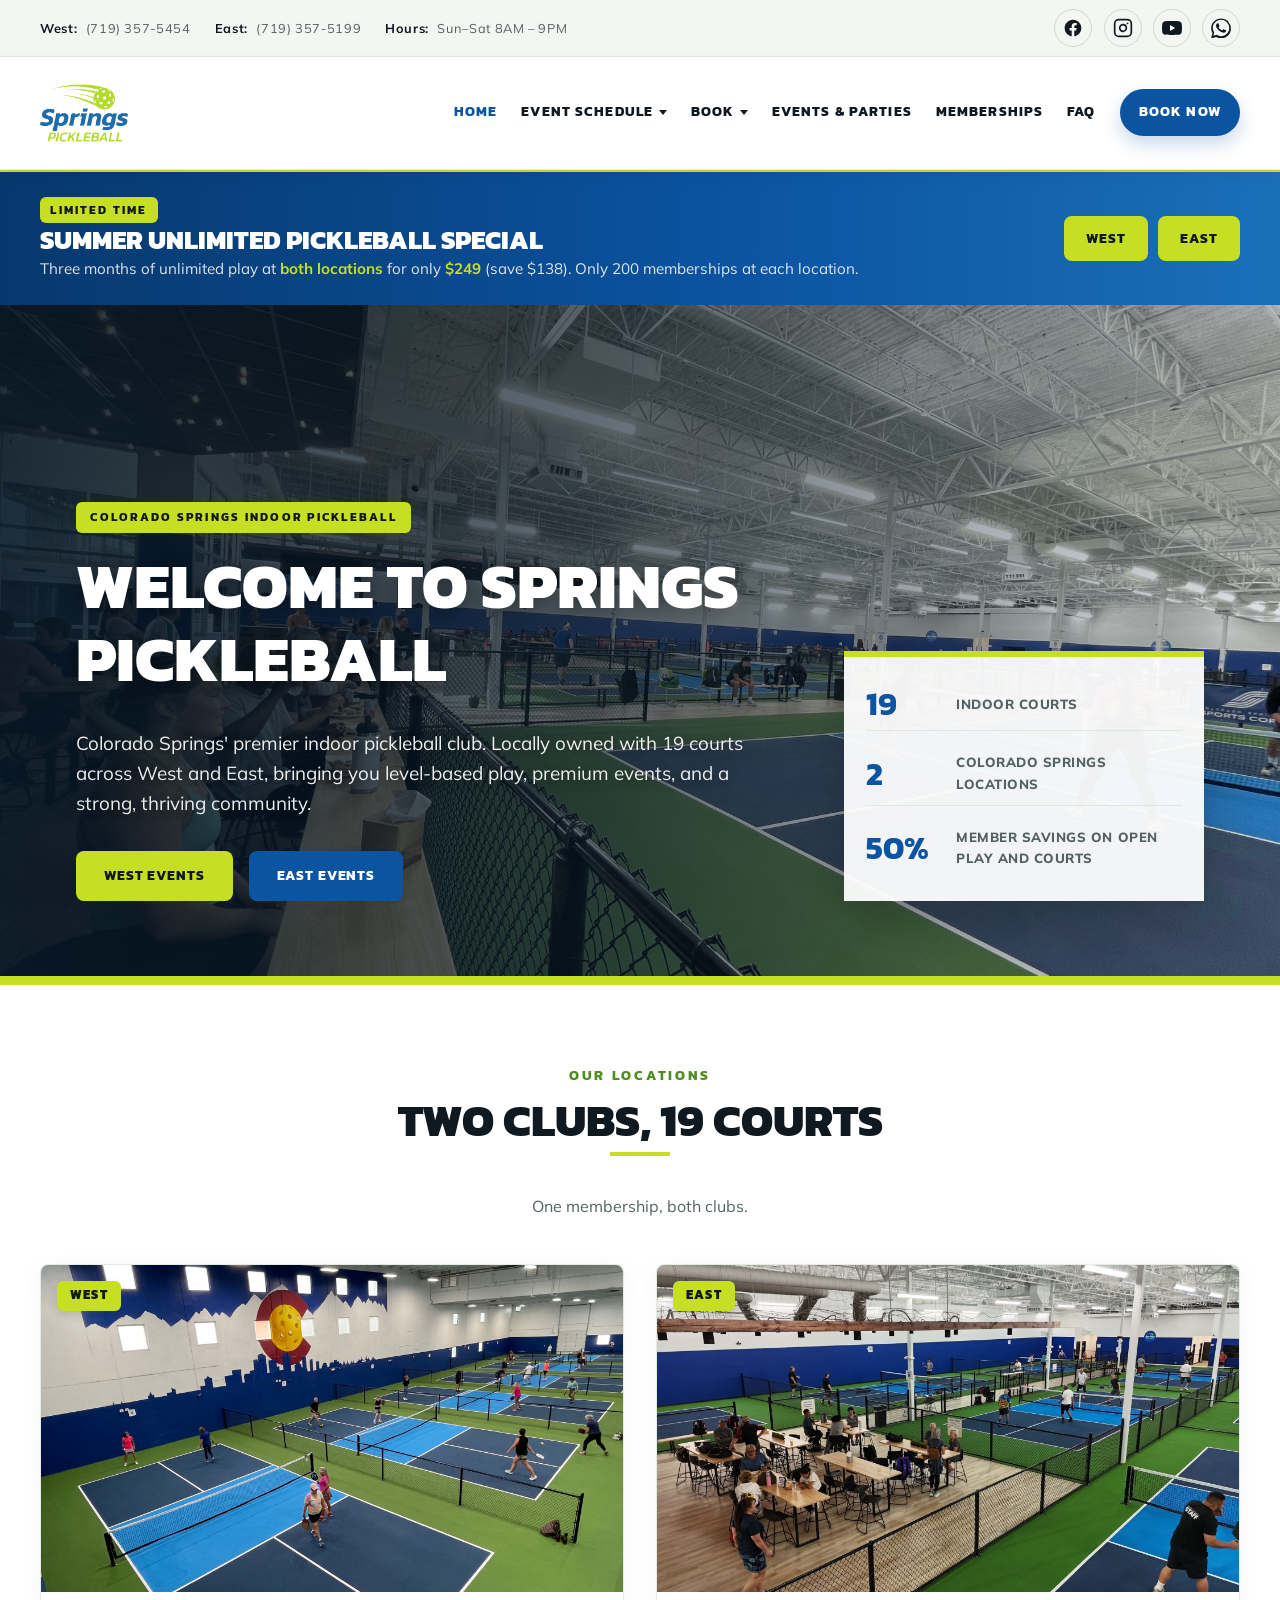
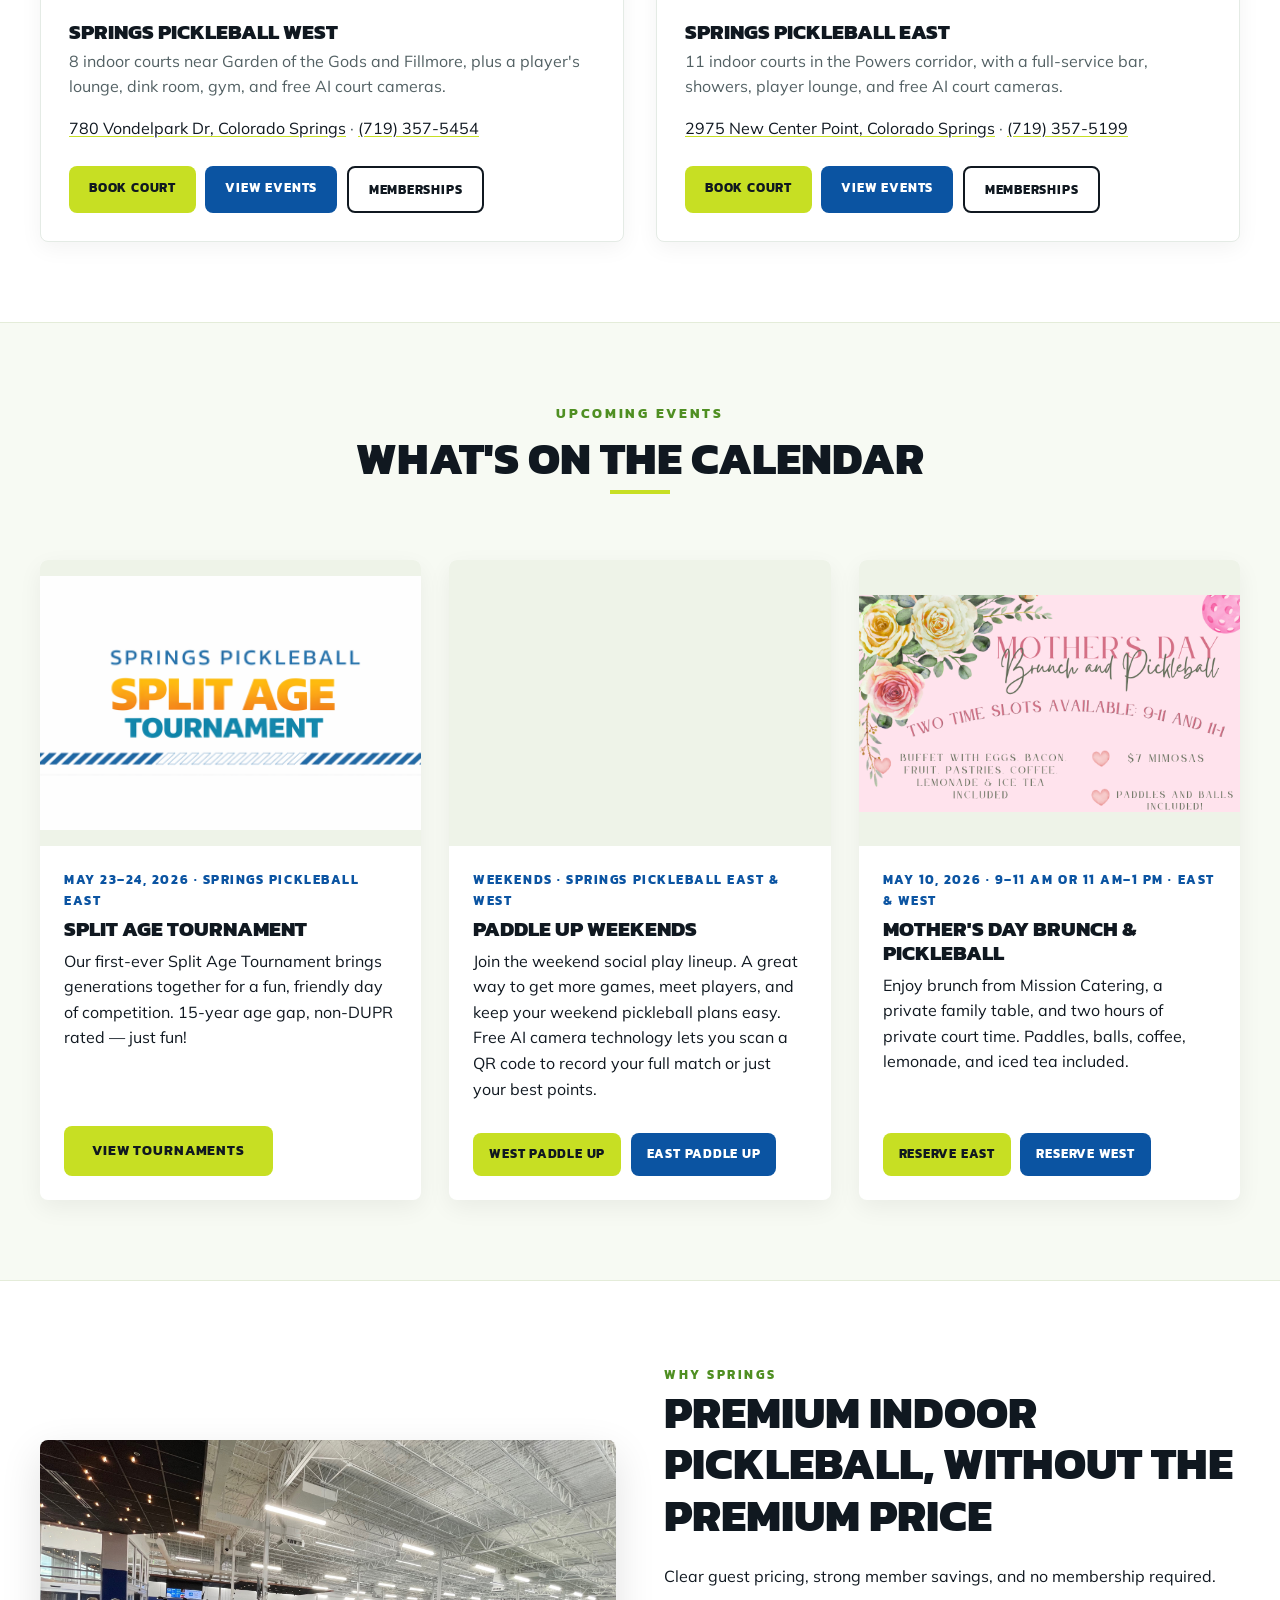
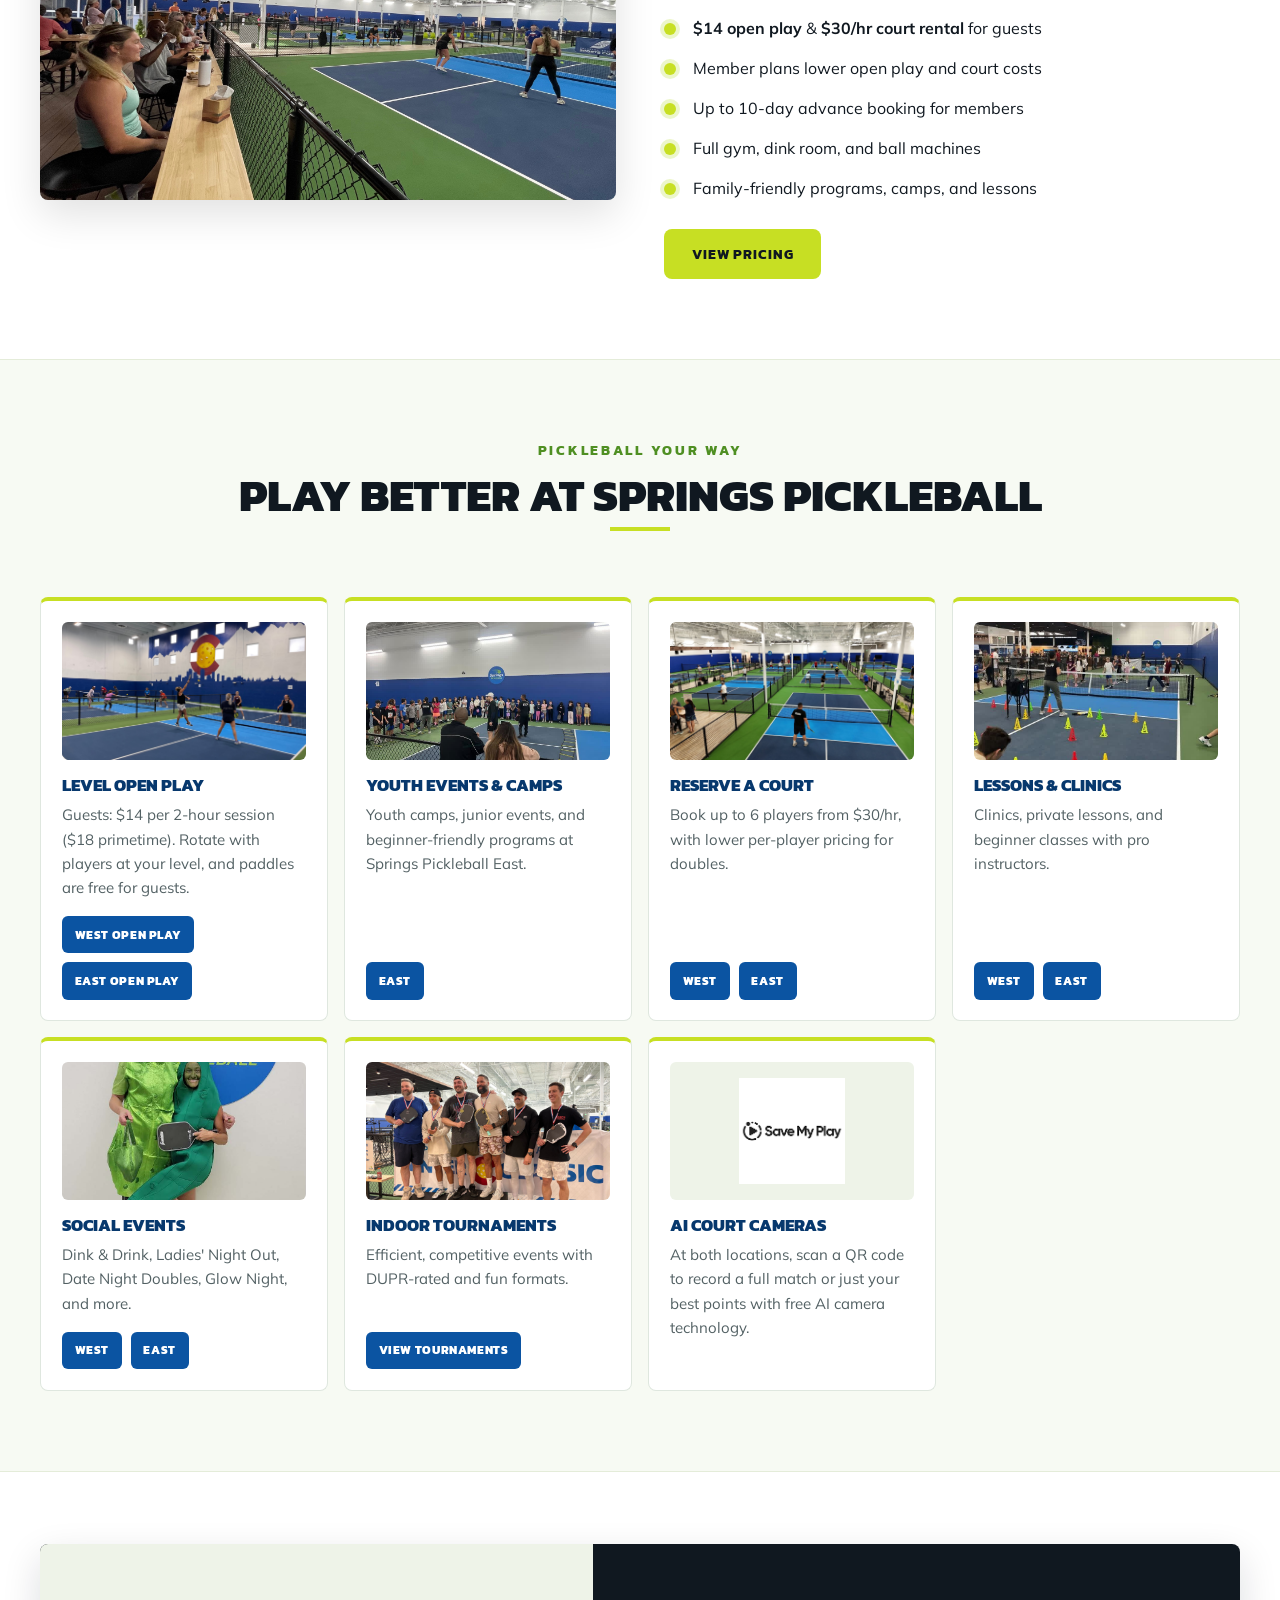
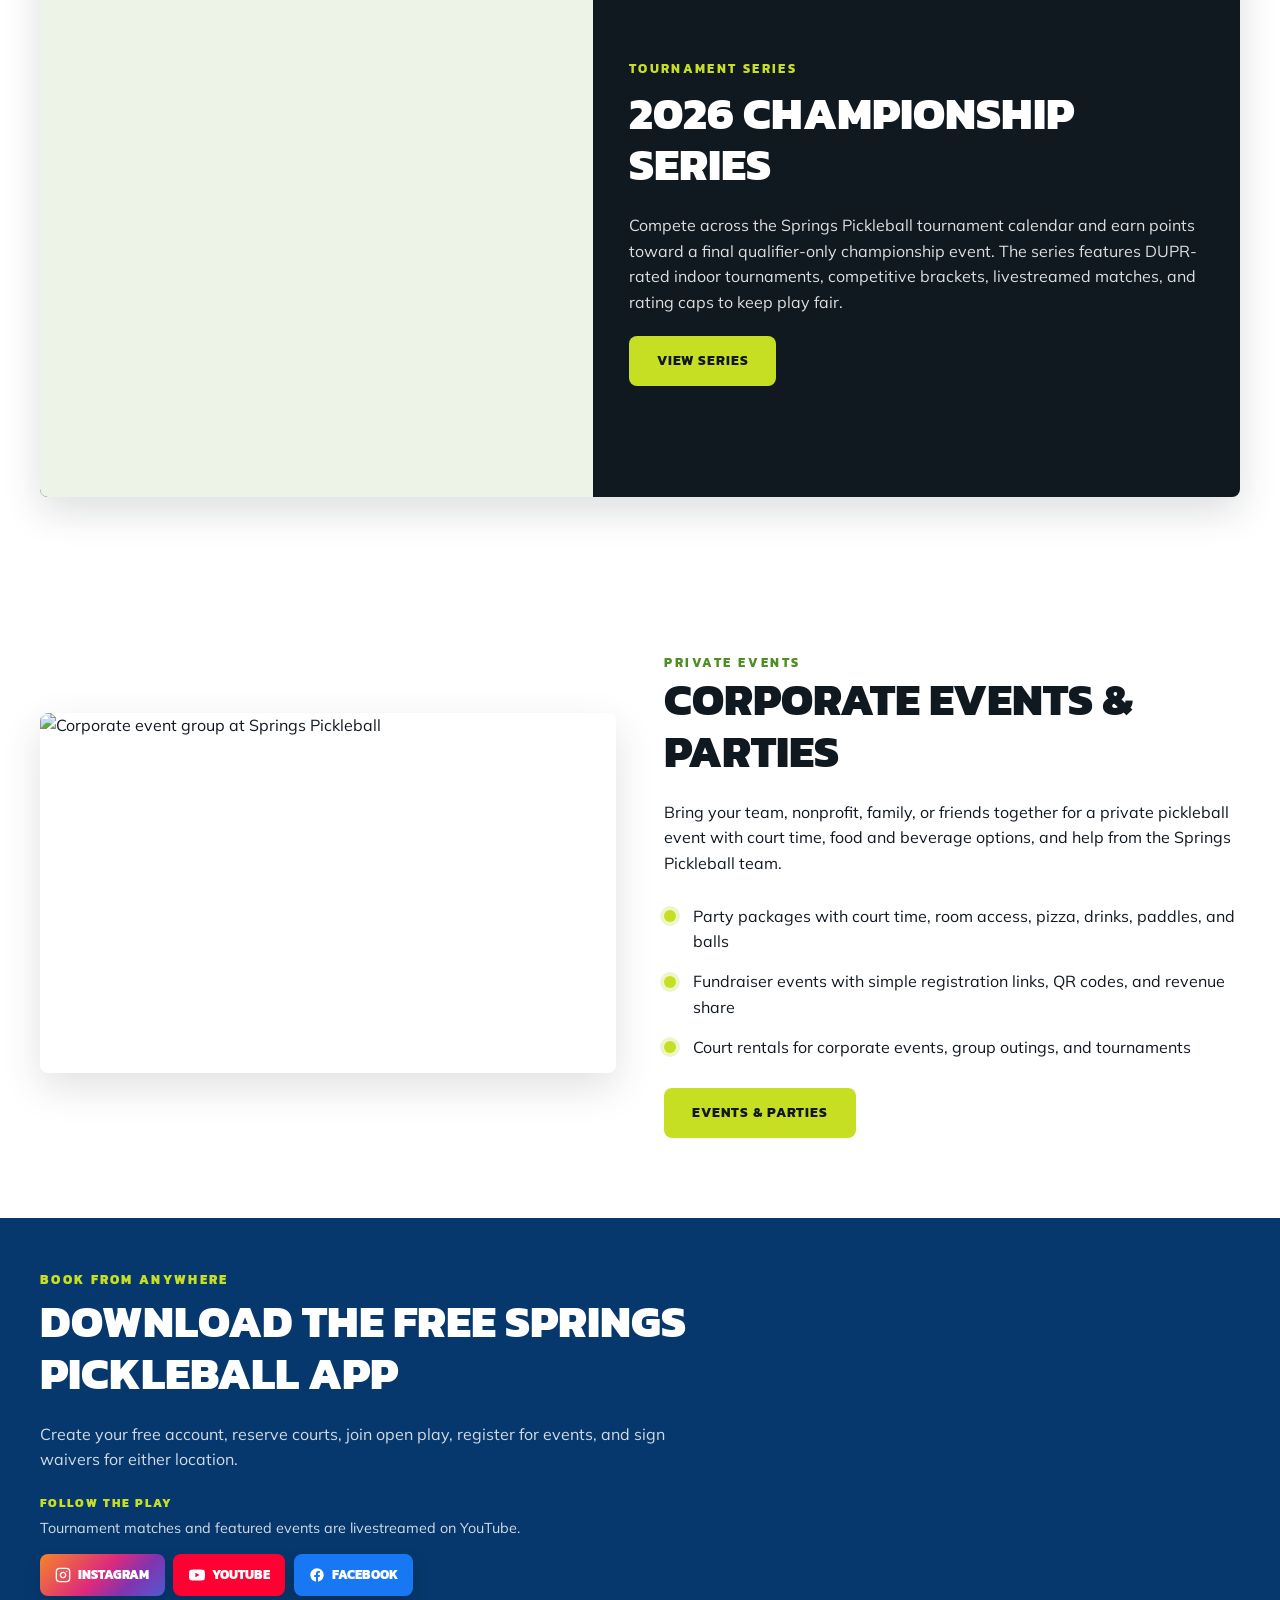
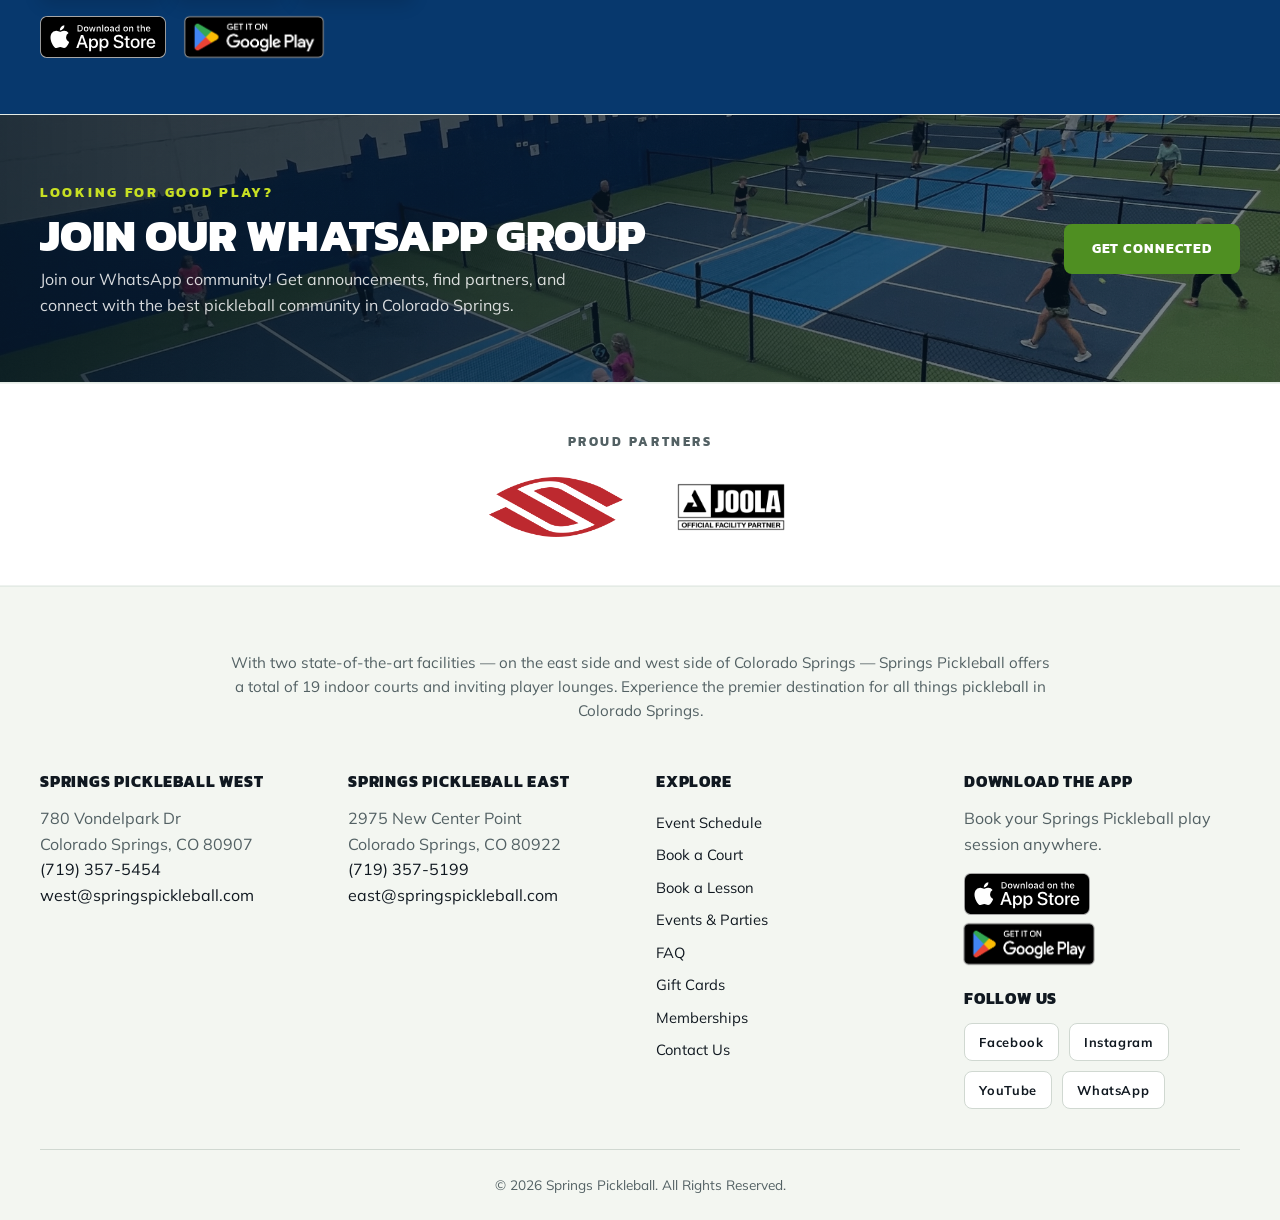
==== index.html @ 255f5f29 "photos and text fixes" ====
<!DOCTYPE html>
<html lang="en">
<head>
<meta charset="UTF-8">
<meta name="viewport" content="width=device-width, initial-scale=1">
<title>Springs Pickleball | Indoor Pickleball Club in Colorado Springs</title>
<meta name="description" content="Colorado Springs' premier indoor pickleball club with 19 courts across West and East, level-based open play, tournaments, lessons, events, memberships, and AI court cameras.">
<link rel="canonical" href="https://springspickleball.com/">
<meta property="og:type" content="website">
<meta property="og:site_name" content="Springs Pickleball">
<meta property="og:title" content="Springs Pickleball | Indoor Pickleball Club in Colorado Springs">
<meta property="og:description" content="Locally owned indoor pickleball club with 19 courts across West and East Colorado Springs, plus open play, events, lessons, memberships, and AI court cameras.">
<meta property="og:url" content="https://springspickleball.com/">
<meta property="og:image" content="https://springspickleball.com/images/east-primary-overview-people.jpg">
<meta name="twitter:card" content="summary_large_image">
<meta name="twitter:title" content="Springs Pickleball | Indoor Pickleball Club in Colorado Springs">
<meta name="twitter:description" content="19 indoor courts across West and East Colorado Springs for level-based play, events, lessons, memberships, and community.">
<meta name="twitter:image" content="https://springspickleball.com/images/east-primary-overview-people.jpg">
<script type="application/ld+json">
{
  "@context": "https://schema.org",
  "@type": "SportsActivityLocation",
  "@id": "https://springspickleball.com/#business",
  "name": "Springs Pickleball",
  "url": "https://springspickleball.com/",
  "image": "https://springspickleball.com/images/east-primary-overview-people.jpg",
  "description": "Indoor pickleball club in Colorado Springs with 19 courts across West and East locations, level-based open play, tournaments, lessons, events, memberships, and AI court cameras.",
  "sport": "Pickleball",
  "priceRange": "$$",
  "sameAs": [
    "https://www.facebook.com/profile.php?id=100082905789301",
    "https://www.instagram.com/springspickleball/",
    "https://www.youtube.com/@SpringsPickleballClub"
  ],
  "department": [
    {
      "@type": "SportsActivityLocation",
      "name": "Springs Pickleball West",
      "telephone": "+1-719-357-5454",
      "address": {
        "@type": "PostalAddress",
        "streetAddress": "780 Vondelpark Dr",
        "addressLocality": "Colorado Springs",
        "addressRegion": "CO",
        "postalCode": "80907",
        "addressCountry": "US"
      },
      "openingHoursSpecification": [{
        "@type": "OpeningHoursSpecification",
        "dayOfWeek": ["Monday","Tuesday","Wednesday","Thursday","Friday","Saturday","Sunday"],
        "opens": "08:00",
        "closes": "21:00"
      }]
    },
    {
      "@type": "SportsActivityLocation",
      "name": "Springs Pickleball East",
      "telephone": "+1-719-357-5199",
      "address": {
        "@type": "PostalAddress",
        "streetAddress": "2975 New Center Point",
        "addressLocality": "Colorado Springs",
        "addressRegion": "CO",
        "postalCode": "80922",
        "addressCountry": "US"
      },
      "openingHoursSpecification": [{
        "@type": "OpeningHoursSpecification",
        "dayOfWeek": ["Monday","Tuesday","Wednesday","Thursday","Friday","Saturday","Sunday"],
        "opens": "08:00",
        "closes": "21:00"
      }]
    }
  ]
}
</script>
<link rel="icon" href="images/logo.png">
<link rel="preconnect" href="https://fonts.googleapis.com">
<link rel="preconnect" href="https://fonts.gstatic.com" crossorigin>
<link rel="preload" as="style" href="https://fonts.googleapis.com/css2?family=Kanit:wght@600;700;800;900&family=Mulish:wght@400;500;600;700&display=swap">
<link href="https://fonts.googleapis.com/css2?family=Kanit:wght@600;700;800;900&family=Mulish:wght@400;500;600;700&display=swap" rel="stylesheet">
<link rel="stylesheet" href="styles.css">
<!-- PostHog analytics -->
<script>
    !function(t,e){var o,n,p,r;e.__SV||(window.posthog && window.posthog.__loaded)||(window.posthog=e,e._i=[],e.init=function(i,s,a){function g(t,e){var o=e.split(".");2==o.length&&(t=t[o[0]],e=o[1]),t[e]=function(){t.push([e].concat(Array.prototype.slice.call(arguments,0)))}}(p=t.createElement("script")).type="text/javascript",p.crossOrigin="anonymous",p.async=!0,p.src=s.api_host.replace(".i.posthog.com","-assets.i.posthog.com")+"/static/array.js",(r=t.getElementsByTagName("script")[0]).parentNode.insertBefore(p,r);var u=e;for(void 0!==a?u=e[a]=[]:a="posthog",u.people=u.people||[],u.toString=function(t){var e="posthog";return"posthog"!==a&&(e+="."+a),t||(e+=" (stub)"),e},u.people.toString=function(){return u.toString(1)+".people (stub)"},o="Ai Ri init Vi Yi Rr zi Gi Zi capture calculateEventProperties en register register_once register_for_session unregister unregister_for_session sn getFeatureFlag getFeatureFlagPayload getFeatureFlagResult isFeatureEnabled reloadFeatureFlags updateFlags updateEarlyAccessFeatureEnrollment getEarlyAccessFeatures on onFeatureFlags onSurveysLoaded onSessionId getSurveys getActiveMatchingSurveys renderSurvey displaySurvey cancelPendingSurvey canRenderSurvey canRenderSurveyAsync an identify setPersonProperties group resetGroups setPersonPropertiesForFlags resetPersonPropertiesForFlags setGroupPropertiesForFlags resetGroupPropertiesForFlags reset setIdentity clearIdentity get_distinct_id getGroups get_session_id get_session_replay_url alias set_config startSessionRecording stopSessionRecording sessionRecordingStarted captureException addExceptionStep captureLog startExceptionAutocapture stopExceptionAutocapture loadToolbar get_property getSessionProperty rn Ki createPersonProfile setInternalOrTestUser nn $i hn opt_in_capturing opt_out_capturing has_opted_in_capturing has_opted_out_capturing get_explicit_consent_status is_capturing clear_opt_in_out_capturing Xi debug Mr tn getPageViewId captureTraceFeedback captureTraceMetric Di".split(" "),n=0;n<o.length;n++)g(u,o[n]);e._i.push([i,s,a])},e.__SV=1)}(document,window.posthog||[]);
    posthog.init('phc_vF6eUVDUjHxFuzRYnQdYyFNWEmRdH77WgLQWCtuxiQvF', {
        api_host: 'https://us.i.posthog.com',
        defaults: '2026-01-30',
        person_profiles: 'identified_only',
    })
</script>
</head>
<body>

<div class="utility-bar">
  <div class="container">
    <div class="utility-info">
      <span><strong>West:</strong> <a href="tel:17193575454">(719) 357-5454</a></span>
      <span><strong>East:</strong> <a href="tel:17193575199">(719) 357-5199</a></span>
      <span><strong>Hours:</strong> Sun–Sat 8AM – 9PM</span>
    </div>
    <div class="utility-social">
      <a href="https://www.facebook.com/profile.php?id=100082905789301" target="_blank" rel="noopener" aria-label="Facebook"><svg xmlns="http://www.w3.org/2000/svg" viewBox="0 0 24 24" fill="currentColor" aria-hidden="true"><path d="M22 12.06C22 6.5 17.52 2 12 2S2 6.5 2 12.06C2 17.08 5.66 21.24 10.44 22v-7.03H7.9v-2.91h2.54V9.85c0-2.52 1.49-3.91 3.77-3.91 1.09 0 2.24.2 2.24.2v2.47h-1.26c-1.24 0-1.63.77-1.63 1.57v1.89h2.77l-.44 2.91h-2.33V22C18.34 21.24 22 17.08 22 12.06z"/></svg></a>
      <a href="https://www.instagram.com/springspickleball/" target="_blank" rel="noopener" aria-label="Instagram"><svg xmlns="http://www.w3.org/2000/svg" viewBox="0 0 24 24" fill="none" stroke="currentColor" stroke-width="2" stroke-linecap="round" stroke-linejoin="round" aria-hidden="true"><rect width="20" height="20" x="2" y="2" rx="5"/><path d="M16 11.37A4 4 0 1 1 12.63 8 4 4 0 0 1 16 11.37z"/><path d="M17.5 6.5h.01"/></svg></a>
      <a href="https://www.youtube.com/@SpringsPickleballClub" target="_blank" rel="noopener" aria-label="YouTube"><svg xmlns="http://www.w3.org/2000/svg" viewBox="0 0 24 24" fill="currentColor" aria-hidden="true"><path d="M23.5 6.2a3 3 0 0 0-2.1-2.1C19.5 3.6 12 3.6 12 3.6s-7.5 0-9.4.5A3 3 0 0 0 .5 6.2 31.6 31.6 0 0 0 0 12a31.6 31.6 0 0 0 .5 5.8 3 3 0 0 0 2.1 2.1c1.9.5 9.4.5 9.4.5s7.5 0 9.4-.5a3 3 0 0 0 2.1-2.1A31.6 31.6 0 0 0 24 12a31.6 31.6 0 0 0-.5-5.8zM9.6 15.5v-7l6.2 3.5-6.2 3.5z"/></svg></a>
      <a href="https://chat.whatsapp.com/K9vtiqorP8m2vQCubyhikW?mode=r_c" target="_blank" rel="noopener" aria-label="WhatsApp"><svg xmlns="http://www.w3.org/2000/svg" viewBox="0 0 24 24" fill="currentColor" aria-hidden="true"><path d="M17.47 14.38c-.3-.15-1.76-.87-2.03-.97-.27-.1-.47-.15-.67.15-.2.3-.77.97-.94 1.17-.17.2-.35.22-.64.07-.3-.15-1.26-.46-2.39-1.48-.88-.79-1.48-1.76-1.65-2.06-.17-.3-.02-.46.13-.61.13-.13.3-.35.44-.52.15-.17.2-.3.3-.5.1-.2.05-.37-.02-.52-.08-.15-.67-1.61-.92-2.21-.24-.58-.49-.5-.67-.51h-.57c-.2 0-.52.07-.79.37-.27.3-1.04 1.02-1.04 2.48s1.07 2.88 1.21 3.08c.15.2 2.1 3.2 5.08 4.49.71.31 1.26.49 1.7.62.71.23 1.36.2 1.87.12.57-.08 1.76-.72 2-1.41.25-.69.25-1.29.17-1.41-.07-.12-.27-.2-.57-.35M12.05 21.79H12a9.9 9.9 0 0 1-5.03-1.38l-.36-.21-3.74.98 1-3.64-.23-.37A9.86 9.86 0 0 1 2.16 12c0-5.45 4.43-9.89 9.9-9.89 2.63 0 5.11 1.03 6.97 2.9a9.83 9.83 0 0 1 2.9 6.99c-.01 5.45-4.44 9.89-9.89 9.89m8.42-18.29A11.82 11.82 0 0 0 12.04.5C5.49.5.16 5.83.15 12.39c0 2.1.55 4.14 1.59 5.95L.06 24.5l6.3-1.65A11.88 11.88 0 0 0 12.05 24.5h.01c6.55 0 11.89-5.33 11.89-11.89a11.82 11.82 0 0 0-3.49-8.41"/></svg></a>
    </div>
  </div>
</div>

<header class="site-header">
  <div class="nav">
    <a href="index.html" class="logo" aria-label="Springs Pickleball home">
      <img src="images/logo.png" alt="Springs Pickleball">
    </a>
    <button class="nav-toggle" aria-label="Toggle menu" aria-expanded="false">☰</button>
    <ul class="nav-links">
      <li><a href="index.html">Home</a></li>
      <li class="has-dropdown">
        <a href="events.html">Event Schedule <span class="chev"></span></a>
        <div class="megamenu">
          <div>
            <h5>West Colorado Springs</h5>
            <ul>
              <li><a href="https://app.courtreserve.com/online/publicbookings/8778?tab=explore" target="_blank" rel="noopener">All West Events</a></li>
              <li><a href="https://app.courtreserve.com/Online/Events/List/8778/GBT6FTIB7O8778" target="_blank" rel="noopener">Open Play</a></li>
              <li><a href="https://app.courtreserve.com/Online/Events/List/8778/YJTXG2EIEE8778" target="_blank" rel="noopener">Clinics &amp; Lessons</a></li>
              <li><a href="https://app.courtreserve.com/Online/Events/List/8778/GG7RCHF9XN8778" target="_blank" rel="noopener">Tournaments</a></li>
              <li><a href="https://app.courtreserve.com/Online/Events/List/8778/IEK4J2VCGD8778" target="_blank" rel="noopener">Free Intro to Pickleball</a></li>
              <li><a href="https://app.courtreserve.com/Online/Events/List/8778/KSG26IIQZ88778" target="_blank" rel="noopener">DUPR Events</a></li>
              <li><a href="https://app.courtreserve.com/Online/Events/List/8778/7PBT7QVFAI8778" target="_blank" rel="noopener">Social Events</a></li>
            </ul>
          </div>
          <div>
            <h5>East Colorado Springs</h5>
            <ul>
              <li><a href="https://app.courtreserve.com/online/publicbookings/15687?tab=explore" target="_blank" rel="noopener">All East Events</a></li>
              <li><a href="https://app.courtreserve.com/Online/Events/List/15687/GBT6FTIB7O8778" target="_blank" rel="noopener">Open Play</a></li>
              <li><a href="https://app.courtreserve.com/Online/Events/List/15687/QMVL8Z1WB18778" target="_blank" rel="noopener">Clinics &amp; Lessons</a></li>
              <li><a href="https://app.courtreserve.com/Online/Events/List/15687/GG7RCHF9XN8778" target="_blank" rel="noopener">Tournaments</a></li>
              <li><a href="https://app.courtreserve.com/Online/Events/List/15687/IEK4J2VCGD8778" target="_blank" rel="noopener">Free Intro to Pickleball</a></li>
              <li><a href="https://app.courtreserve.com/Online/Events/List/15687/KSG26IIQZ88778" target="_blank" rel="noopener">DUPR Events</a></li>
              <li><a href="https://app.courtreserve.com/Online/Events/List/15687/AKGXI2B2O78778" target="_blank" rel="noopener">Social Events</a></li>
              <li><a href="https://app.courtreserve.com/Online/Events/List/15687/Q3OUIZPZML15687" target="_blank" rel="noopener">Youth Programs</a></li>
            </ul>
          </div>
        </div>
      </li>
      <li class="has-dropdown">
        <a href="book.html">Book <span class="chev"></span></a>
        <ul class="submenu">
          <li><a href="https://app.courtreserve.com/online/publicbookings/8778" target="_blank" rel="noopener">Book West Court</a></li>
          <li><a href="https://app.courtreserve.com/online/publicbookings/8778?tab=explore" target="_blank" rel="noopener">West Events</a></li>
          <li><a href="https://app.courtreserve.com/online/publicbookings/15687" target="_blank" rel="noopener">Book East Court</a></li>
          <li><a href="https://app.courtreserve.com/online/publicbookings/15687?tab=explore" target="_blank" rel="noopener">East Events</a></li>
          <li><a href="https://app.courtreserve.com/Online/Public/EmbedCode/8778/24144" target="_blank" rel="noopener">West Court Schedule</a></li>
          <li><a href="https://widgets.courtreserve.com/Online/Public/EmbedCode/15687/45222" target="_blank" rel="noopener">East Court Schedule</a></li>
          <li><a href="instructors.html">Book A Lesson</a></li>
          <li><a href="events-parties.html">Events &amp; Parties</a></li>
          <li><a href="https://shop.springspickleball.com" target="_blank" rel="noopener">Gift Cards</a></li>
          <li><a href="contact.html">Contact Us</a></li>
        </ul>
      </li>
      <li><a href="events-parties.html">Events &amp; Parties</a></li>
      <li><a href="memberships.html">Memberships</a></li>
      <li><a href="faq.html">FAQ</a></li>
      <li><a href="book.html" class="nav-cta">Book Now</a></li>
    </ul>
  </div>
</header>

<section class="promo-banner">
  <div class="container">
    <div class="promo">
      <div class="promo-text">
        <span class="promo-kicker">Limited Time</span>
        <h2>Summer Unlimited Pickleball Special</h2>
        <p>Three months of unlimited play at <strong>both locations</strong> for only <strong>$249</strong> (save $138). Only 200 memberships at each location.</p>
      </div>
      <div class="promo-ctas">
        <a href="https://app.courtreserve.com/Online/Memberships/ViewPublicMembership/8778?membershipId=253681" class="btn" target="_blank" rel="noopener">West</a>
        <a href="https://app.courtreserve.com/Online/Memberships/ViewPublicMembership/15687?membershipId=253683" class="btn" target="_blank" rel="noopener">East</a>
      </div>
    </div>
  </div>
</section>

<section class="hero">
  <video class="hero-video" autoplay muted loop playsinline preload="metadata" poster="images/east-patio-court-people.jpg" aria-hidden="true">
    <source src="images/facility-drone-hero.mp4" type="video/mp4">
  </video>
  <div class="container">
    <div class="hero-copy">
      <span class="eyebrow">Colorado Springs Indoor Pickleball</span>
      <h1>Welcome to Springs Pickleball</h1>
      <p class="lead">Colorado Springs' premier indoor pickleball club. Locally owned with 19 courts across West and East, bringing you level-based play, premium events, and a strong, thriving community.</p>
      <div class="hero-ctas">
        <a href="https://app.courtreserve.com/online/publicbookings/8778?tab=explore" class="btn" target="_blank" rel="noopener">West Events</a>
        <a href="https://app.courtreserve.com/online/publicbookings/15687?tab=explore" class="btn btn-dark" target="_blank" rel="noopener">East Events</a>
      </div>
    </div>
    <div class="hero-panel">
      <div>
        <strong>19</strong>
        <span>Indoor courts</span>
      </div>
      <div>
        <strong>2</strong>
        <span>Colorado Springs locations</span>
      </div>
      <div>
        <strong>50%</strong>
        <span>Member savings on open play and courts</span>
      </div>
    </div>
  </div>
</section>

<section class="block">
  <div class="container">
    <div class="section-head reveal">
      <span class="eyebrow">Our Locations</span>
      <h2>Two Clubs, 19 Courts</h2>
      <p>One membership, both clubs.</p>
    </div>
    <div class="locations-photo reveal-stagger">
      <div class="loc-card">
        <div class="loc-photo">
          <span class="loc-tag">West</span>
          <img src="images/west-overview-people.jpg" alt="Springs Pickleball West courts" loading="lazy" decoding="async">
        </div>
        <div class="loc-body">
          <h3>Springs Pickleball West</h3>
          <p>8 indoor courts near Garden of the Gods and Fillmore, plus a player's lounge, dink room, gym, and free AI court cameras.</p>
          <p><a href="https://goo.gl/maps/rYdssYEWuMz9rJfz9" target="_blank" rel="noopener">780 Vondelpark Dr, Colorado Springs</a> · <a href="tel:17193575454">(719) 357-5454</a></p>
          <div class="book-ctas">
            <a href="https://app.courtreserve.com/online/publicbookings/8778" class="btn" target="_blank" rel="noopener">Book Court</a>
            <a href="https://app.courtreserve.com/online/publicbookings/8778?tab=explore" class="btn btn-dark" target="_blank" rel="noopener">View Events</a>
            <a href="https://app.courtreserve.com/Online/Memberships/ViewPublicMembership/8778?membershipId=253681" class="btn btn-outline" target="_blank" rel="noopener">Memberships</a>
          </div>
        </div>
      </div>
      <div class="loc-card">
        <div class="loc-photo">
          <span class="loc-tag">East</span>
          <img src="images/east-primary-overview-people.jpg" alt="Springs Pickleball East courts and player lounge" loading="lazy" decoding="async">
        </div>
        <div class="loc-body">
          <h3>Springs Pickleball East</h3>
          <p>11 indoor courts in the Powers corridor, with a full-service bar, showers, player lounge, and free AI court cameras.</p>
          <p><a href="https://maps.app.goo.gl/wxie6jUoAGiJWbSG8" target="_blank" rel="noopener">2975 New Center Point, Colorado Springs</a> · <a href="tel:17193575199">(719) 357-5199</a></p>
          <div class="book-ctas">
            <a href="https://app.courtreserve.com/online/publicbookings/15687" class="btn" target="_blank" rel="noopener">Book Court</a>
            <a href="https://app.courtreserve.com/online/publicbookings/15687?tab=explore" class="btn btn-dark" target="_blank" rel="noopener">View Events</a>
            <a href="https://app.courtreserve.com/Online/Memberships/ViewPublicMembership/15687?membershipId=253683" class="btn btn-outline" target="_blank" rel="noopener">Memberships</a>
          </div>
        </div>
      </div>
    </div>
  </div>
</section>

<section class="block alt">
  <div class="container">
    <div class="section-head reveal">
      <span class="eyebrow">Upcoming Events</span>
      <h2>What's On the Calendar</h2>
    </div>
    <div class="event-grid reveal-stagger">
      <div class="event-card">
        <div class="event-photo event-graphic"><img src="images/splitagegraphic.png" alt="Split Age Tournament at Springs Pickleball East" loading="lazy" decoding="async"></div>
        <div class="event-body">
          <div class="date">May 23–24, 2026 · Springs Pickleball East</div>
          <h3>Split Age Tournament</h3>
          <p>Our first-ever Split Age Tournament brings generations together for a fun, friendly day of competition. 15-year age gap, non-DUPR rated — just fun!</p>
          <a href="https://springspickleballtournaments.com" class="btn" target="_blank" rel="noopener">View Tournaments</a>
        </div>
      </div>
      <div class="event-card">
        <div class="event-photo event-graphic"><img src="images/event-paddle-up.png" alt="Paddle Up Weekends at Springs Pickleball" loading="lazy" decoding="async"></div>
        <div class="event-body">
          <div class="date">Weekends · Springs Pickleball East &amp; West</div>
          <h3>Paddle Up Weekends</h3>
          <p>Join the weekend social play lineup. A great way to get more games, meet players, and keep your weekend pickleball plans easy. Free AI camera technology lets you scan a QR code to record your full match or just your best points.</p>
          <div class="event-actions">
            <a href="https://app.courtreserve.com/Online/Events/List/8778/7PBT7QVFAI8778" class="btn" target="_blank" rel="noopener">West Paddle Up</a>
            <a href="https://app.courtreserve.com/Online/Events/List/15687/79HSLDAJFI15687" class="btn btn-dark" target="_blank" rel="noopener">East Paddle Up</a>
          </div>
        </div>
      </div>
      <div class="event-card">
        <div class="event-photo event-graphic"><img src="images/mothers-day-brunch-special.png" alt="Mother's Day Brunch and Pickleball at Springs Pickleball" loading="lazy" decoding="async"></div>
        <div class="event-body">
          <div class="date">May 10, 2026 · 9–11 AM or 11 AM–1 PM · East &amp; West</div>
          <h3>Mother's Day Brunch &amp; Pickleball</h3>
          <p>Enjoy brunch from Mission Catering, a private family table, and two hours of private court time. Paddles, balls, coffee, lemonade, and iced tea included.</p>
          <div class="event-actions">
            <a href="mailto:east@springspickleball.com?subject=Mother's%20Day%20Brunch%20and%20Pickleball%20Reservation" class="btn">Reserve East</a>
            <a href="mailto:west@springspickleball.com?subject=Mother's%20Day%20Brunch%20and%20Pickleball%20Reservation" class="btn btn-dark">Reserve West</a>
          </div>
        </div>
      </div>
    </div>
  </div>
</section>

<section class="block">
  <div class="container">
    <div class="feature-split reveal">
      <img src="images/east-patio-court-people.jpg" alt="Springs Pickleball East player lounge overlooking courts" loading="lazy" decoding="async">
      <div>
        <span class="eyebrow" style="color:var(--green-deep); font-family:var(--font-head); font-weight:700; text-transform:uppercase; letter-spacing:0.2em; font-size:0.8rem;">Why Springs</span>
        <h2>Premium Indoor Pickleball, Without the Premium Price</h2>
        <p>Clear guest pricing, strong member savings, and no membership required.</p>
        <ul>
          <li><strong>$14 open play</strong> &amp; <strong>$30/hr court rental</strong> for guests</li>
          <li>Member plans lower open play and court costs</li>
          <li>Up to 10-day advance booking for members</li>
          <li>Full gym, dink room, and ball machines</li>
          <li>Family-friendly programs, camps, and lessons</li>
        </ul>
        <a href="memberships.html" class="btn">View Pricing</a>
      </div>
    </div>
  </div>
</section>

<section class="block alt">
  <div class="container">
    <div class="section-head reveal">
      <span class="eyebrow">Pickleball Your Way</span>
      <h2>Play Better at Springs Pickleball</h2>
    </div>
    <div class="program-layout reveal-stagger">
      <div class="program-list">
        <article class="mini-card program-card-with-photo">
          <img class="mini-card-photo" src="images/west-close-people.jpg" alt="Players competing at Springs Pickleball West" loading="lazy" decoding="async">
          <h3>Level Open Play</h3>
          <p>Guests: $14 per 2-hour session ($18 primetime). Rotate with players at your level, and paddles are free for guests.</p>
          <div class="inline-links">
            <a href="https://app.courtreserve.com/Online/Events/List/8778/GBT6FTIB7O8778" target="_blank" rel="noopener">West Open Play</a>
            <a href="https://app.courtreserve.com/Online/Events/List/15687/GBT6FTIB7O8778" target="_blank" rel="noopener">East Open Play</a>
          </div>
        </article>
        <div class="mini-card program-card-with-photo">
          <img class="mini-card-photo" src="images/kids-group1.jpg" alt="Youth pickleball group at Springs Pickleball East" loading="lazy" decoding="async">
          <h3>Youth Events &amp; Camps</h3>
          <p>Youth camps, junior events, and beginner-friendly programs at Springs Pickleball East.</p>
          <div class="inline-links">
            <a href="https://app.courtreserve.com/Online/Events/List/15687/Q3OUIZPZML15687" target="_blank" rel="noopener">East</a>
          </div>
        </div>
        <div class="mini-card program-card-with-photo">
          <img class="mini-card-photo" src="images/east-wide.jpg" alt="Springs Pickleball East courts" loading="lazy" decoding="async">
          <h3>Reserve a Court</h3>
          <p>Book up to 6 players from $30/hr, with lower per-player pricing for doubles.</p>
          <div class="inline-links">
            <a href="https://app.courtreserve.com/online/publicbookings/8778" target="_blank" rel="noopener">West</a>
            <a href="https://app.courtreserve.com/online/publicbookings/15687" target="_blank" rel="noopener">East</a>
          </div>
        </div>
        <div class="mini-card program-card-with-photo">
          <img class="mini-card-photo" src="images/kids-group2.jpg" alt="Pickleball lesson group at Springs Pickleball" loading="lazy" decoding="async">
          <h3>Lessons &amp; Clinics</h3>
          <p>Clinics, private lessons, and beginner classes with pro instructors.</p>
          <div class="inline-links">
            <a href="https://app.courtreserve.com/Online/Events/List/8778/YJTXG2EIEE8778" target="_blank" rel="noopener">West</a>
            <a href="https://app.courtreserve.com/Online/Events/List/15687/QMVL8Z1WB18778" target="_blank" rel="noopener">East</a>
          </div>
        </div>
        <div class="mini-card program-card-with-photo">
          <img class="mini-card-photo" src="images/social-pickle.png" alt="Social pickleball event at Springs Pickleball" loading="lazy" decoding="async">
          <h3>Social Events</h3>
          <p>Dink &amp; Drink, Ladies' Night Out, Date Night Doubles, Glow Night, and more.</p>
          <div class="inline-links">
            <a href="https://app.courtreserve.com/Online/Events/List/8778/7PBT7QVFAI8778" target="_blank" rel="noopener">West</a>
            <a href="https://app.courtreserve.com/Online/Events/List/15687/AKGXI2B2O78778" target="_blank" rel="noopener">East</a>
          </div>
        </div>
        <div class="mini-card program-card-with-photo">
          <img class="mini-card-photo" src="images/tournament-podium1.jpg" alt="Springs Pickleball tournament podium winners" loading="lazy" decoding="async">
          <h3>Indoor Tournaments</h3>
          <p>Efficient, competitive events with DUPR-rated and fun formats.</p>
          <div class="inline-links">
            <a href="https://springspickleballtournaments.com" target="_blank" rel="noopener">View Tournaments</a>
          </div>
        </div>
        <div class="mini-card program-card-with-photo">
          <img class="mini-card-photo mini-card-photo-contain" src="images/save-my-play.png" alt="Save My Play AI camera technology" loading="lazy" decoding="async">
          <h3>AI Court Cameras</h3>
          <p>At both locations, scan a QR code to record a full match or just your best points with free AI camera technology.</p>
        </div>
      </div>
    </div>
  </div>
</section>

<section class="champion-section">
  <div class="container">
    <div class="champion-panel reveal">
      <div class="champion-media">
        <img src="images/2026-championship-series.png" alt="2026 Springs Pickleball Championship Series" loading="lazy" decoding="async">
      </div>
      <div class="champion-copy">
        <span class="eyebrow">Tournament Series</span>
        <h2>2026 Championship Series</h2>
        <p>Compete across the Springs Pickleball tournament calendar and earn points toward a final qualifier-only championship event. The series features DUPR-rated indoor tournaments, competitive brackets, livestreamed matches, and rating caps to keep play fair.</p>
        <a href="https://springspickleballtournaments.com" class="btn" target="_blank" rel="noopener">View Series</a>
      </div>
    </div>
  </div>
</section>

<section class="block">
  <div class="container">
    <div class="feature-split reveal">
      <img src="images/corporate-group.png" alt="Corporate event group at Springs Pickleball" loading="lazy" decoding="async">
      <div>
        <span class="eyebrow" style="color:var(--green-deep); font-family:var(--font-head); font-weight:700; text-transform:uppercase; letter-spacing:0.2em; font-size:0.8rem;">Private Events</span>
        <h2>Corporate Events &amp; Parties</h2>
        <p>Bring your team, nonprofit, family, or friends together for a private pickleball event with court time, food and beverage options, and help from the Springs Pickleball team.</p>
        <ul>
          <li>Party packages with court time, room access, pizza, drinks, paddles, and balls</li>
          <li>Fundraiser events with simple registration links, QR codes, and revenue share</li>
          <li>Court rentals for corporate events, group outings, and tournaments</li>
        </ul>
        <a href="events-parties.html" class="btn">Events &amp; Parties</a>
      </div>
    </div>
  </div>
</section>

<section class="app-section">
  <div class="container">
    <div class="app-panel reveal">
      <div class="app-copy">
        <span class="eyebrow">Book From Anywhere</span>
        <h2>Download the Free Springs Pickleball App</h2>
        <p>Create your free account, reserve courts, join open play, register for events, and sign waivers for either location.</p>
        <div class="app-social">
          <span>Follow the play</span>
          <p>Tournament matches and featured events are livestreamed on YouTube.</p>
          <div class="app-social-links">
            <a class="instagram" href="https://www.instagram.com/springspickleball/" target="_blank" rel="noopener"><svg xmlns="http://www.w3.org/2000/svg" viewBox="0 0 24 24" fill="none" stroke="currentColor" stroke-width="2" stroke-linecap="round" stroke-linejoin="round" aria-hidden="true"><rect width="20" height="20" x="2" y="2" rx="5"/><path d="M16 11.37A4 4 0 1 1 12.63 8 4 4 0 0 1 16 11.37z"/><path d="M17.5 6.5h.01"/></svg>Instagram</a>
            <a class="youtube" href="https://www.youtube.com/@SpringsPickleballClub" target="_blank" rel="noopener"><svg xmlns="http://www.w3.org/2000/svg" viewBox="0 0 24 24" fill="currentColor" aria-hidden="true"><path d="M23.5 6.2a3 3 0 0 0-2.1-2.1C19.5 3.6 12 3.6 12 3.6s-7.5 0-9.4.5A3 3 0 0 0 .5 6.2 31.6 31.6 0 0 0 0 12a31.6 31.6 0 0 0 .5 5.8 3 3 0 0 0 2.1 2.1c1.9.5 9.4.5 9.4.5s7.5 0 9.4-.5a3 3 0 0 0 2.1-2.1A31.6 31.6 0 0 0 24 12a31.6 31.6 0 0 0-.5-5.8zM9.6 15.5v-7l6.2 3.5-6.2 3.5z"/></svg>YouTube</a>
            <a class="facebook" href="https://www.facebook.com/profile.php?id=100082905789301" target="_blank" rel="noopener"><svg xmlns="http://www.w3.org/2000/svg" viewBox="0 0 24 24" fill="currentColor" aria-hidden="true"><path d="M22 12.06C22 6.5 17.52 2 12 2S2 6.5 2 12.06C2 17.08 5.66 21.24 10.44 22v-7.03H7.9v-2.91h2.54V9.85c0-2.52 1.49-3.91 3.77-3.91 1.09 0 2.24.2 2.24.2v2.47h-1.26c-1.24 0-1.63.77-1.63 1.57v1.89h2.77l-.44 2.91h-2.33V22C18.34 21.24 22 17.08 22 12.06z"/></svg>Facebook</a>
          </div>
        </div>
        <div class="hero-apps-badges">
          <a href="https://apps.apple.com/us/app/springs-pickleball/id6746125979" target="_blank" rel="noopener" class="app-badge apple" aria-label="Download on the App Store">
            <img src="images/app-store-badge.svg" alt="Download on the App Store" loading="lazy" decoding="async">
          </a>
          <a href="https://play.google.com/store/apps/details?id=com.courtreserve.springpickvondelpark" target="_blank" rel="noopener" class="app-badge google" aria-label="Get it on Google Play">
            <img src="images/google-play-badge.png" alt="Get it on Google Play" loading="lazy" decoding="async">
          </a>
        </div>
      </div>
    </div>
  </div>
</section>

<section class="cta-band">
  <div class="container">
    <div class="cta-band-inner reveal">
      <div>
        <span class="eyebrow">Looking For Good Play?</span>
        <h2>Join Our WhatsApp Group</h2>
        <p>Join our WhatsApp community! Get announcements, find partners, and connect with the best pickleball community in Colorado Springs.</p>
      </div>
      <a href="https://chat.whatsapp.com/K9vtiqorP8m2vQCubyhikW?mode=r_c" class="btn btn-accent" target="_blank" rel="noopener">Get Connected</a>
    </div>
  </div>
</section>

<section class="sponsors">
  <div class="container">
    <span class="eyebrow">Proud Partners</span>
    <div class="sponsor-logos reveal-stagger">
      <img src="images/selkirk-logo.png" alt="Selkirk Sport">
      <img src="images/joola-logo.png" alt="JOOLA Official Facility Partner">
    </div>
  </div>
</section>

<footer class="site-footer">
  <div class="container">
    <p class="footer-intro">With two state-of-the-art facilities — on the east side and west side of Colorado Springs — Springs Pickleball offers a total of 19 indoor courts and inviting player lounges. Experience the premier destination for all things pickleball in Colorado Springs.</p>
    <div class="footer-grid">
      <div>
        <h4>Springs Pickleball West</h4>
        <p>780 Vondelpark Dr<br>Colorado Springs, CO 80907<br><a href="tel:17193575454">(719) 357-5454</a><br><a href="mailto:west@springspickleball.com">west@springspickleball.com</a></p>
      </div>
      <div>
        <h4>Springs Pickleball East</h4>
        <p>2975 New Center Point<br>Colorado Springs, CO 80922<br><a href="tel:17193575199">(719) 357-5199</a><br><a href="mailto:east@springspickleball.com">east@springspickleball.com</a></p>
      </div>
      <div>
        <h4>Explore</h4>
        <ul>
          <li><a href="events.html">Event Schedule</a></li>
          <li><a href="book.html">Book a Court</a></li>
          <li><a href="instructors.html">Book a Lesson</a></li>
          <li><a href="events-parties.html">Events &amp; Parties</a></li>
          <li><a href="faq.html">FAQ</a></li>
          <li><a href="https://shop.springspickleball.com" target="_blank" rel="noopener">Gift Cards</a></li>
          <li><a href="memberships.html">Memberships</a></li>
          <li><a href="contact.html">Contact Us</a></li>
        </ul>
      </div>
      <div>
        <h4>Download The App</h4>
        <p>Book your Springs Pickleball play session anywhere.</p>
        <div class="footer-apps">
          <a href="https://apps.apple.com/us/app/springs-pickleball/id6746125979" target="_blank" rel="noopener" class="app-badge apple" aria-label="Download on the App Store">
            <img src="images/app-store-badge.svg" alt="Download on the App Store" loading="lazy" decoding="async">
          </a>
          <a href="https://play.google.com/store/apps/details?id=com.courtreserve.springpickvondelpark" target="_blank" rel="noopener" class="app-badge google" aria-label="Get it on Google Play">
            <img src="images/google-play-badge.png" alt="Get it on Google Play" loading="lazy" decoding="async">
          </a>
        </div>
        <h4 style="margin-top:1.5rem;">Follow Us</h4>
        <div class="footer-apps footer-social">
          <a href="https://www.facebook.com/profile.php?id=100082905789301" target="_blank" rel="noopener">Facebook</a>
          <a href="https://www.instagram.com/springspickleball/" target="_blank" rel="noopener">Instagram</a>
          <a href="https://www.youtube.com/@SpringsPickleballClub" target="_blank" rel="noopener">YouTube</a>
          <a href="https://chat.whatsapp.com/K9vtiqorP8m2vQCubyhikW?mode=r_c" target="_blank" rel="noopener">WhatsApp</a>
        </div>
      </div>
    </div>
    <div class="copyright">© <span id="year"></span> Springs Pickleball. All Rights Reserved.</div>
  </div>
</footer>

<div class="mobile-book-bar">
  <div class="bar-inner">
    <a href="https://app.courtreserve.com/online/publicbookings/8778" class="btn" target="_blank" rel="noopener">West Courts</a>
    <a href="https://app.courtreserve.com/online/publicbookings/15687" class="btn" target="_blank" rel="noopener">East Courts</a>
  </div>
</div>

<script src="main.js"></script>
<script>document.getElementById('year').textContent = new Date().getFullYear();</script>
</body>
</html>
---- styles.css ----
:root {
  --main: #c7df23;
  --main-dark: #aeca1e;
  --green-deep: #4f8f22;
  --accent: #0b54a2;
  --accent-dark: #07386d;
  --court-blue: #123568;
  --court-green: #5e923c;
  --black: #101820;
  --gray: #f3f6f1;
  --white: #ffffff;
  --muted: #536164;
  --max: 1240px;
  --font-body: 'Mulish', system-ui, -apple-system, sans-serif;
  --font-head: 'Kanit', system-ui, -apple-system, sans-serif;
}

* { box-sizing: border-box; }
html { scroll-behavior: smooth; }
body {
  margin: 0;
  font-family: var(--font-body);
  color: var(--black);
  background: var(--white);
  line-height: 1.6;
  overflow-x: hidden;
}
h1, h2, h3, h4 {
  font-family: var(--font-head);
  font-weight: 800;
  line-height: 1.15;
  margin: 0 0 0.5em;
  text-transform: uppercase;
  letter-spacing: 0;
}
h1 { font-size: clamp(2.4rem, 5.5vw, 4rem); }
h2 { font-size: clamp(1.9rem, 3.8vw, 2.8rem); }
h3 { font-size: 1.3rem; }
p { margin: 0 0 1em; }
a { color: var(--black); text-decoration: none; }
a:hover { color: var(--main); }
img { max-width: 100%; height: auto; display: block; }

.container {
  max-width: var(--max);
  margin: 0 auto;
  padding: 0 1.25rem;
}

/* ===== Utility top bar ===== */
.utility-bar {
  background: var(--gray);
  color: var(--muted);
  font-size: 0.8rem;
  letter-spacing: 0.05em;
  border-bottom: 1px solid #e4ebe5;
}
.utility-bar .container {
  display: flex;
  align-items: center;
  justify-content: space-between;
  padding: 0.55rem 1.25rem;
  gap: 1rem;
  flex-wrap: wrap;
}
.utility-bar a { color: var(--muted); }
.utility-bar a:hover { color: var(--accent); }
.utility-info { display: flex; gap: 1.5rem; flex-wrap: wrap; }
.utility-info strong { color: var(--black); font-weight: 700; margin-right: 0.3rem; }
.utility-social { display: flex; gap: 0.7rem; align-items: center; }
.utility-social a {
  display: inline-flex;
  width: 38px; height: 38px;
  align-items: center; justify-content: center;
  border: 1px solid #d0d8d1;
  border-radius: 999px;
  color: var(--black);
  font-family: var(--font-head);
  font-weight: 800;
  font-size: 0.72rem;
  text-transform: uppercase;
  transition: background 0.15s, color 0.15s, border-color 0.15s;
}
.utility-social a:hover { background: var(--main); color: var(--black); border-color: var(--main); }
.utility-social svg { width: 20px; height: 20px; display: block; }

/* ===== Site header with mega-menu ===== */
.site-header {
  position: sticky;
  top: 0;
  z-index: 100;
  background: var(--white);
  color: var(--black);
  box-shadow: 0 1px 0 #e4ebe5, 0 4px 18px rgba(16,24,26,0.06);
}
.nav {
  display: flex;
  align-items: center;
  justify-content: space-between;
  padding: 0.75rem 1.25rem;
  max-width: var(--max);
  margin: 0 auto;
  gap: 1.5rem;
}
.nav > a.logo { display: inline-flex; align-items: center; gap: 0.6rem; }
.nav a { color: var(--black); }
.logo img {
  height: 88px;
  width: auto;
  display: block;
}
@media (max-width: 640px) {
  .logo img { height: 64px; }
}

.nav-links {
  display: flex;
  gap: 1.5rem;
  list-style: none;
  margin: 0;
  padding: 0;
  align-items: center;
}
.nav-links > li { position: relative; }
.nav-links > li > a,
.nav-links > li > button {
  font-family: var(--font-head);
  font-weight: 700;
  font-size: 0.88rem;
  text-transform: uppercase;
  letter-spacing: 0.08em;
  padding: 1.5rem 0;
  display: inline-flex;
  align-items: center;
  gap: 0.35rem;
  background: none;
  border: 0;
  color: var(--black);
  cursor: pointer;
  font-family: var(--font-head);
}
.nav-links > li > a.active,
.nav-links > li.open > a,
.nav-links > li.open > button,
.nav-links > li > a:hover,
.nav-links > li > button:hover { color: var(--accent); }
.nav-links .chev {
  display: inline-block;
  width: 0; height: 0;
  border-left: 4px solid transparent;
  border-right: 4px solid transparent;
  border-top: 5px solid currentColor;
  transition: transform 0.15s;
}
.nav-links > li.open .chev { transform: rotate(180deg); }

.nav-links > li > a.nav-cta {
  background: var(--accent);
  color: var(--white) !important;
  padding: 0.75rem 1.2rem !important;
  border-radius: 999px;
  box-shadow: 0 8px 18px rgba(11,84,162,0.22);
  transition: background 0.15s, color 0.15s, box-shadow 0.15s, transform 0.15s;
}
.nav-links > li > a.nav-cta:hover,
.nav-links > li > a.nav-cta.active {
  background: var(--accent-dark);
  color: var(--white) !important;
  box-shadow: 0 10px 22px rgba(7,56,109,0.28);
  transform: translateY(-1px);
}

/* Dropdown (simple) */
.submenu {
  position: absolute;
  top: 100%;
  left: 0;
  min-width: 240px;
  background: var(--white);
  border-top: 3px solid var(--main);
  padding: 0.5rem 0;
  list-style: none;
  margin: 0;
  box-shadow: 0 12px 32px rgba(16,24,26,0.12);
  display: none;
  z-index: 101;
}
.nav-links > li.open > .submenu { display: block; }
.submenu li a {
  display: block;
  padding: 0.65rem 1.2rem;
  font-size: 0.85rem;
  font-weight: 600;
  letter-spacing: 0.02em;
  color: var(--black);
  white-space: nowrap;
}
.submenu li a:hover { background: var(--gray); color: var(--accent); }

/* Mega-menu (Event Schedule) */
.megamenu {
  position: absolute;
  top: 100%;
  left: 50%;
  transform: translateX(-50%);
  min-width: 640px;
  background: var(--white);
  border-top: 3px solid var(--main);
  padding: 1.5rem;
  display: none;
  grid-template-columns: 1fr 1fr;
  gap: 2rem;
  box-shadow: 0 12px 32px rgba(16,24,26,0.12);
  z-index: 101;
}
.nav-links > li.open > .megamenu { display: grid; }
.megamenu h5 {
  color: var(--green-deep);
  font-family: var(--font-head);
  font-size: 0.75rem;
  font-weight: 800;
  letter-spacing: 0.15em;
  text-transform: uppercase;
  margin: 0 0 0.6rem;
  padding-bottom: 0.4rem;
  border-bottom: 1px solid #e4ebe5;
}
.megamenu ul { list-style: none; margin: 0; padding: 0; }
.megamenu li a {
  display: block;
  color: var(--black);
  padding: 0.35rem 0;
  font-size: 0.85rem;
  font-weight: 500;
}
.megamenu li a:hover { color: var(--accent); }
.megamenu .level-group {
  border-top: 1px dashed #e4ebe5;
  margin-top: 0.6rem;
  padding-top: 0.4rem;
}

.nav-toggle {
  display: none;
  background: none;
  border: 0;
  color: var(--black);
  font-size: 1.6rem;
  cursor: pointer;
  padding: 0.5rem;
}

@media (max-width: 980px) {
  .nav-toggle { display: block; }
  .nav-links {
    position: absolute;
    top: 100%;
    left: 0;
    right: 0;
    flex-direction: column;
    gap: 0;
    background: var(--white);
    padding: 0.5rem 0;
    display: none;
    max-height: calc(100vh - 120px);
    overflow-y: auto;
    box-shadow: 0 12px 24px rgba(16,24,26,0.08);
  }
  .nav-links.open { display: flex; }
  .nav-links > li { width: 100%; border-bottom: 1px solid #eef2ef; }
  .nav-links > li > a,
  .nav-links > li > button { padding: 1rem 1.25rem; width: 100%; justify-content: space-between; }
  .submenu, .megamenu {
    position: static;
    transform: none;
    min-width: 0;
    width: 100%;
    grid-template-columns: 1fr;
    border-top: 0;
    box-shadow: none;
    background: var(--gray);
    padding: 0.5rem 0;
  }
  .submenu li a, .megamenu li a { padding: 0.6rem 1.5rem; }
  .megamenu { padding: 1rem 1.25rem; }
  .megamenu h5 { padding-left: 0.25rem; }
  .nav-cta { margin: 0.75rem 1.25rem; text-align: center; }
}

/* ===== Buttons ===== */
.btn {
  display: inline-block;
  padding: 0.85rem 1.75rem;
  background: var(--main);
  color: var(--black);
  font-family: var(--font-head);
  font-weight: 700;
  text-transform: uppercase;
  letter-spacing: 0.06em;
  font-size: 0.9rem;
  border-radius: 8px;
  border: 0;
  cursor: pointer;
  transition: transform 0.15s ease, background 0.15s ease, color 0.15s ease;
}
.btn:hover { background: var(--main-dark); color: var(--black); transform: translateY(-1px); }
.btn-dark { background: var(--accent); color: var(--white) !important; }
.btn-dark:hover { background: var(--accent-dark); color: var(--white) !important; }
.btn-outline {
  background: transparent;
  color: var(--white);
  border: 2px solid var(--main);
}
.btn-outline:hover { background: var(--main); color: var(--black); border-color: var(--main); }
.btn-accent { background: var(--green-deep); color: var(--white); }
.btn-accent:hover { background: var(--main); color: var(--black); }

/* ===== Hero (image background) ===== */
.hero {
  position: relative;
  color: var(--white);
  text-align: left;
  background: url('images/east-patio-court-people.jpg') center/cover no-repeat;
  min-height: 680px;
  padding: 7.5rem 0 5.25rem;
  overflow: hidden;
  display: flex;
  align-items: end;
}
.hero::before {
  content: '';
  position: absolute;
  inset: 0;
  z-index: 1;
  background: linear-gradient(90deg, rgba(7,24,38,0.90) 0%, rgba(7,24,38,0.64) 46%, rgba(7,24,38,0.12) 100%);
  pointer-events: none;
}
.hero::after {
  content: '';
  position: absolute;
  bottom: -1px; left: 0; right: 0;
  z-index: 3;
  height: 10px;
  background: var(--main);
}
.hero-video {
  position: absolute;
  inset: 0;
  z-index: 0;
  width: 100%;
  height: 100%;
  object-fit: cover;
}
.hero .container {
  position: relative;
  z-index: 2;
  display: grid;
  grid-template-columns: minmax(0, 720px) minmax(260px, 360px);
  gap: 3rem;
  align-items: end;
}
.hero .eyebrow {
  display: inline-block;
  background: var(--main);
  color: var(--black);
  font-family: var(--font-head);
  font-weight: 700;
  font-size: 0.78rem;
  letter-spacing: 0.18em;
  text-transform: uppercase;
  padding: 0.35rem 0.9rem;
  border-radius: 6px;
  margin-bottom: 1rem;
}
.hero h1 {
  color: var(--white);
  max-width: 720px;
  text-shadow: 0 3px 20px rgba(0,0,0,0.4);
}
.hero h1 em { color: var(--main); font-style: normal; }
.hero p.lead {
  max-width: 680px;
  margin: 0 0 2rem;
  font-size: 1.18rem;
  color: rgba(255,255,255,0.92);
  text-shadow: 0 2px 12px rgba(0,0,0,0.35);
}
.hero-ctas { display: flex; gap: 1rem; justify-content: flex-start; flex-wrap: wrap; }
.hero-ctas .btn-outline { color: var(--black); border-color: var(--black); }
.hero-ctas .btn-outline:hover { background: var(--main); border-color: var(--main); color: var(--black); }
.hero-panel {
  background: rgba(255,255,255,0.94);
  color: var(--black);
  border-top: 6px solid var(--main);
  box-shadow: 0 18px 45px rgba(0,0,0,0.22);
  padding: 1.35rem;
  display: grid;
  gap: 0.75rem;
}
.hero-panel div {
  display: grid;
  grid-template-columns: 76px 1fr;
  align-items: center;
  gap: 0.9rem;
  padding: 0.6rem 0;
  border-bottom: 1px solid #dfe7df;
}
.hero-panel div:last-child { border-bottom: 0; }
.hero-panel strong {
  color: var(--accent);
  font-family: var(--font-head);
  font-size: 2rem;
  line-height: 1;
}
.hero-panel span {
  color: var(--muted);
  font-weight: 800;
  text-transform: uppercase;
  letter-spacing: 0.04em;
  font-size: 0.83rem;
}

/* ===== Sections ===== */
section.block { padding: 5rem 0; }
section.block.alt { background: #f7faf3; border-top: 1px solid #e4ecd9; border-bottom: 1px solid #e4ecd9; }
.section-head { text-align: center; margin-bottom: 2.75rem; }
.section-head .eyebrow {
  color: var(--green-deep);
  font-family: var(--font-head);
  font-weight: 700;
  text-transform: uppercase;
  letter-spacing: 0.2em;
  font-size: 0.85rem;
  display: block;
  margin-bottom: 0.5rem;
}
.section-head h2 { position: relative; display: inline-block; padding-bottom: 0.6rem; }
.section-head h2::after {
  content: '';
  position: absolute;
  left: 50%; bottom: 0;
  transform: translateX(-50%);
  width: 60px; height: 4px;
  background: var(--main);
  border-radius: 0;
}
.section-head p { max-width: 700px; margin: 1rem auto 0; color: var(--muted); }
.section-cta {
  display: flex;
  justify-content: center;
  margin-top: 2rem;
}

.photo-strip {
  display: grid;
  grid-template-columns: repeat(3, minmax(0, 1fr));
  gap: 1.35rem;
  margin: 2.75rem auto 0;
  max-width: 980px;
}
.photo-strip img {
  width: 100%;
  aspect-ratio: 5 / 3;
  object-fit: cover;
  border-radius: 8px;
  box-shadow: 0 10px 26px rgba(16,24,26,0.10);
}
.photo-strip-compact {
  max-width: 840px;
  gap: 1.5rem;
}

.mini-card-photo {
  width: 100%;
  aspect-ratio: 16 / 9;
  object-fit: cover;
  border-radius: 6px;
  margin-bottom: 1rem;
}
.mini-card-photo-contain {
  object-fit: contain;
  background: #eef3e8;
  padding: 1rem;
}

@media (max-width: 720px) {
  .photo-strip {
    grid-template-columns: 1fr;
    gap: 1rem;
    max-width: 420px;
  }
}

/* ===== Grid / cards ===== */
.grid {
  display: grid;
  gap: 1.5rem;
  grid-template-columns: repeat(auto-fit, minmax(260px, 1fr));
}

.card {
  background: var(--white);
  border: 1px solid #e4ebe5;
  border-radius: 8px;
  padding: 1.75rem;
  transition: transform 0.15s ease, box-shadow 0.15s ease, border-color 0.15s ease;
  display: flex;
  flex-direction: column;
}
.card:hover {
  transform: translateY(-3px);
  box-shadow: 0 12px 28px rgba(0,0,0,0.08);
  border-color: var(--main);
}
.card h3 { margin-top: 0; }
.card-links {
  margin: auto 0 0;
  padding-top: 0.9rem;
  border-top: 1px solid #eef2ef;
  font-size: 0.88rem;
  font-weight: 700;
  line-height: 1.8;
}
.card-links a {
  color: var(--black);
  text-decoration: underline;
  text-decoration-color: var(--main);
  text-underline-offset: 3px;
}
.card-links a:hover { color: var(--accent); text-decoration-color: var(--accent); }

/* ===== Image locations ===== */
.locations-photo {
  display: grid;
  gap: 2rem;
  grid-template-columns: repeat(auto-fit, minmax(320px, 1fr));
}
.loc-card {
  border-radius: 8px;
  overflow: hidden;
  background: var(--white);
  color: var(--black);
  border: 1px solid #e4ebe5;
  box-shadow: 0 6px 22px rgba(16,24,26,0.05);
  display: flex;
  flex-direction: column;
  transition: transform 0.2s, box-shadow 0.2s, border-color 0.2s;
}
.loc-card:hover {
  transform: translateY(-3px);
  box-shadow: 0 14px 36px rgba(16,24,26,0.10);
  border-color: var(--main);
}
.loc-card .loc-photo {
  position: relative;
  aspect-ratio: 16 / 9;
  overflow: hidden;
}
.loc-card .loc-photo img {
  width: 100%; height: 100%;
  object-fit: cover;
  transition: transform 0.4s ease;
}
.loc-card:hover .loc-photo img { transform: scale(1.04); }
.loc-card .loc-tag {
  position: absolute;
  top: 1rem; left: 1rem;
  background: var(--main);
  color: var(--black);
  font-family: var(--font-head);
  font-weight: 800;
  font-size: 0.8rem;
  letter-spacing: 0.1em;
  text-transform: uppercase;
  padding: 0.3rem 0.8rem;
  border-radius: 6px;
  box-shadow: 0 4px 10px rgba(16,24,26,0.15);
}
.loc-card .loc-body { padding: 1.75rem; }
.loc-card .loc-body h3 { color: var(--black); margin-bottom: 0.3rem; }
.loc-card .loc-body p { color: var(--muted); }
.loc-card .loc-body p strong { color: var(--black); }
.loc-card .loc-body a { color: var(--black); text-decoration: underline; text-decoration-color: var(--main); text-underline-offset: 2px; }
.loc-card .loc-body a:hover { color: var(--accent); text-decoration-color: var(--accent); }
.loc-card .loc-body .btn { text-decoration: none; color: var(--black); margin-top: 0.5rem; }
.loc-card .loc-body .btn:hover { color: var(--white); }
.book-ctas {
  display: flex;
  gap: 0.6rem;
  flex-wrap: wrap;
  margin-top: 0.75rem;
}
.book-ctas .btn { margin-top: 0; padding: 0.7rem 1.25rem; font-size: 0.82rem; }
.book-ctas .btn-outline { color: var(--black); border-color: var(--black); }
.book-ctas .btn-outline:hover { background: var(--black); color: var(--white); border-color: var(--black); }
.book-note {
  margin: 0.75rem 0 0;
  font-size: 0.8rem;
  color: var(--muted);
  font-style: italic;
}

/* ===== Feature strip with image ===== */
.feature-split {
  display: grid;
  grid-template-columns: 1fr 1fr;
  gap: 3rem;
  align-items: center;
}
.feature-split img {
  border-radius: 8px;
  aspect-ratio: 16 / 10;
  object-fit: cover;
  box-shadow: 0 14px 40px rgba(0,0,0,0.12);
}
.feature-split ul { list-style: none; padding: 0; margin: 1.25rem 0; }
.feature-split ul li {
  padding: 0.45rem 0 0.45rem 1.8rem;
  position: relative;
  font-size: 1rem;
}
.feature-split ul li::before {
  content: '';
  position: absolute;
  left: 0; top: 0.85em;
  width: 12px; height: 12px;
  background: var(--main);
  border-radius: 50%;
  box-shadow: 0 0 0 4px rgba(179,218,45,0.25);
}
@media (max-width: 820px) {
  .feature-split { grid-template-columns: 1fr; gap: 2rem; }
}

@media (max-width: 920px) {
  .hero {
    min-height: 0;
    padding: 5rem 0 4rem;
  }
  .hero .container {
    grid-template-columns: 1fr;
    gap: 2rem;
  }
  .hero-panel {
    max-width: 520px;
  }
  .program-layout {
    grid-template-columns: 1fr;
  }
}

@media (max-width: 640px) {
  h1 { font-size: clamp(2.15rem, 12vw, 3rem); }
  section.block { padding: 3.5rem 0; }
  .hero {
    background:
      linear-gradient(rgba(7,24,38,0.82), rgba(7,24,38,0.68)),
      url('images/east-patio-court-people.jpg') center/cover no-repeat;
    text-align: left;
  }
  .hero-panel div {
    grid-template-columns: 58px 1fr;
  }
  .hero-panel strong {
    font-size: 1.55rem;
  }
  .program-list {
    grid-template-columns: 1fr;
  }
  .app-panel {
    align-items: flex-start;
  }
  .event-card .event-photo {
    aspect-ratio: 16 / 10;
  }
}

@media (prefers-reduced-motion: reduce) {
  .hero-video {
    display: none;
  }
}

/* ===== Promo banner ===== */
.promo-banner {
  background: linear-gradient(90deg, var(--accent-dark) 0%, var(--accent) 58%, #1b6fb9 100%);
  border-top: 3px solid var(--main);
  border-bottom: 0;
  color: var(--white);
  padding: 1.5rem 0;
}
.promo {
  display: flex;
  gap: 1.75rem;
  align-items: center;
  justify-content: space-between;
  flex-wrap: wrap;
}
.promo-text h2 {
  margin: 0.1rem 0;
  font-size: clamp(1.2rem, 2.5vw, 1.65rem);
  color: var(--white);
}
.promo-text p { margin: 0; font-size: 0.95rem; color: rgba(255,255,255,0.86); }
.promo-text strong { color: var(--main); }
.promo-kicker {
  font-family: var(--font-head);
  font-weight: 700;
  font-size: 0.75rem;
  letter-spacing: 0.18em;
  text-transform: uppercase;
  background: var(--main);
  color: var(--black);
  padding: 0.2rem 0.65rem;
  border-radius: 6px;
  display: inline-block;
}
.promo-ctas { display: flex; gap: 0.6rem; flex-wrap: wrap; }
.promo-ctas .btn {
  background: var(--main);
  color: var(--black);
  padding: 0.7rem 1.4rem;
}
.promo-ctas .btn:hover { background: var(--black); color: var(--main); }

/* ===== Program section ===== */
.program-layout {
  display: block;
}
.program-feature,
.mini-card {
  background: var(--white);
  border: 1px solid #dfe7df;
  border-radius: 8px;
}
.program-feature {
  overflow: hidden;
  display: flex;
  flex-direction: column;
  box-shadow: 0 8px 24px rgba(16,24,32,0.06);
}
.program-feature img {
  width: 100%;
  aspect-ratio: 16 / 11;
  object-fit: cover;
}
.program-feature > div { padding: 1.65rem; }
.program-feature p,
.mini-card p { color: var(--muted); }
.inline-links {
  display: flex;
  flex-wrap: wrap;
  gap: 0.55rem;
  margin-top: 1rem;
}
.inline-links a {
  background: var(--accent);
  color: var(--white);
  border-radius: 6px;
  padding: 0.55rem 0.8rem;
  font-family: var(--font-head);
  font-size: 0.78rem;
  font-weight: 800;
  text-transform: uppercase;
  letter-spacing: 0.05em;
}
.inline-links a:hover { background: var(--main); color: var(--black); }
.program-list {
  display: grid;
  grid-template-columns: repeat(auto-fit, minmax(250px, 1fr));
  gap: 1rem;
  align-items: stretch;
}
.mini-card {
  padding: 1.3rem;
  border-top: 4px solid var(--main);
  display: flex;
  flex-direction: column;
}
.mini-card h3 {
  color: var(--accent-dark);
  font-size: 1.05rem;
}
.mini-card p { margin: 0; font-size: 0.94rem; }
.mini-card .inline-links { margin-top: auto; padding-top: 1rem; }

@media (max-width: 920px) {
  .program-layout {
    grid-template-columns: minmax(0, 1fr);
    gap: 1.25rem;
    width: 100%;
    overflow-x: hidden;
  }
  .program-feature,
  .program-list,
  .mini-card {
    min-width: 0;
    width: 100%;
  }
  .program-list {
    grid-template-columns: repeat(2, minmax(0, 1fr));
  }
}

@media (max-width: 640px) {
  .program-list {
    grid-template-columns: minmax(0, 1fr);
    gap: 0.85rem;
  }
  .program-feature > div,
  .mini-card {
    padding: 1rem;
  }
  .program-feature img {
    aspect-ratio: 16 / 9;
  }
  .mini-card h3 {
    font-size: 1rem;
  }
  .mini-card p {
    font-size: 0.9rem;
  }
  .inline-links {
    display: grid;
    grid-template-columns: repeat(2, minmax(0, 1fr));
    gap: 0.45rem;
  }
  .inline-links a {
    display: block;
    min-width: 0;
    padding: 0.55rem 0.45rem;
    text-align: center;
    overflow-wrap: anywhere;
    white-space: normal;
  }
  .inline-links a:only-child {
    grid-column: 1 / -1;
  }
}

/* ===== Championship series ===== */
.champion-section {
  padding: 4.5rem 0;
  background: var(--white);
}
.champion-panel {
  display: grid;
  grid-template-columns: minmax(280px, 0.95fr) minmax(0, 1.05fr);
  gap: 2.25rem;
  align-items: center;
  background: var(--black);
  color: var(--white);
  border-radius: 8px;
  overflow: hidden;
  box-shadow: 0 14px 38px rgba(16,24,32,0.14);
}
.champion-media {
  background: #eef3e8;
  min-width: 0;
}
.champion-media img {
  width: 100%;
  height: 100%;
  min-height: 360px;
  object-fit: contain;
}
.champion-copy {
  padding: 2.25rem 2.5rem 2.25rem 0;
}
.champion-copy .eyebrow {
  color: var(--main);
  font-family: var(--font-head);
  font-weight: 700;
  text-transform: uppercase;
  letter-spacing: 0.18em;
  font-size: 0.82rem;
}
.champion-copy h2 {
  color: var(--white);
  margin-top: 0.45rem;
}
.champion-copy p {
  color: rgba(255,255,255,0.86);
  max-width: 620px;
}
.champion-copy .btn {
  margin-top: 0.25rem;
}

@media (max-width: 820px) {
  .champion-section {
    padding: 3rem 0;
  }
  .champion-panel {
    grid-template-columns: minmax(0, 1fr);
    gap: 0;
  }
  .champion-media img {
    min-height: 0;
    aspect-ratio: 16 / 10;
  }
  .champion-copy {
    padding: 1.5rem;
  }
}

@media (max-width: 480px) {
  .champion-copy {
    padding: 1.15rem;
  }
  .champion-copy .btn {
    width: 100%;
    text-align: center;
  }
}

/* ===== App section ===== */
.app-section {
  background: var(--accent-dark);
  color: var(--white);
  padding: 3rem 0;
}
.app-panel {
  display: block;
}
.app-copy {
  max-width: 720px;
}
.app-panel .eyebrow {
  color: var(--main);
  font-family: var(--font-head);
  font-weight: 800;
  text-transform: uppercase;
  letter-spacing: 0.18em;
  font-size: 0.8rem;
}
.app-panel h2 { color: var(--white); margin-top: 0.3rem; }
.app-panel p { color: rgba(255,255,255,0.82); max-width: 640px; margin: 0; }
.app-social {
  margin-top: 1.25rem;
  min-width: 0;
  max-width: none;
}
.app-social span {
  display: block;
  color: var(--main);
  font-family: var(--font-head);
  font-weight: 800;
  text-transform: uppercase;
  letter-spacing: 0.16em;
  font-size: 0.78rem;
  margin-bottom: 0.25rem;
}
.app-social p {
  font-size: 0.9rem;
  margin-bottom: 0.85rem;
}
.app-social-links {
  display: flex;
  flex-wrap: wrap;
  gap: 0.55rem;
}
.app-social-links a {
  display: inline-flex;
  align-items: center;
  gap: 0.45rem;
  color: var(--white);
  border: 0;
  border-radius: 8px;
  padding: 0.68rem 0.95rem;
  font-family: var(--font-head);
  font-size: 0.82rem;
  font-weight: 800;
  text-transform: uppercase;
  box-shadow: 0 8px 18px rgba(0,0,0,0.14);
  transition: transform 0.15s ease, filter 0.15s ease;
}
.app-social-links svg {
  width: 16px;
  height: 16px;
  flex: 0 0 auto;
}
.app-social-links a.instagram {
  background: linear-gradient(135deg, #f58529 0%, #dd2a7b 48%, #8134af 72%, #515bd4 100%);
}
.app-social-links a.youtube {
  background: #ff0033;
}
.app-social-links a.facebook {
  background: #1877f2;
}
.app-social-links a:hover {
  color: var(--white);
  filter: brightness(1.08);
  transform: translateY(-1px);
}

/* ===== Large CTA band ===== */
.cta-band {
  background:
    linear-gradient(90deg, rgba(7,24,38,0.86), rgba(7,24,38,0.52)),
    url('images/west-overview-people.jpg') center/cover no-repeat;
  color: var(--white);
  padding: 4rem 0;
  border-top: 1px solid #e4ebe5;
  border-bottom: 1px solid #e4ebe5;
}
.cta-band-inner {
  display: flex;
  gap: 2rem;
  align-items: center;
  justify-content: space-between;
  flex-wrap: wrap;
}
.cta-band h2 { color: var(--white); margin: 0.35rem 0; }
.cta-band p { color: rgba(255,255,255,0.84); max-width: 560px; margin: 0; }
.cta-band .eyebrow {
  color: var(--main);
  font-family: var(--font-head);
  font-weight: 700;
  text-transform: uppercase;
  letter-spacing: 0.2em;
  font-size: 0.85rem;
}

/* ===== Sponsors band ===== */
.sponsors {
  padding: 3rem 0;
  background: var(--white);
  border-top: 1px solid #eef2ef;
  border-bottom: 1px solid #eef2ef;
  text-align: center;
}
.sponsors .eyebrow {
  color: var(--muted);
  font-family: var(--font-head);
  font-weight: 700;
  text-transform: uppercase;
  letter-spacing: 0.2em;
  font-size: 0.8rem;
  margin-bottom: 1.5rem;
  display: block;
}
.sponsor-logos {
  display: flex;
  align-items: center;
  justify-content: center;
  gap: 3rem;
  flex-wrap: wrap;
}
.sponsor-logos img {
  max-height: 60px;
  width: auto;
  opacity: 0.85;
  filter: grayscale(15%);
  transition: opacity 0.2s, filter 0.2s;
}
.sponsor-logos img:hover { opacity: 1; filter: none; }

/* ===== Events list ===== */
.event {
  padding: 1.75rem;
  border-left: 4px solid var(--main);
  background: var(--white);
  margin-bottom: 1.25rem;
  border-radius: 0 12px 12px 0;
  box-shadow: 0 3px 14px rgba(0,0,0,0.05);
}
.event .date {
  color: var(--accent);
  font-family: var(--font-head);
  font-weight: 700;
  text-transform: uppercase;
  font-size: 0.82rem;
  letter-spacing: 0.12em;
}
.event h3 { margin: 0.35rem 0 0.6rem; }

.event-grid {
  display: grid;
  gap: 1.75rem;
  grid-template-columns: repeat(auto-fit, minmax(320px, 1fr));
}
.event-card {
  background: var(--white);
  border-radius: 8px;
  overflow: hidden;
  box-shadow: 0 8px 24px rgba(0,0,0,0.06);
  display: flex;
  flex-direction: column;
}
.event-card .event-photo {
  aspect-ratio: 4/3;
  overflow: hidden;
  background: var(--gray);
}
.event-card .event-photo img { width: 100%; height: 100%; object-fit: cover; }
.event-card .event-photo.event-graphic {
  background: #eef3e8;
}
.event-card .event-photo.event-graphic img {
  object-fit: contain;
}
.event-card .event-body { padding: 1.5rem; flex: 1; display: flex; flex-direction: column; }
.event-card .date { color: var(--accent); font-family: var(--font-head); font-weight: 700; font-size: 0.8rem; letter-spacing: 0.12em; text-transform: uppercase; }
.event-card h3 { margin: 0.35rem 0 0.5rem; }
.event-card .btn { margin-top: auto; align-self: flex-start; }
.event-details {
  color: var(--muted);
  font-size: 0.92rem;
  border-top: 1px solid #e4ebe5;
  padding-top: 0.8rem;
  margin-top: 0.2rem;
}
.event-details p { margin-bottom: 0.55rem; }
.event-actions {
  display: flex;
  gap: 0.6rem;
  flex-wrap: wrap;
  margin-top: auto;
  padding-top: 0.9rem;
}
.event-actions .btn {
  margin-top: 0;
  font-size: 0.8rem;
  padding: 0.72rem 1rem;
}

/* ===== Events & parties packages ===== */
.event-photo-strip {
  max-width: none;
  margin-top: 0;
}
.event-photo-strip img {
  aspect-ratio: 4 / 3;
}
.package-grid {
  display: grid;
  gap: 1.5rem;
  grid-template-columns: repeat(3, minmax(0, 1fr));
  align-items: stretch;
}
.package-card {
  background: var(--white);
  border: 1px solid #dfe7df;
  border-top: 5px solid var(--main);
  border-radius: 8px;
  padding: 1.5rem;
  display: flex;
  flex-direction: column;
  box-shadow: 0 8px 22px rgba(16,24,26,0.05);
}
.package-kicker {
  color: var(--green-deep);
  font-family: var(--font-head);
  font-size: 0.76rem;
  font-weight: 800;
  letter-spacing: 0.12em;
  line-height: 1.35;
  text-transform: uppercase;
  margin-bottom: 0.45rem;
}
.package-card h3 {
  color: var(--black);
  margin-bottom: 0.25rem;
}
.package-price {
  color: var(--accent);
  font-family: var(--font-head);
  font-size: 2rem;
  font-weight: 900;
  line-height: 1;
  margin: 0 0 1rem;
}
.package-price span {
  color: var(--muted);
  display: block;
  font-family: var(--font-body);
  font-size: 0.82rem;
  font-weight: 800;
  letter-spacing: 0.08em;
  margin-top: 0.3rem;
  text-transform: uppercase;
}
.package-card p {
  color: var(--muted);
  font-size: 0.94rem;
}
.package-card ul {
  list-style: none;
  margin: 0 0 1rem;
  padding: 0;
}
.package-card li {
  border-bottom: 1px solid #eef2ef;
  color: var(--black);
  font-size: 0.92rem;
  padding: 0.5rem 0 0.5rem 1.3rem;
  position: relative;
}
.package-card li::before {
  content: '';
  position: absolute;
  left: 0;
  top: 0.96rem;
  width: 7px;
  height: 7px;
  background: var(--main);
  border-radius: 999px;
}
.package-card li:last-child {
  border-bottom: 0;
}
.package-note {
  border-top: 1px solid #eef2ef;
  margin-top: auto;
  padding-top: 0.9rem;
}
.package-card .btn {
  align-self: flex-start;
  margin-top: 0.2rem;
  padding: 0.72rem 1.1rem;
  font-size: 0.82rem;
}
.event-cta {
  background:
    linear-gradient(90deg, rgba(7,24,38,0.88), rgba(7,24,38,0.56)),
    url('images/corporate-group.png') center/cover no-repeat;
}

@media (max-width: 960px) {
  .package-grid {
    grid-template-columns: 1fr;
  }
}

/* ===== Pricing ===== */
.pricing {
  display: grid;
  gap: 1.5rem;
  grid-template-columns: repeat(auto-fit, minmax(280px, 1fr));
}
.plan {
  background: var(--white);
  border: 1px solid #e4ebe5;
  border-radius: 8px;
  padding: 2.25rem;
  display: flex;
  flex-direction: column;
  position: relative;
  transition: transform 0.2s, box-shadow 0.2s;
}
.plan:hover { transform: translateY(-4px); box-shadow: 0 14px 34px rgba(0,0,0,0.08); }
.plan.featured {
  border-color: var(--main);
  border-width: 2px;
  background: linear-gradient(180deg, #fafff0 0%, #ffffff 40%);
}
.plan.featured::before {
  content: 'Most Popular';
  position: absolute;
  top: -14px;
  left: 50%;
  transform: translateX(-50%);
  background: var(--main);
  color: var(--black);
  font-family: var(--font-head);
  font-weight: 700;
  font-size: 0.8rem;
  padding: 0.3rem 1rem;
  border-radius: 999px;
  text-transform: uppercase;
  letter-spacing: 0.1em;
}
.plan .price {
  font-family: var(--font-head);
  font-size: 2.8rem;
  font-weight: 900;
  margin: 0.5rem 0 1rem;
  color: var(--black);
}
.plan .price small {
  font-size: 1rem;
  font-weight: 400;
  color: var(--muted);
}
.plan.unavailable {
  border-style: dashed;
}
.plan .price-unavailable {
  font-size: 2rem;
  color: var(--muted);
}
.plan-variant {
  margin: -0.5rem 0 0.85rem;
  color: var(--accent);
  font-family: var(--font-head);
  font-size: 0.88rem;
  font-weight: 700;
  text-transform: uppercase;
}
.plan-note {
  margin: -0.65rem 0 0.85rem;
  color: var(--muted);
  font-size: 0.88rem;
}
.empty-plan {
  grid-column: 1 / -1;
}
.plan ul { list-style: none; padding: 0; margin: 0 0 1.5rem; flex: 1; }
.plan li { padding: 0.55rem 0 0.55rem 1.6rem; border-bottom: 1px solid #eef2ef; font-size: 0.92rem; position: relative; }
.plan li::before {
  content: '✓';
  position: absolute;
  left: 0; top: 0.55rem;
  color: var(--main);
  font-weight: 900;
}
.plan li:last-child { border-bottom: 0; }
.plan-ctas { display: flex; gap: 0.5rem; flex-wrap: wrap; }
.plan-ctas .btn { flex: 1; min-width: 110px; padding: 0.75rem 0.8rem; text-align: center; font-size: 0.82rem; }

/* ===== Footer ===== */
.site-footer {
  background: var(--gray);
  color: var(--muted);
  padding: 4rem 0 1.5rem;
  border-top: 1px solid #e4ebe5;
}
.site-footer h4 {
  color: var(--black);
  font-size: 1rem;
  margin-bottom: 1rem;
  letter-spacing: 0.05em;
}
.footer-intro {
  max-width: 820px;
  color: var(--muted);
  margin: 0 auto 3rem;
  text-align: center;
  font-size: 0.95rem;
}
.footer-grid {
  display: grid;
  gap: 2rem;
  grid-template-columns: repeat(auto-fit, minmax(220px, 1fr));
  margin-bottom: 2.5rem;
}
.site-footer p { color: var(--muted); }
.site-footer ul { list-style: none; padding: 0; margin: 0; }
.site-footer li { padding: 0.28rem 0; font-size: 0.92rem; }
.site-footer a { color: var(--black); }
.site-footer a:hover { color: var(--accent); }
.footer-apps {
  display: flex;
  gap: 0.6rem;
  margin-top: 0.75rem;
  flex-wrap: wrap;
  align-items: center;
}
.footer-apps.footer-social a {
  background: var(--white);
  border: 1px solid #d0d8d1;
  padding: 0.5rem 0.9rem;
  border-radius: 8px;
  font-size: 0.8rem;
  font-weight: 700;
  letter-spacing: 0.05em;
  color: var(--black);
  display: inline-flex;
  align-items: center;
  gap: 0.4rem;
}
.footer-apps.footer-social a:hover { background: var(--main); color: var(--black); border-color: var(--main); }
.footer-apps.footer-social svg { width: 14px; height: 14px; }

/* Official app store badges */
.app-badge {
  display: inline-block;
  transition: transform 0.15s, opacity 0.15s;
}
.app-badge:hover { transform: translateY(-2px); opacity: 0.9; }
.app-badge img { height: 42px; width: auto; display: block; }
.app-badge.google img { height: 62px; margin: -10px 0; } /* google badge has built-in padding */
.footer-apps:not(.footer-social) {
  align-items: flex-start;
  flex-direction: column;
  gap: 0.45rem;
}
.footer-apps:not(.footer-social) .app-badge.google img {
  margin: -10px 0 -10px -10px;
}
.hero-apps .app-badge img { height: 42px; }
.hero-apps .app-badge.google img { height: 62px; margin: -10px 0; }
.hero-apps-badges {
  display: inline-flex;
  gap: 0.5rem;
  align-items: center;
  flex-wrap: wrap;
  margin-top: 1.25rem;
  justify-content: center;
}
.copyright {
  border-top: 1px solid #d0d8d1;
  padding-top: 1.5rem;
  text-align: center;
  font-size: 0.85rem;
  color: var(--muted);
}

/* ===== Page head (inner pages) ===== */
.page-head {
  position: relative;
  color: var(--black);
  text-align: center;
  padding: 4.5rem 0 3.75rem;
  background:
    linear-gradient(90deg, rgba(7,24,38,0.82), rgba(7,24,38,0.40)),
    url('images/east-primary-overview-people.jpg') center/cover no-repeat;
  border-bottom: 1px solid #e4ebe5;
}
.page-head .container { position: relative; z-index: 1; }
.page-head .eyebrow {
  display: inline-block;
  background: var(--main);
  color: var(--black);
  font-family: var(--font-head);
  font-weight: 700;
  font-size: 0.75rem;
  letter-spacing: 0.18em;
  text-transform: uppercase;
  padding: 0.3rem 0.8rem;
  border-radius: 999px;
  margin-bottom: 1rem;
}
.page-head h1 { color: var(--white); text-shadow: 0 2px 14px rgba(0,0,0,0.45); }
.page-head p { color: rgba(255,255,255,0.9); max-width: 720px; margin: 0 auto; font-size: 1.05rem; text-shadow: 0 1px 8px rgba(0,0,0,0.45); }
.page-head .hero-ctas {
  justify-content: center;
  margin-top: 1.5rem;
}
.instructors-head {
  background:
    linear-gradient(90deg, rgba(7,24,38,0.88), rgba(7,24,38,0.46)),
    url('images/west-close-people.jpg') center/cover no-repeat;
}

/* ===== Instructors ===== */
.instructor-intro {
  display: grid;
  grid-template-columns: minmax(260px, 0.8fr) minmax(0, 1.2fr);
  gap: 2rem;
  align-items: end;
  margin-bottom: 2.5rem;
}
.instructor-intro .eyebrow {
  color: var(--green-deep);
  font-family: var(--font-head);
  font-weight: 700;
  text-transform: uppercase;
  letter-spacing: 0.2em;
  font-size: 0.85rem;
  display: block;
  margin-bottom: 0.5rem;
}
.instructor-intro h2 { margin-bottom: 0; }
.instructor-intro p { color: var(--muted); margin: 0; }
.instructor-grid {
  display: grid;
  gap: 1.5rem;
  grid-template-columns: repeat(auto-fit, minmax(320px, 1fr));
}
.instructor-card {
  background: var(--white);
  border: 1px solid #e4ebe5;
  border-radius: 8px;
  overflow: hidden;
  display: flex;
  flex-direction: column;
  box-shadow: 0 8px 22px rgba(16,24,26,0.06);
  transition: transform 0.18s ease, box-shadow 0.18s ease, border-color 0.18s ease;
}
.instructor-card:hover {
  transform: translateY(-3px);
  box-shadow: 0 14px 34px rgba(16,24,26,0.10);
  border-color: var(--main);
}
.instructor-card img {
  width: 100%;
  aspect-ratio: 4 / 3;
  object-fit: cover;
  object-position: center 22%;
  background: var(--gray);
}
.instructor-card img.portrait-lower {
  object-position: center 38%;
}
.instructor-card img.portrait-lower-strong {
  object-position: center 48%;
}
.instructor-body {
  padding: 1.5rem;
  display: flex;
  flex: 1;
  flex-direction: column;
}
.instructor-meta {
  color: var(--green-deep);
  font-family: var(--font-head);
  font-size: 0.76rem;
  font-weight: 800;
  letter-spacing: 0.08em;
  line-height: 1.35;
  text-transform: uppercase;
  margin-bottom: 0.45rem;
}
.instructor-body h3 { margin-bottom: 0.55rem; }
.instructor-body p {
  color: var(--muted);
  font-size: 0.95rem;
}
.instructor-actions {
  display: flex;
  gap: 0.8rem;
  align-items: center;
  flex-wrap: wrap;
  margin-top: auto;
  padding-top: 1rem;
  border-top: 1px solid #eef2ef;
}
.instructor-actions .btn {
  padding: 0.7rem 1.05rem;
  font-size: 0.8rem;
}
.instructor-actions a:not(.btn) {
  color: var(--black);
  font-weight: 800;
  font-size: 0.88rem;
  text-decoration: underline;
  text-decoration-color: var(--main);
  text-underline-offset: 3px;
}
.instructor-actions a:not(.btn):hover {
  color: var(--accent);
  text-decoration-color: var(--accent);
}
.instructor-cta {
  background:
    linear-gradient(90deg, rgba(7,24,38,0.88), rgba(7,24,38,0.56)),
    url('images/east-patio-court-people.jpg') center/cover no-repeat;
}

@media (max-width: 760px) {
  .instructor-intro {
    grid-template-columns: 1fr;
    gap: 0.75rem;
  }
  .instructor-grid {
    grid-template-columns: 1fr;
  }
}

/* ===== Contact form ===== */
.form { max-width: 640px; margin: 0 auto; }
.form label {
  display: block;
  font-weight: 700;
  margin-bottom: 0.3rem;
  font-size: 0.9rem;
  text-transform: uppercase;
  letter-spacing: 0.05em;
}
.form input, .form textarea, .form select {
  width: 100%;
  padding: 0.85rem;
  border: 1px solid #d0d8d1;
  border-radius: 8px;
  font-family: inherit;
  font-size: 1rem;
  margin-bottom: 1.25rem;
  transition: border-color 0.15s;
}
.form input:focus, .form textarea:focus, .form select:focus {
  outline: 0;
  border-color: var(--main);
}
.form textarea { min-height: 160px; resize: vertical; }
.contact-form-embed {
  max-width: 860px;
  margin: 0 auto;
}
.contact-form-embed iframe {
  display: block;
  width: 100%;
  border: 0;
}

/* ===== Membership toggles ===== */
.membership-special {
  display: flex;
  gap: 1.5rem;
  align-items: center;
  justify-content: space-between;
  margin: 0 auto 2rem;
  padding: 1.4rem 1.5rem;
  max-width: 980px;
  color: var(--white);
  background: linear-gradient(90deg, var(--accent-dark) 0%, var(--accent) 58%, #1b6fb9 100%);
  border-top: 4px solid var(--main);
  border-radius: 8px;
  box-shadow: 0 14px 34px rgba(7,24,38,0.16);
}
.membership-special-copy h2 {
  color: var(--white);
  margin: 0.25rem 0;
  font-size: clamp(1.25rem, 2.6vw, 1.85rem);
}
.membership-special-copy p {
  max-width: 660px;
  margin: 0;
  color: rgba(255,255,255,0.86);
}
.membership-special-copy strong { color: var(--main); }
.membership-special-ctas {
  display: flex;
  gap: 0.65rem;
  flex-wrap: wrap;
  flex: 0 0 auto;
}
.membership-special-ctas .btn {
  min-width: 96px;
  text-align: center;
}
@media (max-width: 720px) {
  .membership-special {
    align-items: flex-start;
    flex-direction: column;
  }
  .membership-special-ctas {
    width: 100%;
  }
  .membership-special-ctas .btn {
    flex: 1 1 120px;
  }
}
.toggle-bar {
  display: flex;
  gap: 1rem;
  justify-content: center;
  flex-wrap: wrap;
  margin-bottom: 2.5rem;
}
.toggle-group {
  display: inline-flex;
  background: var(--white);
  border: 1px solid #d0d8d1;
  border-radius: 999px;
  padding: 4px;
}
.toggle-group button {
  background: transparent;
  border: 0;
  padding: 0.6rem 1.25rem;
  font-family: var(--font-head);
  font-weight: 700;
  text-transform: uppercase;
  letter-spacing: 0.06em;
  font-size: 0.85rem;
  color: var(--black);
  border-radius: 999px;
  cursor: pointer;
  transition: background 0.15s, color 0.15s;
}
.toggle-group button.active {
  background: var(--main);
  color: var(--black);
}
.toggle-tag {
  font-size: 0.7rem;
  background: var(--black);
  color: var(--main);
  padding: 2px 8px;
  border-radius: 999px;
  margin-left: 6px;
  letter-spacing: 0;
}

/* Savings badge on plan cards */
.savings-badge {
  display: inline-block;
  background: var(--main);
  color: var(--black);
  font-family: var(--font-head);
  font-weight: 700;
  text-transform: uppercase;
  letter-spacing: 0.06em;
  font-size: 0.78rem;
  padding: 0.3rem 0.85rem;
  border-radius: 999px;
  margin: 0 0 1rem;
}

/* ===== Calculator ===== */
.calc {
  max-width: 820px;
  margin: 0 auto;
  background: var(--white);
  border: 1px solid #e4ebe5;
  border-radius: 16px;
  padding: 2.5rem;
  box-shadow: 0 10px 30px rgba(0,0,0,0.04);
}
.calc-inputs {
  display: grid;
  grid-template-columns: repeat(auto-fit, minmax(200px, 1fr));
  gap: 1rem 1.5rem;
  margin-bottom: 1.5rem;
}
.calc-inputs label {
  display: block;
  font-weight: 700;
  font-size: 0.85rem;
  text-transform: uppercase;
  letter-spacing: 0.05em;
  margin-bottom: 0.3rem;
}
.calc-inputs input[type="number"] {
  width: 100%;
  padding: 0.7rem;
  border: 1px solid #d0d8d1;
  border-radius: 8px;
  font-family: inherit;
  font-size: 1rem;
}
.calc-check { display: flex; align-items: end; }
.calc-check label {
  display: flex;
  align-items: center;
  gap: 0.5rem;
  font-weight: 500;
  text-transform: none;
  letter-spacing: 0;
}
.calc-actions {
  display: flex;
  flex-wrap: wrap;
  gap: 0.75rem;
  align-items: center;
}
.calc-reset {
  background: var(--white);
  color: var(--black);
  border: 2px solid #d0d8d1;
}
.calc-reset:hover {
  background: var(--gray);
  color: var(--black);
  border-color: var(--black);
}
.calc-result {
  display: none;
  margin-top: 1.5rem;
  padding: 1.75rem;
  border-radius: 12px;
  background: var(--gray);
}
.calc-recommend {
  text-align: center;
}
.calc-recommend .eyebrow {
  color: var(--green-deep);
  font-family: var(--font-head);
  font-weight: 700;
  letter-spacing: 0.15em;
  font-size: 0.8rem;
  text-transform: uppercase;
}
.calc-recommend h3 {
  color: var(--black);
  margin: 0.25rem 0;
}
.calc-total {
  font-family: var(--font-head);
  font-size: 2.6rem;
  font-weight: 900;
  margin: 0.25rem 0;
}
.calc-total small { font-size: 1rem; font-weight: 400; color: var(--muted); }
.calc-save {
  font-weight: 700;
  color: var(--black);
  background: var(--main);
  display: inline-block;
  padding: 0.4rem 0.9rem;
  border-radius: 999px;
  margin: 0.5rem 0 0;
}
.calc-save.muted {
  background: var(--white);
  border: 1px solid #d0d8d1;
  color: var(--muted);
}
.calc-snapshot {
  display: grid;
  grid-template-columns: repeat(3, minmax(0, 1fr));
  gap: 0.75rem;
  margin-top: 1.35rem;
}
.calc-snapshot div {
  background: var(--white);
  border: 1px solid #dfe7df;
  border-radius: 8px;
  padding: 0.9rem;
}
.calc-snapshot span {
  display: block;
  color: var(--muted);
  font-size: 0.78rem;
  font-weight: 800;
  letter-spacing: 0.08em;
  text-transform: uppercase;
}
.calc-snapshot strong {
  display: block;
  font-family: var(--font-head);
  font-size: 1.55rem;
  margin-top: 0.2rem;
}
.calc-snapshot small {
  color: var(--muted);
  font-size: 0.85rem;
  font-weight: 400;
}
.calc-breakdown {
  margin-top: 1.5rem;
  border-top: 1px solid #d0d8d1;
  padding-top: 1rem;
}
.calc-breakdown h4 { margin: 0 0 0.5rem; font-size: 1rem; }
.calc-breakdown ol { margin: 0 0 1rem 1.25rem; padding: 0; }
.calc-breakdown li { padding: 0.2rem 0; }
.calc-breakdown li span { color: var(--muted); font-size: 0.9rem; }
.calc-note { font-size: 0.85rem; color: var(--muted); margin: 0; }

@media (max-width: 640px) {
  .calc {
    padding: 1.25rem;
  }
  .calc-actions .btn {
    flex: 1 1 100%;
    text-align: center;
  }
  .calc-snapshot {
    grid-template-columns: 1fr;
  }
}

/* ===== Scroll reveal ===== */
.reveal {
  opacity: 0;
  transform: translateY(18px);
  transition: opacity 0.6s ease, transform 0.6s ease;
}
.reveal.is-visible { opacity: 1; transform: none; }
.reveal-stagger > * {
  opacity: 0;
  transform: translateY(18px);
  transition: opacity 0.5s ease, transform 0.5s ease;
}
.reveal-stagger.is-visible > * { opacity: 1; transform: none; }
.reveal-stagger.is-visible > *:nth-child(2) { transition-delay: 0.08s; }
.reveal-stagger.is-visible > *:nth-child(3) { transition-delay: 0.16s; }
.reveal-stagger.is-visible > *:nth-child(4) { transition-delay: 0.24s; }
.reveal-stagger.is-visible > *:nth-child(5) { transition-delay: 0.32s; }
.reveal-stagger.is-visible > *:nth-child(6) { transition-delay: 0.4s; }
.reveal-stagger.is-visible > *:nth-child(n+7) { transition-delay: 0.48s; }
@media (prefers-reduced-motion: reduce) {
  .reveal, .reveal-stagger > * { opacity: 1 !important; transform: none !important; transition: none !important; }
}

/* ===== Sticky mobile "Book Now" bar ===== */
.mobile-book-bar {
  position: fixed;
  left: 0; right: 0;
  bottom: 0;
  z-index: 90;
  background: var(--white);
  border-top: 1px solid #e4ebe5;
  box-shadow: 0 -6px 20px rgba(16,24,26,0.08);
  padding: 0.65rem 0.75rem calc(0.65rem + env(safe-area-inset-bottom, 0px));
  display: none;
}
.mobile-book-bar .bar-inner {
  display: flex;
  gap: 0.5rem;
}
.mobile-book-bar .btn {
  flex: 1;
  padding: 0.75rem 0.5rem;
  font-size: 0.8rem;
  text-align: center;
}
@media (max-width: 768px) {
  .mobile-book-bar { display: block; }
  body { padding-bottom: 70px; }
}

/* ===== FAQ accordion ===== */
.faq-list {
  max-width: 820px;
  margin: 0 auto;
}
.faq-item {
  background: var(--white);
  border: 1px solid #e4ebe5;
  border-radius: 12px;
  margin-bottom: 0.75rem;
  overflow: hidden;
  transition: border-color 0.15s, box-shadow 0.15s;
}
.faq-item[open] {
  border-color: var(--main);
  box-shadow: 0 6px 20px rgba(16,24,26,0.05);
}
.faq-item summary {
  list-style: none;
  cursor: pointer;
  padding: 1.1rem 1.4rem;
  display: flex;
  align-items: center;
  justify-content: space-between;
  gap: 1rem;
  font-family: var(--font-head);
  font-weight: 700;
  font-size: 1rem;
  letter-spacing: 0.01em;
  color: var(--black);
}
.faq-item summary::-webkit-details-marker { display: none; }
.faq-item summary::after {
  content: '';
  width: 10px; height: 10px;
  border-right: 2px solid var(--black);
  border-bottom: 2px solid var(--black);
  transform: rotate(45deg);
  transition: transform 0.2s;
  flex-shrink: 0;
}
.faq-item[open] summary::after { transform: rotate(-135deg); border-color: var(--green-deep); }
.faq-item summary:hover { color: var(--accent); }
.faq-item .faq-answer {
  padding: 0 1.4rem 1.25rem;
  color: var(--muted);
  font-size: 0.95rem;
}
.faq-item .faq-answer p { margin: 0 0 0.6rem; }
.faq-item .faq-answer p:last-child { margin: 0; }
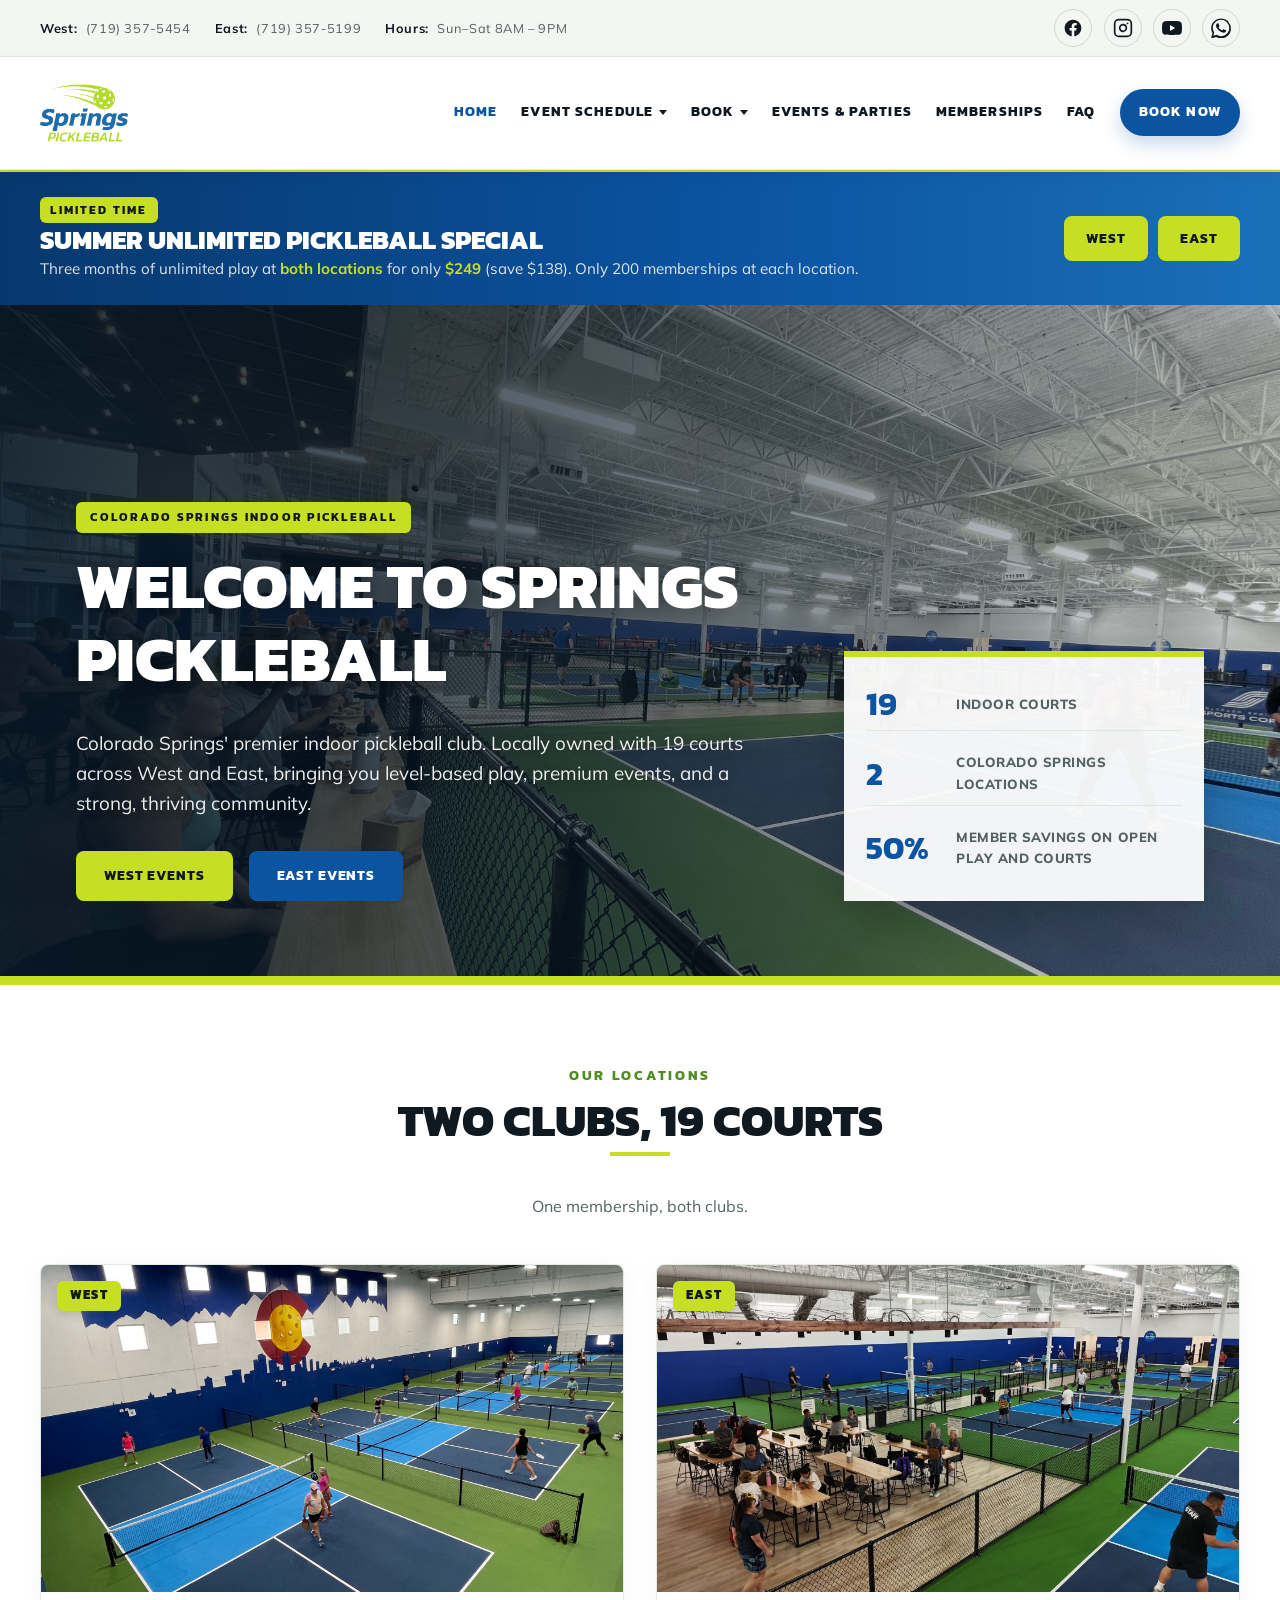
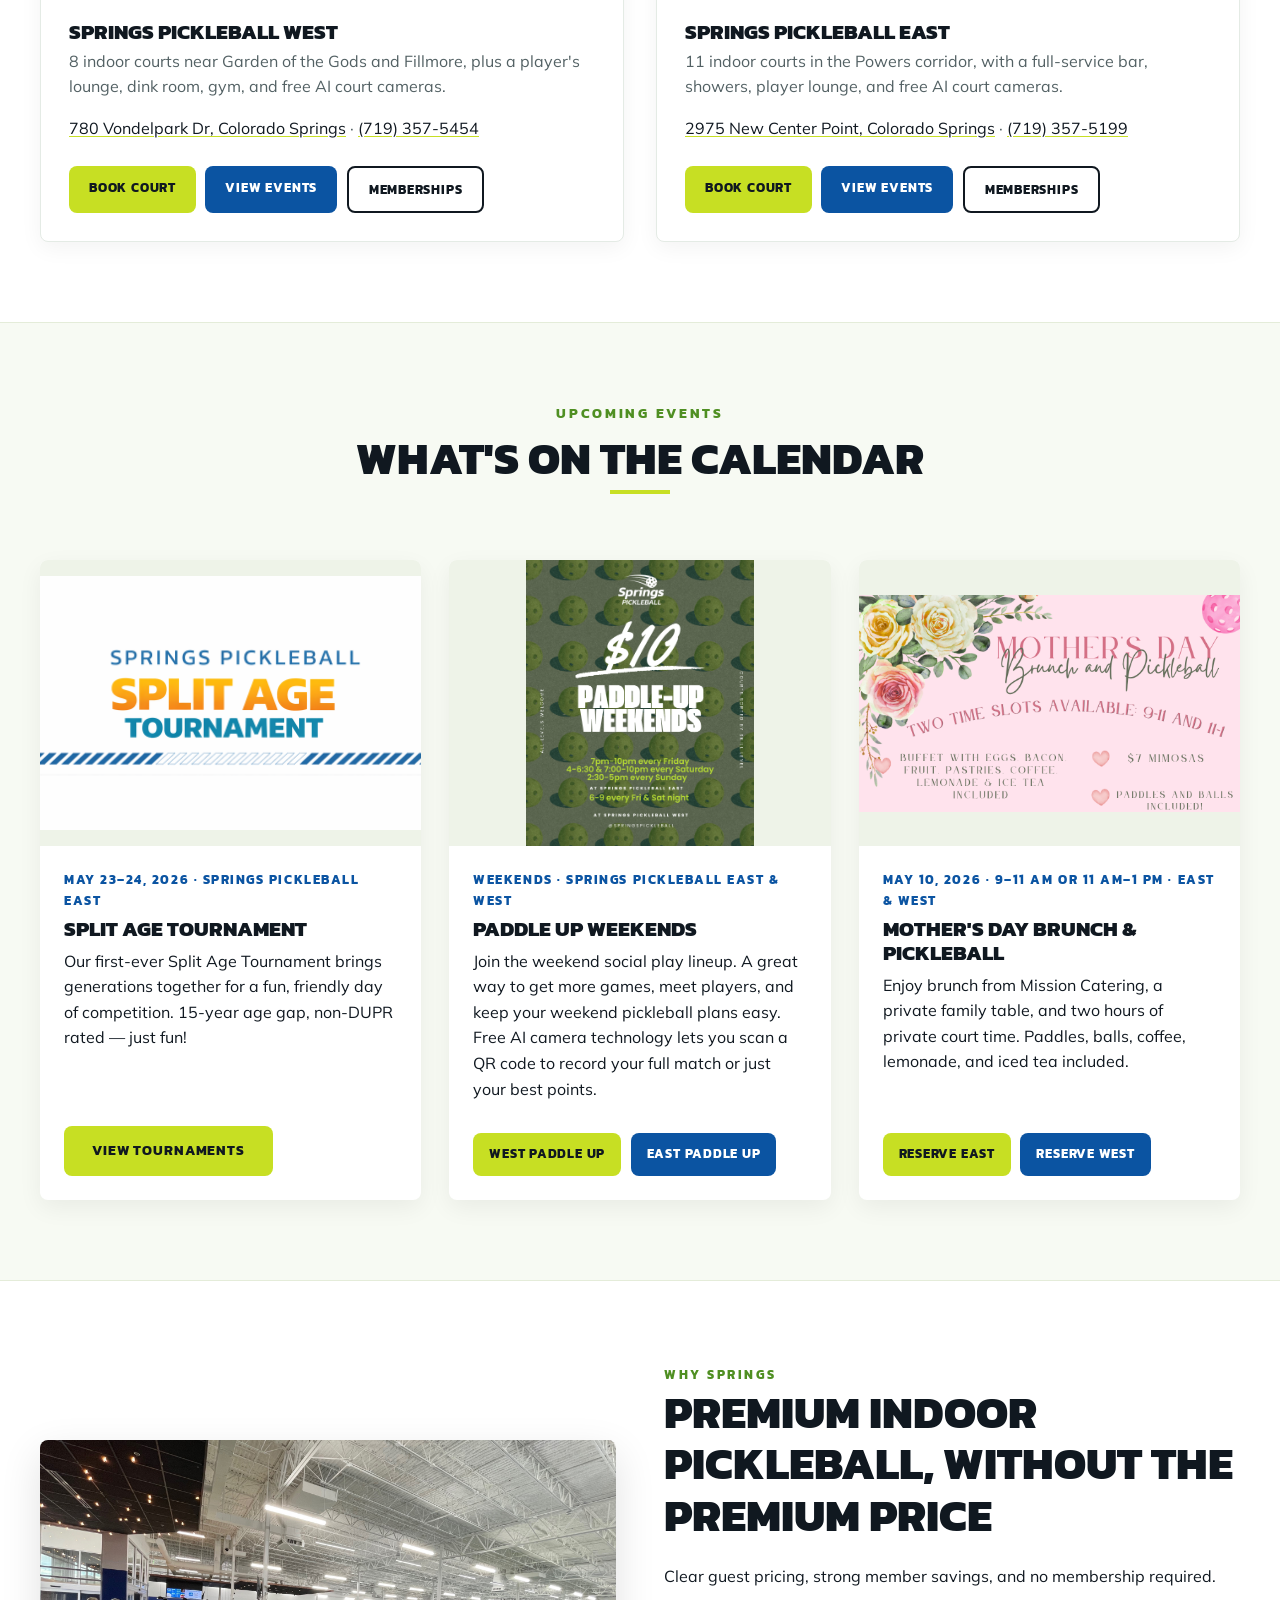
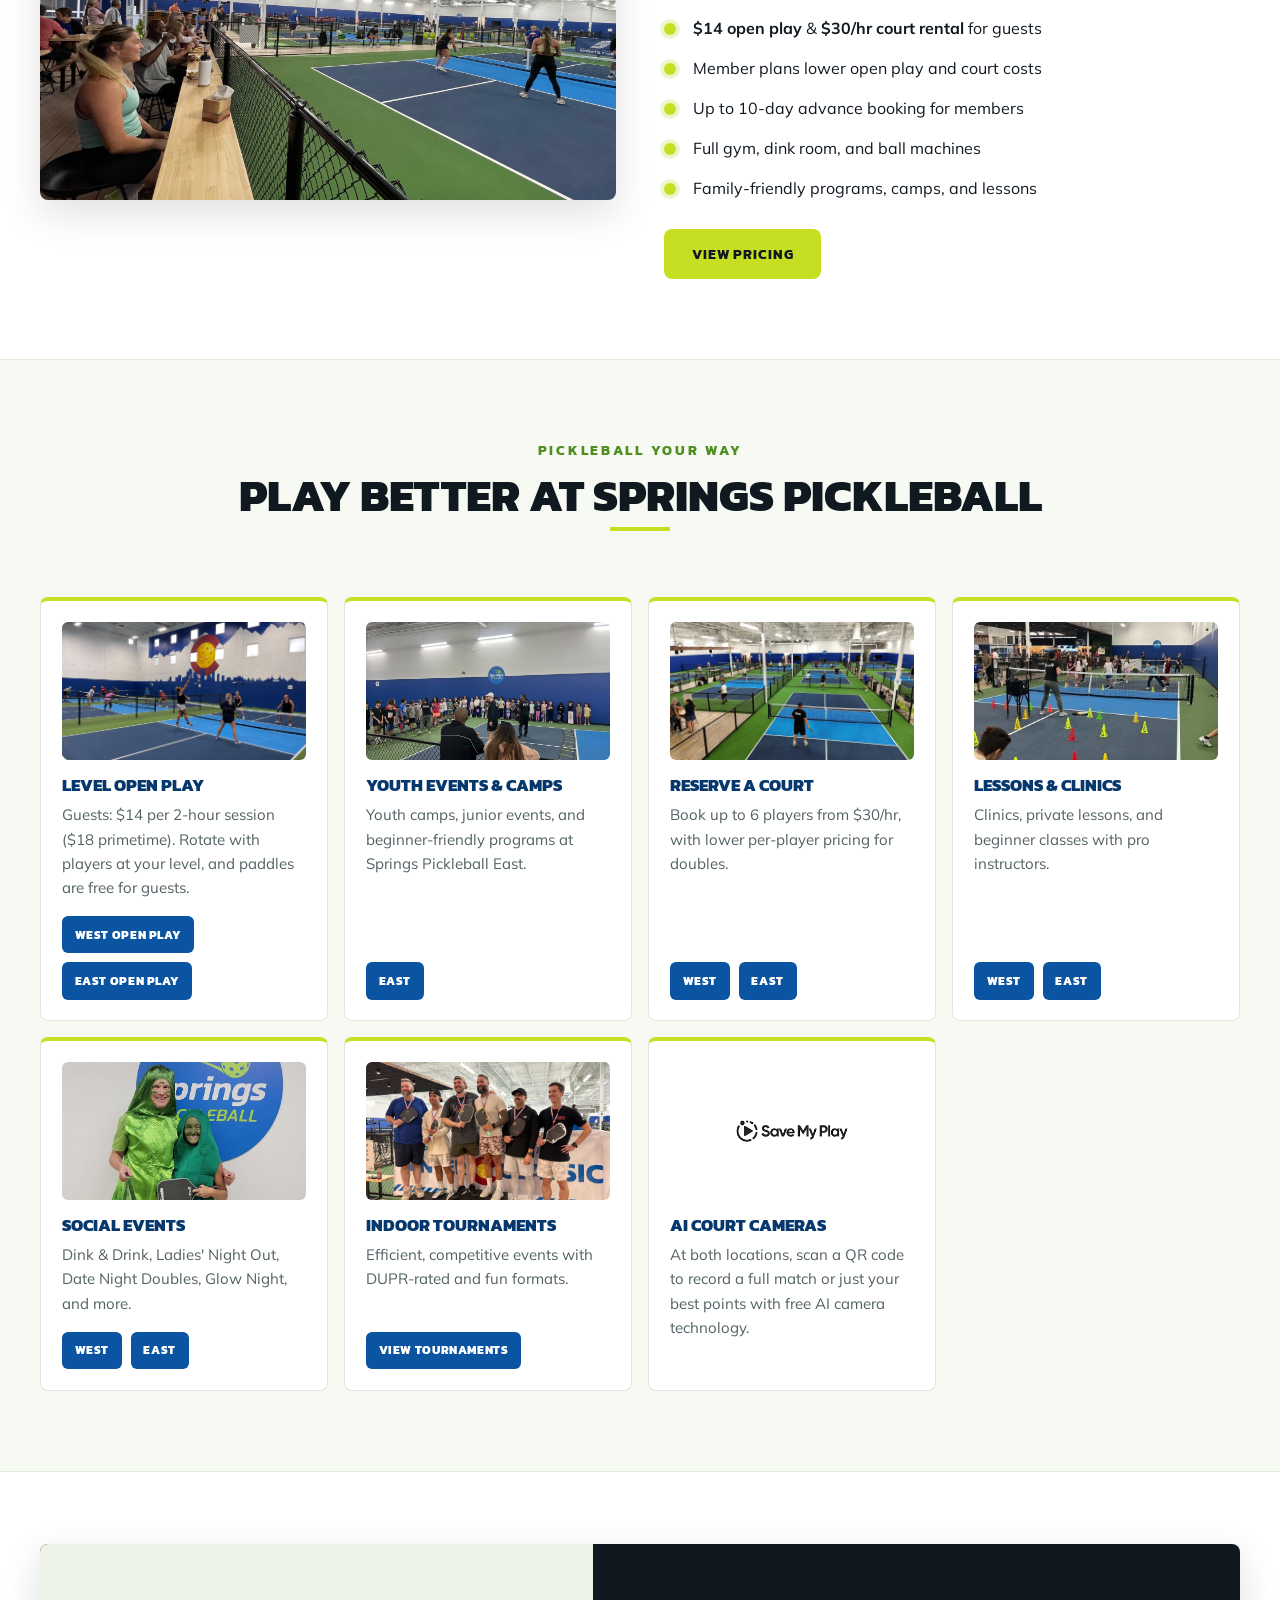
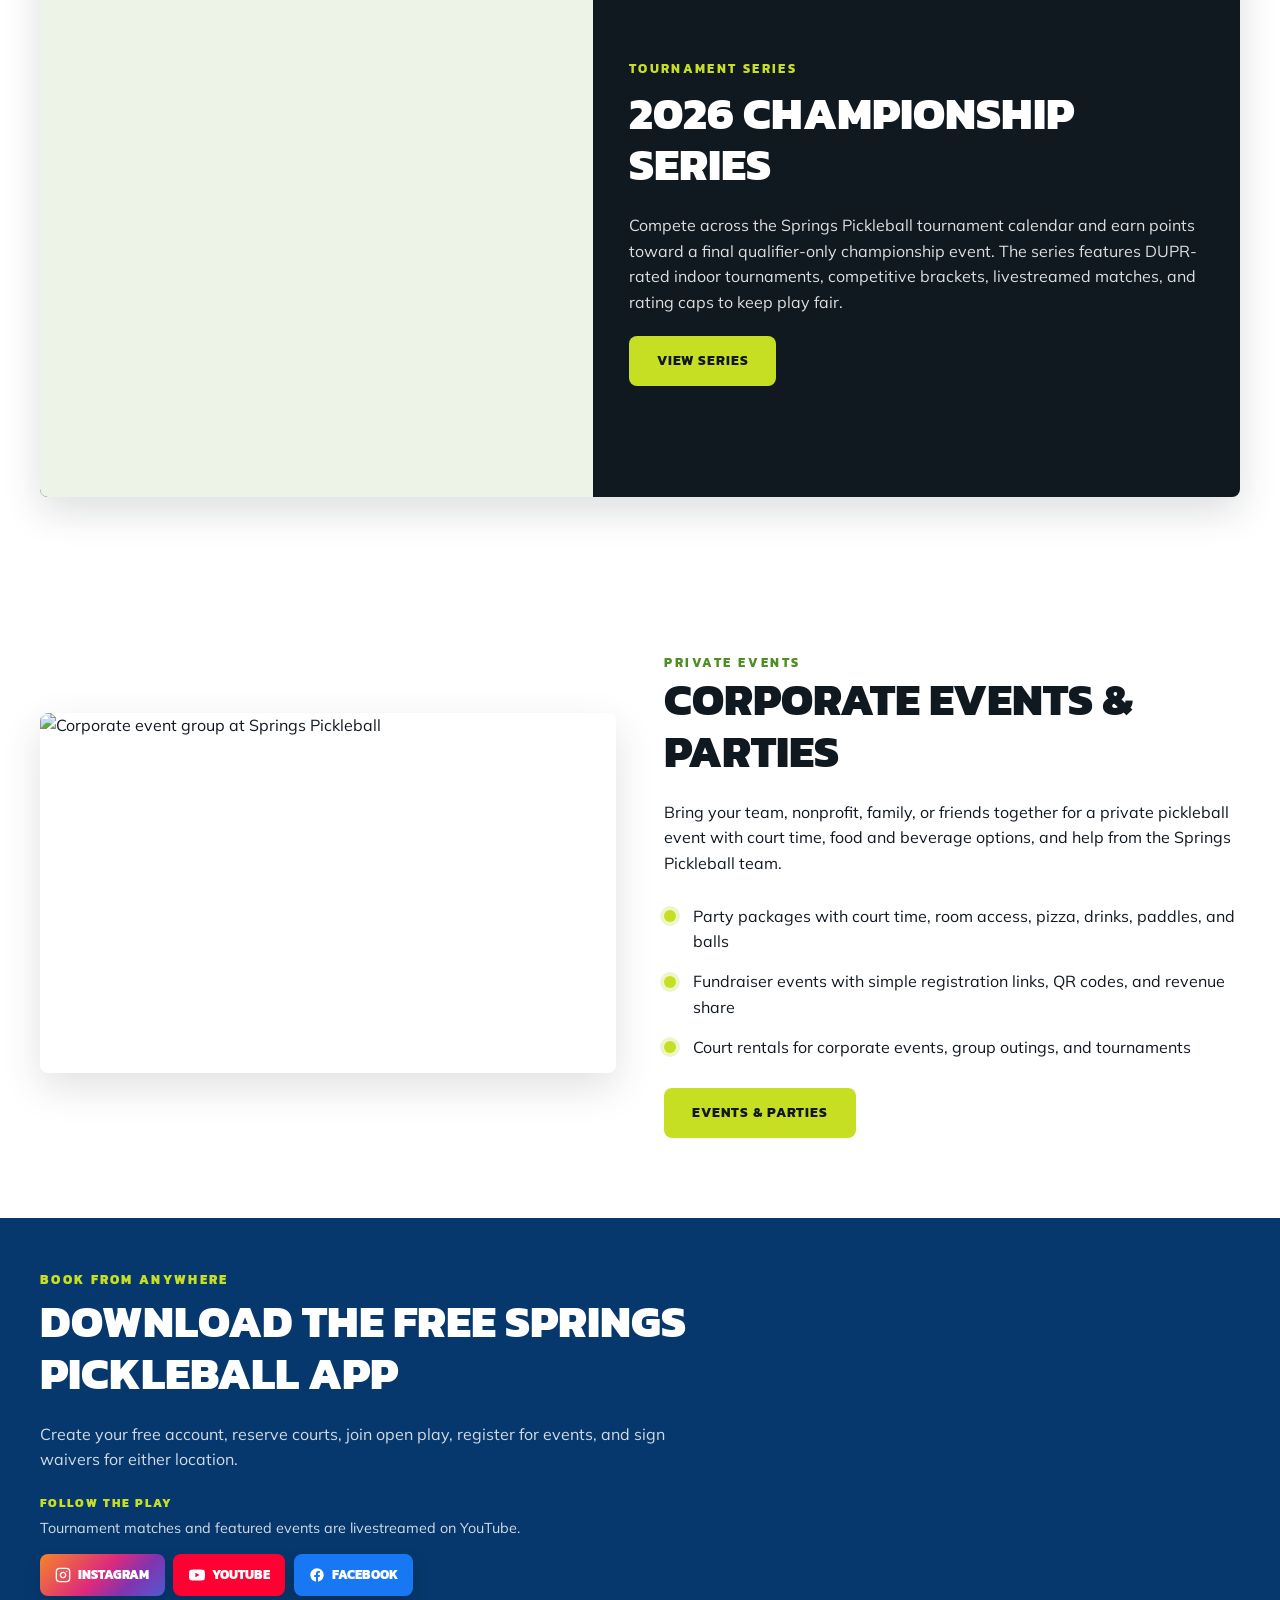
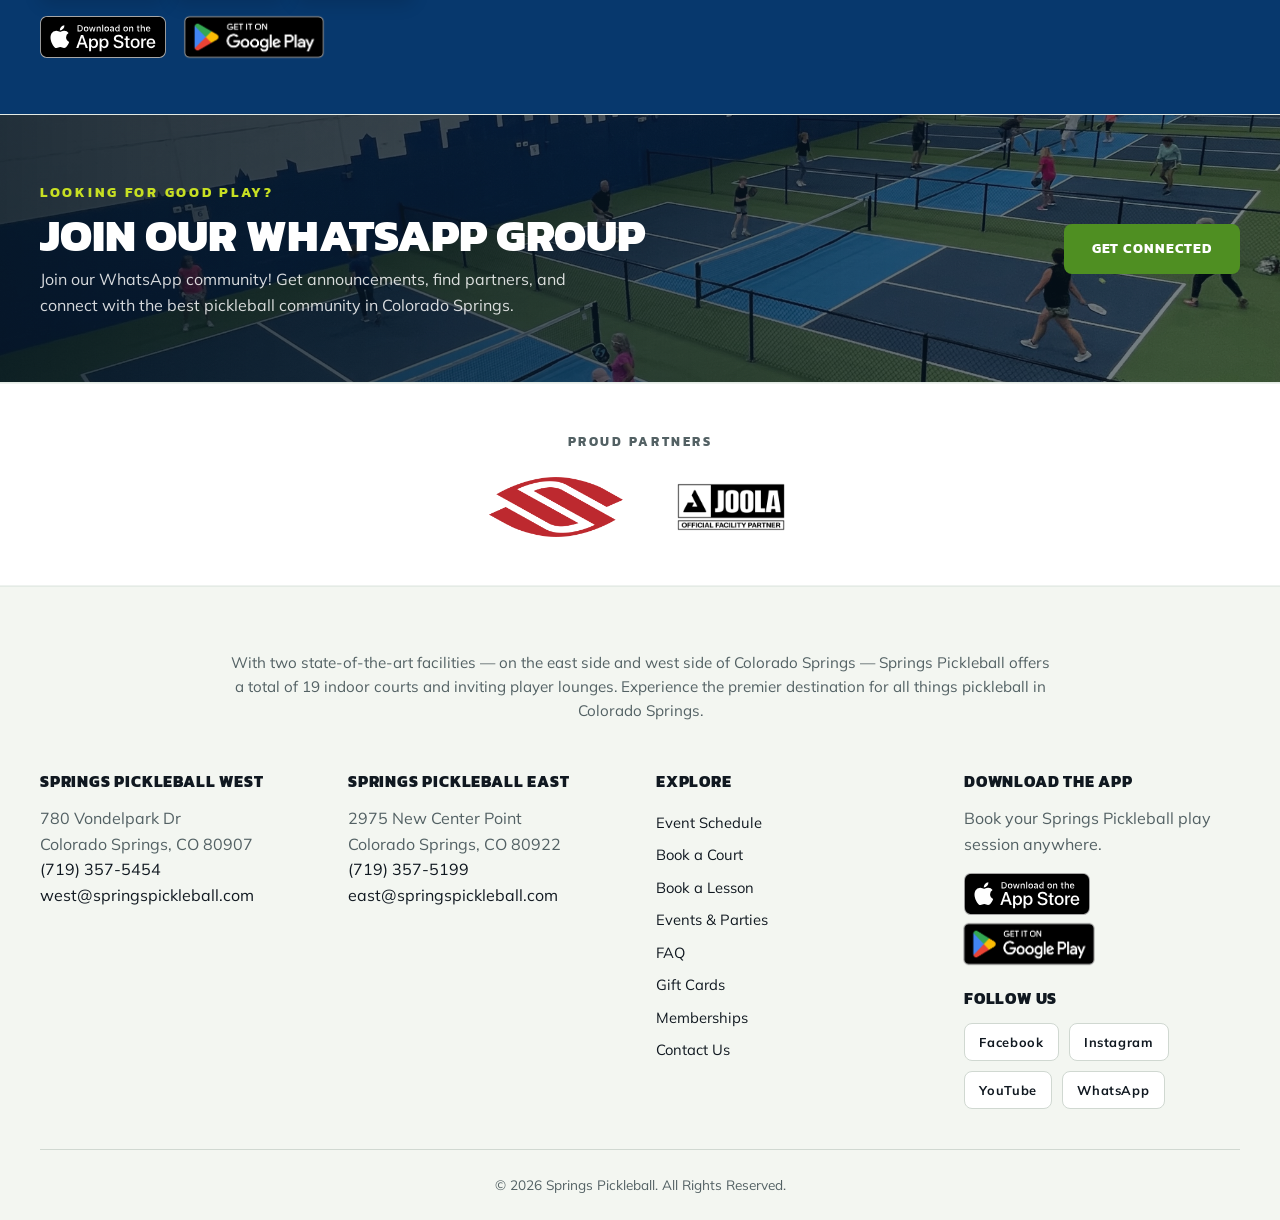
==== commit f5b1e4cb: "fix images" ====
--- a/index.html
+++ b/index.html
@@ -369,7 +369,7 @@
           </div>
         </div>
         <div class="mini-card program-card-with-photo">
-          <img class="mini-card-photo" src="images/social-pickle.png" alt="Social pickleball event at Springs Pickleball" loading="lazy" decoding="async">
+          <img class="mini-card-photo mini-card-photo-social" src="images/social-pickle.png" alt="Social pickleball event at Springs Pickleball" loading="lazy" decoding="async">
           <h3>Social Events</h3>
           <p>Dink &amp; Drink, Ladies' Night Out, Date Night Doubles, Glow Night, and more.</p>
           <div class="inline-links">
@@ -386,7 +386,7 @@
           </div>
         </div>
         <div class="mini-card program-card-with-photo">
-          <img class="mini-card-photo mini-card-photo-contain" src="images/save-my-play.png" alt="Save My Play AI camera technology" loading="lazy" decoding="async">
+          <img class="mini-card-photo mini-card-photo-contain mini-card-photo-save-play" src="images/save-my-play.png" alt="Save My Play AI camera technology" loading="lazy" decoding="async">
           <h3>AI Court Cameras</h3>
           <p>At both locations, scan a QR code to record a full match or just your best points with free AI camera technology.</p>
         </div>
--- a/styles.css
+++ b/styles.css
@@ -479,8 +479,14 @@
 }
 .mini-card-photo-contain {
   object-fit: contain;
-  background: #eef3e8;
+  background: var(--white);
   padding: 1rem;
+}
+.mini-card-photo-social {
+  object-position: center 28%;
+}
+.mini-card-photo-save-play {
+  padding: 0.55rem;
 }
 
 @media (max-width: 720px) {
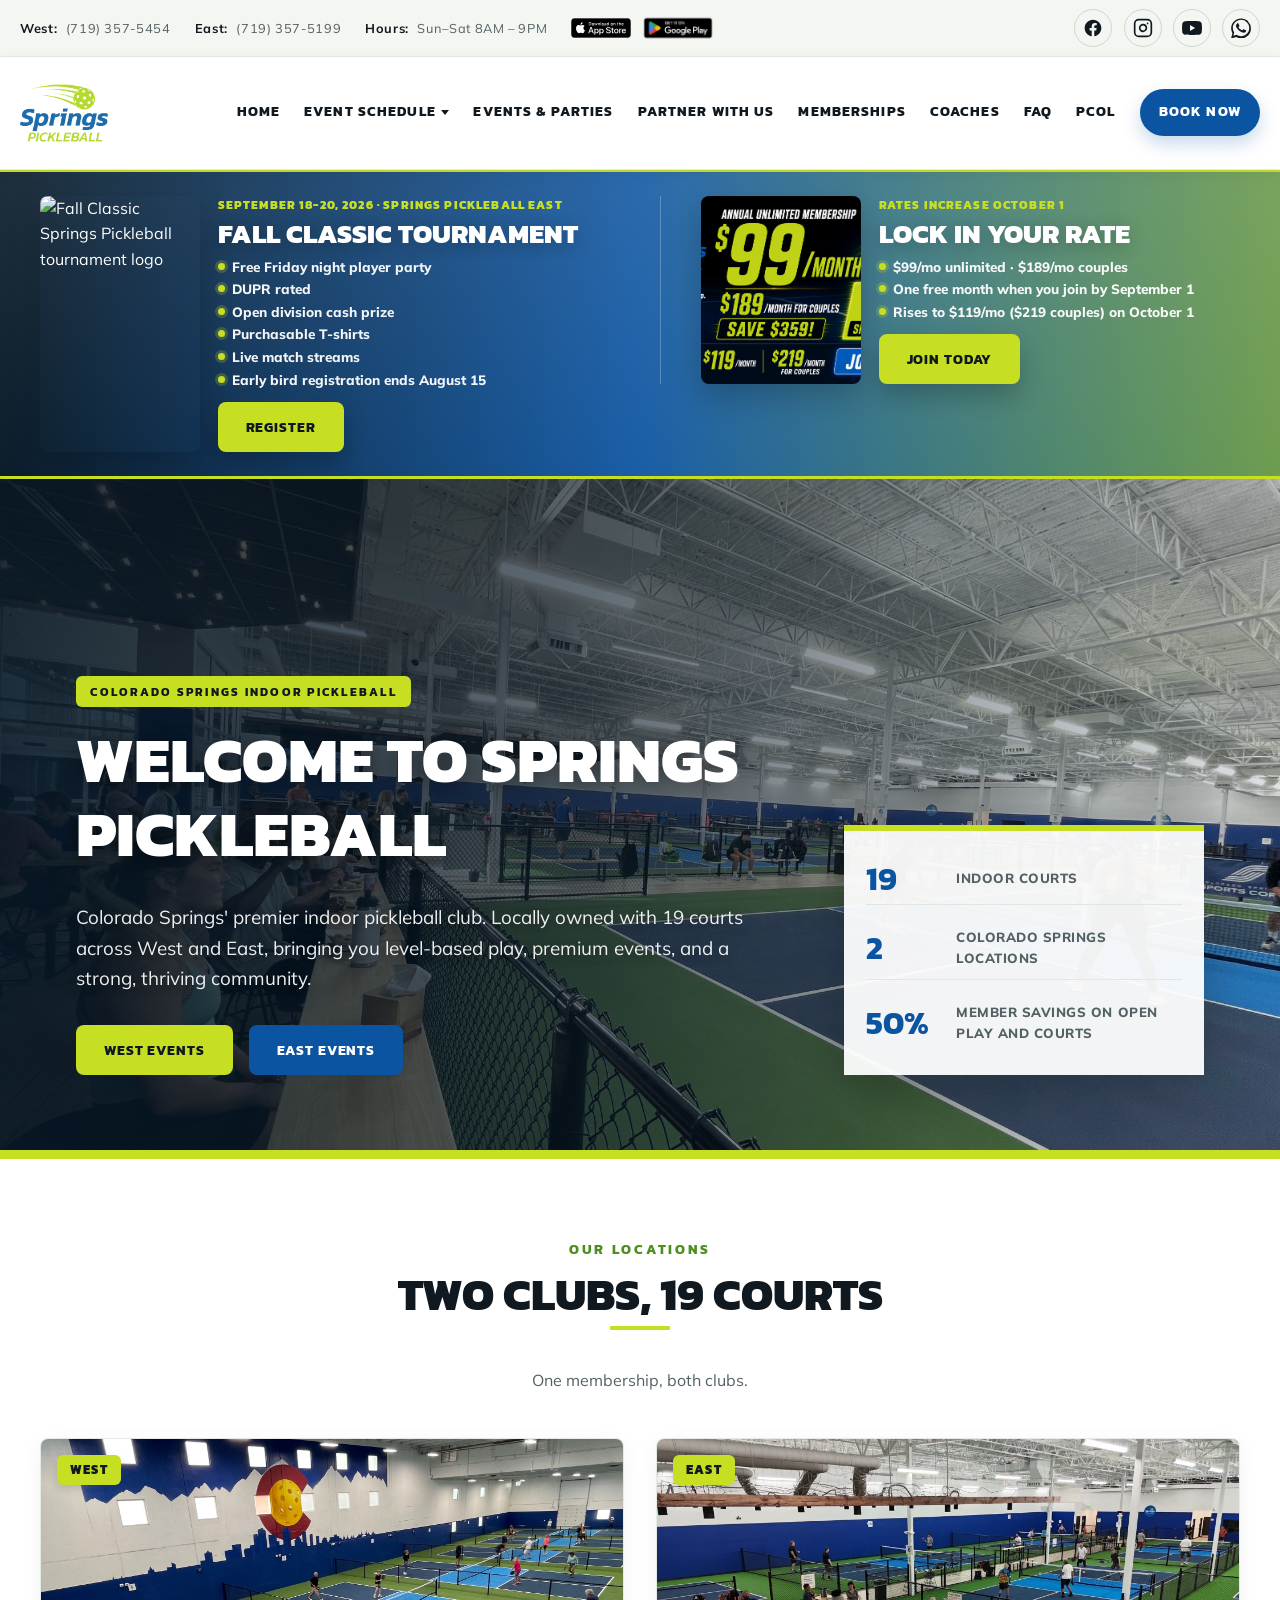
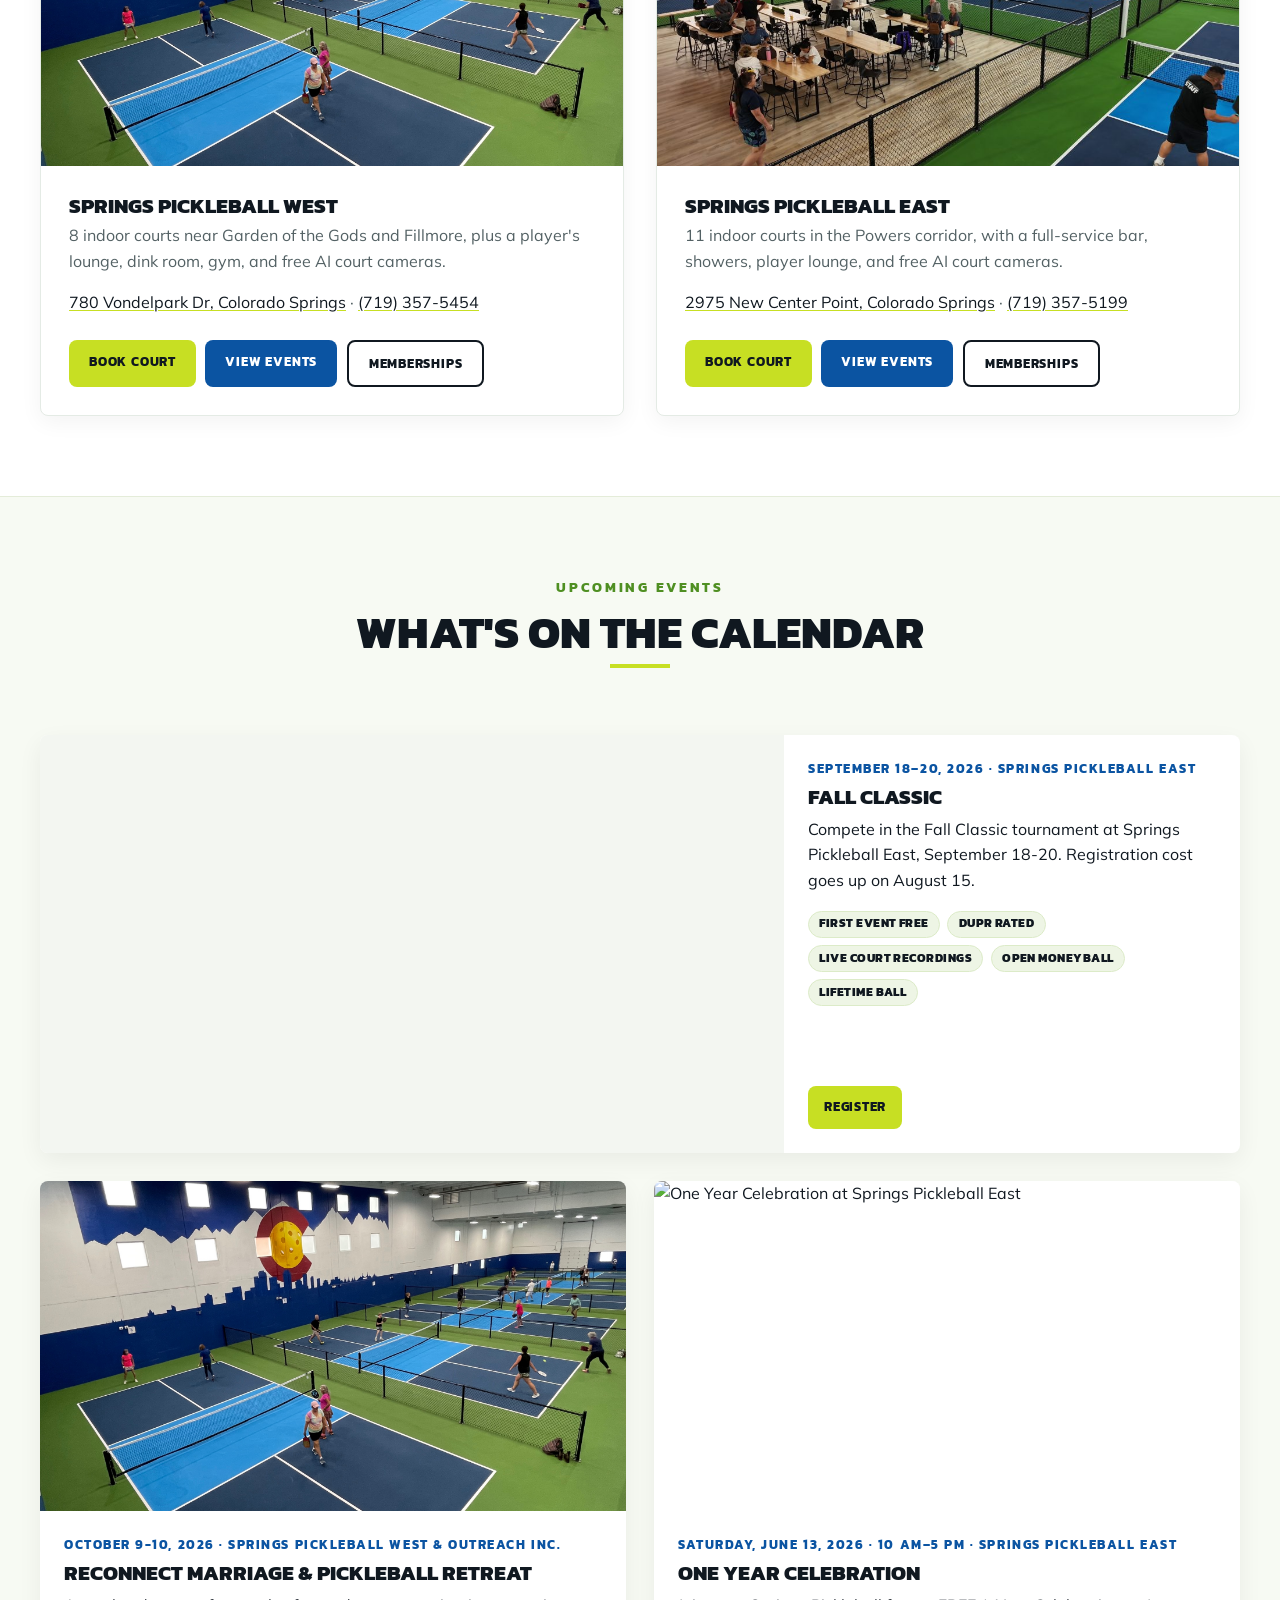
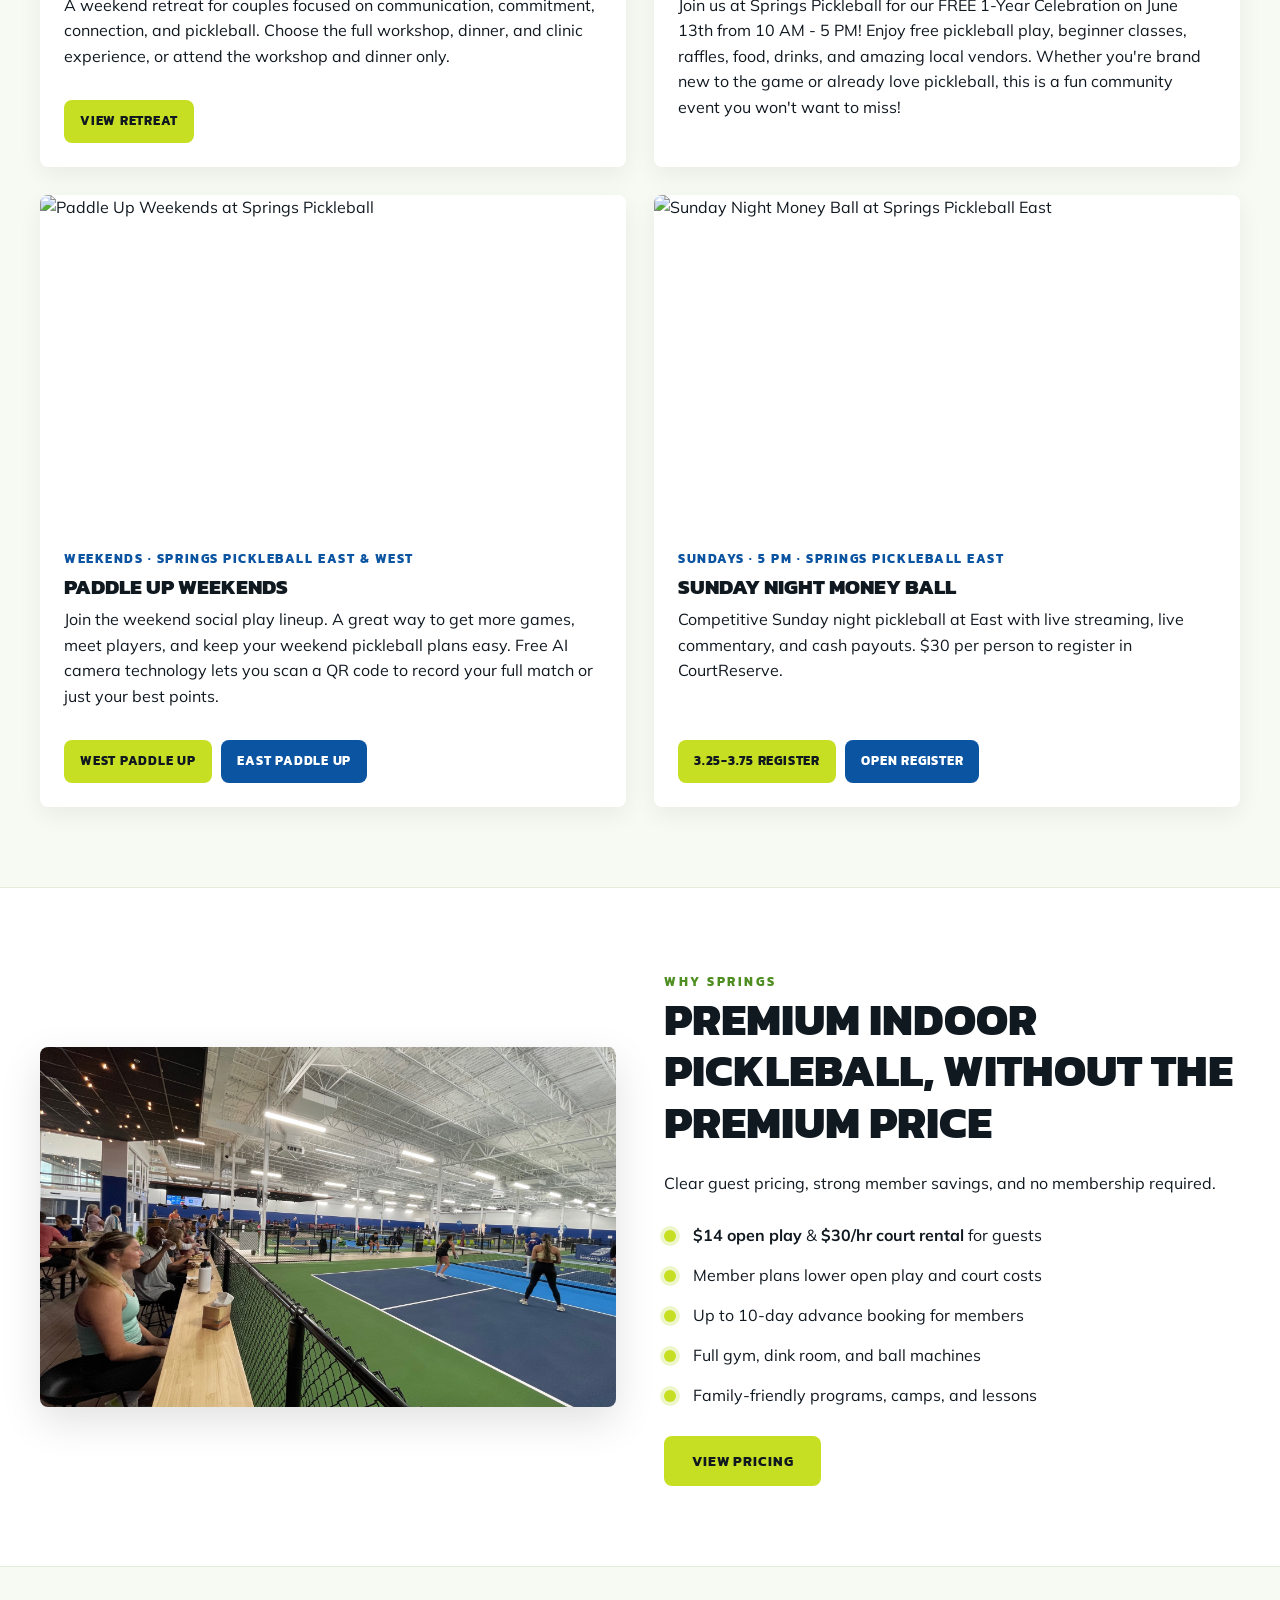
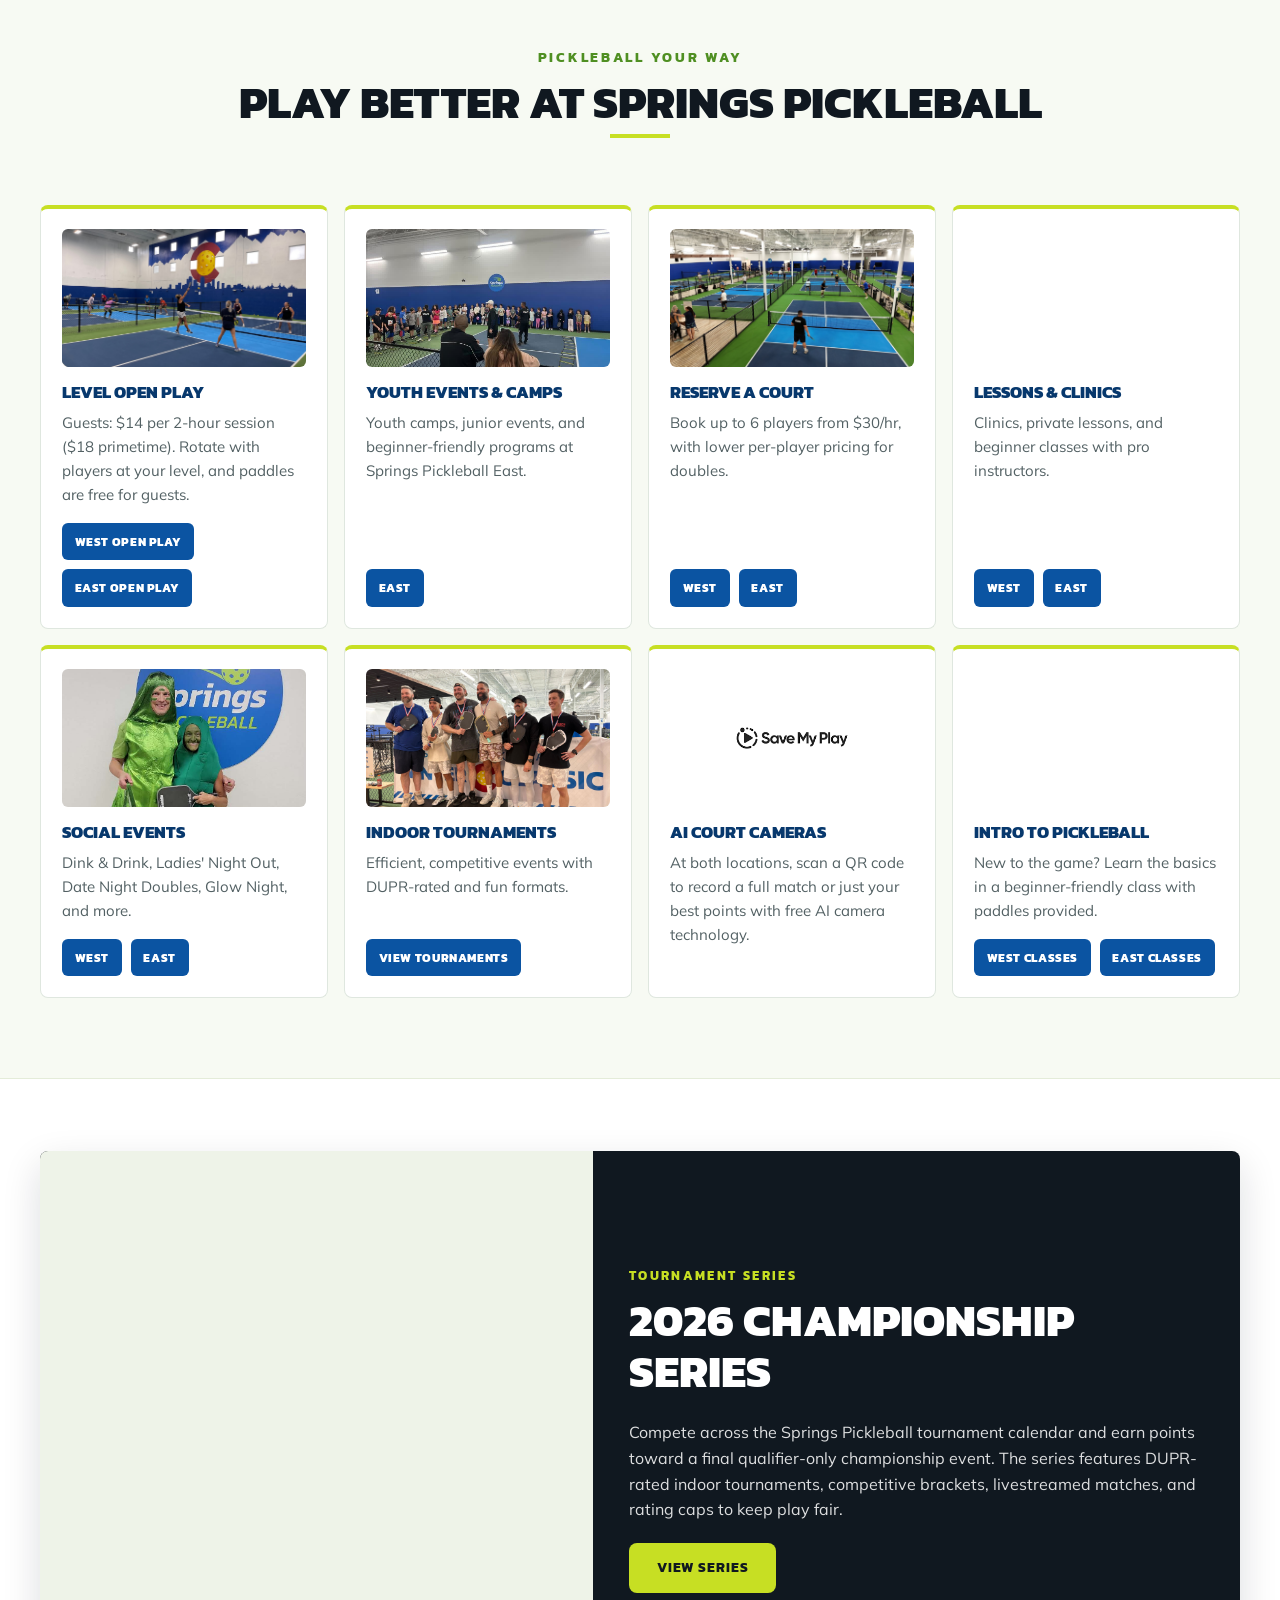
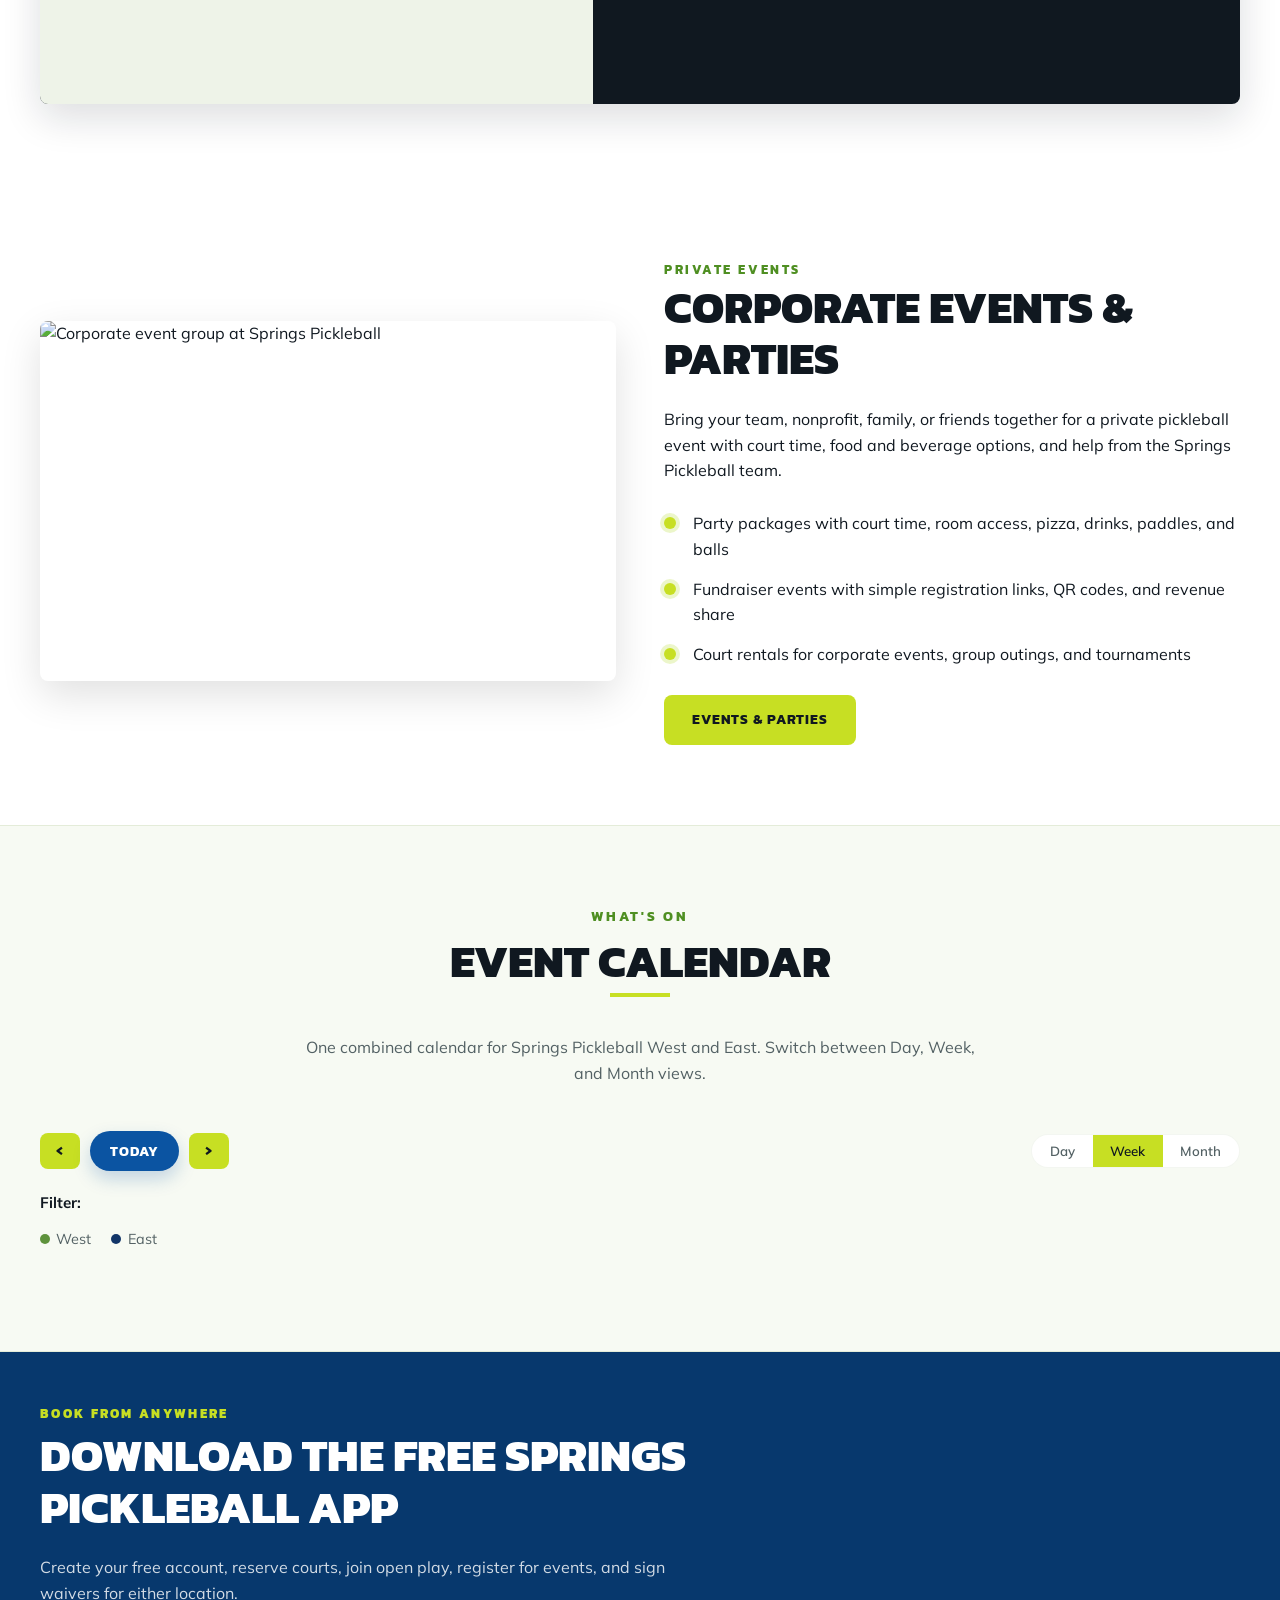
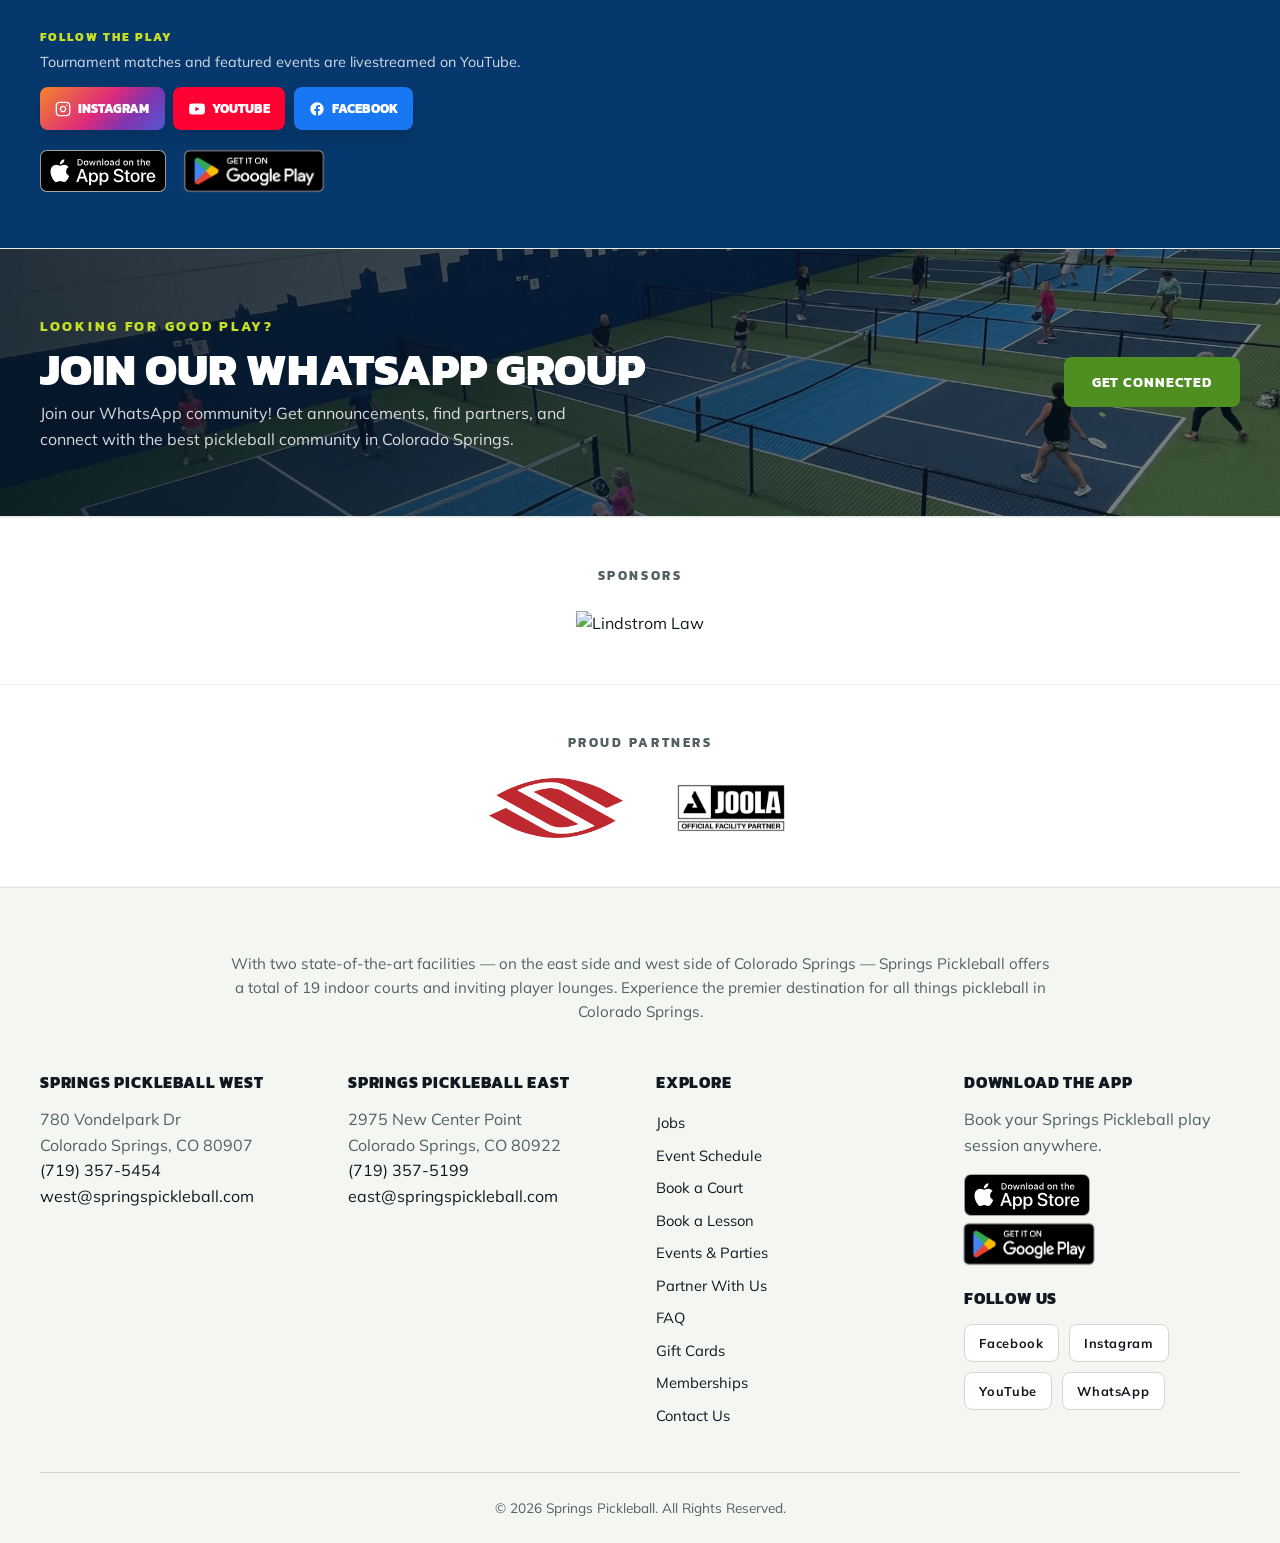
==== commit 74c65db3: "update membership banner" ====
--- a/index.html
+++ b/index.html
@@ -74,7 +74,7 @@
   ]
 }
 </script>
-<link rel="icon" href="images/logo.png">
+<link rel="icon" href="./images/logo.png">
 <link rel="preconnect" href="https://fonts.googleapis.com">
 <link rel="preconnect" href="https://fonts.gstatic.com" crossorigin>
 <link rel="preload" as="style" href="https://fonts.googleapis.com/css2?family=Kanit:wght@600;700;800;900&family=Mulish:wght@400;500;600;700&display=swap">
@@ -98,6 +98,14 @@
       <span><strong>West:</strong> <a href="tel:17193575454">(719) 357-5454</a></span>
       <span><strong>East:</strong> <a href="tel:17193575199">(719) 357-5199</a></span>
       <span><strong>Hours:</strong> Sun–Sat 8AM – 9PM</span>
+      <span class="utility-apps">
+        <a href="https://apps.apple.com/us/app/springs-pickleball/id6746125979" target="_blank" rel="noopener" class="app-badge apple" aria-label="Download on the App Store">
+          <img src="images/app-store-badge.svg" alt="Download on the App Store" loading="lazy" decoding="async">
+        </a>
+        <a href="https://play.google.com/store/apps/details?id=com.courtreserve.springpickvondelpark" target="_blank" rel="noopener" class="app-badge google" aria-label="Get it on Google Play">
+          <img src="images/google-play-badge.png" alt="Get it on Google Play" loading="lazy" decoding="async">
+        </a>
+      </span>
     </div>
     <div class="utility-social">
       <a href="https://www.facebook.com/profile.php?id=100082905789301" target="_blank" rel="noopener" aria-label="Facebook"><svg xmlns="http://www.w3.org/2000/svg" viewBox="0 0 24 24" fill="currentColor" aria-hidden="true"><path d="M22 12.06C22 6.5 17.52 2 12 2S2 6.5 2 12.06C2 17.08 5.66 21.24 10.44 22v-7.03H7.9v-2.91h2.54V9.85c0-2.52 1.49-3.91 3.77-3.91 1.09 0 2.24.2 2.24.2v2.47h-1.26c-1.24 0-1.63.77-1.63 1.57v1.89h2.77l-.44 2.91h-2.33V22C18.34 21.24 22 17.08 22 12.06z"/></svg></a>
@@ -110,12 +118,18 @@
 
 <header class="site-header">
   <div class="nav">
-    <a href="index.html" class="logo" aria-label="Springs Pickleball home">
-      <img src="images/logo.png" alt="Springs Pickleball">
-    </a>
+    <div class="nav-left">
+      <a href="/" class="logo" aria-label="Springs Pickleball home">
+        <img src="./images/logo.png" alt="Springs Pickleball">
+      </a>
+      <div class="pref-widget" id="prefWidget" hidden>
+        <button type="button" class="pref-chip" data-pref="location">West</button>
+        <button type="button" class="pref-chip" data-pref="access">Guest</button>
+      </div>
+    </div>
     <button class="nav-toggle" aria-label="Toggle menu" aria-expanded="false">☰</button>
     <ul class="nav-links">
-      <li><a href="index.html">Home</a></li>
+      <li><a href="/">Home</a></li>
       <li class="has-dropdown">
         <a href="events.html">Event Schedule <span class="chev"></span></a>
         <div class="megamenu">
@@ -125,10 +139,10 @@
               <li><a href="https://app.courtreserve.com/online/publicbookings/8778?tab=explore" target="_blank" rel="noopener">All West Events</a></li>
               <li><a href="https://app.courtreserve.com/Online/Events/List/8778/GBT6FTIB7O8778" target="_blank" rel="noopener">Open Play</a></li>
               <li><a href="https://app.courtreserve.com/Online/Events/List/8778/YJTXG2EIEE8778" target="_blank" rel="noopener">Clinics &amp; Lessons</a></li>
-              <li><a href="https://app.courtreserve.com/Online/Events/List/8778/GG7RCHF9XN8778" target="_blank" rel="noopener">Tournaments</a></li>
+              <li><a href="https://springspickleballtournaments.com" target="_blank" rel="noopener">Tournaments</a></li>
               <li><a href="https://app.courtreserve.com/Online/Events/List/8778/IEK4J2VCGD8778" target="_blank" rel="noopener">Free Intro to Pickleball</a></li>
               <li><a href="https://app.courtreserve.com/Online/Events/List/8778/KSG26IIQZ88778" target="_blank" rel="noopener">DUPR Events</a></li>
-              <li><a href="https://app.courtreserve.com/Online/Events/List/8778/7PBT7QVFAI8778" target="_blank" rel="noopener">Social Events</a></li>
+              <li><a href="https://app.courtreserve.com/Online/Events/List/8778/ZD9HYWGL548778" target="_blank" rel="noopener">Social Events</a></li>
             </ul>
           </div>
           <div>
@@ -137,7 +151,7 @@
               <li><a href="https://app.courtreserve.com/online/publicbookings/15687?tab=explore" target="_blank" rel="noopener">All East Events</a></li>
               <li><a href="https://app.courtreserve.com/Online/Events/List/15687/GBT6FTIB7O8778" target="_blank" rel="noopener">Open Play</a></li>
               <li><a href="https://app.courtreserve.com/Online/Events/List/15687/QMVL8Z1WB18778" target="_blank" rel="noopener">Clinics &amp; Lessons</a></li>
-              <li><a href="https://app.courtreserve.com/Online/Events/List/15687/GG7RCHF9XN8778" target="_blank" rel="noopener">Tournaments</a></li>
+              <li><a href="https://springspickleballtournaments.com" target="_blank" rel="noopener">Tournaments</a></li>
               <li><a href="https://app.courtreserve.com/Online/Events/List/15687/IEK4J2VCGD8778" target="_blank" rel="noopener">Free Intro to Pickleball</a></li>
               <li><a href="https://app.courtreserve.com/Online/Events/List/15687/KSG26IIQZ88778" target="_blank" rel="noopener">DUPR Events</a></li>
               <li><a href="https://app.courtreserve.com/Online/Events/List/15687/AKGXI2B2O78778" target="_blank" rel="noopener">Social Events</a></li>
@@ -146,40 +160,68 @@
           </div>
         </div>
       </li>
-      <li class="has-dropdown">
-        <a href="book.html">Book <span class="chev"></span></a>
-        <ul class="submenu">
-          <li><a href="https://app.courtreserve.com/online/publicbookings/8778" target="_blank" rel="noopener">Book West Court</a></li>
-          <li><a href="https://app.courtreserve.com/online/publicbookings/8778?tab=explore" target="_blank" rel="noopener">West Events</a></li>
-          <li><a href="https://app.courtreserve.com/online/publicbookings/15687" target="_blank" rel="noopener">Book East Court</a></li>
-          <li><a href="https://app.courtreserve.com/online/publicbookings/15687?tab=explore" target="_blank" rel="noopener">East Events</a></li>
-          <li><a href="https://app.courtreserve.com/Online/Public/EmbedCode/8778/24144" target="_blank" rel="noopener">West Court Schedule</a></li>
-          <li><a href="https://widgets.courtreserve.com/Online/Public/EmbedCode/15687/45222" target="_blank" rel="noopener">East Court Schedule</a></li>
-          <li><a href="instructors.html">Book A Lesson</a></li>
-          <li><a href="events-parties.html">Events &amp; Parties</a></li>
-          <li><a href="https://shop.springspickleball.com" target="_blank" rel="noopener">Gift Cards</a></li>
-          <li><a href="contact.html">Contact Us</a></li>
+      <li><a href="events-parties.html">Events &amp; Parties</a></li>
+      <li><a href="/become-a-sponsor/">Partner With Us</a></li>
+      <li><a href="memberships.html">Memberships</a></li>
+      <li><a href="instructors.html">Coaches</a></li>
+      <li><a href="faq.html">FAQ</a></li>
+      <li><a href="https://pcolpickleball.com/" target="_blank" rel="noopener">PCOL</a></li>
+      <li><a href="book.html" class="nav-cta" data-open-book-modal>Book Now</a></li>
+    </ul>
+  </div>
+</header>
+<div class="book-modal-overlay" id="bookModalOverlay" hidden>
+  <div class="book-modal" role="dialog" aria-modal="true" aria-labelledby="bookModalTitle">
+    <button type="button" class="book-modal-close" aria-label="Close">&times;</button>
+    <h3 id="bookModalTitle">Book a Court</h3>
+
+    <div class="toggle-group book-modal-toggle" role="group" aria-label="Choose location">
+      <button type="button" data-book-toggle="location" data-value="west" class="active">West</button>
+      <button type="button" data-book-toggle="location" data-value="east">East</button>
+    </div>
+
+    <div class="toggle-group book-modal-toggle" role="group" aria-label="Choose account status">
+      <button type="button" data-book-toggle="access" data-value="guest" class="active">Guest<span class="toggle-sub">no account</span></button>
+      <button type="button" data-book-toggle="access" data-value="member">Member<span class="toggle-sub">any account</span></button>
+    </div>
+
+    <a href="https://app.courtreserve.com/online/publicbookings/8778" id="bookModalGo" class="btn book-modal-go" target="_blank" rel="noopener">Continue to Booking</a>
+  </div>
+</div>
+
+<section class="promo-duo" data-hide-after="2026-09-20" aria-label="Featured promotions">
+  <div class="container promo-duo-grid">
+    <div class="promo-duo-panel" aria-labelledby="fallClassicTitle">
+      <div class="promo-duo-media">
+        <img src="images/fall-classic.png" alt="Fall Classic Springs Pickleball tournament logo">
+      </div>
+      <div class="promo-duo-copy">
+        <span class="promo-duo-kicker">September 18-20, 2026 · Springs Pickleball East</span>
+        <h2 id="fallClassicTitle">Fall Classic Tournament</h2>
+        <ul class="promo-duo-highlights" aria-label="Fall Classic tournament highlights">
+          <li>Free Friday night player party</li>
+          <li>DUPR rated</li>
+          <li>Open division cash prize</li>
+          <li>Purchasable T-shirts</li>
+          <li>Live match streams</li>
+          <li>Early bird registration ends August 15</li>
         </ul>
-      </li>
-      <li><a href="events-parties.html">Events &amp; Parties</a></li>
-      <li><a href="memberships.html">Memberships</a></li>
-      <li><a href="faq.html">FAQ</a></li>
-      <li><a href="book.html" class="nav-cta">Book Now</a></li>
-    </ul>
-  </div>
-</header>
-
-<section class="promo-banner">
-  <div class="container">
-    <div class="promo">
-      <div class="promo-text">
-        <span class="promo-kicker">Limited Time</span>
-        <h2>Summer Unlimited Pickleball Special</h2>
-        <p>Three months of unlimited play at <strong>both locations</strong> for only <strong>$249</strong> (save $138). Only 200 memberships at each location.</p>
-      </div>
-      <div class="promo-ctas">
-        <a href="https://app.courtreserve.com/Online/Memberships/ViewPublicMembership/8778?membershipId=253681" class="btn" target="_blank" rel="noopener">West</a>
-        <a href="https://app.courtreserve.com/Online/Memberships/ViewPublicMembership/15687?membershipId=253683" class="btn" target="_blank" rel="noopener">East</a>
+        <a href="https://pickleballtournaments.com/tournaments/79f2277d-af5e-408f-ac88-f8788dd567e8" class="btn promo-duo-cta" target="_blank" rel="noopener">Register</a>
+      </div>
+    </div>
+    <div class="promo-duo-panel promo-duo-panel--divider" data-hide-after="2026-09-01" aria-labelledby="membershipPromoTitle">
+      <div class="promo-duo-media">
+        <img src="images/sp_membership_promo.png" alt="Annual Unlimited Membership: $99/month, $189/month for couples">
+      </div>
+      <div class="promo-duo-copy">
+        <span class="promo-duo-kicker">Rates increase October 1</span>
+        <h2 id="membershipPromoTitle">Lock In Your Rate</h2>
+        <ul class="promo-duo-highlights" aria-label="Membership promotion highlights">
+          <li>$99/mo unlimited &middot; $189/mo couples</li>
+          <li>One free month when you join by September 1</li>
+          <li>Rises to $119/mo ($219 couples) on October 1</li>
+        </ul>
+        <a href="memberships.html" class="btn promo-duo-cta">Join Today</a>
       </div>
     </div>
   </div>
@@ -236,7 +278,7 @@
           <div class="book-ctas">
             <a href="https://app.courtreserve.com/online/publicbookings/8778" class="btn" target="_blank" rel="noopener">Book Court</a>
             <a href="https://app.courtreserve.com/online/publicbookings/8778?tab=explore" class="btn btn-dark" target="_blank" rel="noopener">View Events</a>
-            <a href="https://app.courtreserve.com/Online/Memberships/ViewPublicMembership/8778?membershipId=253681" class="btn btn-outline" target="_blank" rel="noopener">Memberships</a>
+            <a href="https://app.courtreserve.com/Online/Memberships/Public/8778" class="btn btn-outline" target="_blank" rel="noopener">Memberships</a>
           </div>
         </div>
       </div>
@@ -252,7 +294,7 @@
           <div class="book-ctas">
             <a href="https://app.courtreserve.com/online/publicbookings/15687" class="btn" target="_blank" rel="noopener">Book Court</a>
             <a href="https://app.courtreserve.com/online/publicbookings/15687?tab=explore" class="btn btn-dark" target="_blank" rel="noopener">View Events</a>
-            <a href="https://app.courtreserve.com/Online/Memberships/ViewPublicMembership/15687?membershipId=253683" class="btn btn-outline" target="_blank" rel="noopener">Memberships</a>
+            <a href="https://app.courtreserve.com/Online/Memberships/Public/15687" class="btn btn-outline" target="_blank" rel="noopener">Memberships</a>
           </div>
         </div>
       </div>
@@ -266,37 +308,67 @@
       <span class="eyebrow">Upcoming Events</span>
       <h2>What's On the Calendar</h2>
     </div>
-    <div class="event-grid reveal-stagger">
+    <div class="event-grid event-grid-four reveal-stagger">
+      <div class="event-card event-card-featured" data-event-end="2026-09-20">
+        <div class="event-photo event-video-card">
+          <video class="event-video" poster="images/fall-classic.png" preload="metadata" autoplay muted playsinline loop data-src="images/fall-classic-promo.mp4" aria-label="Fall Classic promo video"></video>
+        </div>
+        <div class="event-body">
+          <div class="date">September 18–20, 2026 · Springs Pickleball East</div>
+          <h3>Fall Classic</h3>
+          <p>Compete in the Fall Classic tournament at Springs Pickleball East, September 18-20. Registration cost goes up on August 15.</p>
+          <ul class="event-highlights" aria-label="Fall Classic highlights">
+            <li>First event free</li>
+            <li>DUPR rated</li>
+            <li>Live court recordings</li>
+            <li>Open Moneyball</li>
+            <li>Lifetime ball</li>
+          </ul>
+          <div class="event-actions">
+            <a href="https://pickleballtournaments.com/tournaments/79f2277d-af5e-408f-ac88-f8788dd567e8" class="btn" target="_blank" rel="noopener">Register</a>
+          </div>
+        </div>
+      </div>
+      <div class="event-card" data-event-end="2026-10-10">
+        <div class="event-photo"><img src="images/west-overview-people.jpg" alt="Couples pickleball retreat at Springs Pickleball West" loading="lazy" decoding="async"></div>
+        <div class="event-body">
+          <div class="date">October 9-10, 2026 · Springs Pickleball West &amp; Outreach Inc.</div>
+          <h3>ReConnect Marriage &amp; Pickleball Retreat</h3>
+          <p>A weekend retreat for couples focused on communication, commitment, connection, and pickleball. Choose the full workshop, dinner, and clinic experience, or attend the workshop and dinner only.</p>
+          <div class="event-actions">
+            <a href="reconnect-marriage-pickleball-retreat.html" class="btn">View Retreat</a>
+          </div>
+        </div>
+      </div>
+      <div class="event-card" data-event-end="2026-06-13">
+        <div class="event-photo event-graphic"><img src="images/one_year_celeb_flyer.png" alt="One Year Celebration at Springs Pickleball East" loading="lazy" decoding="async"></div>
+        <div class="event-body">
+          <div class="date">Saturday, June 13, 2026 · 10 AM–5 PM · Springs Pickleball East</div>
+          <h3>One Year Celebration</h3>
+          <p>Join us at Springs Pickleball for our FREE 1-Year Celebration on June 13th from 10 AM - 5 PM! Enjoy free pickleball play, beginner classes, raffles, food, drinks, and amazing local vendors. Whether you're brand new to the game or already love pickleball, this is a fun community event you won't want to miss!</p>
+        </div>
+      </div>
       <div class="event-card">
-        <div class="event-photo event-graphic"><img src="images/splitagegraphic.png" alt="Split Age Tournament at Springs Pickleball East" loading="lazy" decoding="async"></div>
-        <div class="event-body">
-          <div class="date">May 23–24, 2026 · Springs Pickleball East</div>
-          <h3>Split Age Tournament</h3>
-          <p>Our first-ever Split Age Tournament brings generations together for a fun, friendly day of competition. 15-year age gap, non-DUPR rated — just fun!</p>
-          <a href="https://springspickleballtournaments.com" class="btn" target="_blank" rel="noopener">View Tournaments</a>
-        </div>
-      </div>
-      <div class="event-card">
-        <div class="event-photo event-graphic"><img src="images/event-paddle-up.png" alt="Paddle Up Weekends at Springs Pickleball" loading="lazy" decoding="async"></div>
+        <div class="event-photo event-graphic"><img src="images/paddle-up-v2.png" alt="Paddle Up Weekends at Springs Pickleball" loading="lazy" decoding="async"></div>
         <div class="event-body">
           <div class="date">Weekends · Springs Pickleball East &amp; West</div>
           <h3>Paddle Up Weekends</h3>
           <p>Join the weekend social play lineup. A great way to get more games, meet players, and keep your weekend pickleball plans easy. Free AI camera technology lets you scan a QR code to record your full match or just your best points.</p>
           <div class="event-actions">
-            <a href="https://app.courtreserve.com/Online/Events/List/8778/7PBT7QVFAI8778" class="btn" target="_blank" rel="noopener">West Paddle Up</a>
+            <a href="https://app.courtreserve.com/Online/Events/List/8778/ZD9HYWGL548778" class="btn" target="_blank" rel="noopener">West Paddle Up</a>
             <a href="https://app.courtreserve.com/Online/Events/List/15687/79HSLDAJFI15687" class="btn btn-dark" target="_blank" rel="noopener">East Paddle Up</a>
           </div>
         </div>
       </div>
       <div class="event-card">
-        <div class="event-photo event-graphic"><img src="images/mothers-day-brunch-special.png" alt="Mother's Day Brunch and Pickleball at Springs Pickleball" loading="lazy" decoding="async"></div>
+        <div class="event-photo event-graphic"><img src="images/moneyball-graphic.png" alt="Sunday Night Money Ball at Springs Pickleball East" loading="lazy" decoding="async"></div>
         <div class="event-body">
-          <div class="date">May 10, 2026 · 9–11 AM or 11 AM–1 PM · East &amp; West</div>
-          <h3>Mother's Day Brunch &amp; Pickleball</h3>
-          <p>Enjoy brunch from Mission Catering, a private family table, and two hours of private court time. Paddles, balls, coffee, lemonade, and iced tea included.</p>
+          <div class="date">Sundays · 5 PM · Springs Pickleball East</div>
+          <h3>Sunday Night Money Ball</h3>
+          <p>Competitive Sunday night pickleball at East with live streaming, live commentary, and cash payouts. $30 per person to register in CourtReserve.</p>
           <div class="event-actions">
-            <a href="mailto:east@springspickleball.com?subject=Mother's%20Day%20Brunch%20and%20Pickleball%20Reservation" class="btn">Reserve East</a>
-            <a href="mailto:west@springspickleball.com?subject=Mother's%20Day%20Brunch%20and%20Pickleball%20Reservation" class="btn btn-dark">Reserve West</a>
+            <a href="https://app.courtreserve.com/Online/Events/List/15687/VZURM35E4P8778" class="btn" target="_blank" rel="noopener">3.25-3.75 Register</a>
+            <a href="https://app.courtreserve.com/Online/Events/List/15687/VZURM35E4P8778" class="btn btn-dark" target="_blank" rel="noopener">Open Register</a>
           </div>
         </div>
       </div>
@@ -373,7 +445,7 @@
           <h3>Social Events</h3>
           <p>Dink &amp; Drink, Ladies' Night Out, Date Night Doubles, Glow Night, and more.</p>
           <div class="inline-links">
-            <a href="https://app.courtreserve.com/Online/Events/List/8778/7PBT7QVFAI8778" target="_blank" rel="noopener">West</a>
+            <a href="https://app.courtreserve.com/Online/Events/List/8778/ZD9HYWGL548778" target="_blank" rel="noopener">West</a>
             <a href="https://app.courtreserve.com/Online/Events/List/15687/AKGXI2B2O78778" target="_blank" rel="noopener">East</a>
           </div>
         </div>
@@ -389,6 +461,15 @@
           <img class="mini-card-photo mini-card-photo-contain mini-card-photo-save-play" src="images/save-my-play.png" alt="Save My Play AI camera technology" loading="lazy" decoding="async">
           <h3>AI Court Cameras</h3>
           <p>At both locations, scan a QR code to record a full match or just your best points with free AI camera technology.</p>
+        </div>
+        <div class="mini-card program-card-with-photo">
+          <img class="mini-card-photo" src="images/east-game-close-up.jpg" alt="Players learning pickleball at Springs Pickleball East" loading="lazy" decoding="async">
+          <h3>Intro to Pickleball</h3>
+          <p>New to the game? Learn the basics in a beginner-friendly class with paddles provided.</p>
+          <div class="inline-links">
+            <a href="https://app.courtreserve.com/Online/Events/List/8778/IEK4J2VCGD8778" target="_blank" rel="noopener">West Classes</a>
+            <a href="https://app.courtreserve.com/Online/Events/List/15687/IEK4J2VCGD8778" target="_blank" rel="noopener">East Classes</a>
+          </div>
         </div>
       </div>
     </div>
@@ -427,6 +508,43 @@
         <a href="events-parties.html" class="btn">Events &amp; Parties</a>
       </div>
     </div>
+  </div>
+</section>
+
+<section class="block alt">
+  <div class="container">
+    <div class="section-head reveal">
+      <span class="eyebrow">What's On</span>
+      <h2>Event Calendar</h2>
+      <p>One combined calendar for Springs Pickleball West and East. Switch between Day, Week, and Month views.</p>
+    </div>
+
+    <div class="calendar-toolbar">
+      <div class="calendar-nav">
+        <button type="button" id="cal-prev" class="btn cal-icon-btn" aria-label="Previous">‹</button>
+        <button type="button" id="cal-today" class="cal-today-btn">Today</button>
+        <button type="button" id="cal-next" class="btn cal-icon-btn" aria-label="Next">›</button>
+        <h3 id="cal-range-label" class="cal-range-label"></h3>
+      </div>
+      <div class="calendar-view-toggle" role="tablist" aria-label="Calendar view">
+        <button type="button" class="cal-view-btn" data-view="day" role="tab">Day</button>
+        <button type="button" class="cal-view-btn is-active" data-view="week" role="tab" aria-selected="true">Week</button>
+        <button type="button" class="cal-view-btn" data-view="month" role="tab">Month</button>
+      </div>
+    </div>
+
+    <div class="calendar-filters" id="cal-filters">
+      <span class="cal-filter-label">Filter:</span>
+      <!-- category checkboxes injected by calendar.js -->
+    </div>
+
+    <div class="calendar-legend">
+      <span class="cal-legend-item"><span class="cal-dot cal-dot-west"></span>West</span>
+      <span class="cal-legend-item"><span class="cal-dot cal-dot-east"></span>East</span>
+    </div>
+
+    <div id="cal-status" class="cal-status" hidden></div>
+    <div id="cal-root" class="cal-root" aria-live="polite"></div>
   </div>
 </section>
 
@@ -474,6 +592,17 @@
 
 <section class="sponsors">
   <div class="container">
+    <span class="eyebrow">Sponsors</span>
+    <div class="sponsor-logos sponsor-logos-featured reveal-stagger">
+      <a href="https://lindstrom-law.com" target="_blank" rel="noopener" aria-label="Visit Lindstrom Law">
+        <img src="images/sponsor-Lindstrom-law.png" alt="Lindstrom Law">
+      </a>
+    </div>
+  </div>
+</section>
+
+<section class="sponsors partners">
+  <div class="container">
     <span class="eyebrow">Proud Partners</span>
     <div class="sponsor-logos reveal-stagger">
       <img src="images/selkirk-logo.png" alt="Selkirk Sport">
@@ -497,10 +626,12 @@
       <div>
         <h4>Explore</h4>
         <ul>
+          <li><a href="jobs.html">Jobs</a></li>
           <li><a href="events.html">Event Schedule</a></li>
           <li><a href="book.html">Book a Court</a></li>
           <li><a href="instructors.html">Book a Lesson</a></li>
           <li><a href="events-parties.html">Events &amp; Parties</a></li>
+          <li><a href="/become-a-sponsor/">Partner With Us</a></li>
           <li><a href="faq.html">FAQ</a></li>
           <li><a href="https://shop.springspickleball.com" target="_blank" rel="noopener">Gift Cards</a></li>
           <li><a href="memberships.html">Memberships</a></li>
@@ -526,8 +657,7 @@
           <a href="https://chat.whatsapp.com/K9vtiqorP8m2vQCubyhikW?mode=r_c" target="_blank" rel="noopener">WhatsApp</a>
         </div>
       </div>
-    </div>
-    <div class="copyright">© <span id="year"></span> Springs Pickleball. All Rights Reserved.</div>
+    </div>    <div class="copyright">© <span id="year"></span> Springs Pickleball. All Rights Reserved.</div>
   </div>
 </footer>
 
@@ -539,6 +669,7 @@
 </div>
 
 <script src="main.js"></script>
+<script src="calendar.js"></script>
 <script>document.getElementById('year').textContent = new Date().getFullYear();</script>
 </body>
 </html>
--- a/styles.css
+++ b/styles.css
@@ -11,6 +11,7 @@
   --white: #ffffff;
   --muted: #536164;
   --max: 1240px;
+  --header-max: 1360px;
   --font-body: 'Mulish', system-ui, -apple-system, sans-serif;
   --font-head: 'Kanit', system-ui, -apple-system, sans-serif;
 }
@@ -59,14 +60,18 @@
   display: flex;
   align-items: center;
   justify-content: space-between;
+  max-width: var(--header-max);
   padding: 0.55rem 1.25rem;
   gap: 1rem;
   flex-wrap: wrap;
 }
 .utility-bar a { color: var(--muted); }
 .utility-bar a:hover { color: var(--accent); }
-.utility-info { display: flex; gap: 1.5rem; flex-wrap: wrap; }
+.utility-info { display: flex; align-items: center; gap: 1.5rem; flex-wrap: wrap; }
 .utility-info strong { color: var(--black); font-weight: 700; margin-right: 0.3rem; }
+.utility-apps { display: inline-flex; align-items: center; gap: 0.5rem; }
+.utility-apps .app-badge img { height: 20px; width: auto; display: block; }
+.utility-apps .app-badge.google img { height: 30px; margin: -5px 0; }
 .utility-social { display: flex; gap: 0.7rem; align-items: center; }
 .utility-social a {
   display: inline-flex;
@@ -98,16 +103,42 @@
   align-items: center;
   justify-content: space-between;
   padding: 0.75rem 1.25rem;
-  max-width: var(--max);
+  max-width: var(--header-max);
   margin: 0 auto;
   gap: 1.5rem;
 }
-.nav > a.logo { display: inline-flex; align-items: center; gap: 0.6rem; }
+.nav-left { display: flex; align-items: center; gap: 0.85rem; min-width: 0; }
+.nav-left > a.logo { display: inline-flex; align-items: center; gap: 0.6rem; }
 .nav a { color: var(--black); }
 .logo img {
   height: 88px;
   width: auto;
   display: block;
+}
+.pref-widget { display: flex; align-items: center; gap: 0.4rem; flex-shrink: 0; }
+.pref-widget[hidden] { display: none; }
+.pref-chip {
+  display: inline-flex;
+  align-items: center;
+  gap: 0.3rem;
+  background: var(--gray);
+  border: 1px dashed #b9c4bb;
+  border-radius: 999px;
+  padding: 0.3rem 0.65rem;
+  font-family: var(--font-head);
+  font-weight: 700;
+  font-size: 0.68rem;
+  text-transform: uppercase;
+  letter-spacing: 0.04em;
+  color: var(--black);
+  cursor: pointer;
+  transition: background 0.15s, border-color 0.15s;
+}
+.pref-chip:hover { background: var(--main); border-color: var(--main-dark); }
+.pref-chip .pref-chip-icon { font-size: 0.7rem; color: var(--muted); }
+.pref-chip:hover .pref-chip-icon { color: var(--black); }
+@media (max-width: 640px) {
+  .pref-chip { font-size: 0.6rem; padding: 0.25rem 0.5rem; }
 }
 @media (max-width: 640px) {
   .logo img { height: 64px; }
@@ -169,7 +200,6 @@
   box-shadow: 0 10px 22px rgba(7,56,109,0.28);
   transform: translateY(-1px);
 }
-
 /* Dropdown (simple) */
 .submenu {
   position: absolute;
@@ -250,7 +280,7 @@
   padding: 0.5rem;
 }
 
-@media (max-width: 980px) {
+@media (max-width: 1180px) {
   .nav-toggle { display: block; }
   .nav-links {
     position: absolute;
@@ -287,6 +317,75 @@
   .nav-cta { margin: 0.75rem 1.25rem; text-align: center; }
 }
 
+/* ===== Book Court modal ===== */
+.book-modal-overlay {
+  position: fixed;
+  inset: 0;
+  background: rgba(16,24,26,0.55);
+  display: flex;
+  align-items: center;
+  justify-content: center;
+  padding: 1rem;
+  z-index: 300;
+}
+.book-modal-overlay[hidden] { display: none; }
+.book-modal {
+  position: relative;
+  width: 100%;
+  max-width: 360px;
+  background: var(--white);
+  border-radius: 16px;
+  padding: 2rem 1.75rem 1.75rem;
+  text-align: center;
+  box-shadow: 0 20px 60px rgba(0,0,0,0.25);
+}
+.book-modal h3 {
+  font-family: var(--font-head);
+  text-transform: uppercase;
+  letter-spacing: 0.04em;
+  margin: 0 0 1.25rem;
+}
+.book-modal-close {
+  position: absolute;
+  top: 0.6rem;
+  right: 0.75rem;
+  background: none;
+  border: 0;
+  font-size: 1.6rem;
+  line-height: 1;
+  color: var(--muted);
+  cursor: pointer;
+  padding: 0.25rem;
+}
+.book-modal-close:hover { color: var(--black); }
+.book-modal-toggle {
+  display: flex;
+  justify-content: center;
+  margin: 0 auto 1rem;
+}
+.book-modal-toggle button {
+  display: flex;
+  flex-direction: column;
+  align-items: center;
+  line-height: 1.2;
+  min-width: 100px;
+}
+.book-modal-toggle .toggle-sub {
+  font-family: var(--font-body);
+  font-weight: 500;
+  text-transform: none;
+  letter-spacing: 0;
+  font-size: 0.68rem;
+  color: var(--muted);
+}
+.book-modal-toggle button.active .toggle-sub { color: var(--black); }
+.book-modal-go {
+  display: block;
+  width: 100%;
+  margin-top: 1.5rem;
+  text-align: center;
+}
+
 /* ===== Buttons ===== */
 .btn {
   display: inline-block;
@@ -728,6 +827,155 @@
   padding: 0.7rem 1.4rem;
 }
 .promo-ctas .btn:hover { background: var(--black); color: var(--main); }
+
+/* ===== Dual promo banner (Fall Classic + Membership) ===== */
+.promo-duo {
+  position: relative;
+  color: var(--white);
+  background:
+    linear-gradient(90deg, rgba(7,24,38,0.98) 0%, rgba(11,84,162,0.94) 50%, rgba(94,146,60,0.9) 100%),
+    url('images/fall-classic.png') center/cover no-repeat;
+  border-top: 3px solid var(--main);
+  border-bottom: 3px solid var(--main);
+  overflow: hidden;
+}
+.promo-duo::after {
+  content: '';
+  position: absolute;
+  inset: 0;
+  background: linear-gradient(180deg, rgba(255,255,255,0.08), rgba(255,255,255,0));
+  pointer-events: none;
+}
+.promo-duo .container {
+  position: relative;
+  z-index: 1;
+}
+.promo-duo-grid {
+  display: grid;
+  grid-template-columns: 1fr 1fr;
+  gap: 2.5rem;
+  align-items: start;
+  padding-top: 1.5rem;
+  padding-bottom: 1.5rem;
+}
+.promo-duo-grid:has(.promo-duo-panel[hidden]) {
+  grid-template-columns: 1fr;
+}
+.promo-duo-panel {
+  display: grid;
+  grid-template-columns: minmax(120px, 160px) minmax(0, 1fr);
+  gap: 1.1rem;
+  align-items: start;
+  min-width: 0;
+}
+.promo-duo-panel--divider {
+  border-left: 1px solid rgba(255,255,255,0.25);
+  padding-left: 2.5rem;
+}
+.promo-duo-media {
+  align-self: stretch;
+  min-height: 110px;
+  border-radius: 8px;
+  overflow: hidden;
+  box-shadow: 0 12px 32px rgba(0,0,0,0.22);
+}
+.promo-duo-media img {
+  width: 100%;
+  height: 100%;
+  object-fit: cover;
+}
+.promo-duo-copy {
+  min-width: 0;
+}
+.promo-duo-kicker {
+  display: block;
+  color: var(--main);
+  font-family: var(--font-head);
+  font-weight: 800;
+  font-size: 0.72rem;
+  letter-spacing: 0.1em;
+  text-transform: uppercase;
+  margin-bottom: 0.3rem;
+}
+.promo-duo-copy h2 {
+  color: var(--white);
+  font-size: clamp(1.3rem, 2.1vw, 1.75rem);
+  margin-bottom: 0.5rem;
+  text-shadow: 0 3px 18px rgba(0,0,0,0.24);
+}
+.promo-duo-highlights {
+  display: flex;
+  flex-direction: column;
+  gap: 0.35rem;
+  list-style: none;
+  margin: 0 0 0.9rem;
+  padding: 0;
+}
+.promo-duo-highlights li {
+  display: flex;
+  align-items: center;
+  gap: 0.45rem;
+  color: rgba(255,255,255,0.95);
+  font-weight: 800;
+  font-size: 0.85rem;
+  line-height: 1.25;
+}
+.promo-duo-highlights li::before {
+  content: '';
+  width: 7px;
+  height: 7px;
+  border-radius: 50%;
+  flex: 0 0 auto;
+  background: var(--main);
+  box-shadow: 0 0 0 3px rgba(199,223,35,0.22);
+}
+.promo-duo-cta {
+  display: inline-block;
+  white-space: nowrap;
+  box-shadow: 0 12px 24px rgba(0,0,0,0.22);
+}
+.promo-duo-cta:hover {
+  background: var(--white);
+  color: var(--accent-dark);
+}
+
+@media (max-width: 920px) {
+  .promo-duo-grid {
+    grid-template-columns: 1fr;
+    gap: 2rem;
+  }
+  .promo-duo-panel--divider {
+    border-left: none;
+    padding-left: 0;
+    border-top: 1px solid rgba(255,255,255,0.25);
+    padding-top: 2rem;
+  }
+}
+
+@media (max-width: 560px) {
+  .promo-duo-panel {
+    grid-template-columns: 1fr;
+  }
+  .promo-duo-media {
+    min-height: 0;
+    aspect-ratio: 600 / 315;
+  }
+  .promo-duo-panel--divider .promo-duo-media {
+    aspect-ratio: 1672 / 941;
+    background: #05131f;
+  }
+  .promo-duo-panel--divider .promo-duo-media img {
+    object-fit: contain;
+  }
+  .promo-duo-kicker {
+    font-size: 0.7rem;
+    line-height: 1.35;
+  }
+  .promo-duo-cta {
+    display: block;
+    text-align: center;
+  }
+}
 
 /* ===== Program section ===== */
 .program-layout {
@@ -1062,6 +1310,383 @@
   transition: opacity 0.2s, filter 0.2s;
 }
 .sponsor-logos img:hover { opacity: 1; filter: none; }
+.sponsors.partners { border-top: 0; }
+.sponsor-logos-featured img {
+  max-width: min(240px, 70vw);
+  max-height: 150px;
+  opacity: 1;
+  filter: none;
+}
+
+/* ===== Sponsorship page ===== */
+.sponsor-page {
+  background: var(--white);
+}
+.sponsor-hero {
+  min-height: 72vh;
+  display: flex;
+  align-items: center;
+  color: var(--white);
+  background:
+    linear-gradient(90deg, rgba(7,24,38,0.88), rgba(7,24,38,0.48)),
+    url('images/east-primary-overview-people.jpg') center/cover no-repeat;
+  padding: 6rem 0;
+}
+.sponsor-hero-copy {
+  max-width: 860px;
+}
+.sponsor-hero .eyebrow,
+.sponsor-copy .eyebrow,
+.sponsor-roi .eyebrow {
+  display: inline-block;
+  color: var(--main);
+  font-family: var(--font-head);
+  font-weight: 700;
+  font-size: 0.8rem;
+  letter-spacing: 0.12em;
+  margin-bottom: 1rem;
+  text-transform: uppercase;
+}
+.sponsor-page h1,
+.sponsor-page h2,
+.sponsor-page h3 {
+  font-weight: 700;
+}
+.sponsor-page em {
+  font-style: normal;
+}
+.sponsor-page strong {
+  font-weight: 600;
+}
+.sponsor-hero h1 {
+  color: var(--white);
+  max-width: 820px;
+  text-shadow: 0 2px 16px rgba(0,0,0,0.35);
+}
+.sponsor-hero .lead {
+  color: rgba(255,255,255,0.92);
+  font-size: clamp(1.05rem, 2vw, 1.28rem);
+  max-width: 780px;
+  text-shadow: 0 1px 8px rgba(0,0,0,0.35);
+}
+.sponsor-hero-cta {
+  margin-top: 1rem;
+  padding: 1rem 1.8rem;
+  font-size: 0.95rem;
+}
+.sponsor-jump-nav {
+  position: sticky;
+  top: 113px;
+  z-index: 90;
+  background: rgba(255,255,255,0.96);
+  border-bottom: 1px solid #e4ebe5;
+  box-shadow: 0 6px 18px rgba(16,24,26,0.05);
+}
+.sponsor-jump-nav .container {
+  display: flex;
+  gap: 1rem;
+  justify-content: center;
+  overflow-x: auto;
+  padding-top: 0.8rem;
+  padding-bottom: 0.8rem;
+}
+.sponsor-jump-nav a {
+  color: var(--black);
+  flex: 0 0 auto;
+  font-family: var(--font-head);
+  font-size: 0.78rem;
+  font-weight: 700;
+  letter-spacing: 0.06em;
+  text-transform: uppercase;
+}
+.sponsor-jump-nav a:hover { color: var(--accent); }
+.sponsor-split {
+  display: grid;
+  grid-template-columns: minmax(0, 1.35fr) minmax(280px, 0.85fr);
+  gap: 3rem;
+  align-items: center;
+}
+.sponsor-page .section-lead {
+  color: var(--black);
+  font-size: 1.12rem;
+  font-weight: 500;
+}
+.icon-list,
+.check-list,
+.roi-list {
+  list-style: none;
+  margin: 1.5rem 0;
+  padding: 0;
+}
+.icon-list li,
+.check-list li,
+.roi-list li {
+  border-bottom: 1px solid #e4ebe5;
+  color: var(--muted);
+  padding: 0.85rem 0 0.85rem 2.2rem;
+  position: relative;
+}
+.icon-list li span {
+  left: 0;
+  position: absolute;
+  top: 0.82rem;
+}
+.check-list li::before,
+.roi-list li::before {
+  color: var(--green-deep);
+  content: "✓";
+  font-weight: 700;
+  left: 0;
+  position: absolute;
+}
+.highlight-line {
+  border-left: 4px solid var(--main);
+  color: var(--black);
+  font-weight: 500;
+  margin: 1.5rem 0 0;
+  padding-left: 1rem;
+}
+.sponsor-image-card {
+  background: var(--white);
+  border: 1px solid #e4ebe5;
+  border-radius: 8px;
+  box-shadow: 0 16px 38px rgba(16,24,26,0.12);
+  overflow: hidden;
+  position: relative;
+}
+.sponsor-image-card img {
+  aspect-ratio: 4 / 3;
+  background: #eef3e8;
+  object-fit: cover;
+  width: 100%;
+}
+.stat-ribbon {
+  align-items: center;
+  background: var(--black);
+  color: var(--white);
+  display: flex;
+  gap: 0.9rem;
+  padding: 1rem 1.25rem;
+}
+.stat-ribbon strong {
+  color: var(--main);
+  font-family: var(--font-head);
+  font-size: 2rem;
+  font-weight: 700;
+  line-height: 1;
+}
+.stat-ribbon span {
+  color: rgba(255,255,255,0.82);
+  font-size: 0.9rem;
+}
+.audience-layout {
+  display: grid;
+  grid-template-columns: minmax(0, 0.8fr) minmax(0, 1.2fr);
+  gap: 2rem;
+  align-items: start;
+}
+.audience-copy {
+  background: var(--white);
+  border: 1px solid #e4ebe5;
+  border-radius: 8px;
+  padding: 1.5rem;
+}
+.audience-copy p {
+  color: var(--muted);
+  margin-bottom: 0;
+}
+.audience-stats {
+  display: grid;
+  gap: 1rem;
+  grid-template-columns: repeat(2, minmax(0, 1fr));
+}
+.stat-block {
+  background: var(--white);
+  border: 1px solid #e4ebe5;
+  border-radius: 8px;
+  min-height: 170px;
+  padding: 1.5rem;
+}
+.stat-block strong {
+  color: var(--accent);
+  display: block;
+  font-family: var(--font-head);
+  font-size: clamp(2rem, 4vw, 3rem);
+  font-weight: 700;
+  line-height: 1;
+  margin-bottom: 0.8rem;
+}
+.stat-block span {
+  color: var(--muted);
+  font-weight: 500;
+}
+.partnership-grid {
+  display: grid;
+  gap: 1.25rem;
+  grid-template-columns: repeat(3, minmax(0, 1fr));
+}
+.partner-card {
+  background: var(--white);
+  border: 1px solid #dfe7df;
+  border-radius: 8px;
+  color: var(--black);
+  display: flex;
+  flex-direction: column;
+  min-height: 300px;
+  padding: 1.5rem;
+  transition: transform 0.18s ease, box-shadow 0.18s ease, border-color 0.18s ease;
+}
+.partner-card:hover,
+.partner-card:focus-visible {
+  border-color: var(--main);
+  box-shadow: 0 14px 34px rgba(16,24,26,0.10);
+  color: var(--black);
+  transform: translateY(-3px);
+}
+.card-icon {
+  font-size: 2rem;
+  margin-bottom: 1rem;
+}
+.partner-card h3 {
+  font-size: 1.1rem;
+}
+.partner-card p {
+  color: var(--muted);
+}
+.partner-card .price-line {
+  border-top: 1px solid #e4ebe5;
+  color: var(--black);
+  font-size: 0.9rem;
+  margin: auto 0 0;
+  padding-top: 1rem;
+}
+.sponsor-roi {
+  background: linear-gradient(135deg, var(--accent-dark), var(--black));
+  color: var(--white);
+  padding: 5rem 0;
+}
+.roi-panel {
+  max-width: 1040px;
+}
+.sponsor-roi h2,
+.sponsor-roi h3 {
+  color: var(--white);
+}
+.sponsor-roi p {
+  color: rgba(255,255,255,0.84);
+}
+.sponsor-roi .section-lead {
+  color: var(--white);
+}
+.roi-list {
+  display: grid;
+  gap: 0.65rem;
+  grid-template-columns: repeat(2, minmax(0, 1fr));
+}
+.roi-list li {
+  border: 1px solid rgba(255,255,255,0.18);
+  border-radius: 8px;
+  color: rgba(255,255,255,0.88);
+  padding: 0.9rem 1rem 0.9rem 2.4rem;
+}
+.roi-list li::before {
+  color: var(--main);
+  left: 1rem;
+  top: 0.9rem;
+}
+.roi-boxes {
+  display: grid;
+  gap: 1rem;
+  grid-template-columns: repeat(2, minmax(0, 1fr));
+  margin-top: 1.5rem;
+}
+.roi-box {
+  background: rgba(255,255,255,0.1);
+  border: 1px solid rgba(255,255,255,0.2);
+  border-radius: 8px;
+  padding: 1.5rem;
+}
+.roi-box h3 {
+  color: var(--main);
+  font-size: 1.18rem;
+}
+.process-grid {
+  display: grid;
+  gap: 1rem;
+  grid-template-columns: repeat(4, minmax(0, 1fr));
+}
+.process-step {
+  background: var(--white);
+  border: 1px solid #e4ebe5;
+  border-radius: 8px;
+  padding: 1.5rem;
+  position: relative;
+}
+.process-step span {
+  align-items: center;
+  background: var(--main);
+  border-radius: 999px;
+  color: var(--black);
+  display: inline-flex;
+  font-family: var(--font-head);
+  font-weight: 700;
+  height: 42px;
+  justify-content: center;
+  margin-bottom: 1rem;
+  width: 42px;
+}
+.process-step p {
+  color: var(--muted);
+  margin-bottom: 0;
+}
+.sponsor-form-link {
+  background: var(--white);
+  border: 1px solid #e4ebe5;
+  border-radius: 8px;
+  box-shadow: 0 12px 34px rgba(16,24,26,0.08);
+  margin: 0 auto;
+  max-width: 720px;
+  padding: 2rem;
+  text-align: center;
+}
+.sponsor-form-link p {
+  color: var(--muted);
+  margin-left: auto;
+  margin-right: auto;
+  max-width: 540px;
+}
+.form-placeholder {
+  background: var(--white);
+  border: 1px dashed #b8c6b8;
+  border-radius: 8px;
+  margin: 0 auto;
+  max-width: 720px;
+  padding: 2rem;
+  text-align: center;
+}
+.form-placeholder p {
+  color: var(--muted);
+}
+.sponsor-contact {
+  background: var(--white);
+  border-top: 1px solid #e4ebe5;
+  padding: 3rem 0;
+  text-align: center;
+}
+.sponsor-contact h2 {
+  font-size: 1.45rem;
+}
+.sponsor-contact p {
+  color: var(--muted);
+  margin-bottom: 0.45rem;
+}
+.sponsor-contact a {
+  color: var(--accent);
+  font-weight: 700;
+}
+.sponsor-contact a:hover {
+  color: var(--green-deep);
+}
 
 /* ===== Events list ===== */
 .event {
@@ -1087,6 +1712,9 @@
   gap: 1.75rem;
   grid-template-columns: repeat(auto-fit, minmax(320px, 1fr));
 }
+.event-grid-four {
+  grid-template-columns: repeat(2, minmax(0, 1fr));
+}
 .event-card {
   background: var(--white);
   border-radius: 8px;
@@ -1094,6 +1722,15 @@
   box-shadow: 0 8px 24px rgba(0,0,0,0.06);
   display: flex;
   flex-direction: column;
+}
+.event-card-featured {
+  grid-column: 1 / -1;
+  display: grid;
+  grid-template-columns: minmax(0, 1.55fr) minmax(300px, 0.95fr);
+  align-items: stretch;
+}
+.event-card[hidden] {
+  display: none;
 }
 .event-card .event-photo {
   aspect-ratio: 4/3;
@@ -1102,10 +1739,36 @@
 }
 .event-card .event-photo img { width: 100%; height: 100%; object-fit: cover; }
 .event-card .event-photo.event-graphic {
-  background: #eef3e8;
+  background: var(--white);
 }
 .event-card .event-photo.event-graphic img {
   object-fit: contain;
+}
+.event-card .event-photo.event-graphic img.event-graphic-wide {
+  transform: scaleX(1.08);
+}
+.event-grid.event-grid-four .event-card .event-photo {
+  aspect-ratio: 16 / 9;
+}
+.event-grid.event-grid-four .event-card .event-photo.event-graphic img {
+  object-fit: cover;
+}
+.event-card-featured .event-photo {
+  aspect-ratio: auto;
+  min-height: 360px;
+}
+.event-card-featured .event-body {
+  justify-content: center;
+}
+.event-video-card {
+  position: relative;
+  background: #071826;
+}
+.event-video {
+  width: 100%;
+  height: 100%;
+  object-fit: cover;
+  display: block;
 }
 .event-card .event-body { padding: 1.5rem; flex: 1; display: flex; flex-direction: column; }
 .event-card .date { color: var(--accent); font-family: var(--font-head); font-weight: 700; font-size: 0.8rem; letter-spacing: 0.12em; text-transform: uppercase; }
@@ -1119,6 +1782,27 @@
   margin-top: 0.2rem;
 }
 .event-details p { margin-bottom: 0.55rem; }
+.event-highlights {
+  display: flex;
+  flex-wrap: wrap;
+  gap: 0.45rem;
+  list-style: none;
+  margin: 0.1rem 0 0.9rem;
+  padding: 0;
+}
+.event-highlights li {
+  background: #eef5e5;
+  border: 1px solid #dcebc8;
+  border-radius: 999px;
+  color: var(--black);
+  font-family: var(--font-head);
+  font-size: 0.72rem;
+  font-weight: 800;
+  letter-spacing: 0.04em;
+  line-height: 1.2;
+  padding: 0.35rem 0.65rem;
+  text-transform: uppercase;
+}
 .event-actions {
   display: flex;
   gap: 0.6rem;
@@ -1130,6 +1814,16 @@
   margin-top: 0;
   font-size: 0.8rem;
   padding: 0.72rem 1rem;
+}
+
+@media (max-width: 900px) {
+  .event-card-featured {
+    grid-template-columns: 1fr;
+  }
+  .event-card-featured .event-photo {
+    aspect-ratio: 16 / 9;
+    min-height: 0;
+  }
 }
 
 /* ===== Events & parties packages ===== */
@@ -1234,8 +1928,83 @@
     url('images/corporate-group.png') center/cover no-repeat;
 }
 
+/* ===== ReConnect retreat page ===== */
+.reconnect-head {
+  background:
+    linear-gradient(90deg, rgba(7,24,38,0.88), rgba(7,24,38,0.48)),
+    url('images/west-overview-people.jpg') center/cover no-repeat;
+}
+.reconnect-head .hero-ctas .btn-outline {
+  color: var(--white);
+  border-color: var(--main);
+}
+.reconnect-head .hero-ctas .btn-outline:hover {
+  color: var(--black);
+}
+.reconnect-intro {
+  display: grid;
+  gap: 1.5rem;
+  grid-template-columns: repeat(2, minmax(0, 1fr));
+}
+.reconnect-panel {
+  background: var(--white);
+  border: 1px solid #dfe7df;
+  border-top: 5px solid var(--main);
+  border-radius: 8px;
+  box-shadow: 0 8px 22px rgba(16,24,26,0.05);
+  padding: 1.75rem;
+}
+.reconnect-panel h3 {
+  color: var(--accent-dark);
+}
+.reconnect-panel p:last-child {
+  margin-bottom: 0;
+}
+.reconnect-included .card {
+  min-height: 100%;
+}
+.reconnect-schedule {
+  display: grid;
+  gap: 1.25rem;
+  margin: 0 auto;
+  max-width: 920px;
+}
+.reconnect-schedule .event {
+  margin-bottom: 0;
+}
+.reconnect-schedule ul {
+  list-style: none;
+  margin: 1rem 0 0;
+  padding: 0;
+}
+.reconnect-schedule li {
+  border-top: 1px solid #eef2ef;
+  color: var(--muted);
+  padding: 0.75rem 0;
+}
+.reconnect-schedule li:last-child {
+  padding-bottom: 0;
+}
+.reconnect-schedule strong {
+  color: var(--black);
+}
+.reconnect-cta {
+  background:
+    linear-gradient(90deg, rgba(7,24,38,0.88), rgba(7,24,38,0.50)),
+    url('images/west-close-people.jpg') center/cover no-repeat;
+}
+
 @media (max-width: 960px) {
   .package-grid {
+    grid-template-columns: 1fr;
+  }
+  .reconnect-intro {
+    grid-template-columns: 1fr;
+  }
+}
+
+@media (max-width: 640px) {
+  .event-grid-four {
     grid-template-columns: 1fr;
   }
 }
@@ -1244,7 +2013,7 @@
 .pricing {
   display: grid;
   gap: 1.5rem;
-  grid-template-columns: repeat(auto-fit, minmax(280px, 1fr));
+  grid-template-columns: repeat(3, minmax(0, 1fr));
 }
 .plan {
   background: var(--white);
@@ -1257,6 +2026,9 @@
   transition: transform 0.2s, box-shadow 0.2s;
 }
 .plan:hover { transform: translateY(-4px); box-shadow: 0 14px 34px rgba(0,0,0,0.08); }
+.plan-unlimited_plus {
+  grid-column: 2;
+}
 .plan.featured {
   border-color: var(--main);
   border-width: 2px;
@@ -1325,6 +2097,15 @@
 .plan li:last-child { border-bottom: 0; }
 .plan-ctas { display: flex; gap: 0.5rem; flex-wrap: wrap; }
 .plan-ctas .btn { flex: 1; min-width: 110px; padding: 0.75rem 0.8rem; text-align: center; font-size: 0.82rem; }
+
+@media (max-width: 960px) {
+  .pricing {
+    grid-template-columns: repeat(auto-fit, minmax(280px, 1fr));
+  }
+  .plan-unlimited_plus {
+    grid-column: auto;
+  }
+}
 
 /* ===== Footer ===== */
 .site-footer {
@@ -1445,6 +2226,30 @@
   justify-content: center;
   margin-top: 1.5rem;
 }
+
+.membership-promo-banner {
+  padding: 2.25rem 0 0;
+  background: var(--white);
+}
+.membership-promo-card {
+  display: block;
+  max-width: 980px;
+  margin: 0 auto;
+  border-radius: 10px;
+  overflow: hidden;
+  border-top: 4px solid var(--main);
+  box-shadow: 0 14px 34px rgba(7,24,38,0.16);
+  transition: transform 0.2s ease, box-shadow 0.2s ease;
+}
+.membership-promo-card:hover {
+  transform: translateY(-2px);
+  box-shadow: 0 18px 40px rgba(7,24,38,0.22);
+}
+.membership-promo-card img {
+  width: 100%;
+  height: auto;
+  display: block;
+}
 .instructors-head {
   background:
     linear-gradient(90deg, rgba(7,24,38,0.88), rgba(7,24,38,0.46)),
@@ -1599,6 +2404,16 @@
   display: block;
   width: 100%;
   border: 0;
+}
+
+@media (max-width: 768px) {
+  #event-inquiry-form {
+    padding-bottom: 2rem;
+  }
+
+  .contact-form-embed iframe {
+    min-height: 1900px;
+  }
 }
 
 /* ===== Membership toggles ===== */
@@ -1787,24 +2602,60 @@
 }
 .calc-total {
   font-family: var(--font-head);
-  font-size: 2.6rem;
+  font-size: 2.25rem;
   font-weight: 900;
   margin: 0.25rem 0;
 }
-.calc-total small { font-size: 1rem; font-weight: 400; color: var(--muted); }
-.calc-save {
-  font-weight: 700;
-  color: var(--black);
-  background: var(--main);
+.calc-savings-total {
+  color: var(--green-deep);
+}
+.calc-total small { font-size: 0.9rem; font-weight: 500; color: var(--muted); }
+.calc-cost-line {
+  align-items: baseline;
+  background: var(--white);
+  border: 1px solid #dfe7df;
+  border-radius: 999px;
+  display: inline-flex;
+  gap: 1rem;
+  justify-content: center;
+  margin: 0.55rem auto 0.3rem;
+  padding: 0.6rem 1.15rem;
+}
+.calc-cost-line span {
+  color: var(--muted);
+  font-size: 0.78rem;
+  font-weight: 800;
+  letter-spacing: 0.08em;
+  text-transform: uppercase;
+}
+.calc-cost-line strong {
+  color: var(--black);
+  font-family: var(--font-head);
+  font-size: 1.55rem;
+  line-height: 1;
+}
+.calc-cost-line small {
+  color: var(--muted);
+  font-family: var(--font-body);
+  font-size: 0.85rem;
+  font-weight: 400;
+}
+.calc-dues,
+.calc-kids-note {
+  color: var(--muted);
+  font-size: 0.92rem;
+  margin: 0.25rem auto 0;
+  max-width: 560px;
+}
+.calc-kids-note {
+  background: rgba(199,223,35,0.22);
+  border: 1px solid rgba(79,143,34,0.28);
+  border-radius: 999px;
+  color: var(--black);
   display: inline-block;
-  padding: 0.4rem 0.9rem;
-  border-radius: 999px;
-  margin: 0.5rem 0 0;
-}
-.calc-save.muted {
-  background: var(--white);
-  border: 1px solid #d0d8d1;
-  color: var(--muted);
+  font-weight: 700;
+  margin-top: 0.75rem;
+  padding: 0.38rem 0.85rem;
 }
 .calc-snapshot {
   display: grid;
@@ -1858,6 +2709,72 @@
   }
   .calc-snapshot {
     grid-template-columns: 1fr;
+  }
+}
+
+@media (max-width: 980px) {
+  .sponsor-jump-nav {
+    top: 89px;
+  }
+  .sponsor-split,
+  .audience-layout {
+    grid-template-columns: 1fr;
+  }
+  .sponsor-image-card {
+    order: -1;
+  }
+  .partnership-grid {
+    grid-template-columns: repeat(2, minmax(0, 1fr));
+  }
+  .process-grid {
+    grid-template-columns: repeat(2, minmax(0, 1fr));
+  }
+  .audience-stats {
+    grid-template-columns: 1fr;
+  }
+  .stat-block {
+    min-height: 0;
+  }
+}
+
+@media (max-width: 768px) {
+  .sponsor-hero {
+    min-height: 68vh;
+    padding: 4rem 0;
+  }
+  .sponsor-hero-cta {
+    display: flex;
+    justify-content: center;
+    margin-left: 0;
+    margin-right: 0;
+    min-height: 44px;
+    width: 100%;
+  }
+  .sponsor-jump-nav {
+    position: static;
+  }
+  .sponsor-jump-nav .container {
+    justify-content: flex-start;
+  }
+  .partnership-grid,
+  .process-grid,
+  .roi-list,
+  .roi-boxes {
+    grid-template-columns: 1fr;
+  }
+  .partner-card {
+    min-height: 0;
+  }
+  .form-placeholder {
+    padding: 1.5rem;
+  }
+  .sponsor-form-link {
+    padding: 1.5rem;
+  }
+  .sponsor-form-link .btn {
+    display: flex;
+    justify-content: center;
+    width: 100%;
   }
 }
 
@@ -1961,3 +2878,282 @@
 }
 .faq-item .faq-answer p { margin: 0 0 0.6rem; }
 .faq-item .faq-answer p:last-child { margin: 0; }
+
+/* ===== Jobs ===== */
+.jobs-head {
+  background:
+    linear-gradient(90deg, rgba(7,24,38,0.85), rgba(7,24,38,0.44)),
+    url('images/east-patio-court-people.jpg') center/cover no-repeat;
+}
+.jobs-list {
+  max-width: 820px;
+  margin: 0 auto;
+}
+.job-item {
+  background: var(--white);
+  border: 1px solid #e4ebe5;
+  border-radius: 12px;
+  margin-bottom: 0.75rem;
+  overflow: hidden;
+  transition: border-color 0.15s, box-shadow 0.15s;
+}
+.job-item[open] {
+  border-color: var(--main);
+  box-shadow: 0 6px 20px rgba(16,24,26,0.05);
+}
+.job-item summary {
+  list-style: none;
+  cursor: pointer;
+  padding: 1.1rem 1.4rem;
+  display: flex;
+  align-items: center;
+  justify-content: space-between;
+  gap: 1rem;
+}
+.job-item summary::-webkit-details-marker { display: none; }
+.job-title {
+  font-family: var(--font-head);
+  font-weight: 700;
+  font-size: 1rem;
+  letter-spacing: 0.01em;
+  color: var(--black);
+}
+.job-actions {
+  display: flex;
+  align-items: center;
+  gap: 0.9rem;
+  flex-shrink: 0;
+}
+.job-apply-btn {
+  display: inline-block;
+  background: var(--main);
+  color: var(--black);
+  font-family: var(--font-head);
+  font-weight: 700;
+  text-transform: uppercase;
+  letter-spacing: 0.05em;
+  font-size: 0.78rem;
+  padding: 0.55rem 1rem;
+  border-radius: 8px;
+  transition: transform 0.15s ease, background 0.15s ease;
+}
+.job-apply-btn:hover { background: var(--main-dark); color: var(--black); transform: translateY(-1px); }
+.job-chevron {
+  width: 10px; height: 10px;
+  border-right: 2px solid var(--black);
+  border-bottom: 2px solid var(--black);
+  transform: rotate(45deg);
+  transition: transform 0.2s;
+  flex-shrink: 0;
+}
+.job-item[open] .job-chevron { transform: rotate(-135deg); border-color: var(--green-deep); }
+.job-body {
+  padding: 0 1.4rem 1.5rem;
+  color: var(--muted);
+  font-size: 0.95rem;
+}
+.job-body .job-meta {
+  font-weight: 600;
+  color: var(--black);
+  margin: 0 0 0.9rem;
+}
+.job-body h4 {
+  font-family: var(--font-head);
+  color: var(--black);
+  font-size: 0.9rem;
+  text-transform: uppercase;
+  letter-spacing: 0.04em;
+  margin: 1.4rem 0 0.6rem;
+}
+.job-body h4:first-of-type { margin-top: 0; }
+.job-subhead {
+  font-weight: 700;
+  color: var(--black);
+  margin: 1rem 0 0.4rem;
+}
+.job-body ul {
+  margin: 0 0 0.6rem;
+  padding-left: 1.2rem;
+}
+.job-body li { margin-bottom: 0.4rem; }
+.job-body p { margin: 0 0 0.9rem; }
+.job-body p:last-child { margin: 0; }
+@media (max-width: 560px) {
+  .job-item summary { flex-wrap: wrap; }
+  .job-actions { width: 100%; justify-content: space-between; }
+}
+
+/* Calendar */
+.calendar-toolbar {
+  display: flex;
+  align-items: center;
+  justify-content: space-between;
+  flex-wrap: wrap;
+  gap: 1rem;
+  margin-bottom: 1.25rem;
+}
+.calendar-nav { display: flex; align-items: center; gap: 0.6rem; }
+.cal-icon-btn { padding: 0.55rem 1rem; line-height: 1; font-size: 1.1rem; }
+.cal-today-btn {
+  background: var(--accent);
+  color: var(--white) !important;
+  font-family: var(--font-head);
+  font-weight: 700;
+  text-transform: uppercase;
+  letter-spacing: 0.06em;
+  font-size: 0.85rem;
+  padding: 0.65rem 1.3rem;
+  border: 0;
+  border-radius: 999px;
+  cursor: pointer;
+  box-shadow: 0 8px 18px rgba(11,84,162,0.22);
+  transition: background 0.15s, box-shadow 0.15s, transform 0.15s;
+}
+.cal-today-btn:hover {
+  background: var(--accent-dark);
+  color: var(--white) !important;
+  box-shadow: 0 10px 22px rgba(7,56,109,0.28);
+  transform: translateY(-1px);
+}
+.cal-range-label {
+  font-family: var(--font-head);
+  font-size: 1.1rem;
+  margin: 0 0 0 0.4rem;
+  white-space: nowrap;
+}
+.calendar-view-toggle { display: flex; border: 1px solid var(--gray); border-radius: 999px; overflow: hidden; }
+.cal-view-btn {
+  border: none;
+  background: var(--white);
+  padding: 0.5rem 1.1rem;
+  font-family: var(--font-body);
+  font-weight: 600;
+  cursor: pointer;
+  color: var(--muted);
+}
+.cal-view-btn.is-active { background: var(--main); color: var(--black); }
+.calendar-filters {
+  display: flex;
+  align-items: center;
+  gap: 1.1rem;
+  flex-wrap: wrap;
+  margin-bottom: 0.75rem;
+  font-size: 0.95rem;
+}
+.calendar-filters label { display: inline-flex; align-items: center; gap: 0.4rem; cursor: pointer; }
+.cal-filter-label { font-weight: 700; color: var(--black); }
+.calendar-legend { display: flex; gap: 1.25rem; margin-bottom: 1.25rem; font-size: 0.9rem; color: var(--muted); }
+.cal-legend-item { display: inline-flex; align-items: center; gap: 0.4rem; }
+.cal-dot { width: 10px; height: 10px; border-radius: 50%; display: inline-block; }
+.cal-dot-west { background: var(--court-green); }
+.cal-dot-east { background: var(--court-blue); }
+
+.cal-status {
+  background: var(--gray);
+  border-radius: 10px;
+  padding: 0.85rem 1.1rem;
+  margin-bottom: 1.25rem;
+  color: var(--muted);
+}
+.cal-status-error { background: #fdecea; color: #8a2c22; }
+
+.cal-empty { color: var(--muted); font-size: 0.9rem; padding: 0.4rem 0; margin: 0; }
+
+.cal-event-item {
+  display: flex;
+  flex-direction: column;
+  align-items: flex-start;
+  gap: 0.15rem;
+  min-width: 0;
+  width: 100%;
+  padding: 0.5rem 0.6rem;
+  border-radius: 8px;
+  border-left: 3px solid var(--court-green);
+  background: var(--gray);
+  margin-bottom: 0.5rem;
+  text-decoration: none;
+  color: var(--black);
+  font-size: 0.85rem;
+  box-sizing: border-box;
+}
+.cal-event-item.cal-loc-east { border-left-color: var(--court-blue); }
+.cal-event-item:hover { background: #eef1ea; }
+.cal-event-loc {
+  font-weight: 800;
+  font-size: 0.68rem;
+  text-transform: uppercase;
+  letter-spacing: 0.05em;
+  color: var(--court-green);
+}
+.cal-event-item.cal-loc-east .cal-event-loc { color: var(--court-blue); }
+.cal-event-time { font-weight: 700; font-size: 0.78rem; }
+.cal-event-title {
+  width: 100%;
+  overflow-wrap: anywhere;
+  word-break: break-word;
+}
+.cal-event-meta { color: var(--muted); font-size: 0.78rem; }
+
+.cal-day-list { max-width: 640px; }
+
+.cal-week-grid { display: grid; grid-template-columns: repeat(7, minmax(0, 1fr)); gap: 0.5rem; align-items: start; }
+.cal-week-col { background: var(--white); border: 1px solid var(--gray); border-radius: 10px; padding: 0.5rem; min-height: 70px; min-width: 0; overflow: hidden; }
+.cal-week-col.is-today { border-color: var(--main-dark); }
+.cal-week-col.has-events { min-height: 170px; box-shadow: 0 4px 14px rgba(0,0,0,0.05); }
+.cal-week-col.is-empty { display: flex; flex-direction: column; opacity: 0.65; }
+.cal-week-col.is-empty .cal-empty { text-align: center; margin-top: 0.6rem; font-size: 0.78rem; }
+.cal-week-col-head { font-weight: 700; font-size: 0.85rem; margin-bottom: 0.5rem; color: var(--black); }
+
+.cal-month-grid { display: grid; grid-template-columns: repeat(7, 1fr); gap: 0.4rem; }
+.cal-month-dow { font-weight: 700; font-size: 0.8rem; color: var(--muted); text-align: center; padding-bottom: 0.4rem; }
+.cal-month-cell {
+  background: var(--white);
+  border: 1px solid var(--gray);
+  border-radius: 8px;
+  padding: 0.4rem;
+  min-height: 96px;
+  display: flex;
+  flex-direction: column;
+  gap: 0.25rem;
+}
+.cal-month-cell.is-outside { background: var(--gray); opacity: 0.6; }
+.cal-month-cell.is-today { border-color: var(--main-dark); }
+.cal-month-daynum { font-size: 0.8rem; font-weight: 700; color: var(--muted); }
+.cal-month-chip {
+  display: block;
+  font-size: 0.72rem;
+  padding: 0.15rem 0.4rem;
+  border-radius: 5px;
+  background: var(--court-green);
+  color: var(--white) !important;
+  text-decoration: none;
+  white-space: nowrap;
+  overflow: hidden;
+  text-overflow: ellipsis;
+}
+.cal-month-chip.cal-loc-east { background: var(--court-blue); }
+.cal-month-more {
+  border: none;
+  background: none;
+  color: var(--accent);
+  font-size: 0.72rem;
+  text-align: left;
+  cursor: pointer;
+  padding: 0;
+}
+
+@media (max-width: 900px) {
+  .cal-week-grid { grid-template-columns: repeat(3, minmax(0, 1fr)); }
+}
+@media (max-width: 640px) {
+  .cal-week-grid { grid-template-columns: repeat(2, minmax(0, 1fr)); }
+}
+@media (max-width: 420px) {
+  .cal-week-grid { grid-template-columns: 1fr; }
+}
+@media (max-width: 640px) {
+  .cal-month-grid { grid-template-columns: repeat(7, minmax(40px, 1fr)); }
+  .cal-month-cell { min-height: 64px; padding: 0.25rem; }
+  .cal-month-chip, .cal-month-more { display: none; }
+  .cal-month-daynum { text-align: center; }
+}
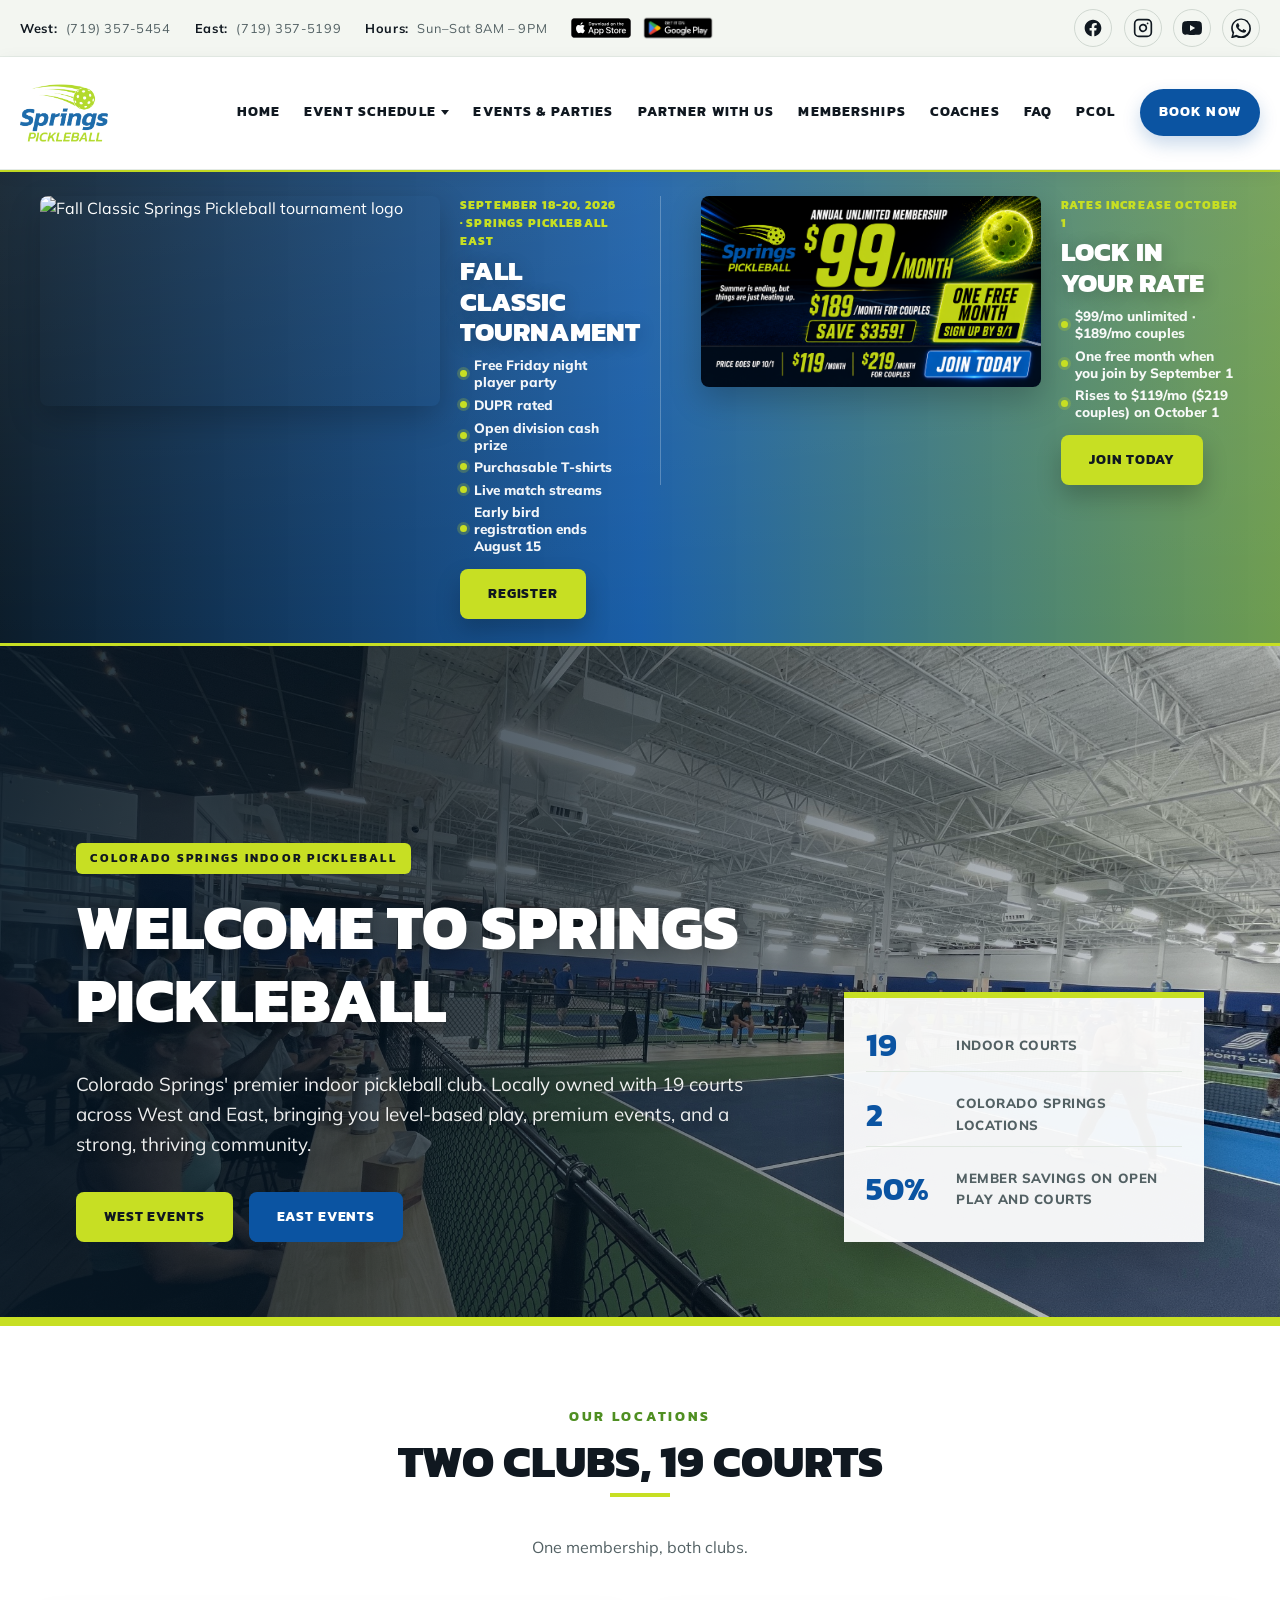
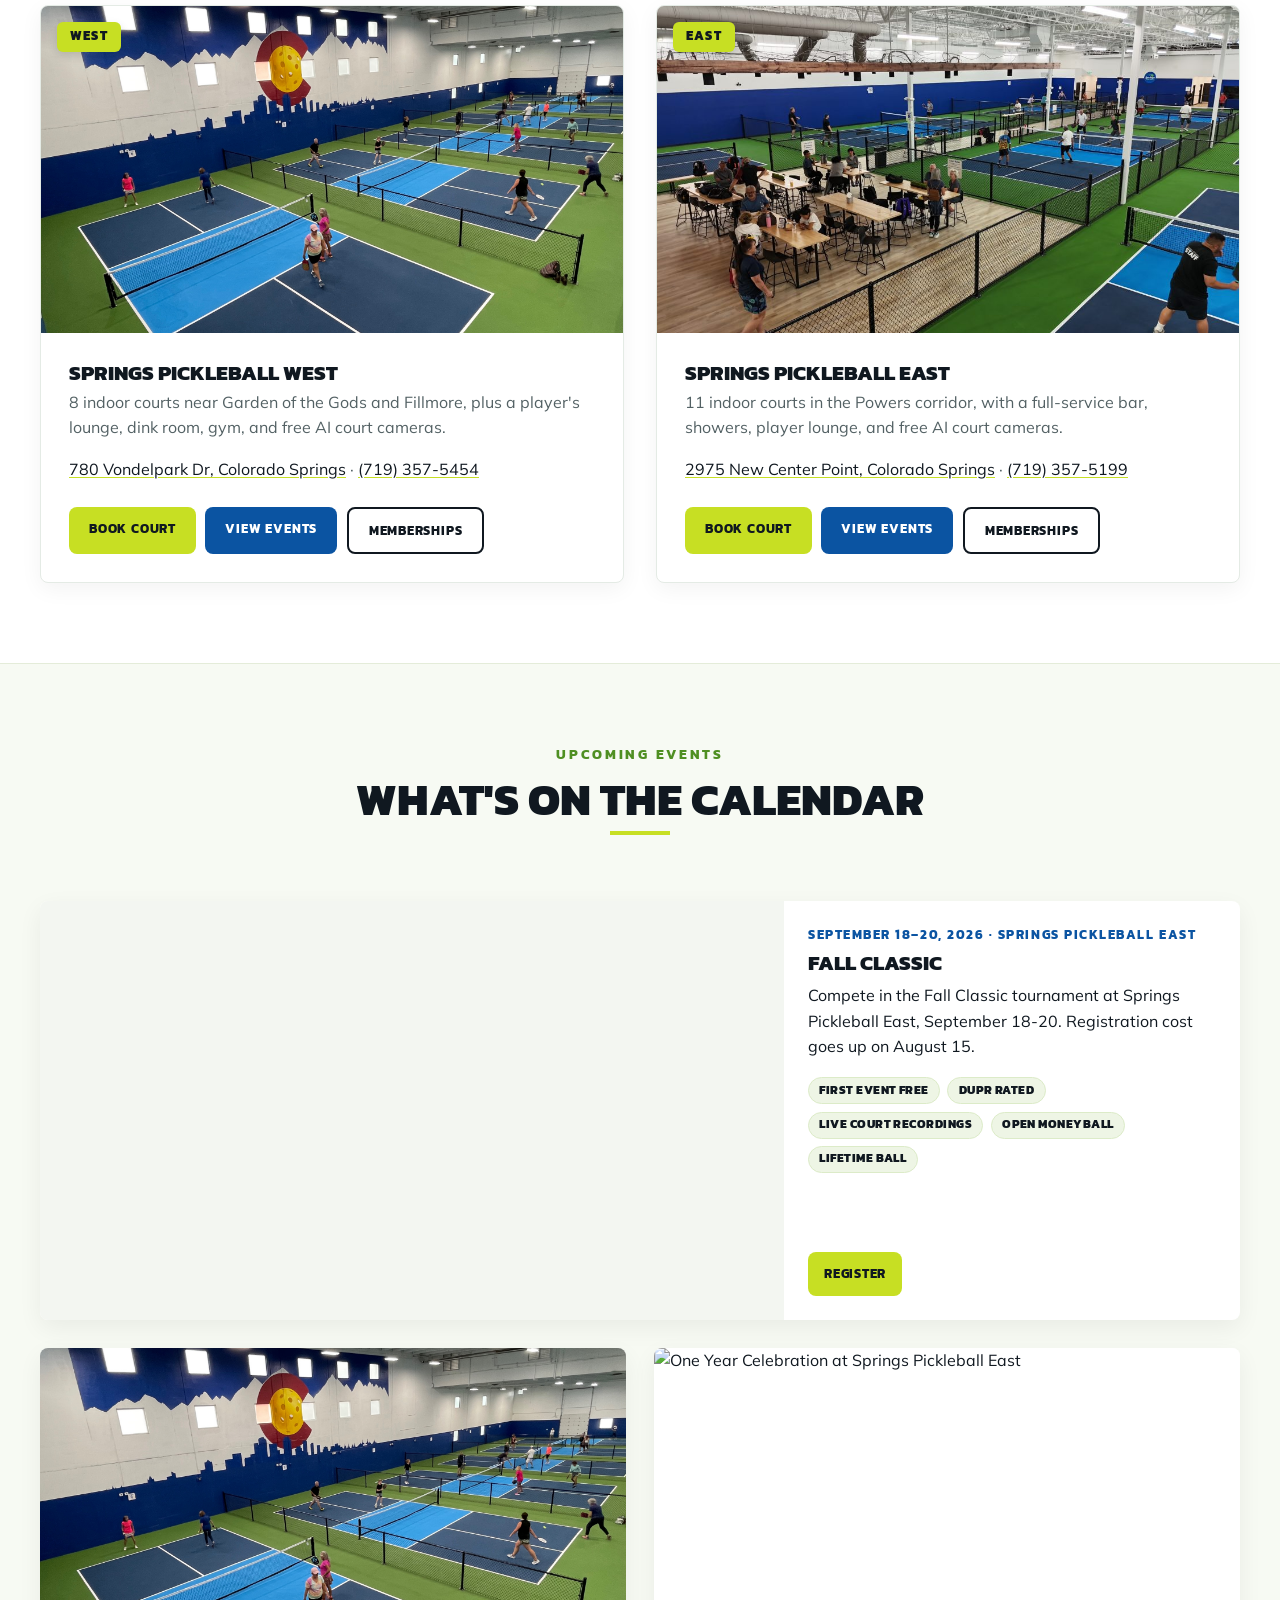
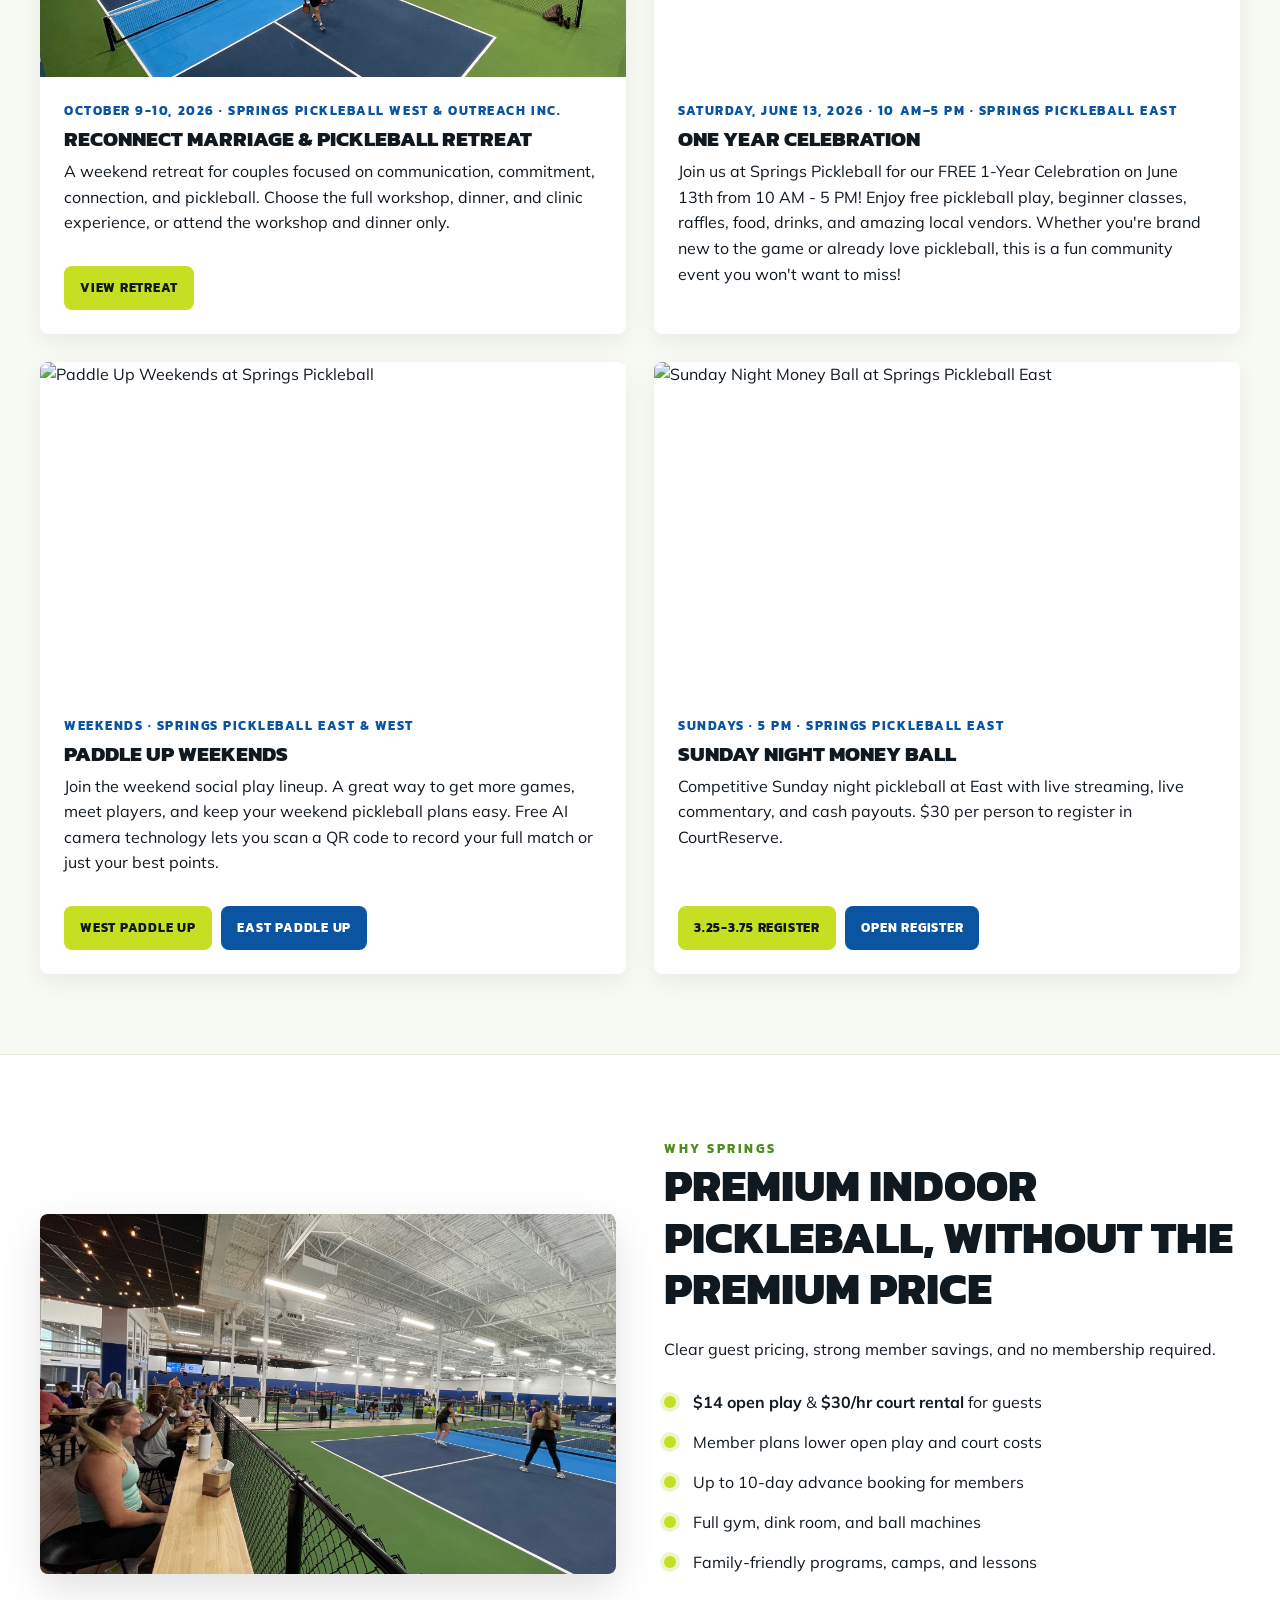
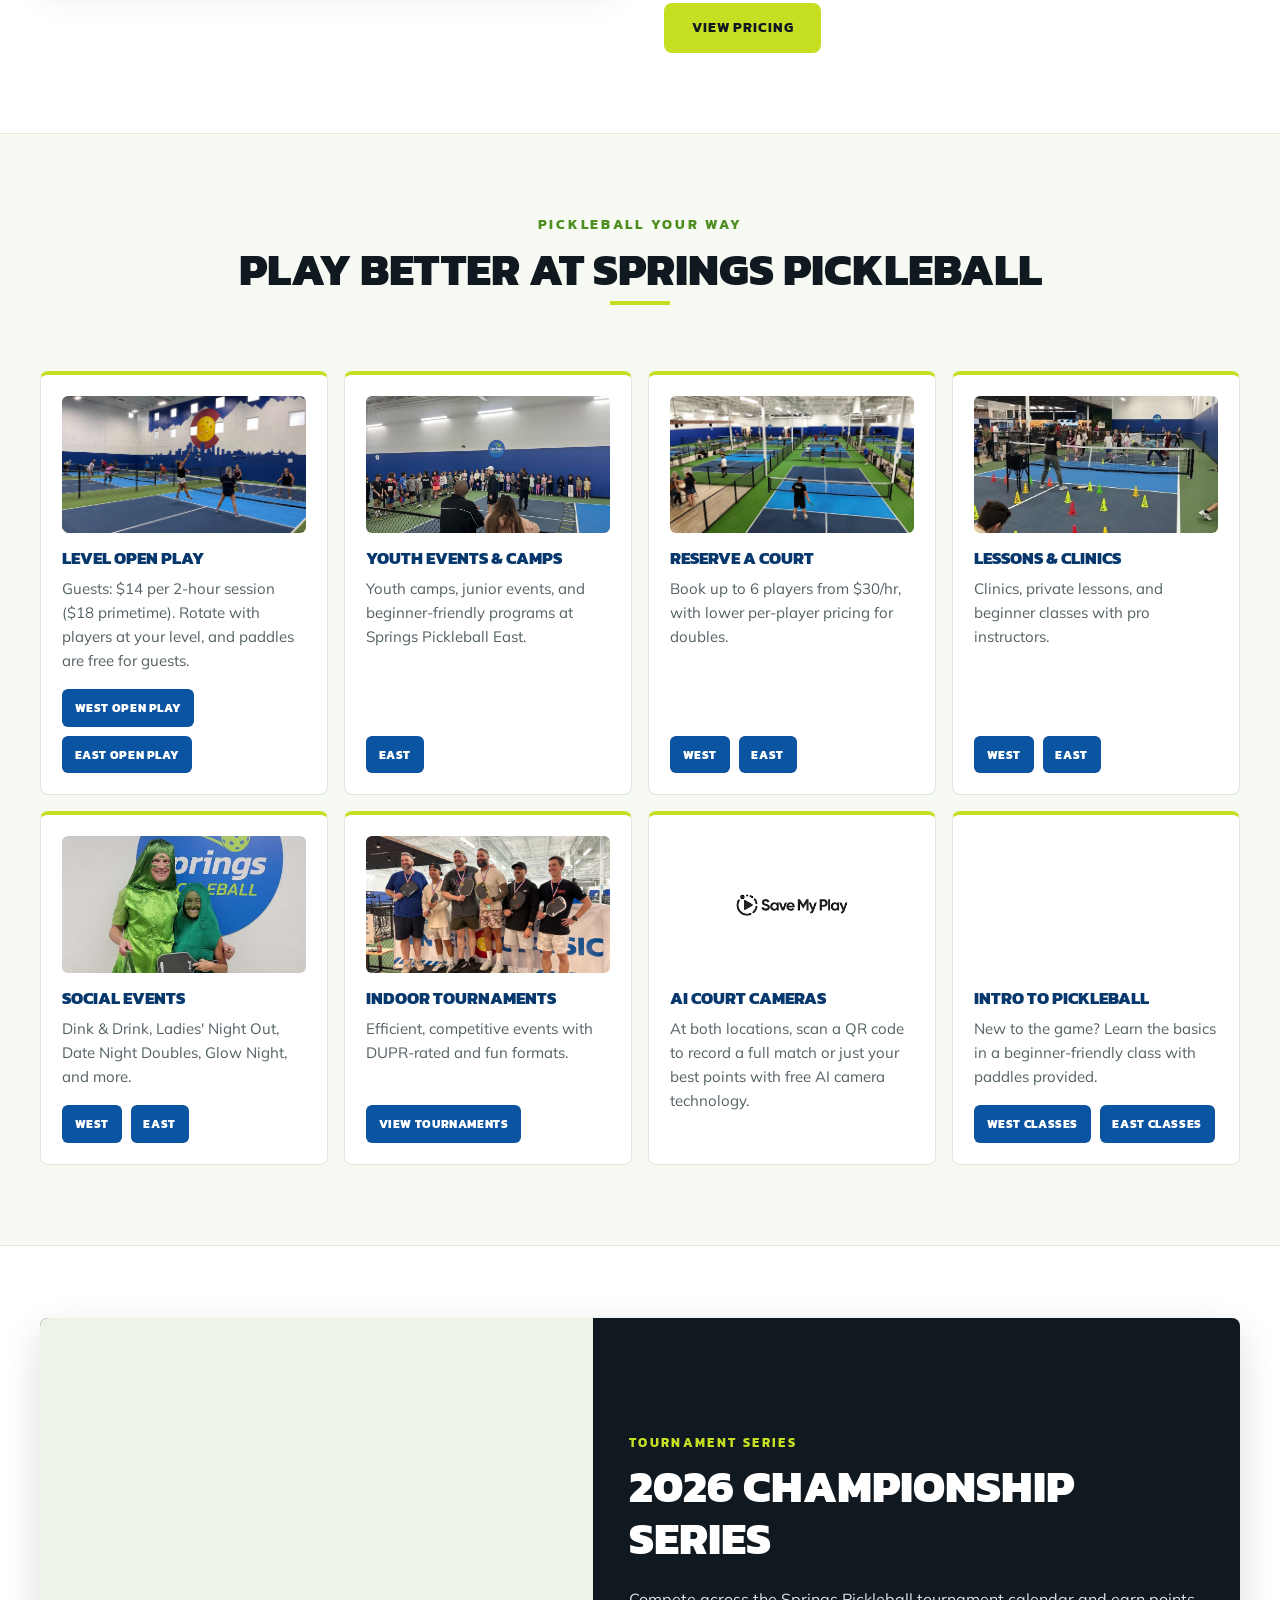
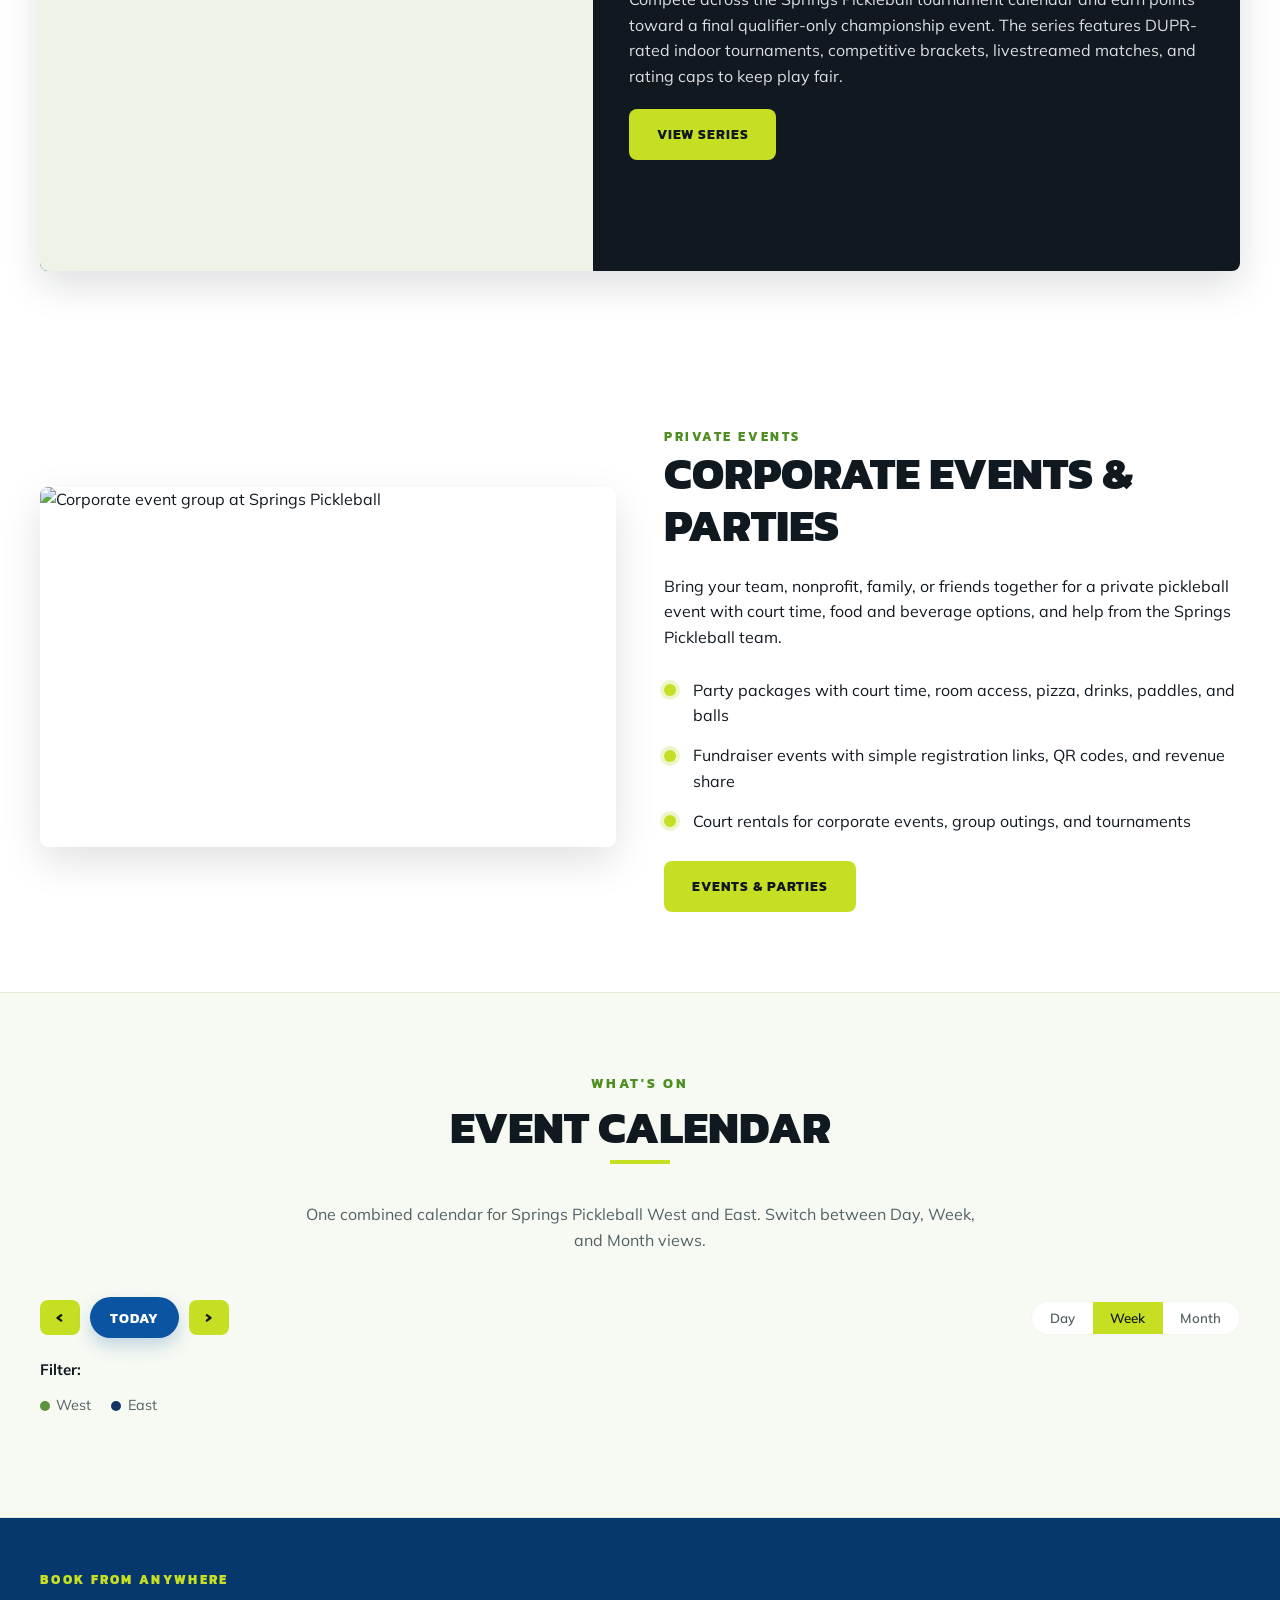
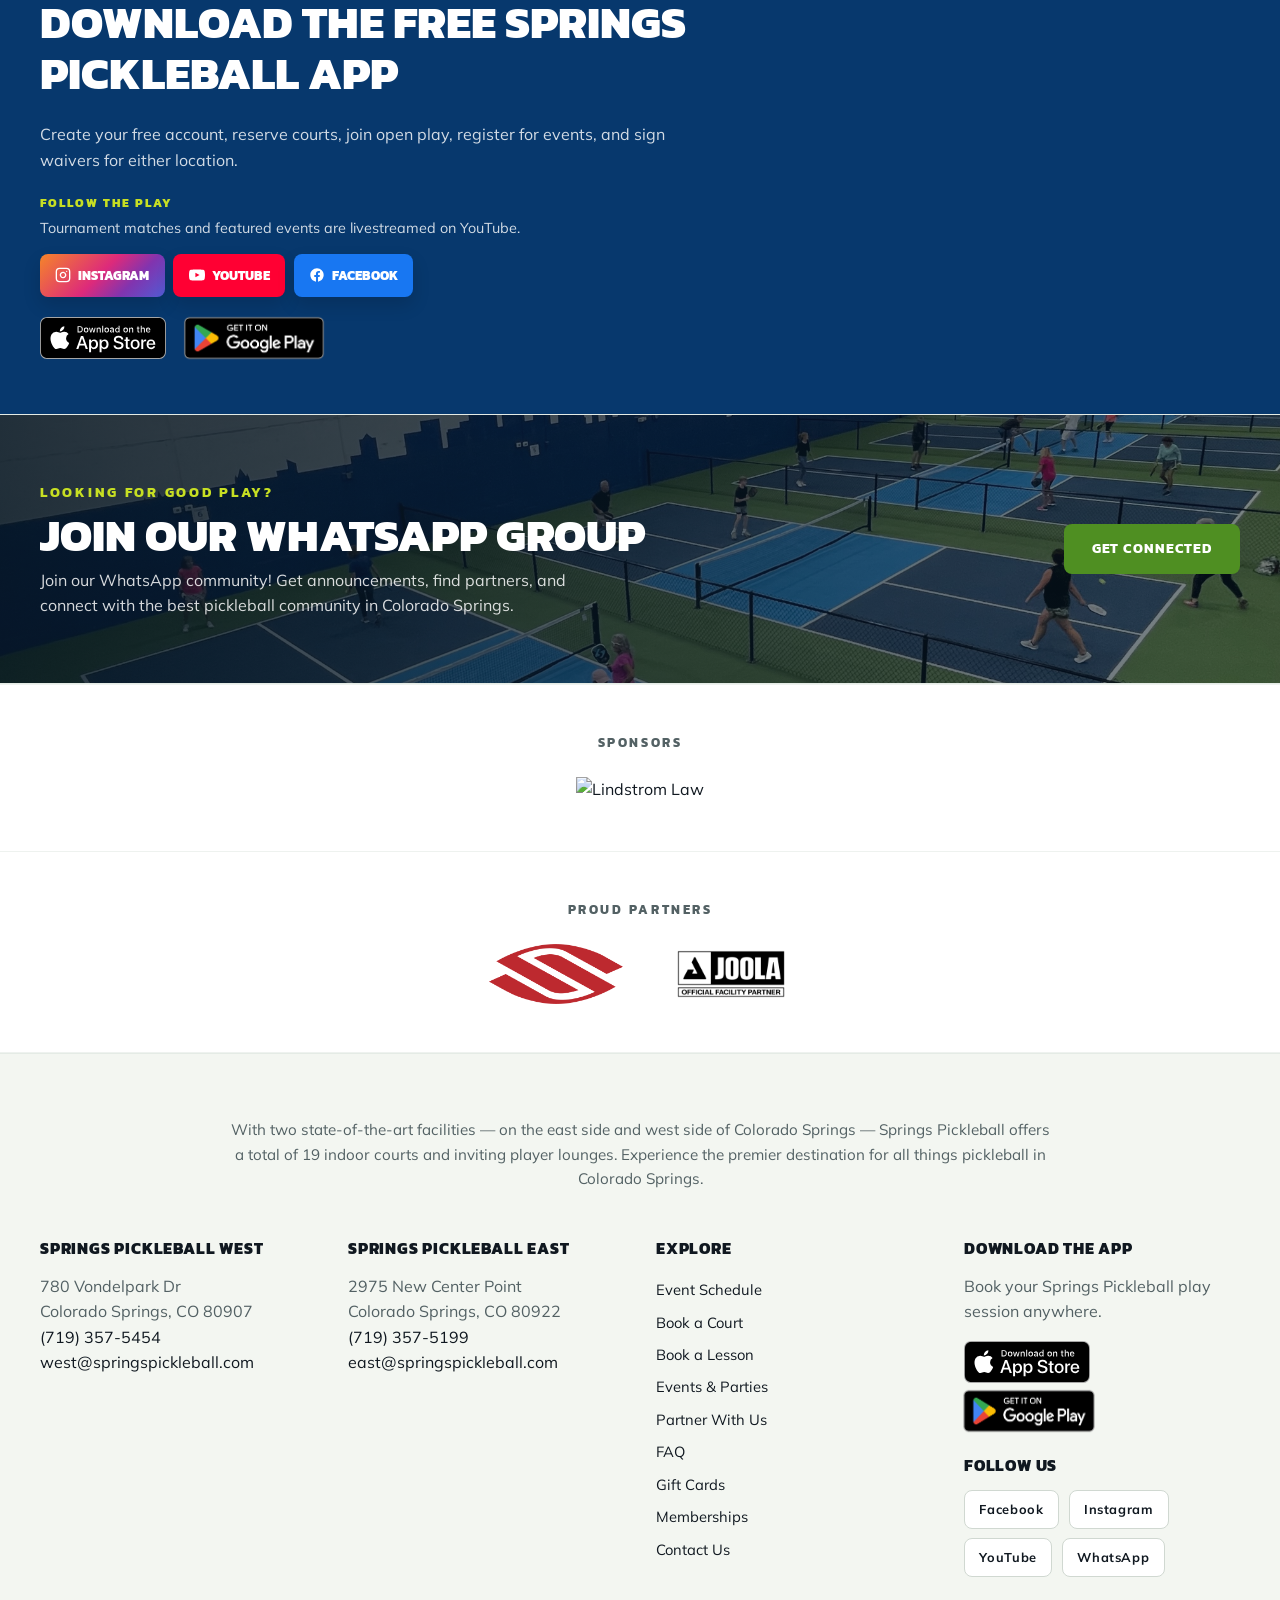
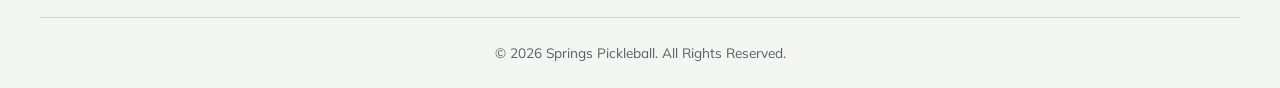
==== commit d71f283a: "remove jobs" ====
--- a/index.html
+++ b/index.html
@@ -626,7 +626,7 @@
       <div>
         <h4>Explore</h4>
         <ul>
-          <li><a href="jobs.html">Jobs</a></li>
+          <!-- <li><a href="jobs.html">Jobs</a></li> -->
           <li><a href="events.html">Event Schedule</a></li>
           <li><a href="book.html">Book a Court</a></li>
           <li><a href="instructors.html">Book a Lesson</a></li>
--- a/styles.css
+++ b/styles.css
@@ -863,21 +863,27 @@
 }
 .promo-duo-panel {
   display: grid;
-  grid-template-columns: minmax(120px, 160px) minmax(0, 1fr);
-  gap: 1.1rem;
+  grid-template-columns: minmax(220px, 340px) minmax(0, 1fr);
+  gap: 1.25rem;
   align-items: start;
   min-width: 0;
+}
+.promo-duo-panel:not(.promo-duo-panel--divider) {
+  grid-template-columns: minmax(260px, 400px) minmax(0, 1fr);
 }
 .promo-duo-panel--divider {
   border-left: 1px solid rgba(255,255,255,0.25);
   padding-left: 2.5rem;
 }
 .promo-duo-media {
-  align-self: stretch;
-  min-height: 110px;
+  align-self: start;
   border-radius: 8px;
   overflow: hidden;
   box-shadow: 0 12px 32px rgba(0,0,0,0.22);
+  aspect-ratio: 600 / 315;
+}
+.promo-duo-panel--divider .promo-duo-media {
+  aspect-ratio: 1672 / 941;
 }
 .promo-duo-media img {
   width: 100%;
@@ -953,19 +959,9 @@
 }
 
 @media (max-width: 560px) {
-  .promo-duo-panel {
+  .promo-duo-panel,
+  .promo-duo-panel:not(.promo-duo-panel--divider) {
     grid-template-columns: 1fr;
-  }
-  .promo-duo-media {
-    min-height: 0;
-    aspect-ratio: 600 / 315;
-  }
-  .promo-duo-panel--divider .promo-duo-media {
-    aspect-ratio: 1672 / 941;
-    background: #05131f;
-  }
-  .promo-duo-panel--divider .promo-duo-media img {
-    object-fit: contain;
   }
   .promo-duo-kicker {
     font-size: 0.7rem;
@@ -2026,6 +2022,24 @@
   transition: transform 0.2s, box-shadow 0.2s;
 }
 .plan:hover { transform: translateY(-4px); box-shadow: 0 14px 34px rgba(0,0,0,0.08); }
+.plan-title {
+  align-items: center;
+  display: flex;
+  flex-wrap: wrap;
+  gap: 0.45rem 0.65rem;
+}
+.plan-title-promo {
+  background: var(--main);
+  border-radius: 999px;
+  color: var(--black);
+  display: inline-flex;
+  font-family: var(--font-head);
+  font-size: 0.68rem;
+  font-weight: 800;
+  line-height: 1.1;
+  padding: 0.28rem 0.65rem;
+  text-transform: uppercase;
+}
 .plan-unlimited_plus {
   grid-column: 2;
 }
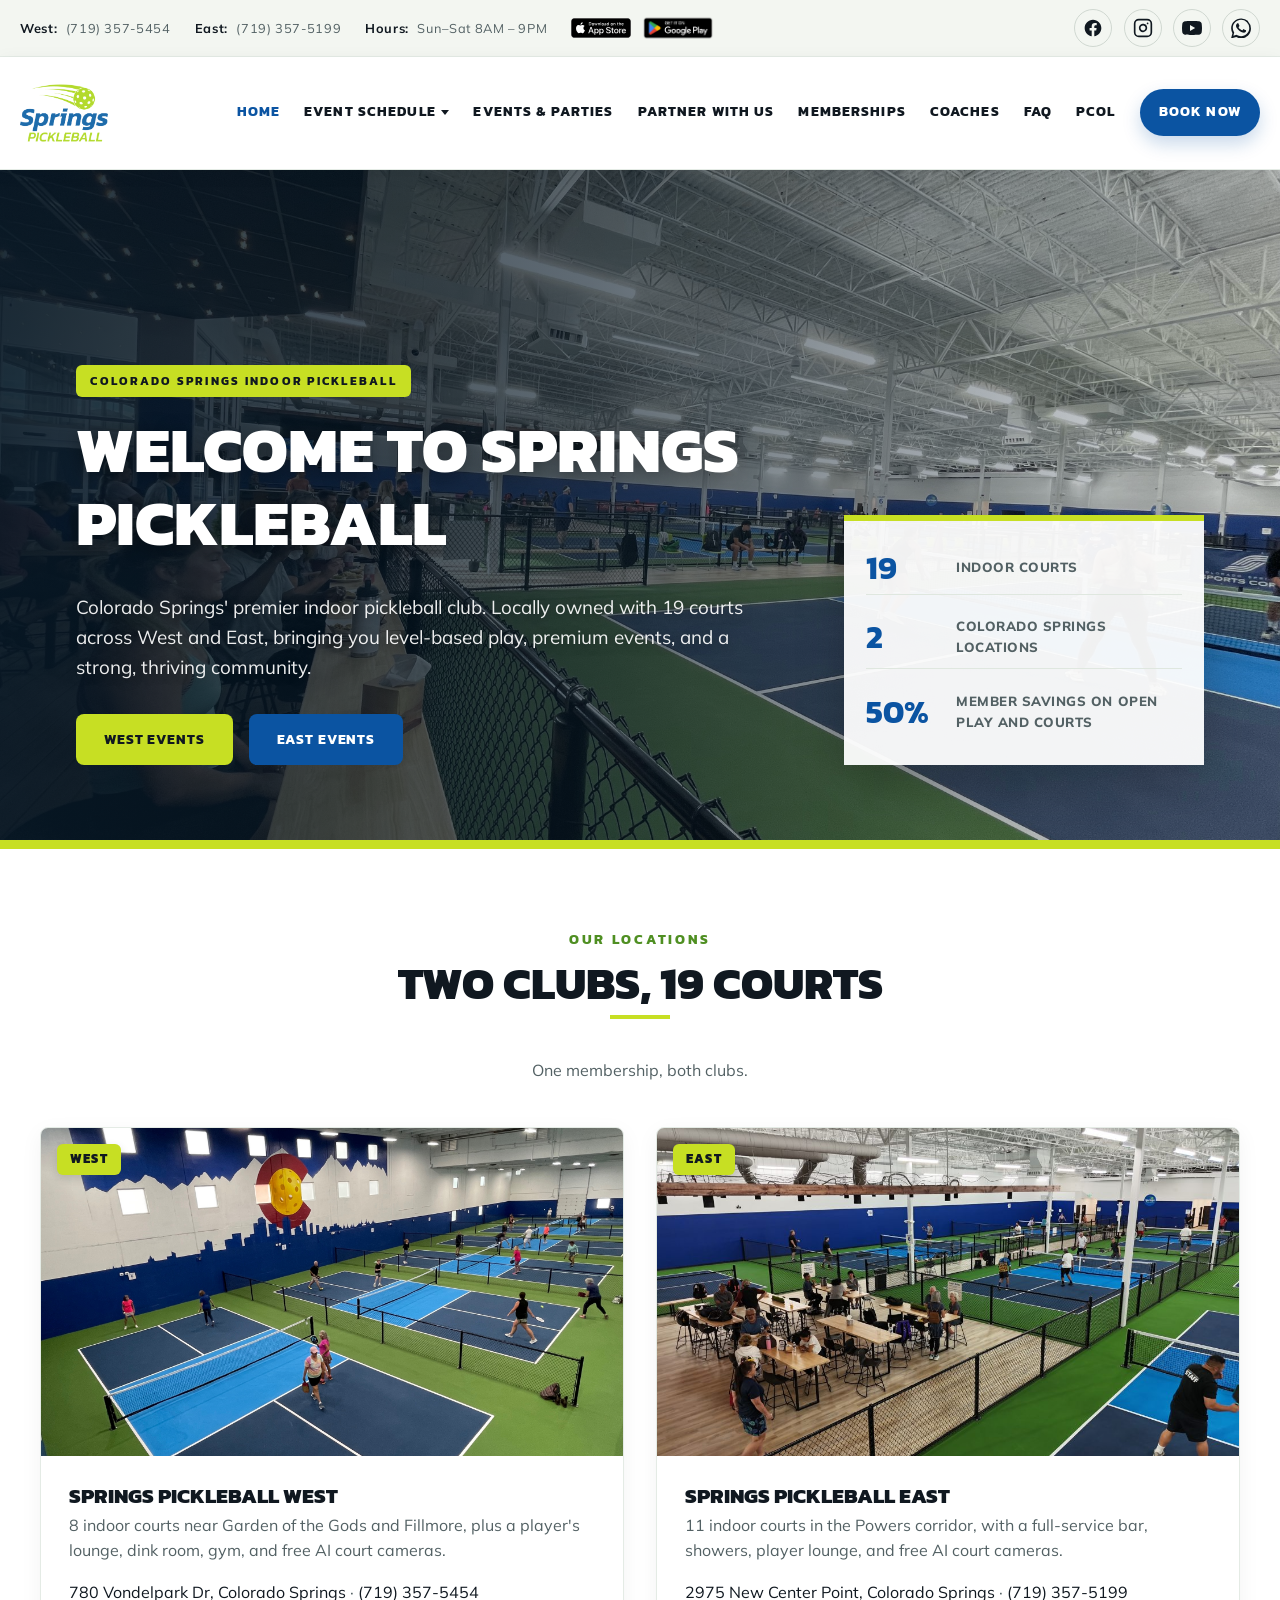
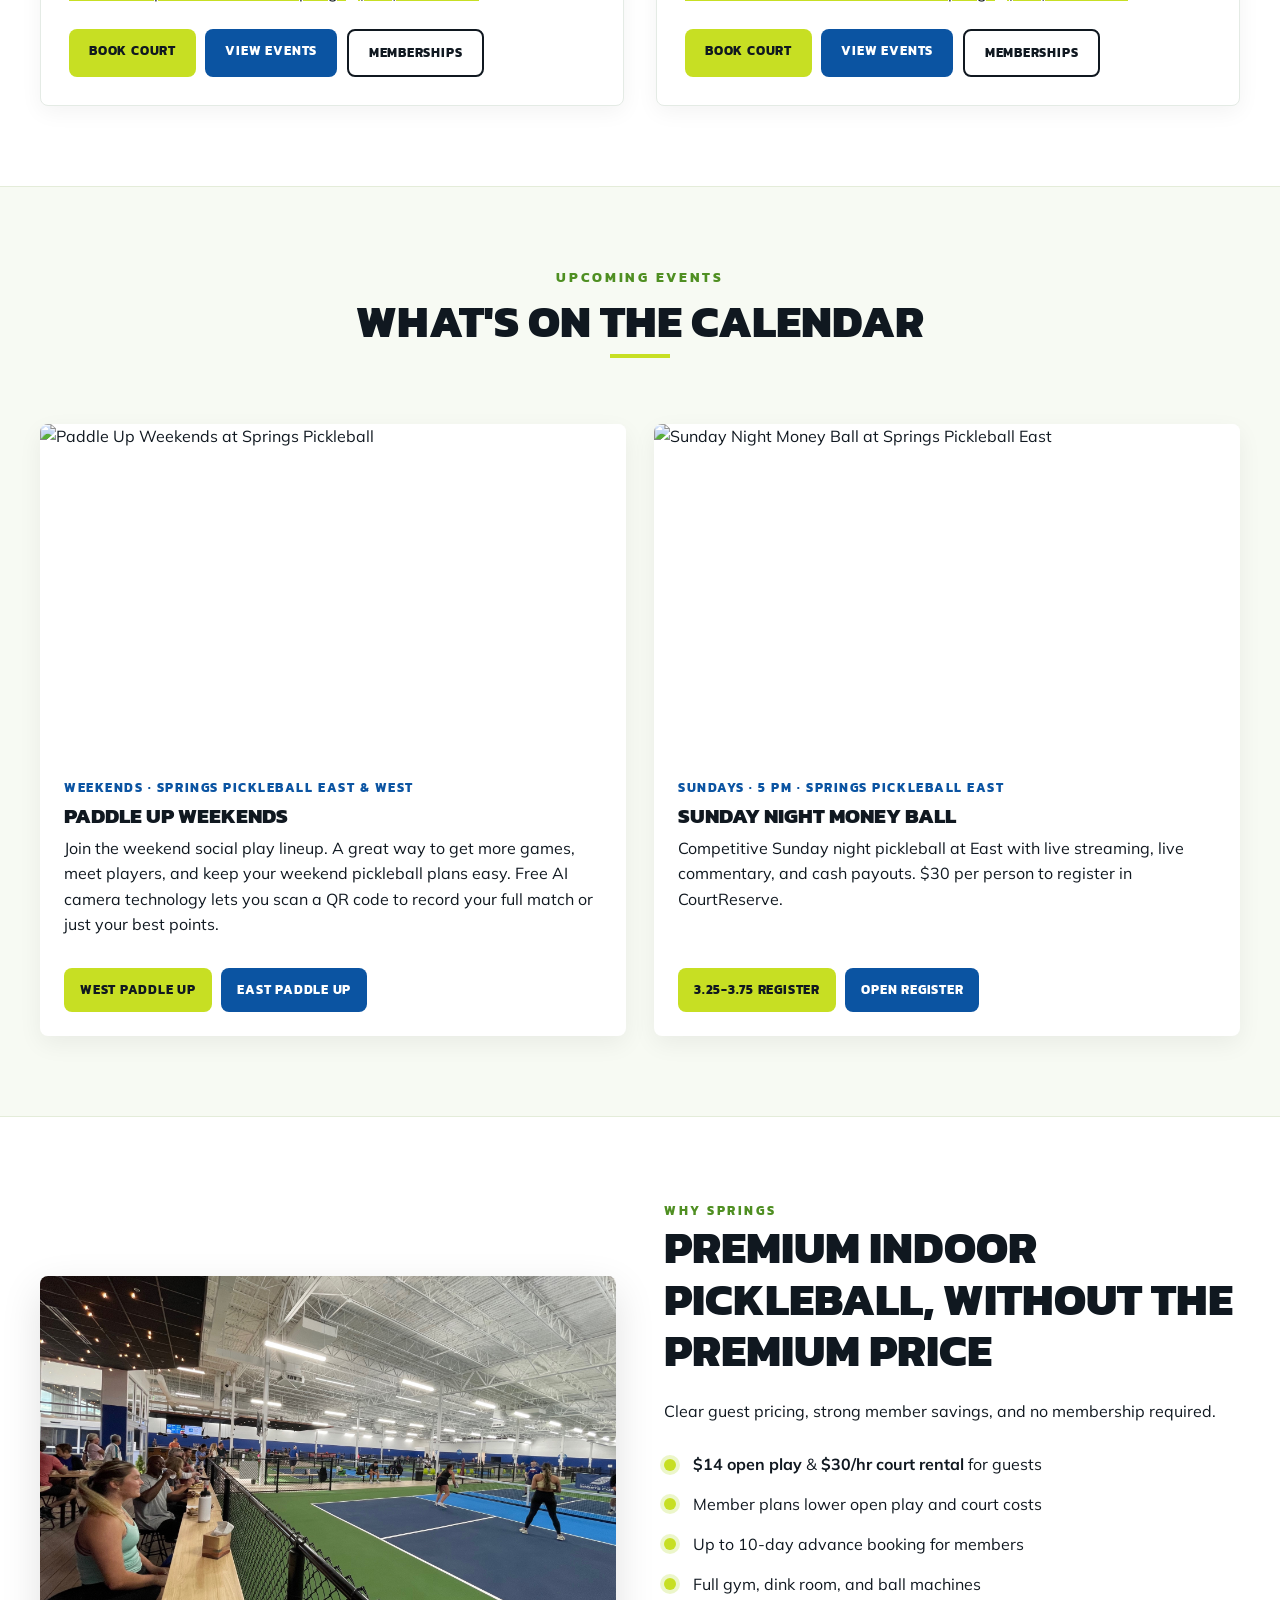
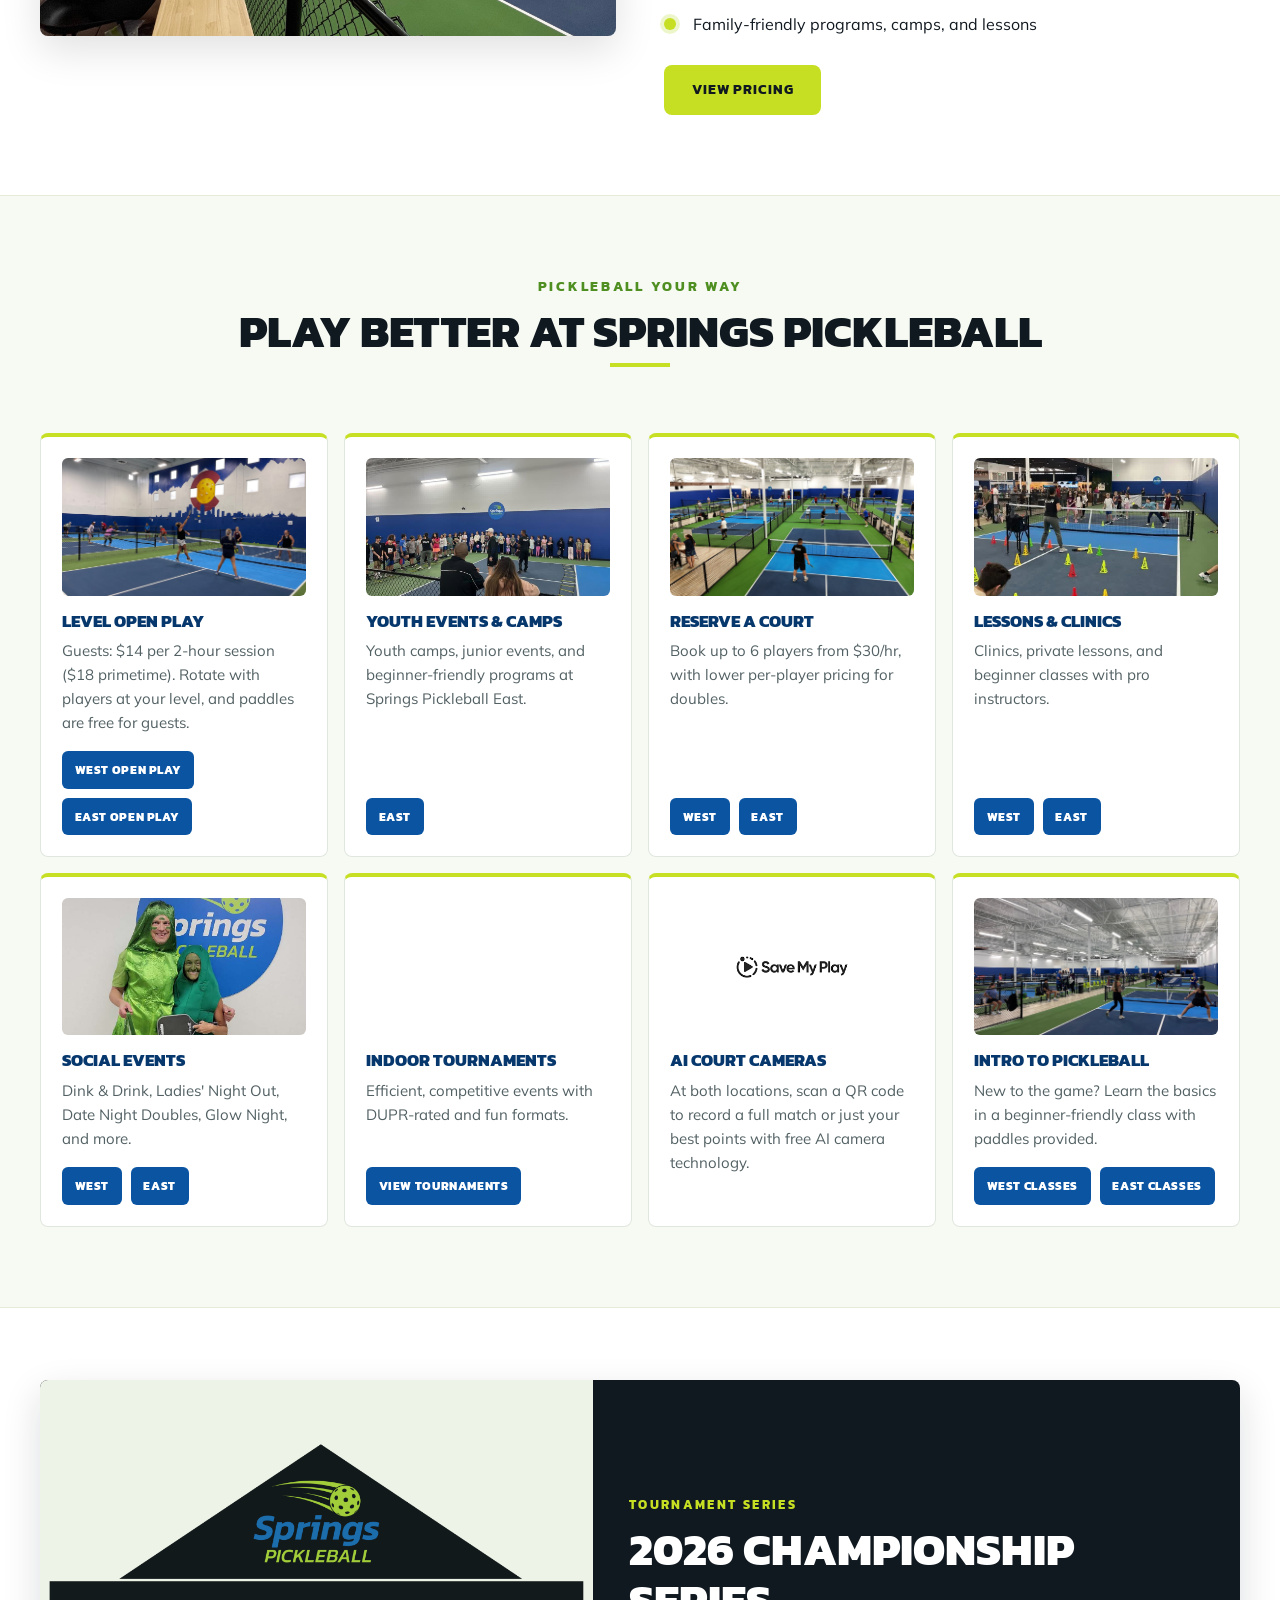
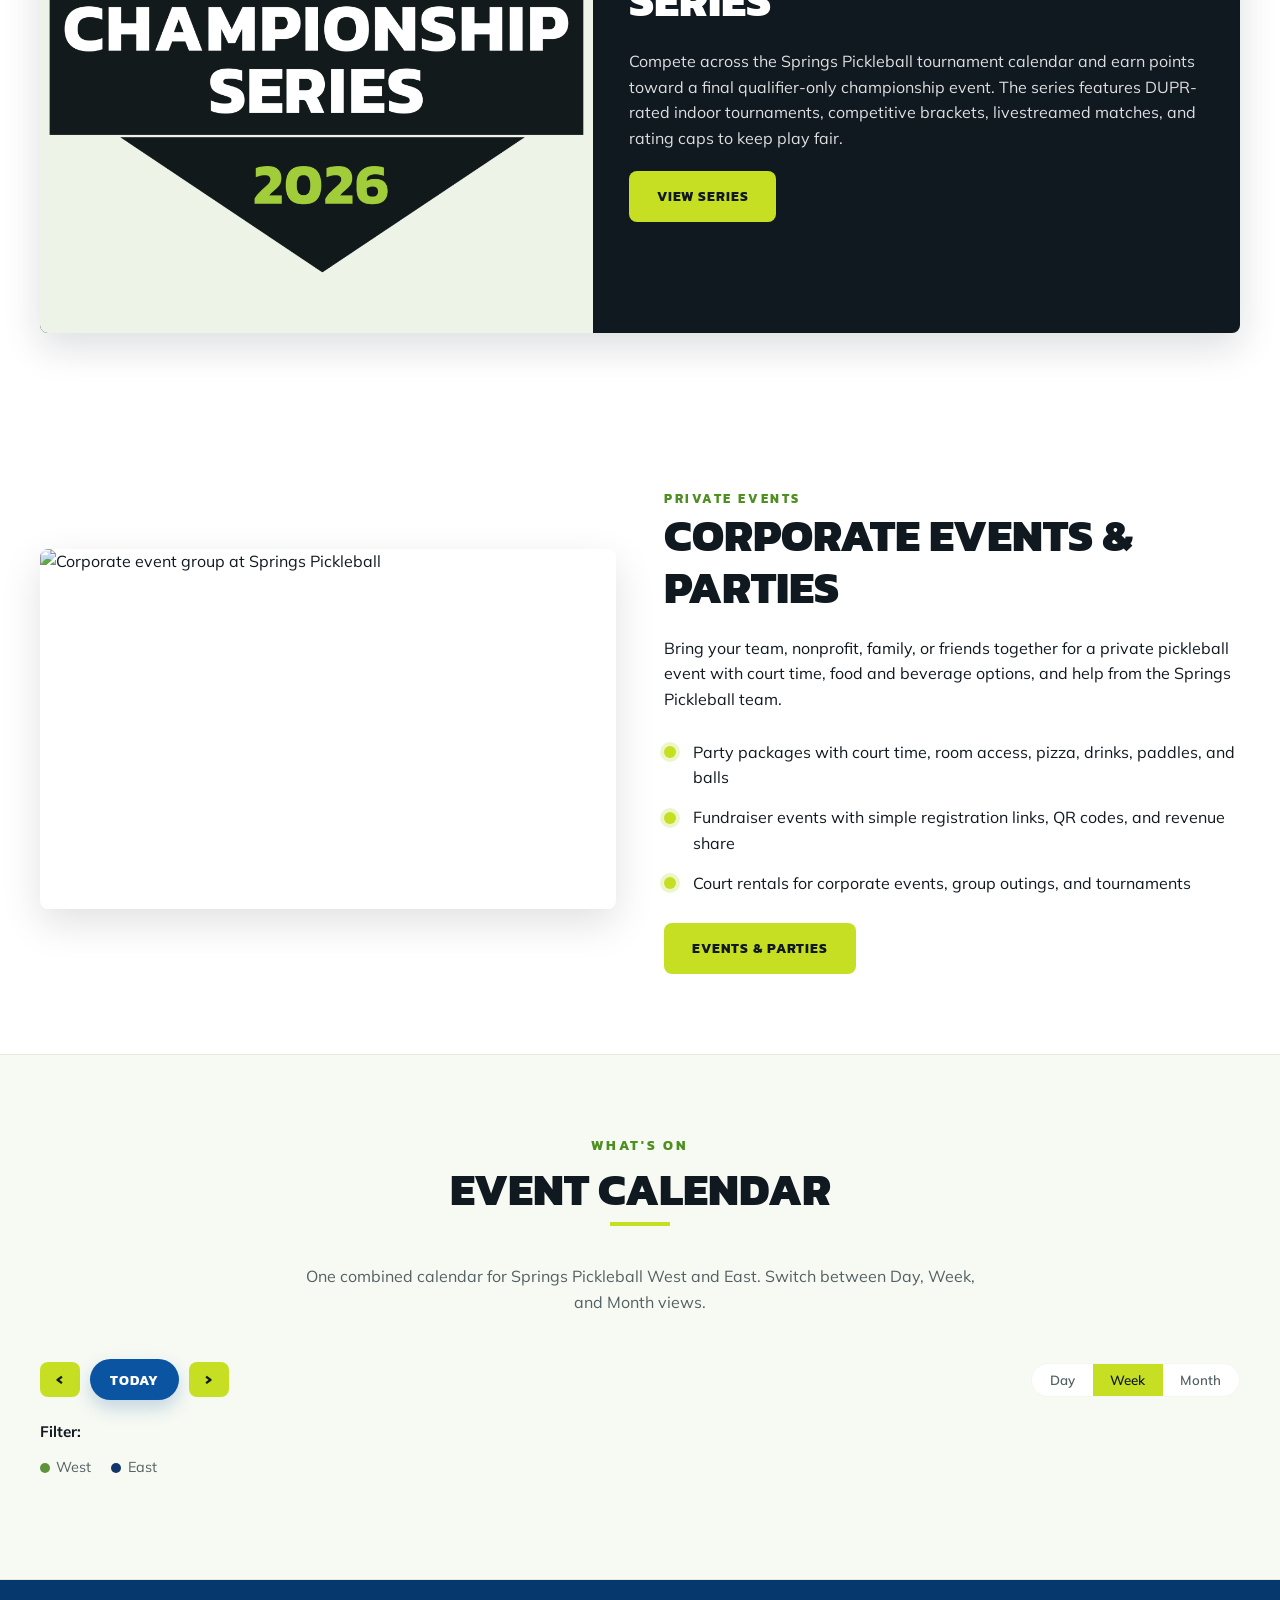
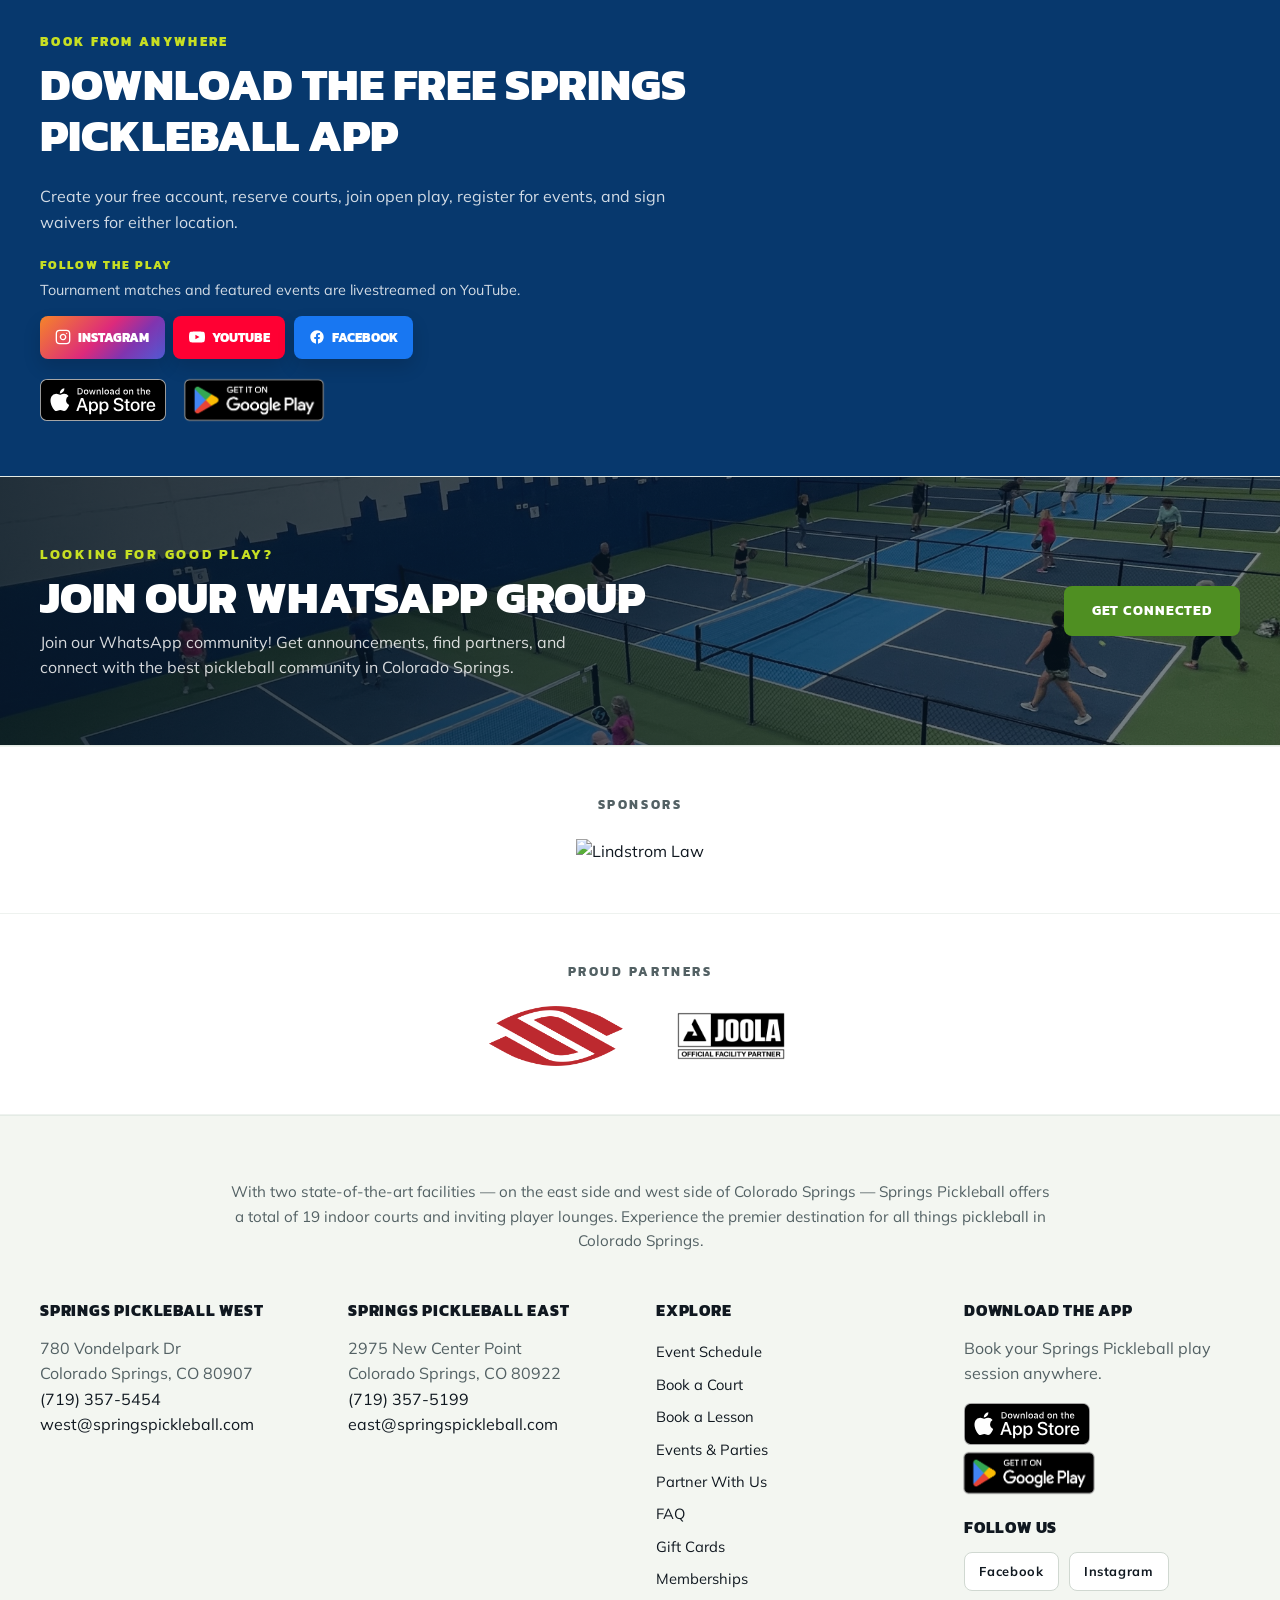
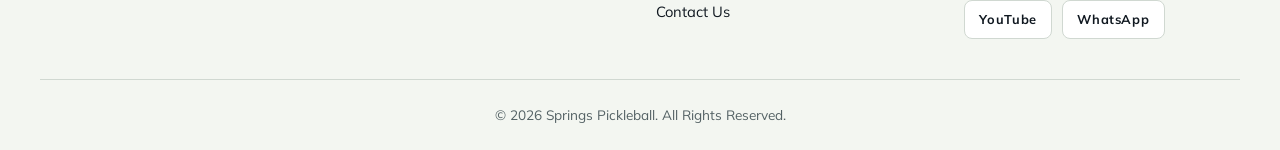
==== commit 6affcd5b: "remove wedding retreat" ====
--- a/index.html
+++ b/index.html
@@ -329,17 +329,6 @@
           </div>
         </div>
       </div>
-      <div class="event-card" data-event-end="2026-10-10">
-        <div class="event-photo"><img src="images/west-overview-people.jpg" alt="Couples pickleball retreat at Springs Pickleball West" loading="lazy" decoding="async"></div>
-        <div class="event-body">
-          <div class="date">October 9-10, 2026 · Springs Pickleball West &amp; Outreach Inc.</div>
-          <h3>ReConnect Marriage &amp; Pickleball Retreat</h3>
-          <p>A weekend retreat for couples focused on communication, commitment, connection, and pickleball. Choose the full workshop, dinner, and clinic experience, or attend the workshop and dinner only.</p>
-          <div class="event-actions">
-            <a href="reconnect-marriage-pickleball-retreat.html" class="btn">View Retreat</a>
-          </div>
-        </div>
-      </div>
       <div class="event-card" data-event-end="2026-06-13">
         <div class="event-photo event-graphic"><img src="images/one_year_celeb_flyer.png" alt="One Year Celebration at Springs Pickleball East" loading="lazy" decoding="async"></div>
         <div class="event-body">
--- a/styles.css
+++ b/styles.css
@@ -1924,77 +1924,8 @@
     url('images/corporate-group.png') center/cover no-repeat;
 }
 
-/* ===== ReConnect retreat page ===== */
-.reconnect-head {
-  background:
-    linear-gradient(90deg, rgba(7,24,38,0.88), rgba(7,24,38,0.48)),
-    url('images/west-overview-people.jpg') center/cover no-repeat;
-}
-.reconnect-head .hero-ctas .btn-outline {
-  color: var(--white);
-  border-color: var(--main);
-}
-.reconnect-head .hero-ctas .btn-outline:hover {
-  color: var(--black);
-}
-.reconnect-intro {
-  display: grid;
-  gap: 1.5rem;
-  grid-template-columns: repeat(2, minmax(0, 1fr));
-}
-.reconnect-panel {
-  background: var(--white);
-  border: 1px solid #dfe7df;
-  border-top: 5px solid var(--main);
-  border-radius: 8px;
-  box-shadow: 0 8px 22px rgba(16,24,26,0.05);
-  padding: 1.75rem;
-}
-.reconnect-panel h3 {
-  color: var(--accent-dark);
-}
-.reconnect-panel p:last-child {
-  margin-bottom: 0;
-}
-.reconnect-included .card {
-  min-height: 100%;
-}
-.reconnect-schedule {
-  display: grid;
-  gap: 1.25rem;
-  margin: 0 auto;
-  max-width: 920px;
-}
-.reconnect-schedule .event {
-  margin-bottom: 0;
-}
-.reconnect-schedule ul {
-  list-style: none;
-  margin: 1rem 0 0;
-  padding: 0;
-}
-.reconnect-schedule li {
-  border-top: 1px solid #eef2ef;
-  color: var(--muted);
-  padding: 0.75rem 0;
-}
-.reconnect-schedule li:last-child {
-  padding-bottom: 0;
-}
-.reconnect-schedule strong {
-  color: var(--black);
-}
-.reconnect-cta {
-  background:
-    linear-gradient(90deg, rgba(7,24,38,0.88), rgba(7,24,38,0.50)),
-    url('images/west-close-people.jpg') center/cover no-repeat;
-}
-
 @media (max-width: 960px) {
   .package-grid {
-    grid-template-columns: 1fr;
-  }
-  .reconnect-intro {
     grid-template-columns: 1fr;
   }
 }
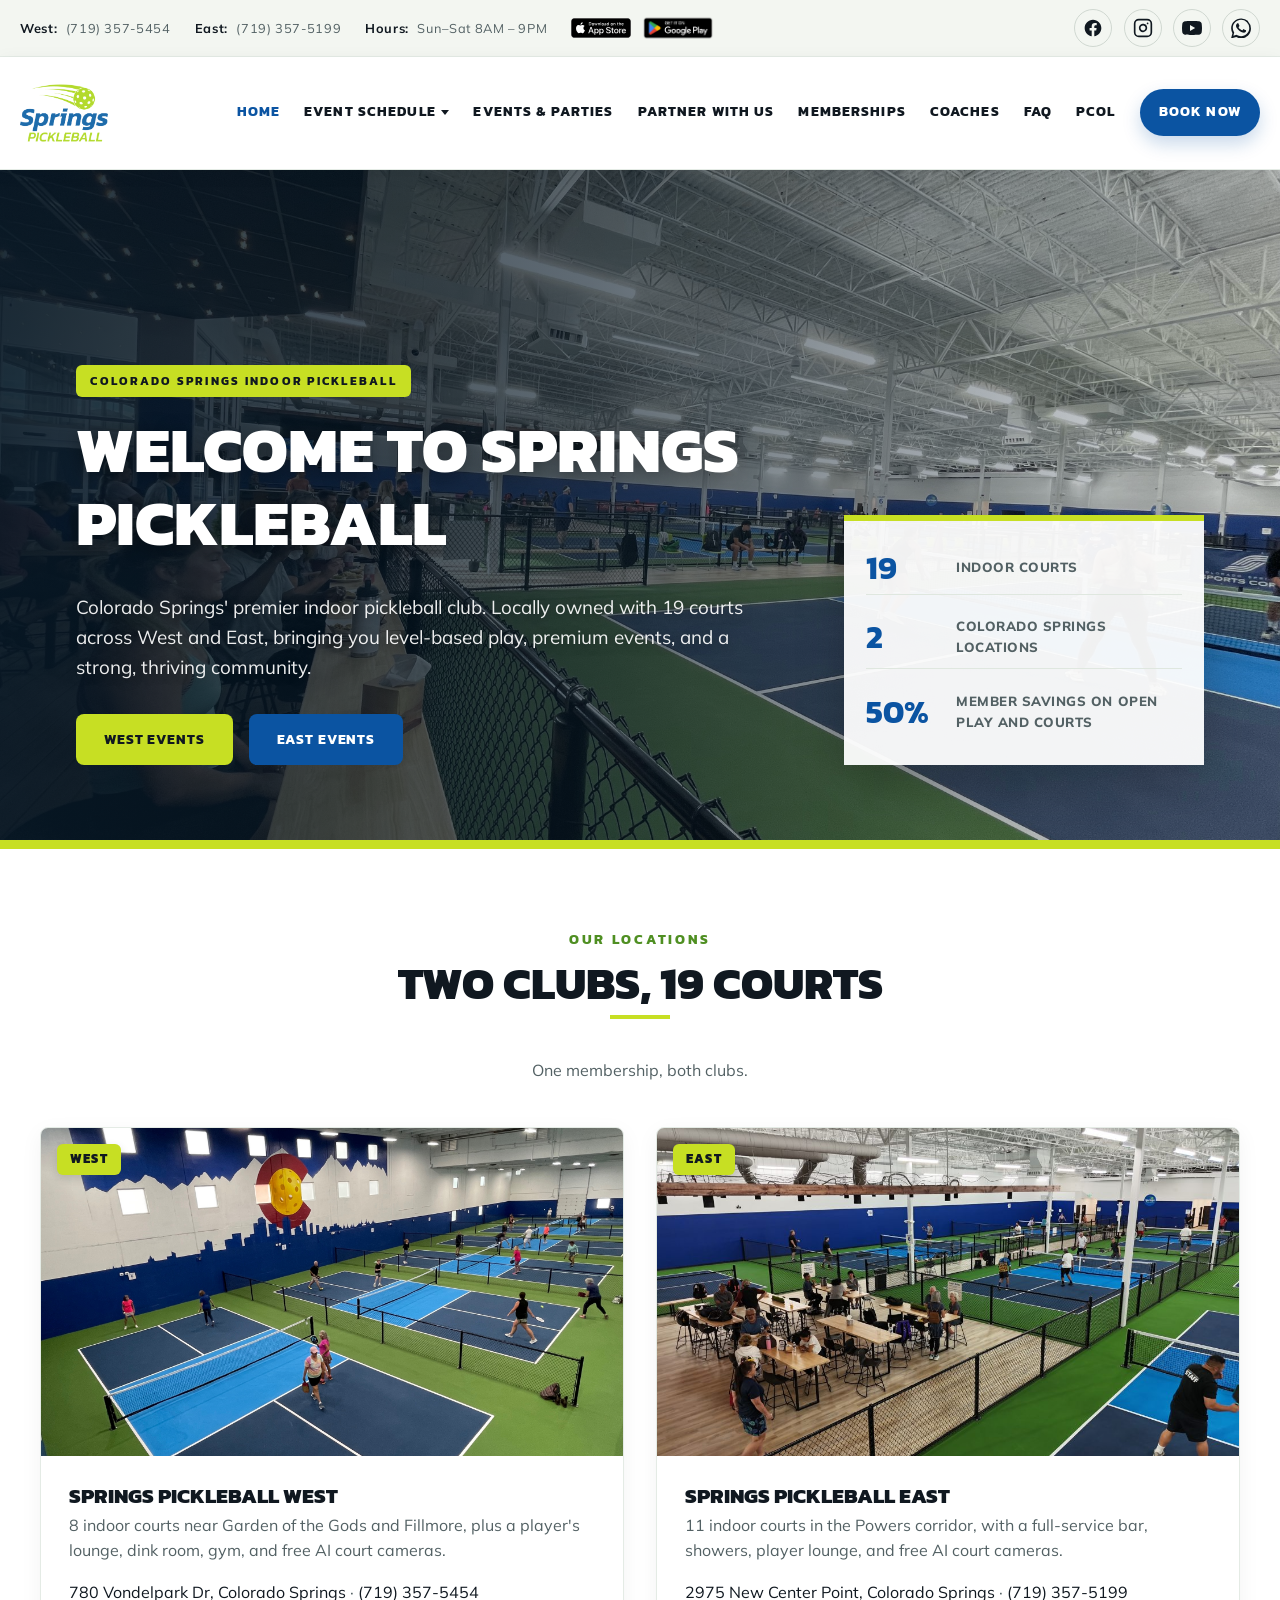
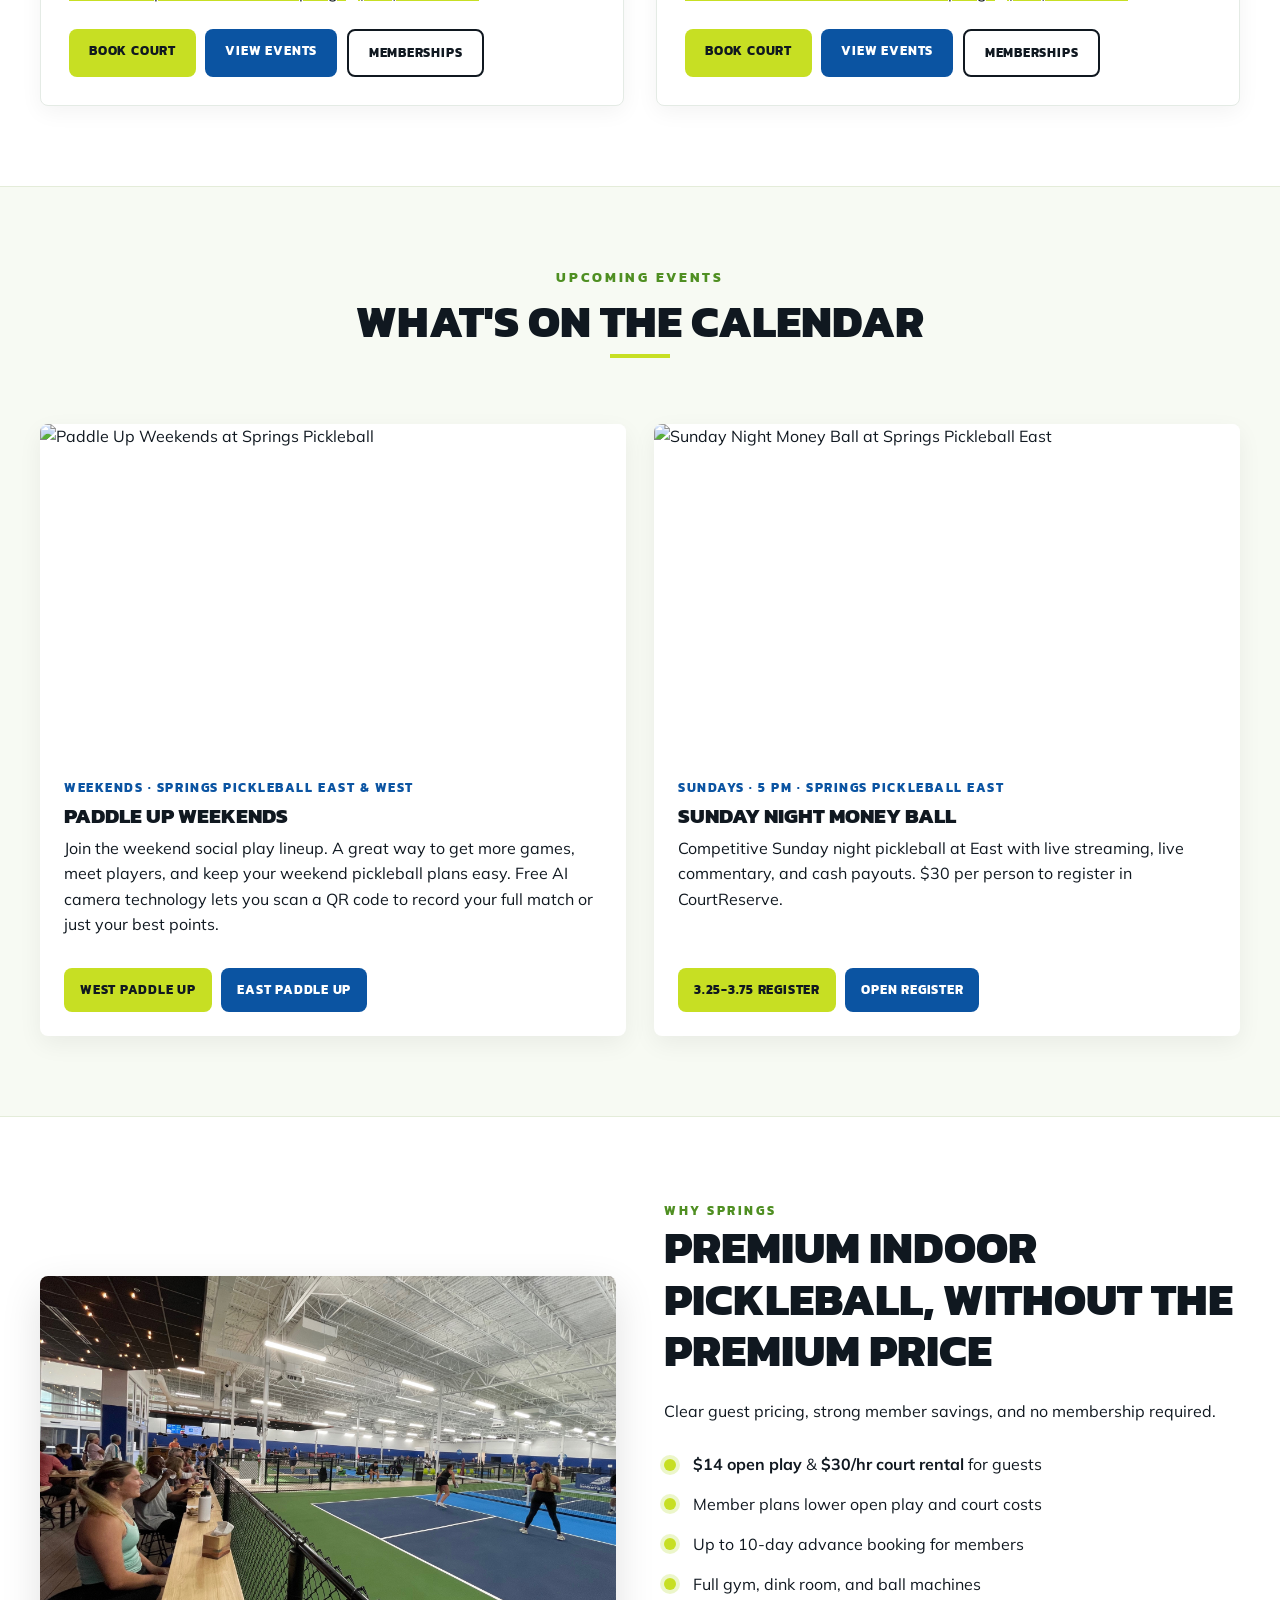
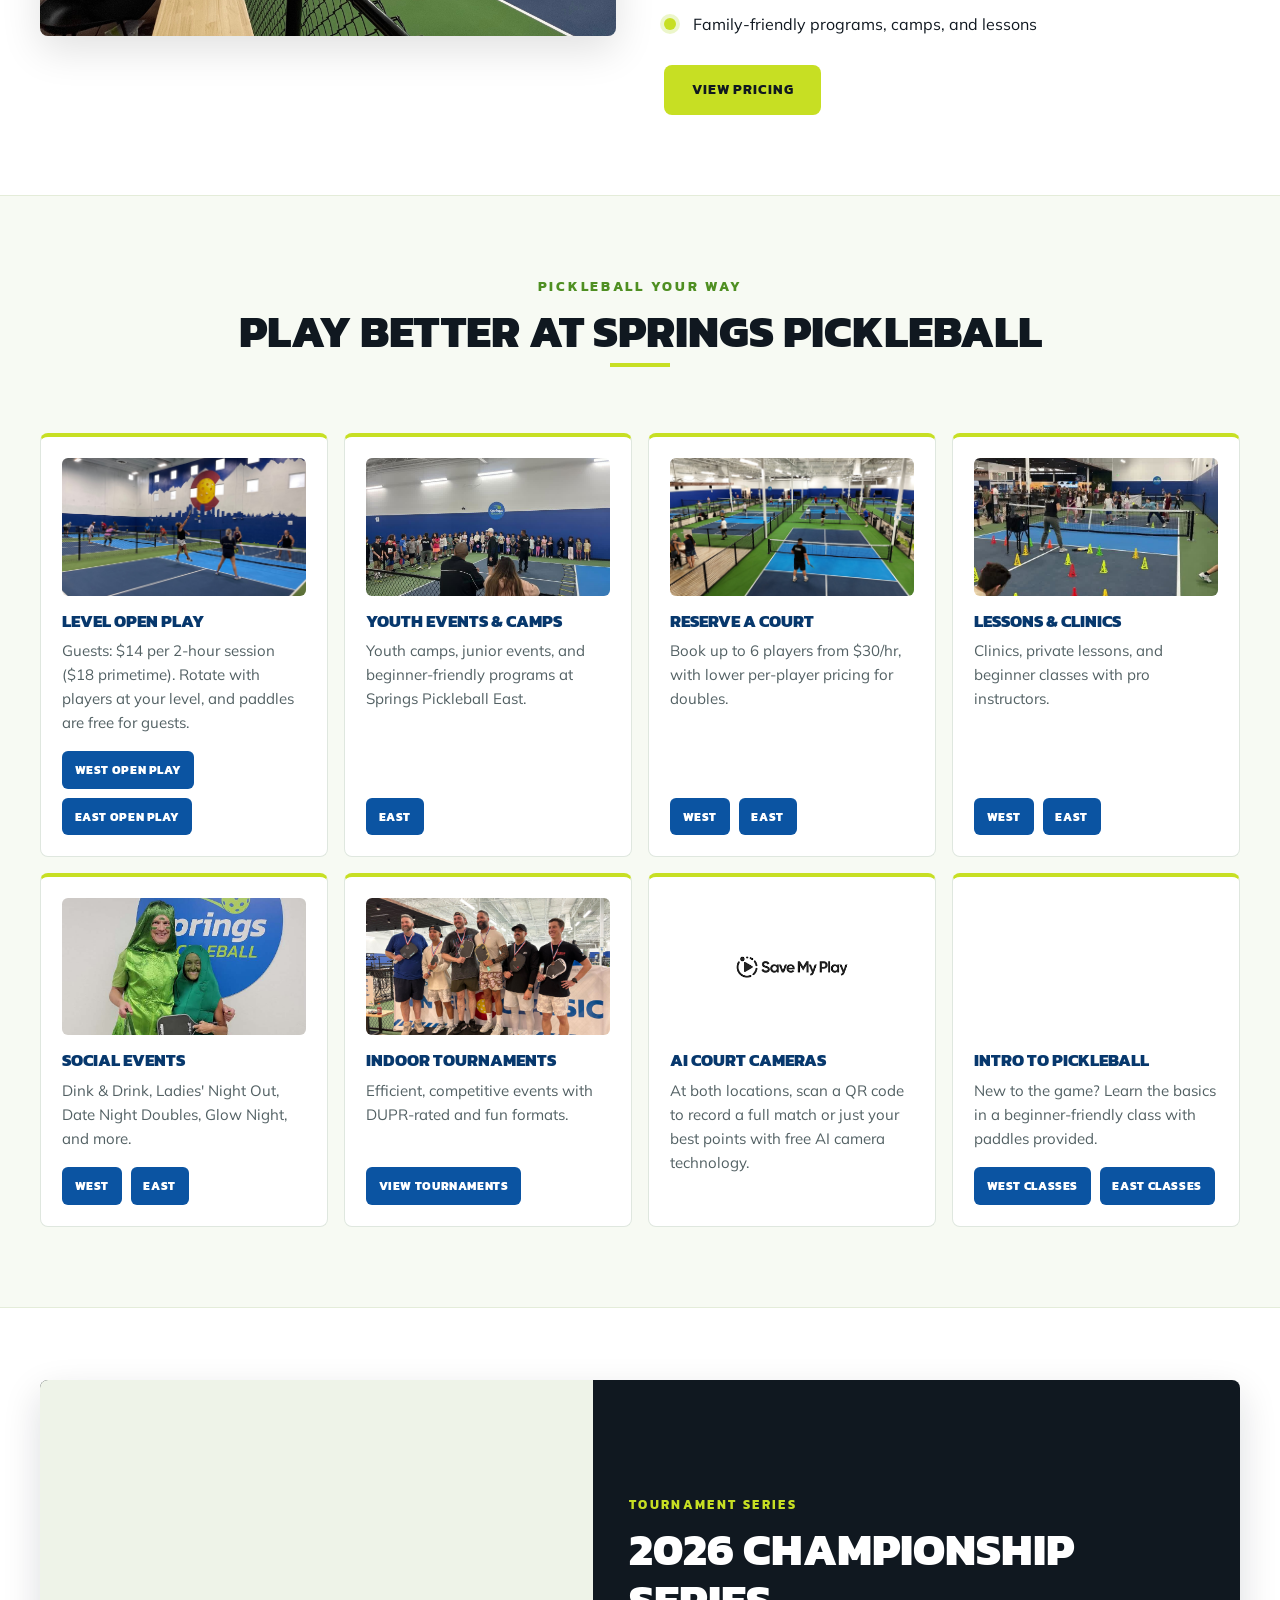
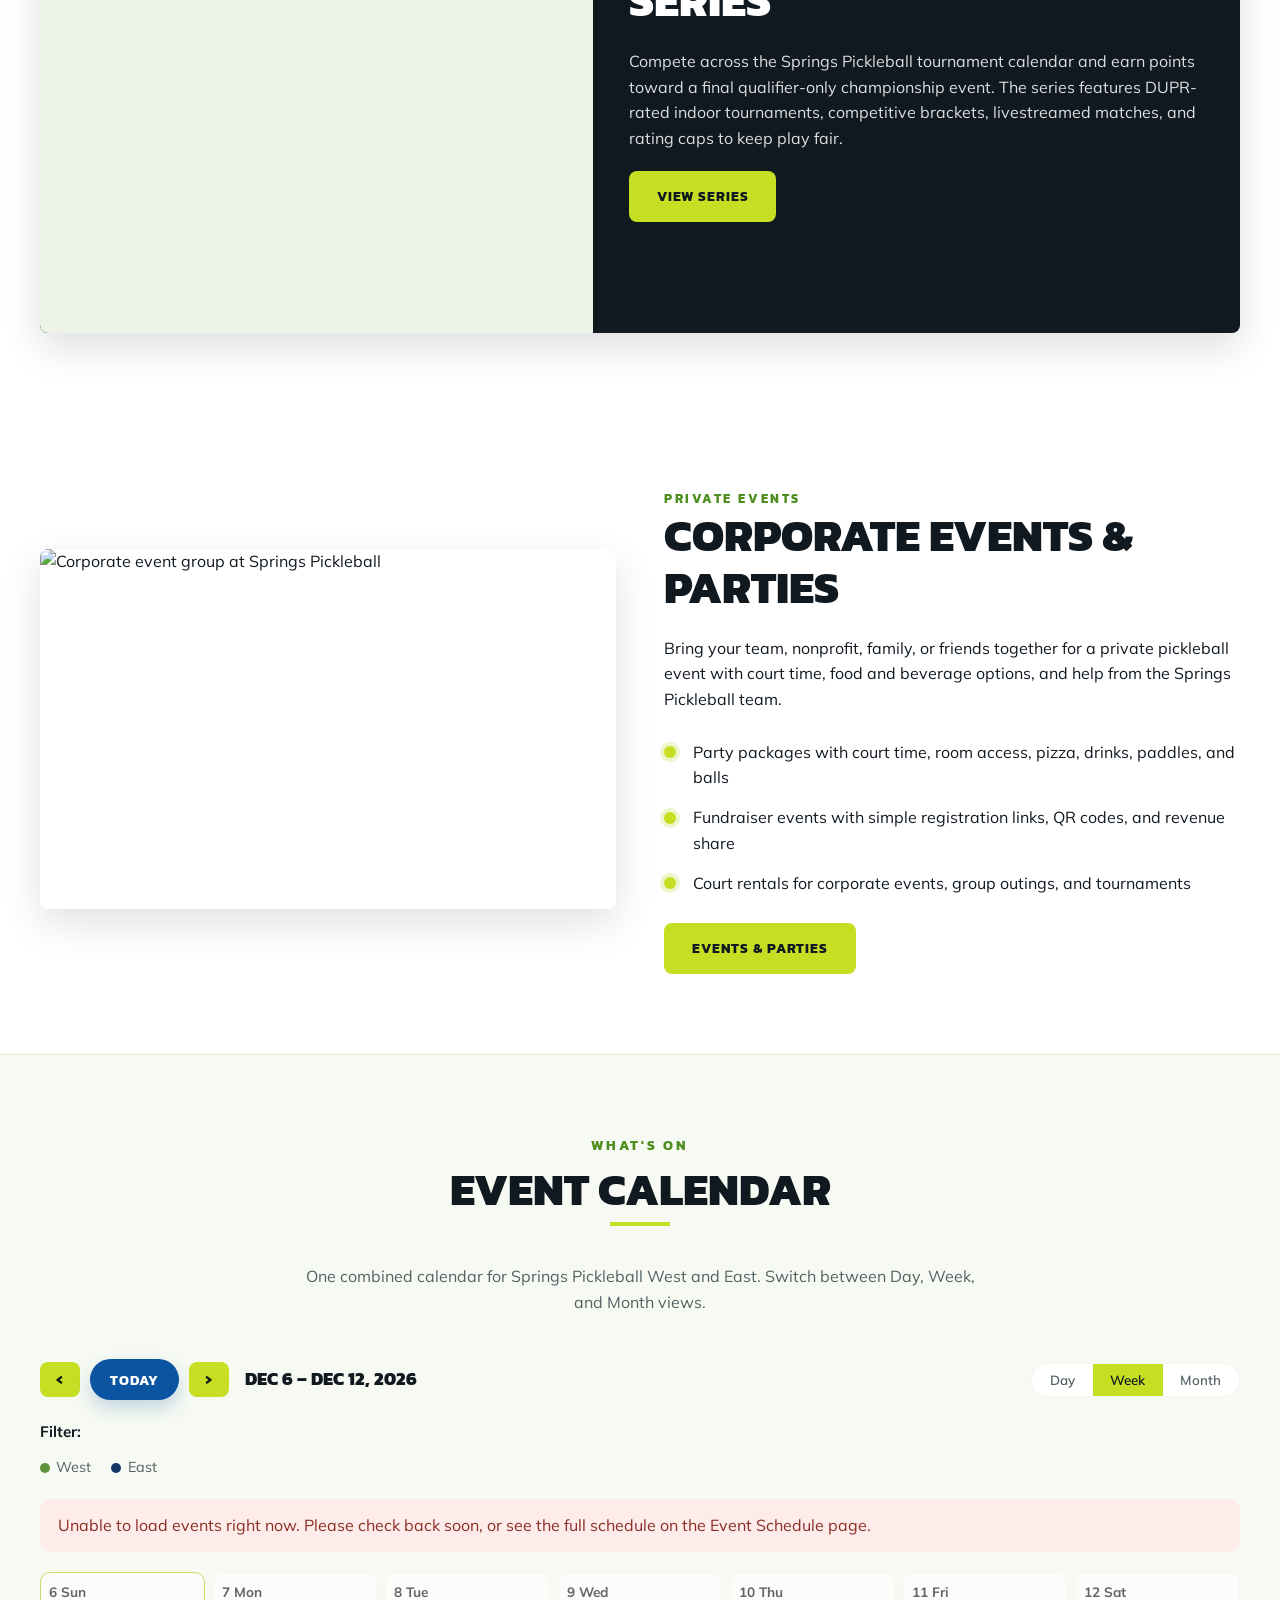
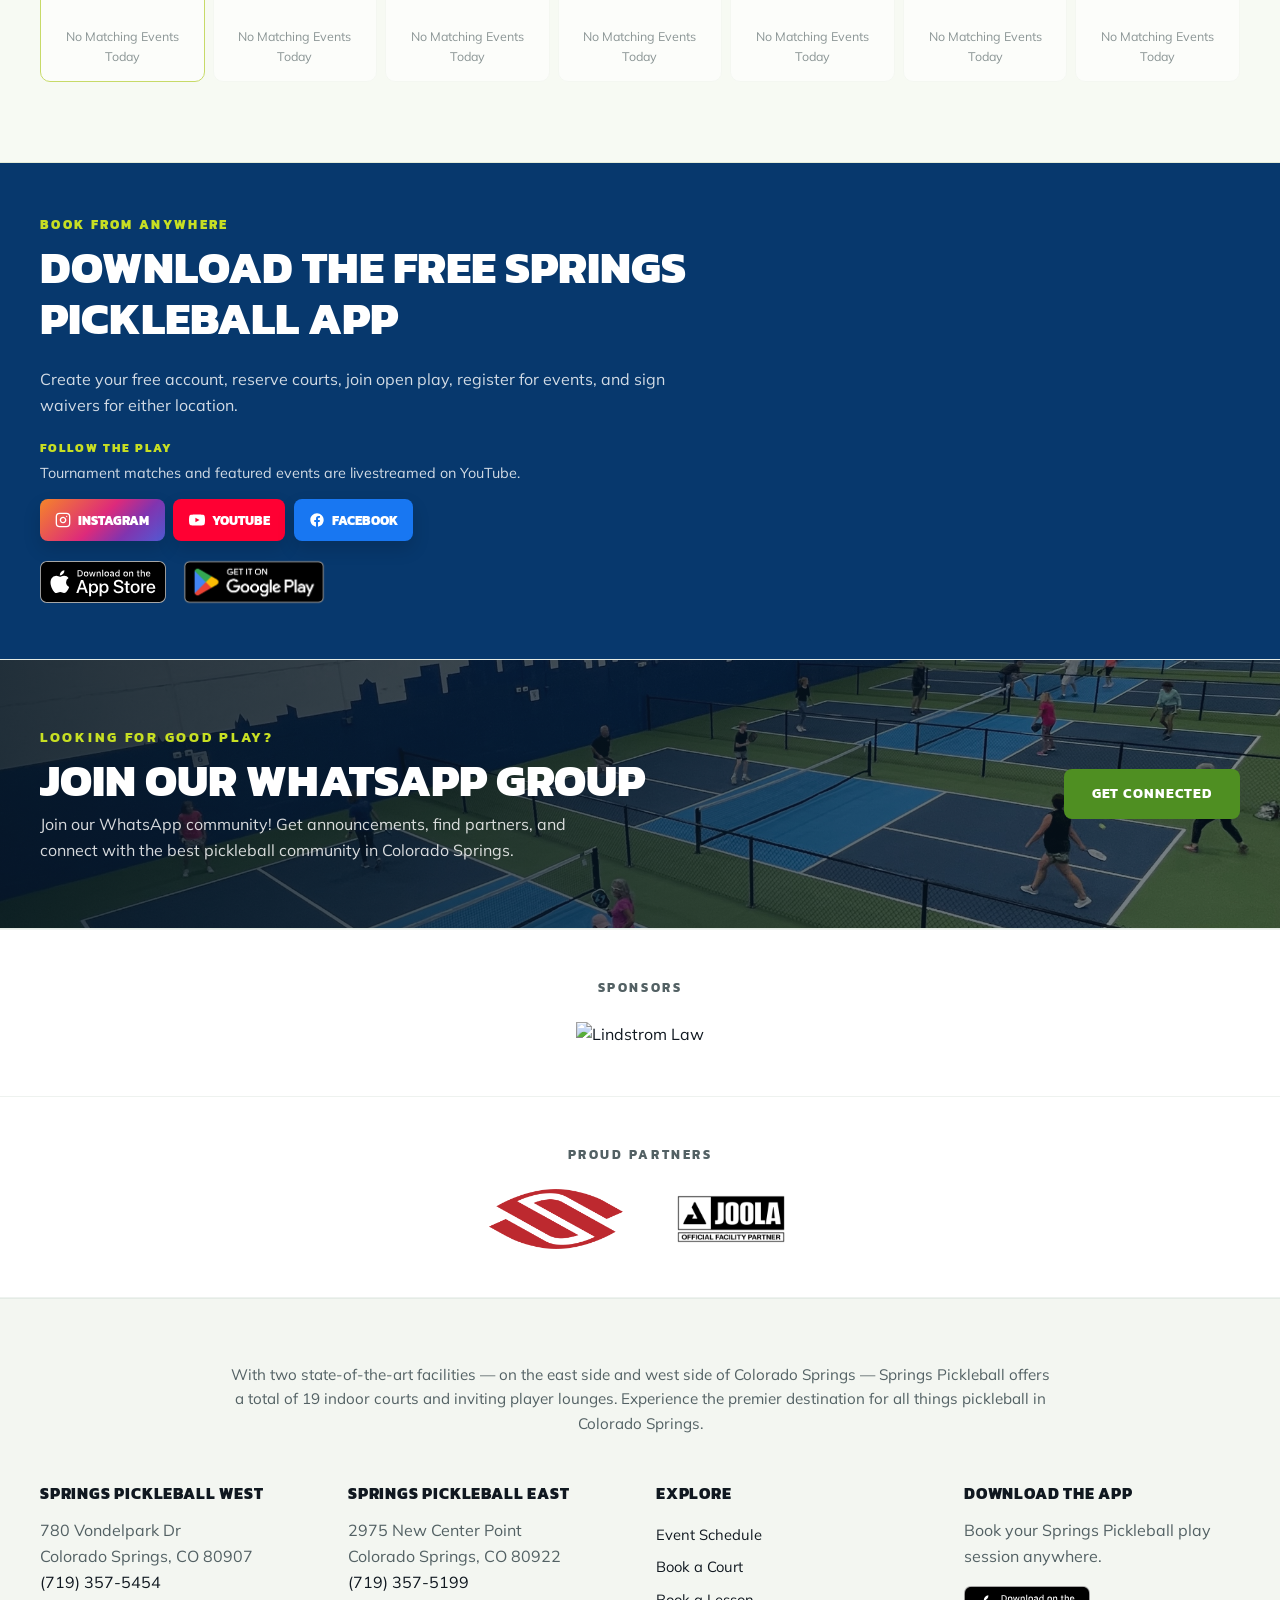
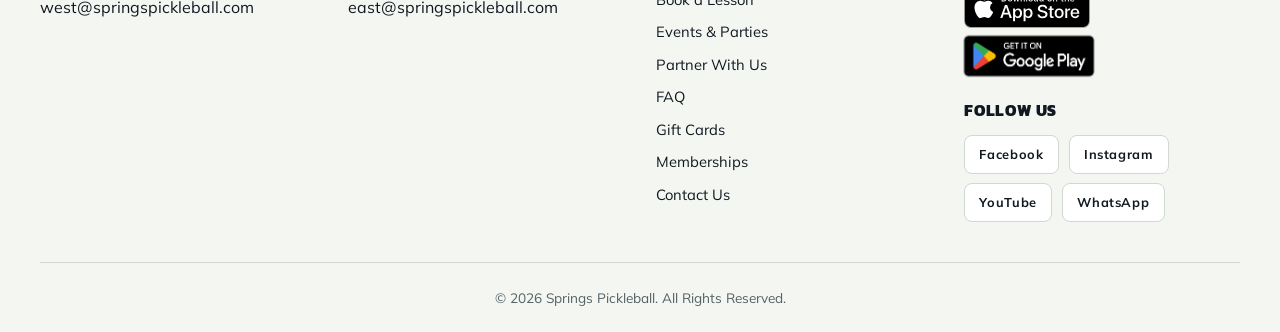
==== commit 1e055c45: "remove promo" ====
--- a/index.html
+++ b/index.html
@@ -209,21 +209,6 @@
         <a href="https://pickleballtournaments.com/tournaments/79f2277d-af5e-408f-ac88-f8788dd567e8" class="btn promo-duo-cta" target="_blank" rel="noopener">Register</a>
       </div>
     </div>
-    <div class="promo-duo-panel promo-duo-panel--divider" data-hide-after="2026-09-01" aria-labelledby="membershipPromoTitle">
-      <div class="promo-duo-media">
-        <img src="images/sp_membership_promo.png" alt="Annual Unlimited Membership: $99/month, $189/month for couples">
-      </div>
-      <div class="promo-duo-copy">
-        <span class="promo-duo-kicker">Rates increase October 1</span>
-        <h2 id="membershipPromoTitle">Lock In Your Rate</h2>
-        <ul class="promo-duo-highlights" aria-label="Membership promotion highlights">
-          <li>$99/mo unlimited &middot; $189/mo couples</li>
-          <li>One free month when you join by September 1</li>
-          <li>Rises to $119/mo ($219 couples) on October 1</li>
-        </ul>
-        <a href="memberships.html" class="btn promo-duo-cta">Join Today</a>
-      </div>
-    </div>
   </div>
 </section>
 
--- a/styles.css
+++ b/styles.css
@@ -852,28 +852,18 @@
 }
 .promo-duo-grid {
   display: grid;
-  grid-template-columns: 1fr 1fr;
-  gap: 2.5rem;
+  grid-template-columns: 1fr;
+  gap: 0;
   align-items: start;
   padding-top: 1.5rem;
   padding-bottom: 1.5rem;
 }
-.promo-duo-grid:has(.promo-duo-panel[hidden]) {
-  grid-template-columns: 1fr;
-}
 .promo-duo-panel {
   display: grid;
-  grid-template-columns: minmax(220px, 340px) minmax(0, 1fr);
+  grid-template-columns: minmax(260px, 400px) minmax(0, 1fr);
   gap: 1.25rem;
   align-items: start;
   min-width: 0;
-}
-.promo-duo-panel:not(.promo-duo-panel--divider) {
-  grid-template-columns: minmax(260px, 400px) minmax(0, 1fr);
-}
-.promo-duo-panel--divider {
-  border-left: 1px solid rgba(255,255,255,0.25);
-  padding-left: 2.5rem;
 }
 .promo-duo-media {
   align-self: start;
@@ -881,9 +871,6 @@
   overflow: hidden;
   box-shadow: 0 12px 32px rgba(0,0,0,0.22);
   aspect-ratio: 600 / 315;
-}
-.promo-duo-panel--divider .promo-duo-media {
-  aspect-ratio: 1672 / 941;
 }
 .promo-duo-media img {
   width: 100%;
@@ -950,17 +937,10 @@
     grid-template-columns: 1fr;
     gap: 2rem;
   }
-  .promo-duo-panel--divider {
-    border-left: none;
-    padding-left: 0;
-    border-top: 1px solid rgba(255,255,255,0.25);
-    padding-top: 2rem;
-  }
 }
 
 @media (max-width: 560px) {
-  .promo-duo-panel,
-  .promo-duo-panel:not(.promo-duo-panel--divider) {
+  .promo-duo-panel {
     grid-template-columns: 1fr;
   }
   .promo-duo-kicker {
@@ -1959,18 +1939,6 @@
   flex-wrap: wrap;
   gap: 0.45rem 0.65rem;
 }
-.plan-title-promo {
-  background: var(--main);
-  border-radius: 999px;
-  color: var(--black);
-  display: inline-flex;
-  font-family: var(--font-head);
-  font-size: 0.68rem;
-  font-weight: 800;
-  line-height: 1.1;
-  padding: 0.28rem 0.65rem;
-  text-transform: uppercase;
-}
 .plan-unlimited_plus {
   grid-column: 2;
 }
@@ -2172,29 +2140,6 @@
   margin-top: 1.5rem;
 }
 
-.membership-promo-banner {
-  padding: 2.25rem 0 0;
-  background: var(--white);
-}
-.membership-promo-card {
-  display: block;
-  max-width: 980px;
-  margin: 0 auto;
-  border-radius: 10px;
-  overflow: hidden;
-  border-top: 4px solid var(--main);
-  box-shadow: 0 14px 34px rgba(7,24,38,0.16);
-  transition: transform 0.2s ease, box-shadow 0.2s ease;
-}
-.membership-promo-card:hover {
-  transform: translateY(-2px);
-  box-shadow: 0 18px 40px rgba(7,24,38,0.22);
-}
-.membership-promo-card img {
-  width: 100%;
-  height: auto;
-  display: block;
-}
 .instructors-head {
   background:
     linear-gradient(90deg, rgba(7,24,38,0.88), rgba(7,24,38,0.46)),
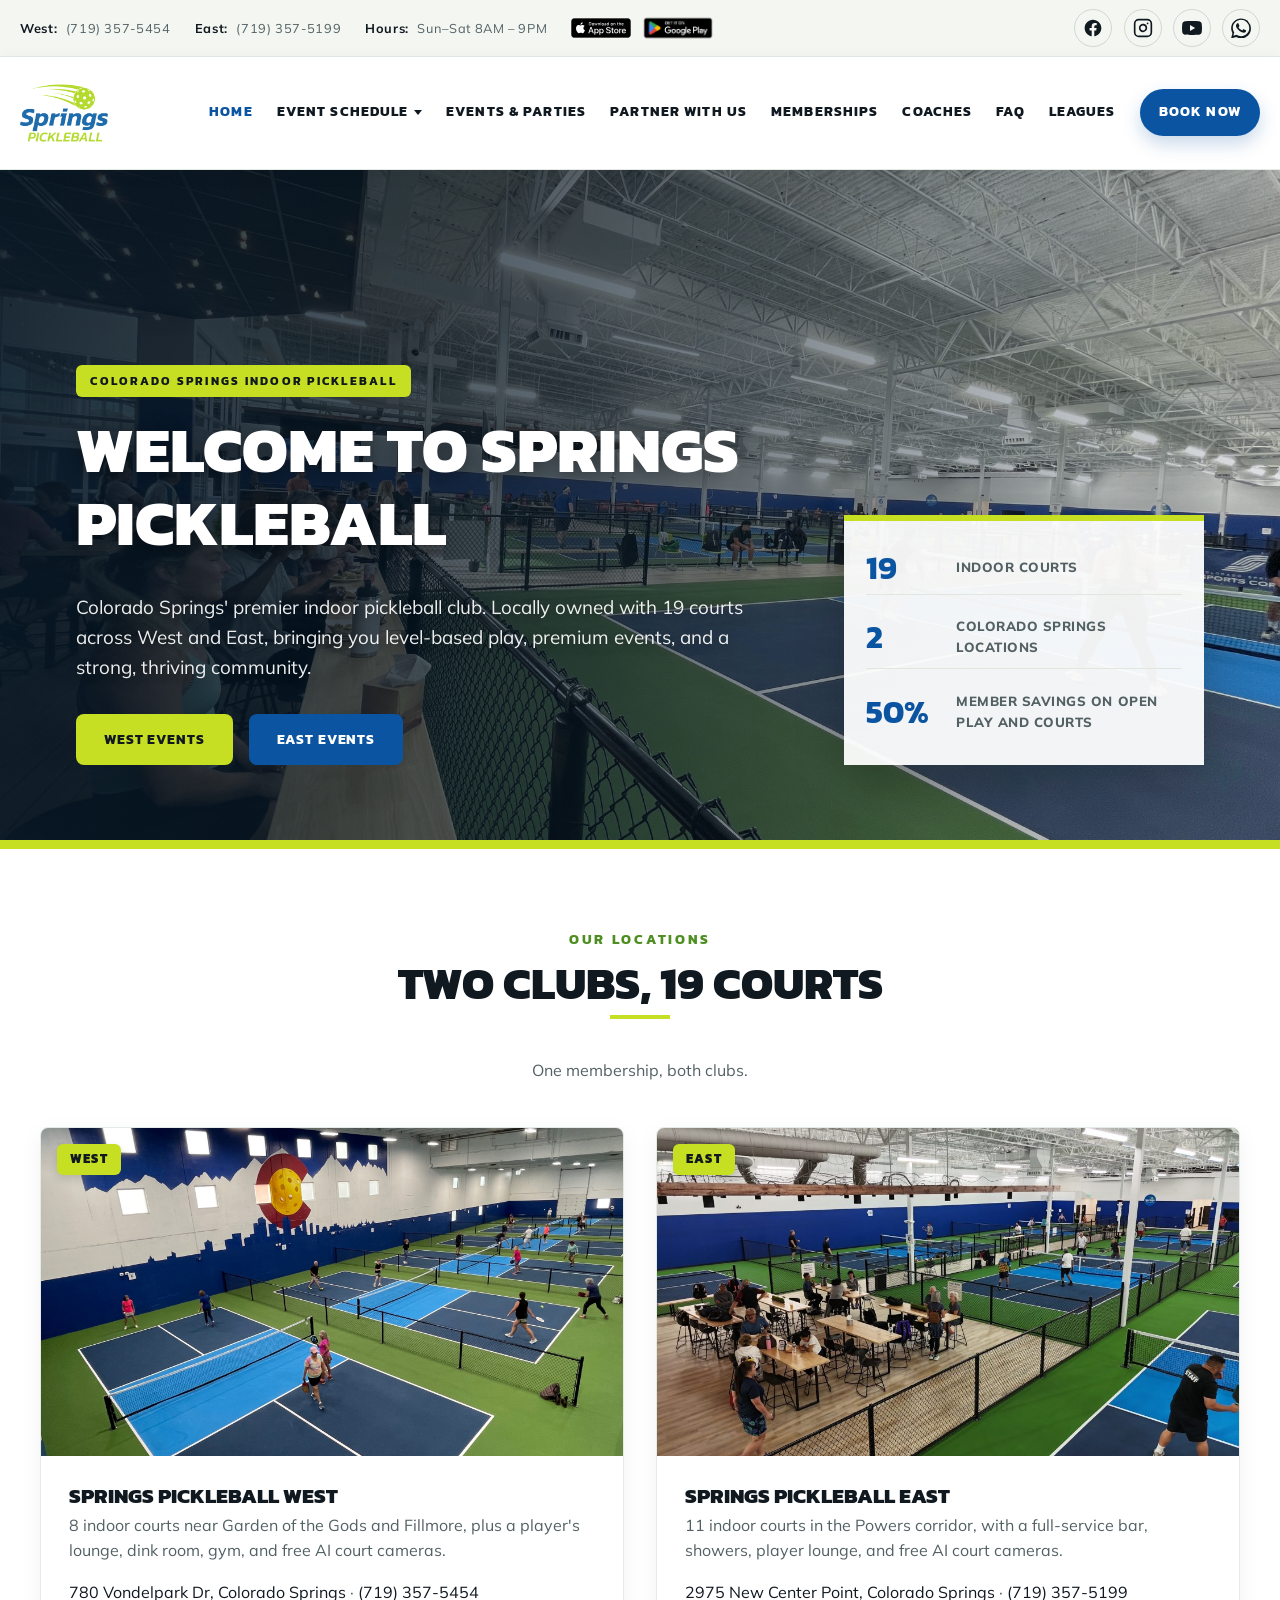
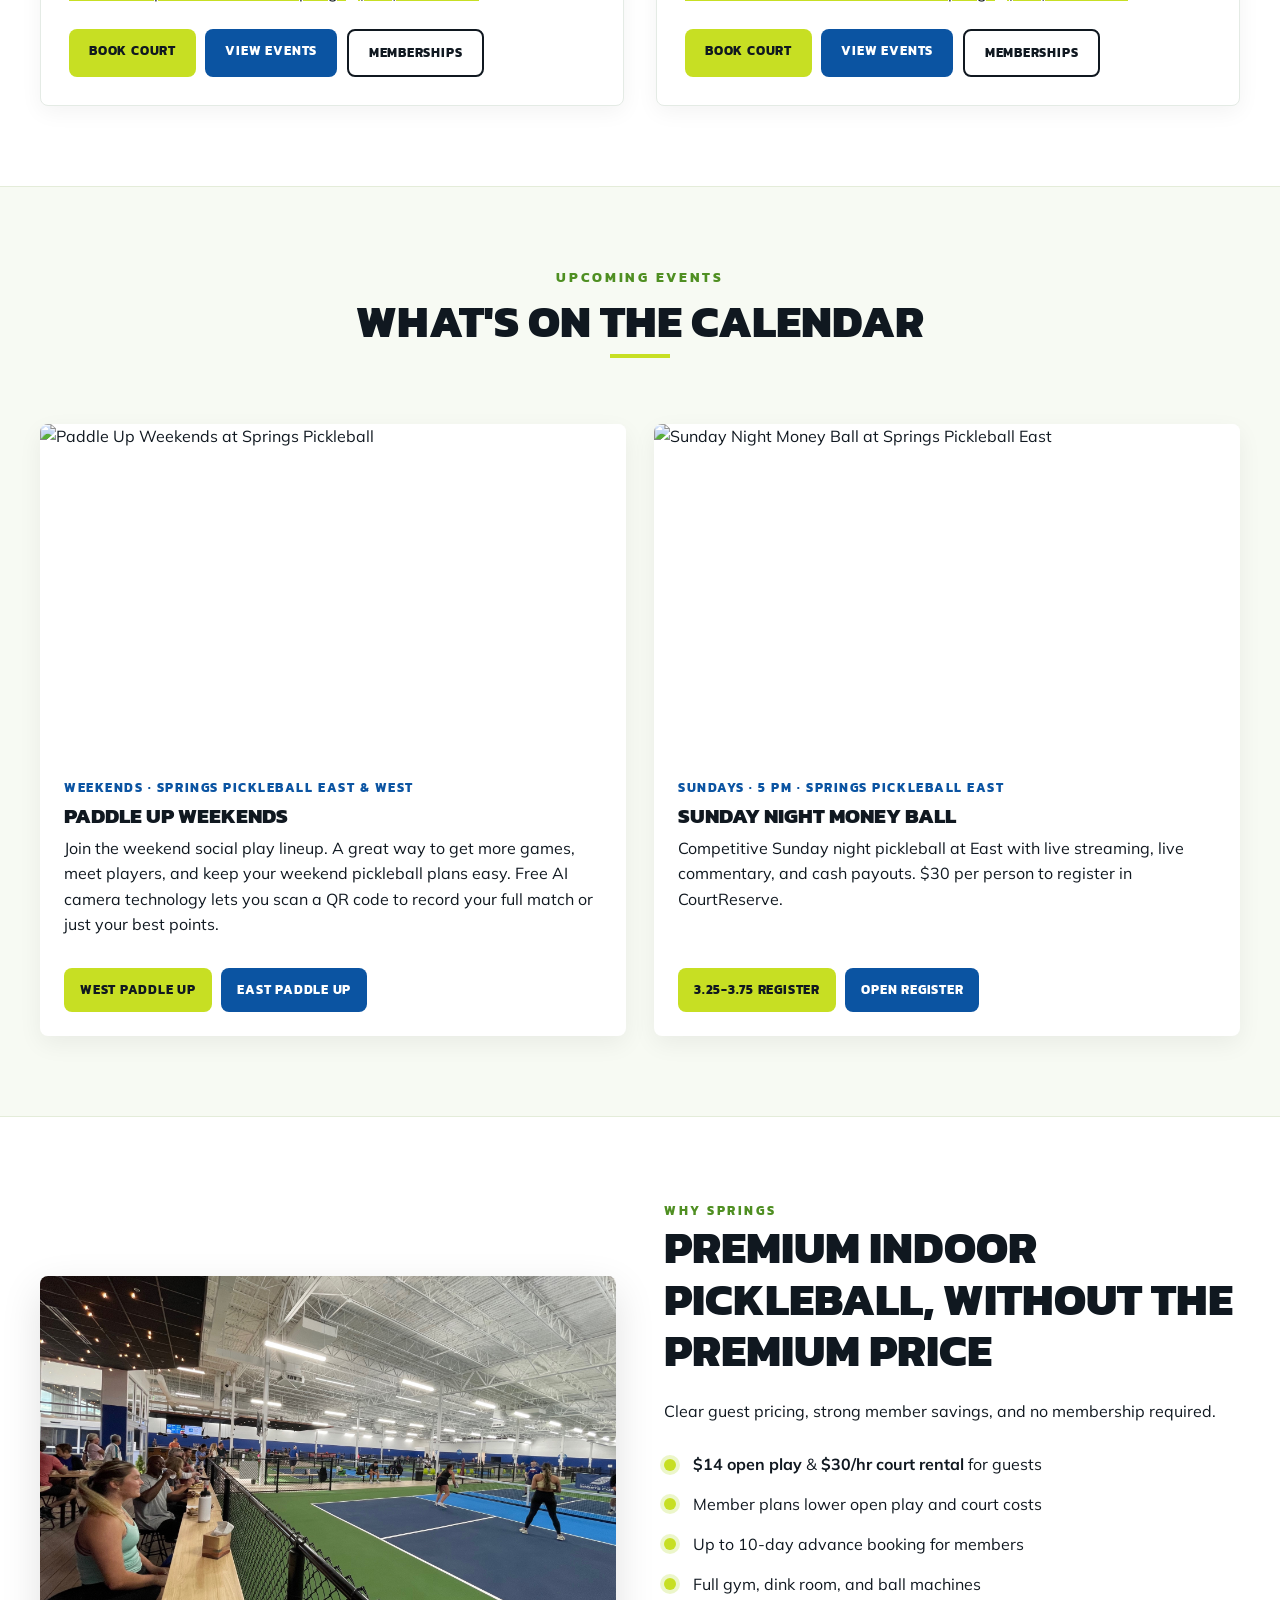
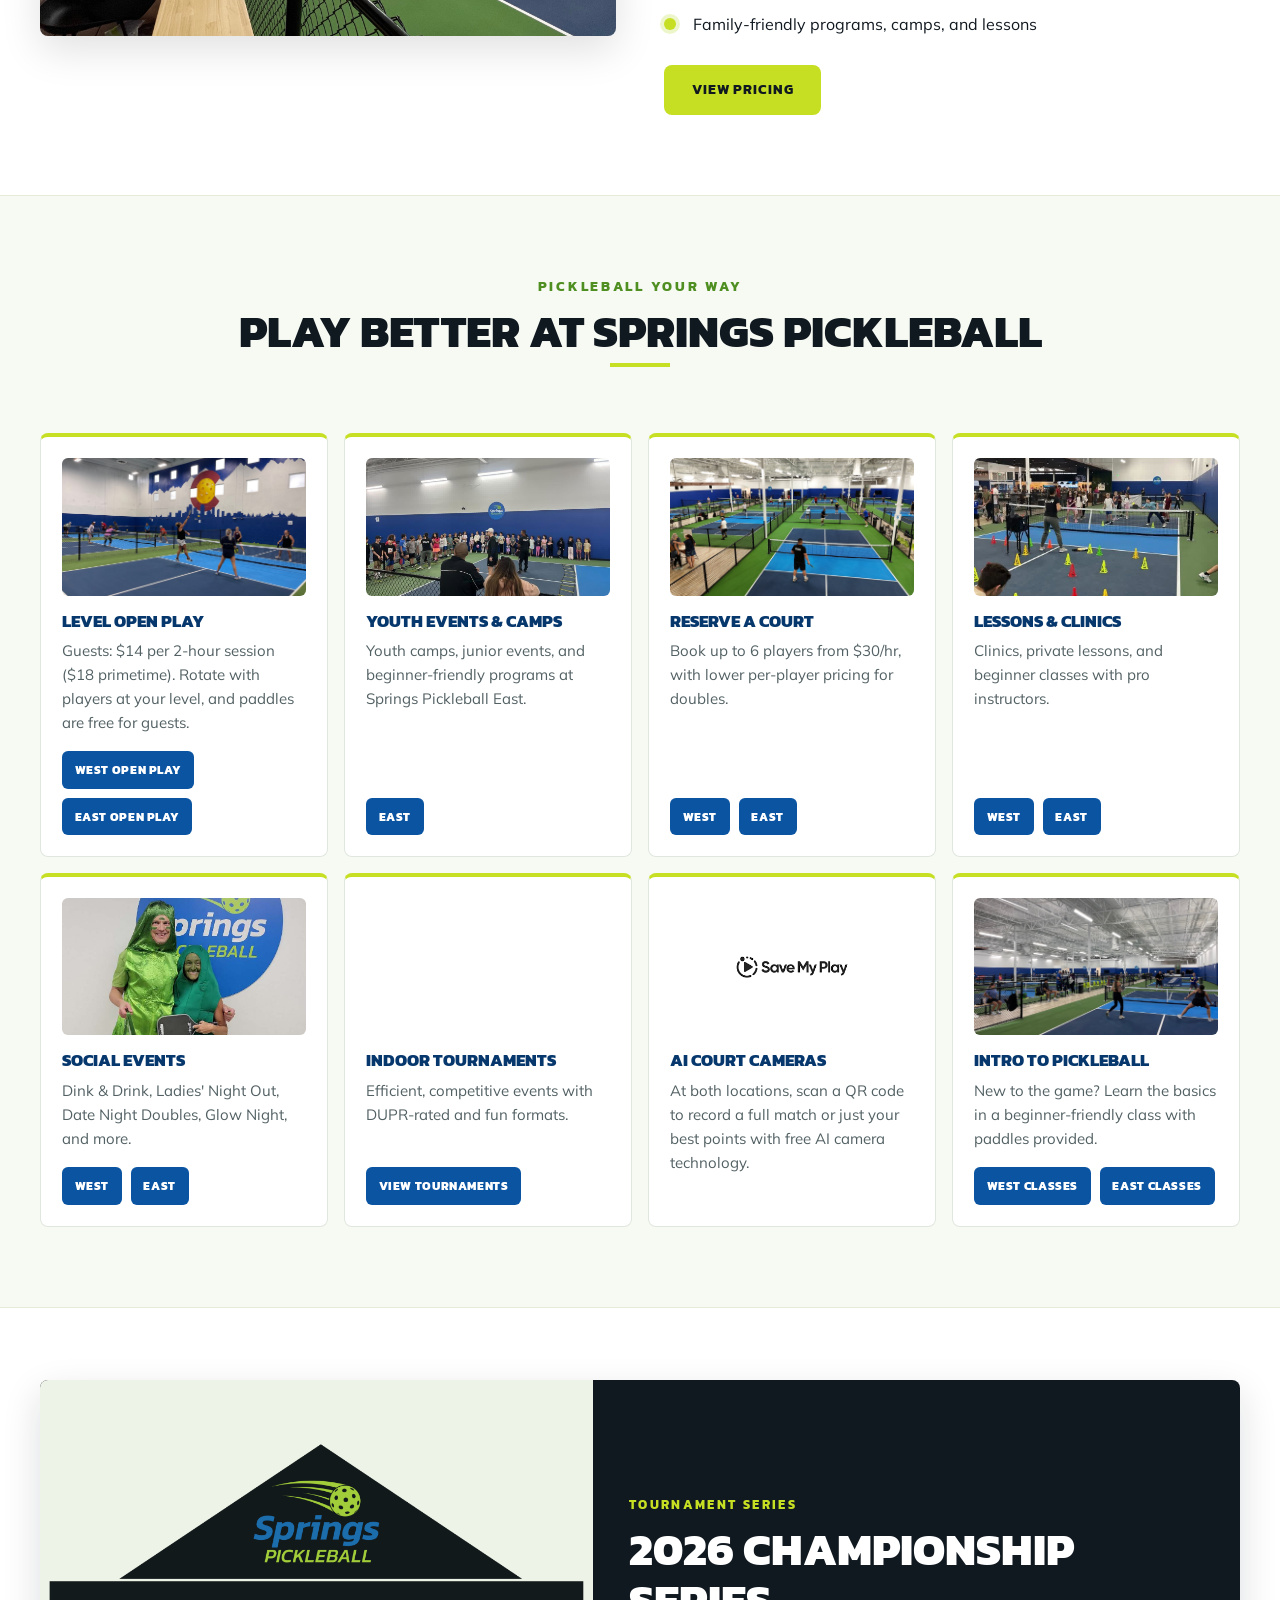
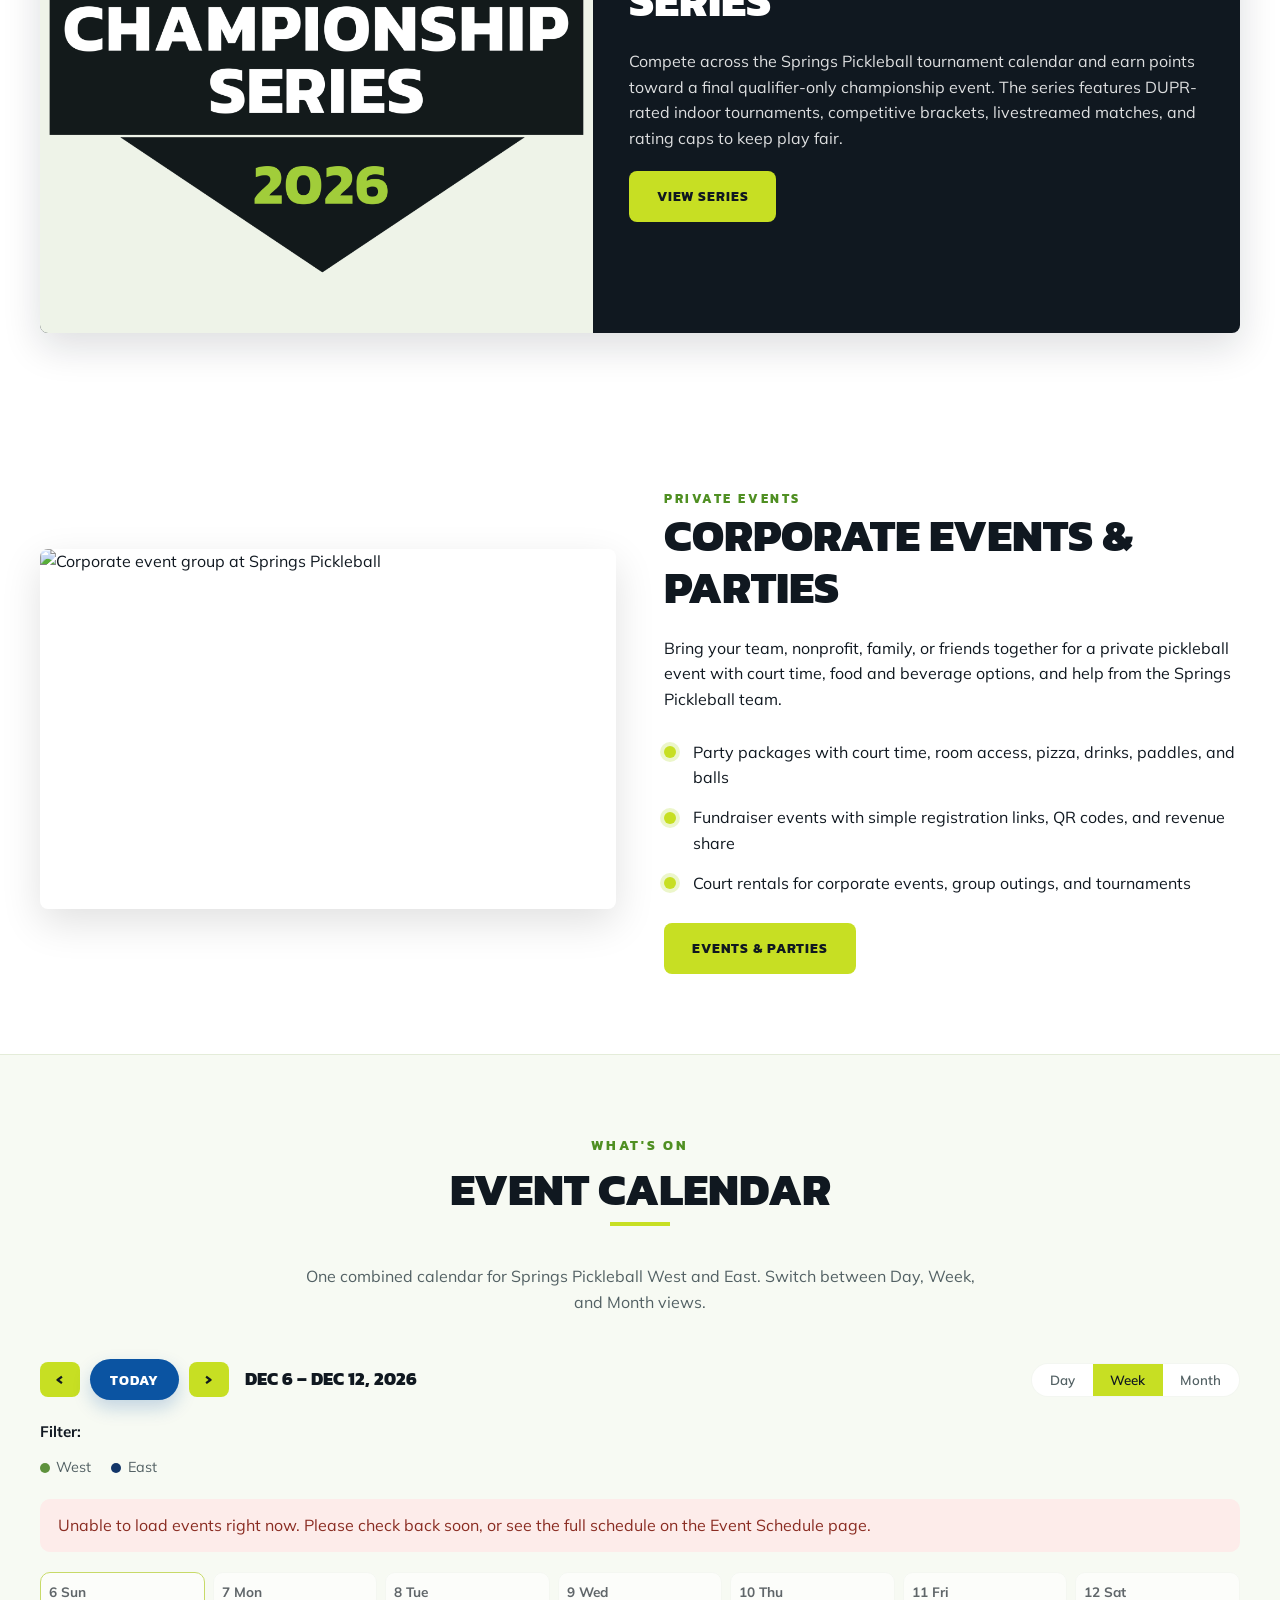
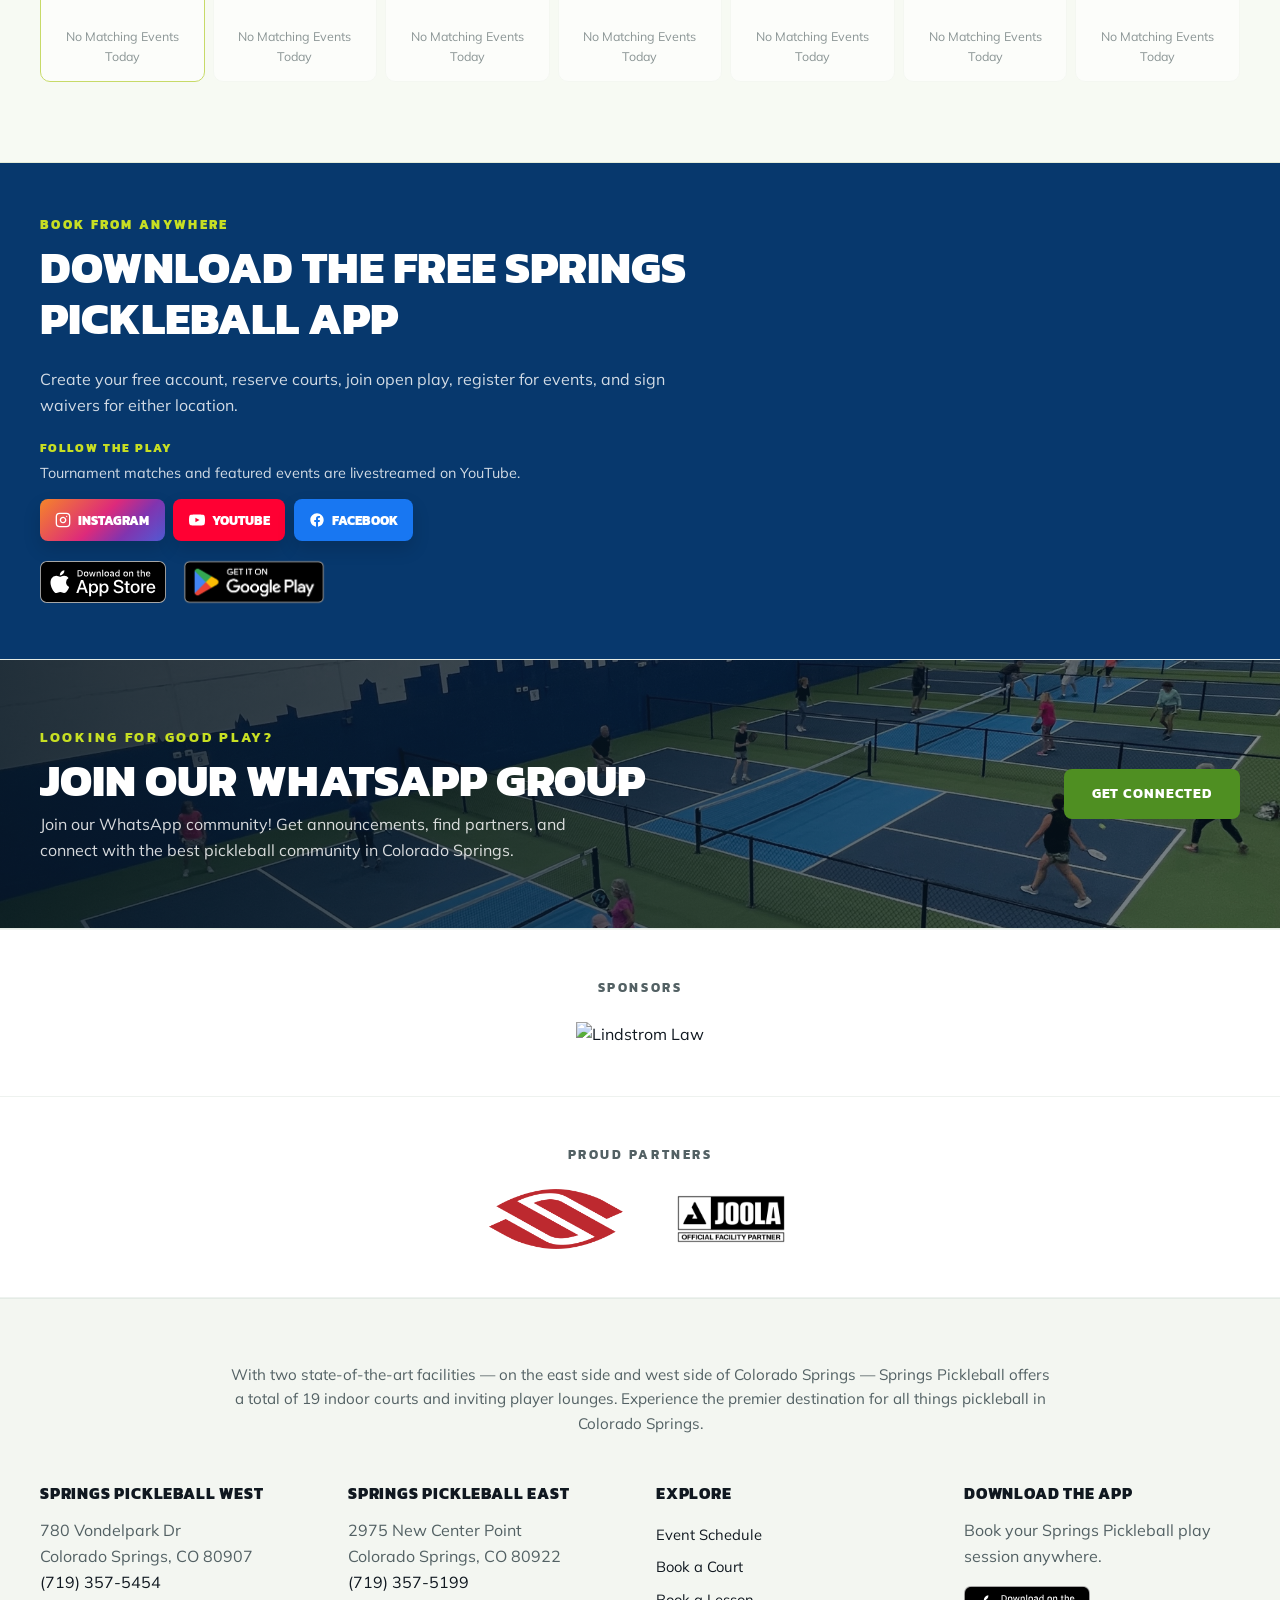
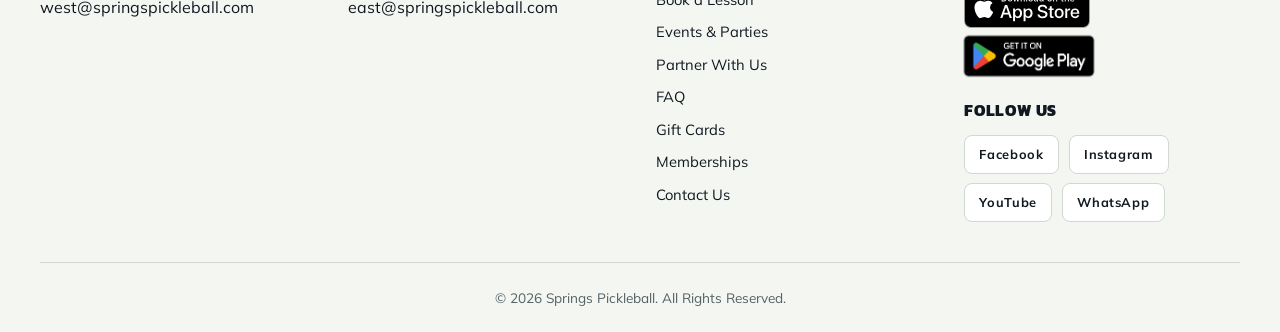
==== commit 01032876: "new leagues and membership announcement" ====
--- a/index.html
+++ b/index.html
@@ -165,7 +165,7 @@
       <li><a href="memberships.html">Memberships</a></li>
       <li><a href="instructors.html">Coaches</a></li>
       <li><a href="faq.html">FAQ</a></li>
-      <li><a href="https://pcolpickleball.com/" target="_blank" rel="noopener">PCOL</a></li>
+      <li><a href="leagues.html">Leagues</a></li>
       <li><a href="book.html" class="nav-cta" data-open-book-modal>Book Now</a></li>
     </ul>
   </div>
@@ -204,7 +204,7 @@
           <li>Open division cash prize</li>
           <li>Purchasable T-shirts</li>
           <li>Live match streams</li>
-          <li>Early bird registration ends August 15</li>
+          <li>Registration deadline: September 15, 2026 at 12:00 PM</li>
         </ul>
         <a href="https://pickleballtournaments.com/tournaments/79f2277d-af5e-408f-ac88-f8788dd567e8" class="btn promo-duo-cta" target="_blank" rel="noopener">Register</a>
       </div>
@@ -301,7 +301,7 @@
         <div class="event-body">
           <div class="date">September 18–20, 2026 · Springs Pickleball East</div>
           <h3>Fall Classic</h3>
-          <p>Compete in the Fall Classic tournament at Springs Pickleball East, September 18-20. Registration cost goes up on August 15.</p>
+          <p>Compete in the Fall Classic tournament at Springs Pickleball East, September 18-20. Registration closes September 15, 2026 at 12:00 PM.</p>
           <ul class="event-highlights" aria-label="Fall Classic highlights">
             <li>First event free</li>
             <li>DUPR rated</li>
--- a/styles.css
+++ b/styles.css
@@ -932,6 +932,165 @@
   color: var(--accent-dark);
 }
 
+/* ===== Leagues ===== */
+.leagues-head {
+  background:
+    linear-gradient(90deg, rgba(7,24,38,0.88), rgba(11,84,162,0.6)),
+    url('images/flex_leagues-web.jpg') center/cover no-repeat;
+}
+.league-pcol {
+  display: flex;
+  align-items: center;
+  justify-content: space-between;
+  gap: 1.5rem;
+  padding: 1.6rem;
+  background: var(--white);
+  border: 1px solid #e4ebe5;
+  border-left: 5px solid var(--main);
+  border-radius: 8px;
+  box-shadow: 0 10px 28px rgba(16,24,26,0.06);
+}
+.league-pcol h2 {
+  margin-bottom: 0.35rem;
+}
+.league-pcol p {
+  color: var(--muted);
+  margin: 0;
+}
+.league-pcol .btn {
+  flex: 0 0 auto;
+  white-space: nowrap;
+}
+.league-feature {
+  margin: 0 auto 2rem;
+  max-width: 1100px;
+  overflow: hidden;
+  border-radius: 8px;
+  box-shadow: 0 16px 38px rgba(16,24,26,0.12);
+}
+.league-feature img {
+  width: 100%;
+}
+.league-stats {
+  display: grid;
+  grid-template-columns: repeat(4, minmax(0, 1fr));
+  gap: 1rem;
+  margin-bottom: 3rem;
+}
+.league-stats div {
+  padding: 1.1rem;
+  background: var(--white);
+  border: 1px solid #e4ebe5;
+  border-radius: 8px;
+}
+.league-stats strong {
+  display: block;
+  color: var(--accent);
+  font-family: var(--font-head);
+  font-size: 2rem;
+  line-height: 1;
+}
+.league-stats span {
+  color: var(--muted);
+  font-weight: 700;
+}
+.league-picker {
+  display: grid;
+  grid-template-columns: minmax(220px, 0.85fr) minmax(300px, 1.15fr);
+  gap: 1rem;
+  align-items: end;
+  max-width: 980px;
+  margin: 0 auto;
+  padding: 1.4rem;
+  background: var(--white);
+  border: 1px solid #dfe8dc;
+  border-top: 5px solid var(--main);
+  border-radius: 8px;
+  box-shadow: 0 16px 36px rgba(16,24,26,0.08);
+}
+.league-picker-copy {
+  align-self: center;
+}
+.league-picker-copy h2 {
+  margin-bottom: 0.35rem;
+}
+.league-picker-copy p {
+  color: var(--muted);
+  margin: 0;
+}
+.league-picker-control label {
+  display: block;
+  margin-bottom: 0.45rem;
+  color: var(--black);
+  font-family: var(--font-head);
+  font-size: 0.82rem;
+  font-weight: 800;
+  letter-spacing: 0.06em;
+  text-transform: uppercase;
+}
+.league-picker-control select {
+  width: 100%;
+  min-height: 54px;
+  padding: 0 3rem 0 1rem;
+  color: var(--black);
+  background:
+    linear-gradient(45deg, transparent 50%, var(--accent) 50%) right 1.3rem center / 7px 7px no-repeat,
+    linear-gradient(135deg, var(--accent) 50%, transparent 50%) right 0.95rem center / 7px 7px no-repeat,
+    var(--gray);
+  border: 1px solid #d8e1d5;
+  border-radius: 8px;
+  font: 700 1rem var(--font-body);
+  appearance: none;
+}
+.league-picker-control select:focus {
+  border-color: var(--accent);
+  box-shadow: 0 0 0 3px rgba(11,84,162,0.14);
+  outline: none;
+}
+.league-picker-result {
+  min-height: 96px;
+  padding: 1rem;
+  background: #f8fbf5;
+  border: 1px solid #e0eadb;
+  border-radius: 8px;
+}
+.league-picker-result span,
+.league-picker-result small {
+  display: block;
+  color: var(--muted);
+  font-weight: 700;
+}
+.league-picker-result span {
+  color: var(--accent);
+  font-family: var(--font-head);
+  font-size: 0.76rem;
+  letter-spacing: 0.08em;
+  text-transform: uppercase;
+}
+.league-picker-result strong {
+  display: block;
+  margin: 0.15rem 0;
+  color: var(--black);
+  font-family: var(--font-head);
+  font-size: 1.25rem;
+  line-height: 1.2;
+  text-transform: uppercase;
+}
+.league-picker-cta {
+  align-self: stretch;
+  display: flex;
+  align-items: center;
+  justify-content: center;
+  text-align: center;
+}
+.league-picker-cta.disabled {
+  background: #d8e1d5;
+  color: var(--muted) !important;
+  cursor: not-allowed;
+  box-shadow: none;
+  transform: none;
+}
+
 @media (max-width: 920px) {
   .promo-duo-grid {
     grid-template-columns: 1fr;
@@ -950,6 +1109,26 @@
   .promo-duo-cta {
     display: block;
     text-align: center;
+  }
+}
+
+@media (max-width: 760px) {
+  .league-pcol {
+    align-items: flex-start;
+    flex-direction: column;
+  }
+  .league-pcol .btn {
+    width: 100%;
+    text-align: center;
+  }
+  .league-stats {
+    grid-template-columns: repeat(2, minmax(0, 1fr));
+  }
+  .league-picker {
+    grid-template-columns: 1fr;
+  }
+  .league-picker-cta {
+    min-height: 52px;
   }
 }
 
@@ -2321,6 +2500,28 @@
   border-radius: 8px;
   box-shadow: 0 14px 34px rgba(7,24,38,0.16);
 }
+.membership-price-notice {
+  align-items: stretch;
+  overflow: hidden;
+  padding: 0;
+}
+.membership-price-notice-media {
+  flex: 0 1 52%;
+  min-width: 280px;
+  background: #071826;
+}
+.membership-price-notice-media img {
+  display: block;
+  width: 100%;
+  height: auto;
+}
+.membership-price-notice .membership-special-copy {
+  display: flex;
+  flex: 1 1 320px;
+  flex-direction: column;
+  justify-content: center;
+  padding: 1.4rem 1.5rem;
+}
 .membership-special-copy h2 {
   color: var(--white);
   margin: 0.25rem 0;
@@ -2346,6 +2547,14 @@
   .membership-special {
     align-items: flex-start;
     flex-direction: column;
+  }
+  .membership-price-notice-media {
+    flex-basis: auto;
+    min-width: 0;
+    width: 100%;
+  }
+  .membership-price-notice .membership-special-copy {
+    width: 100%;
   }
   .membership-special-ctas {
     width: 100%;
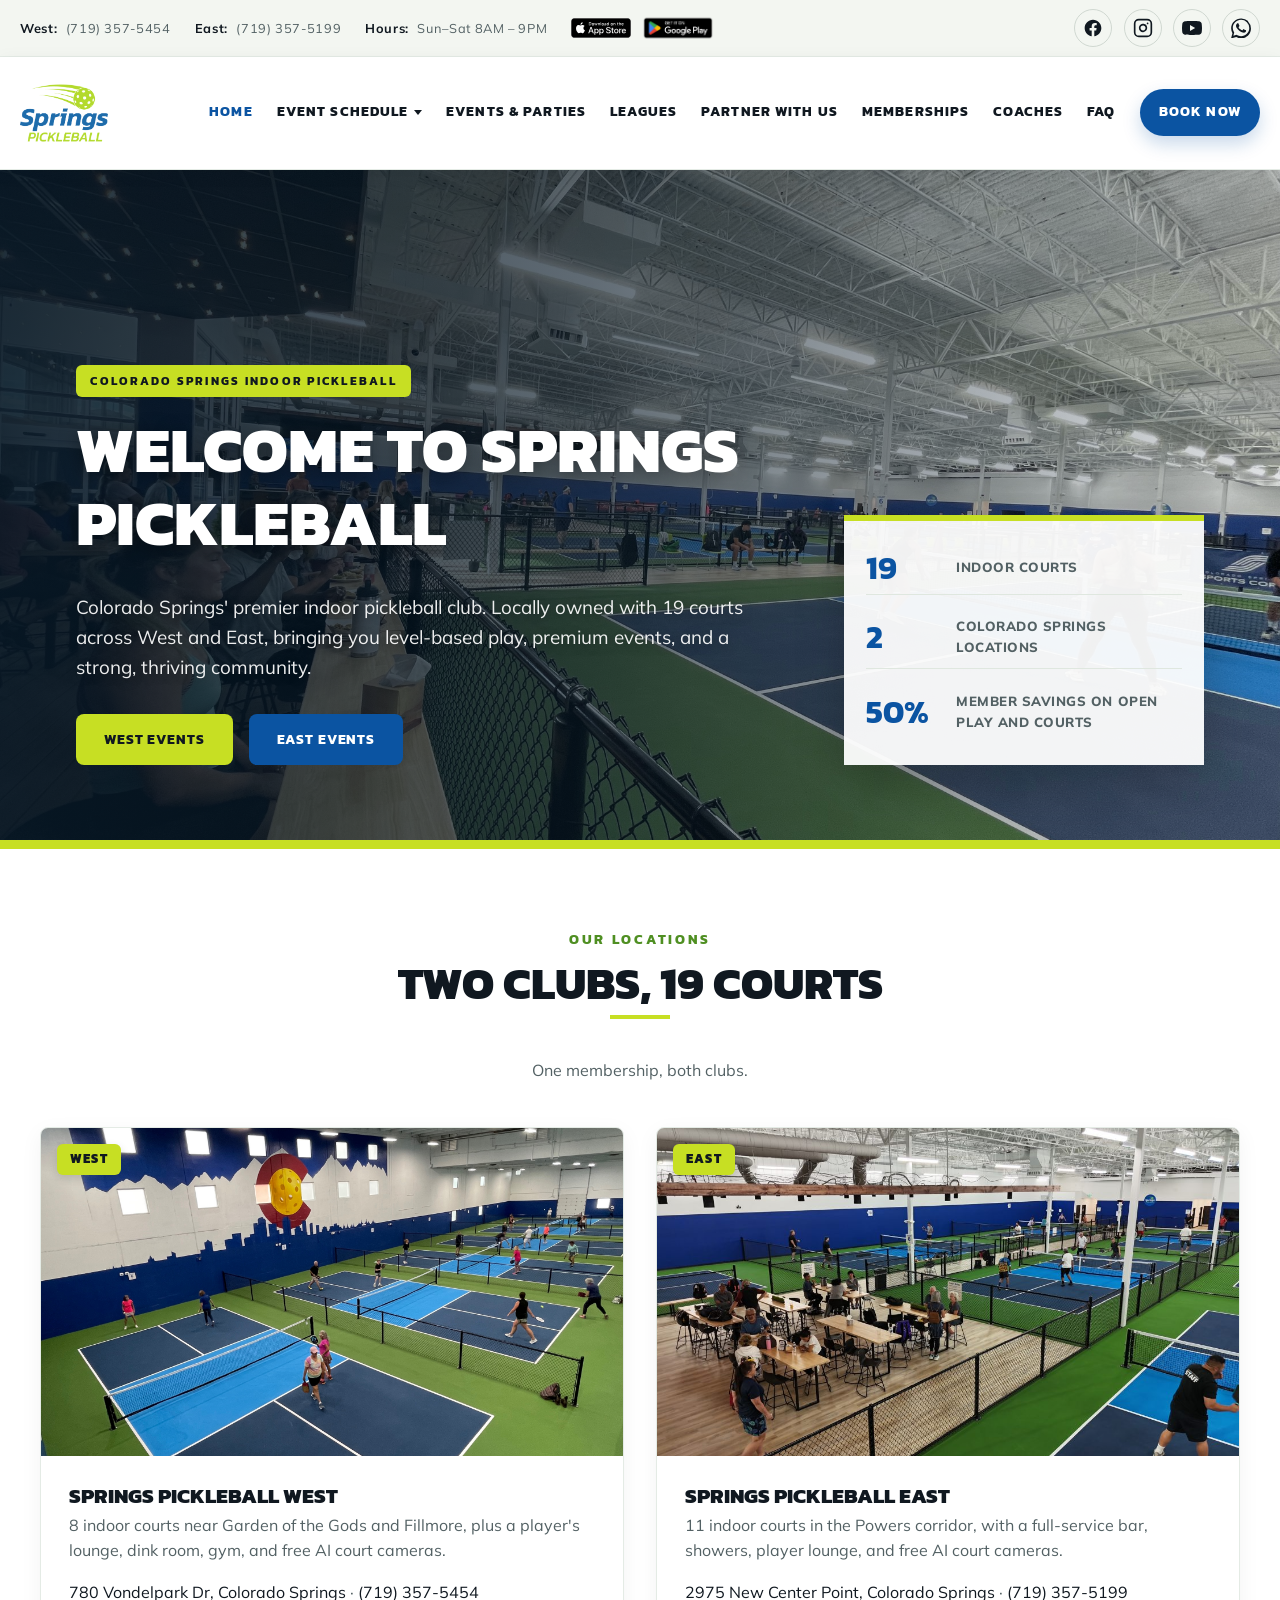
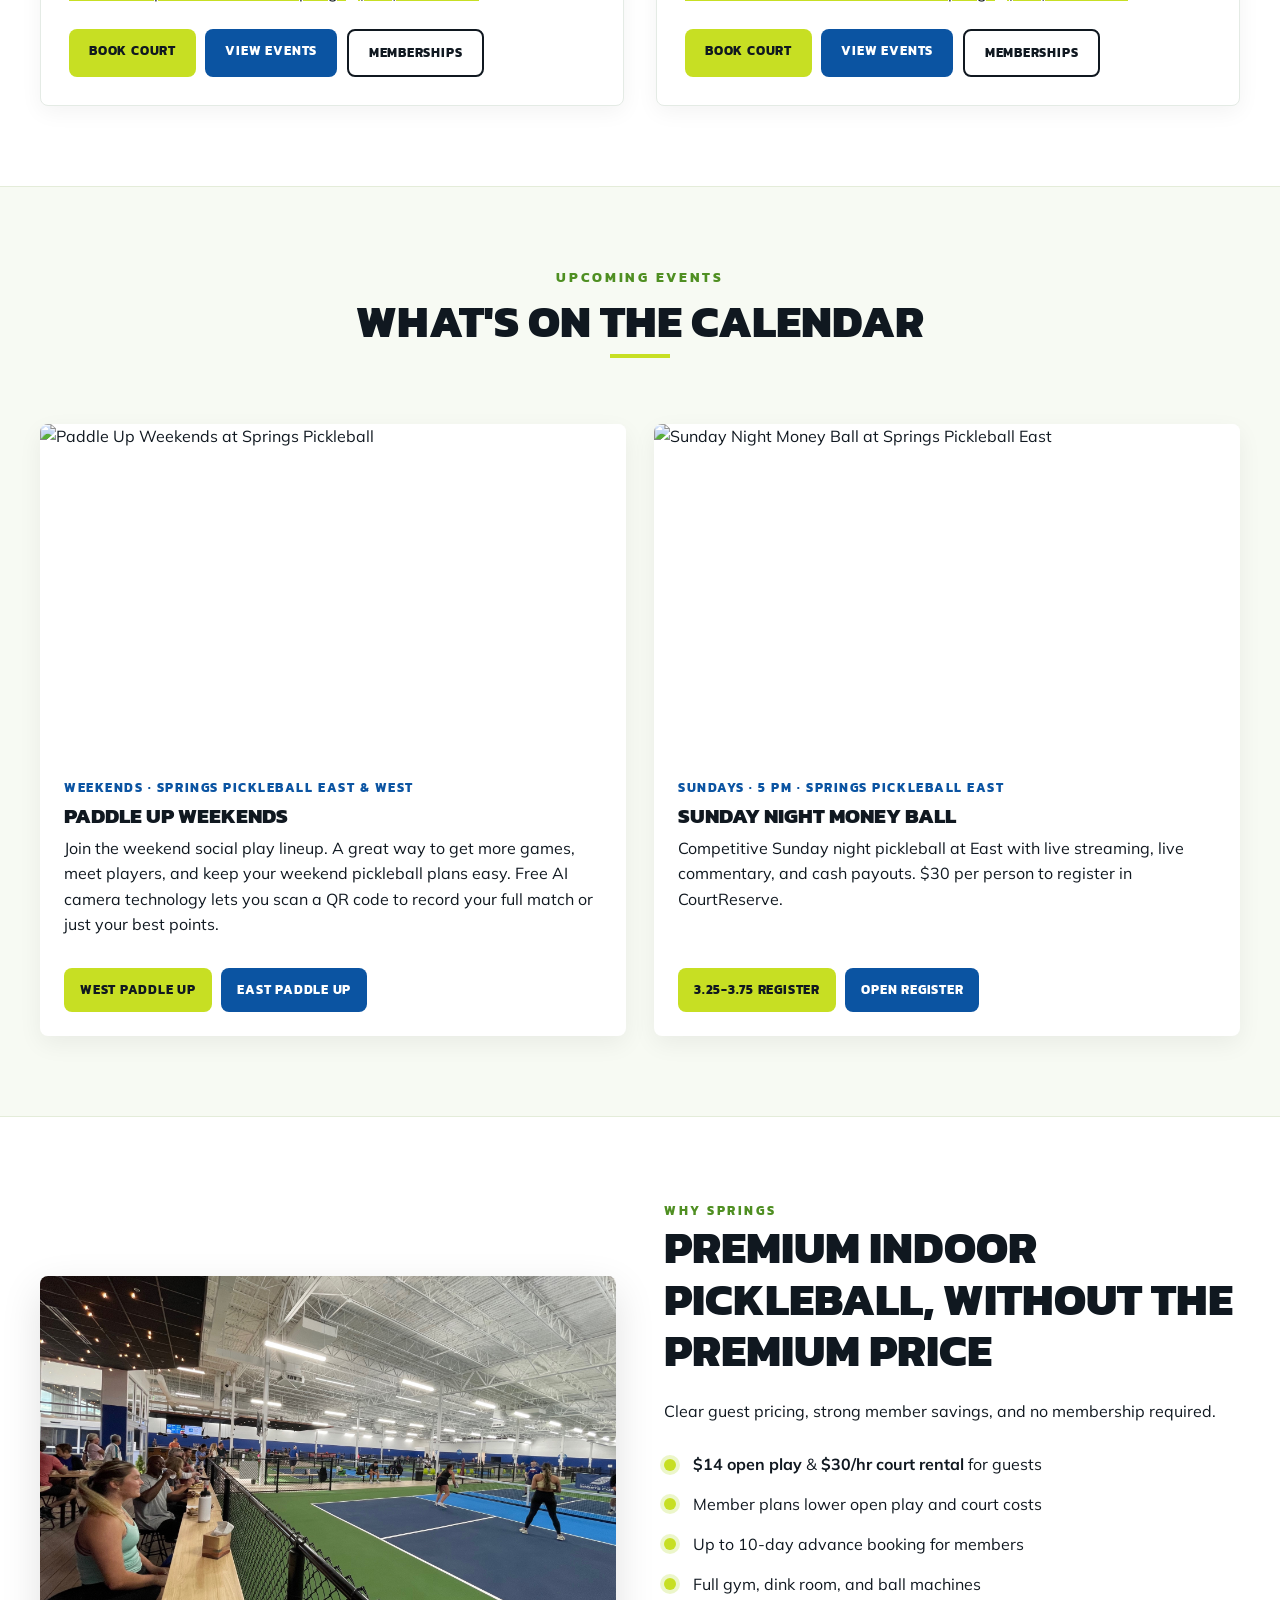
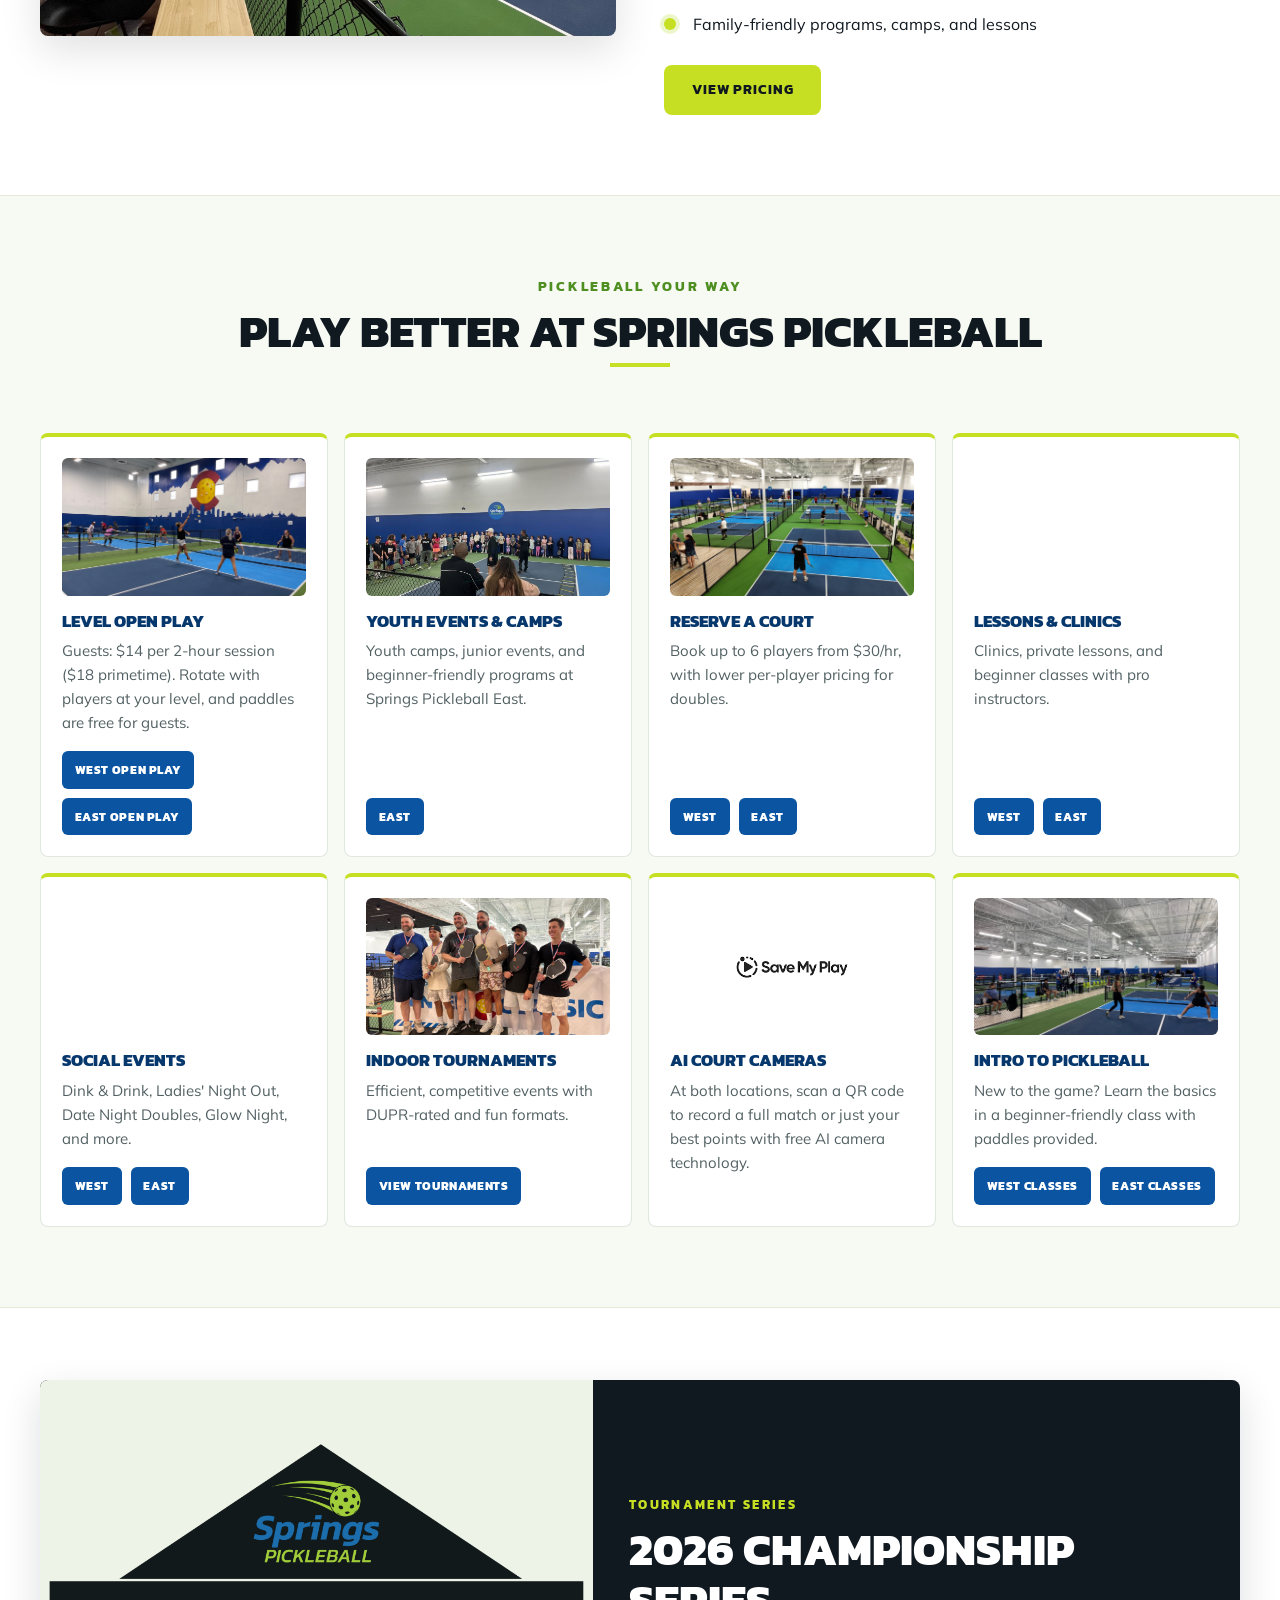
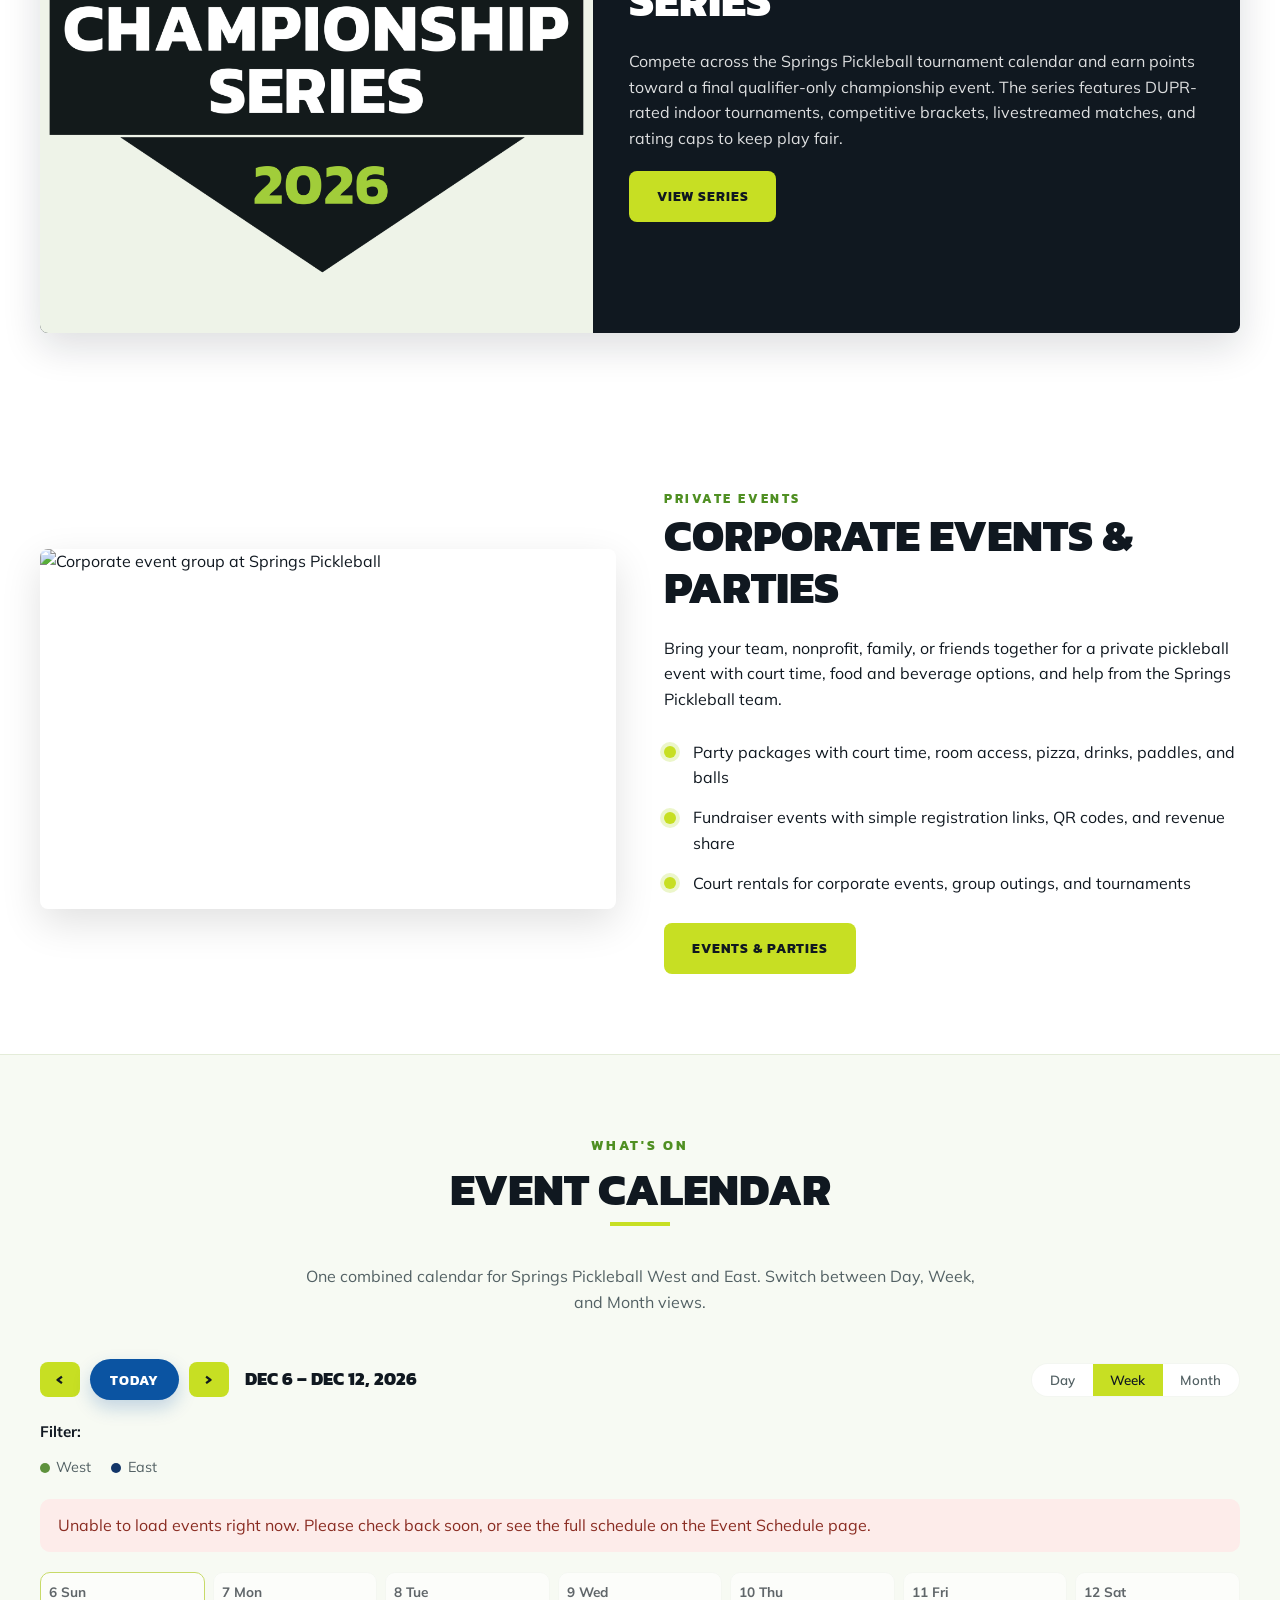
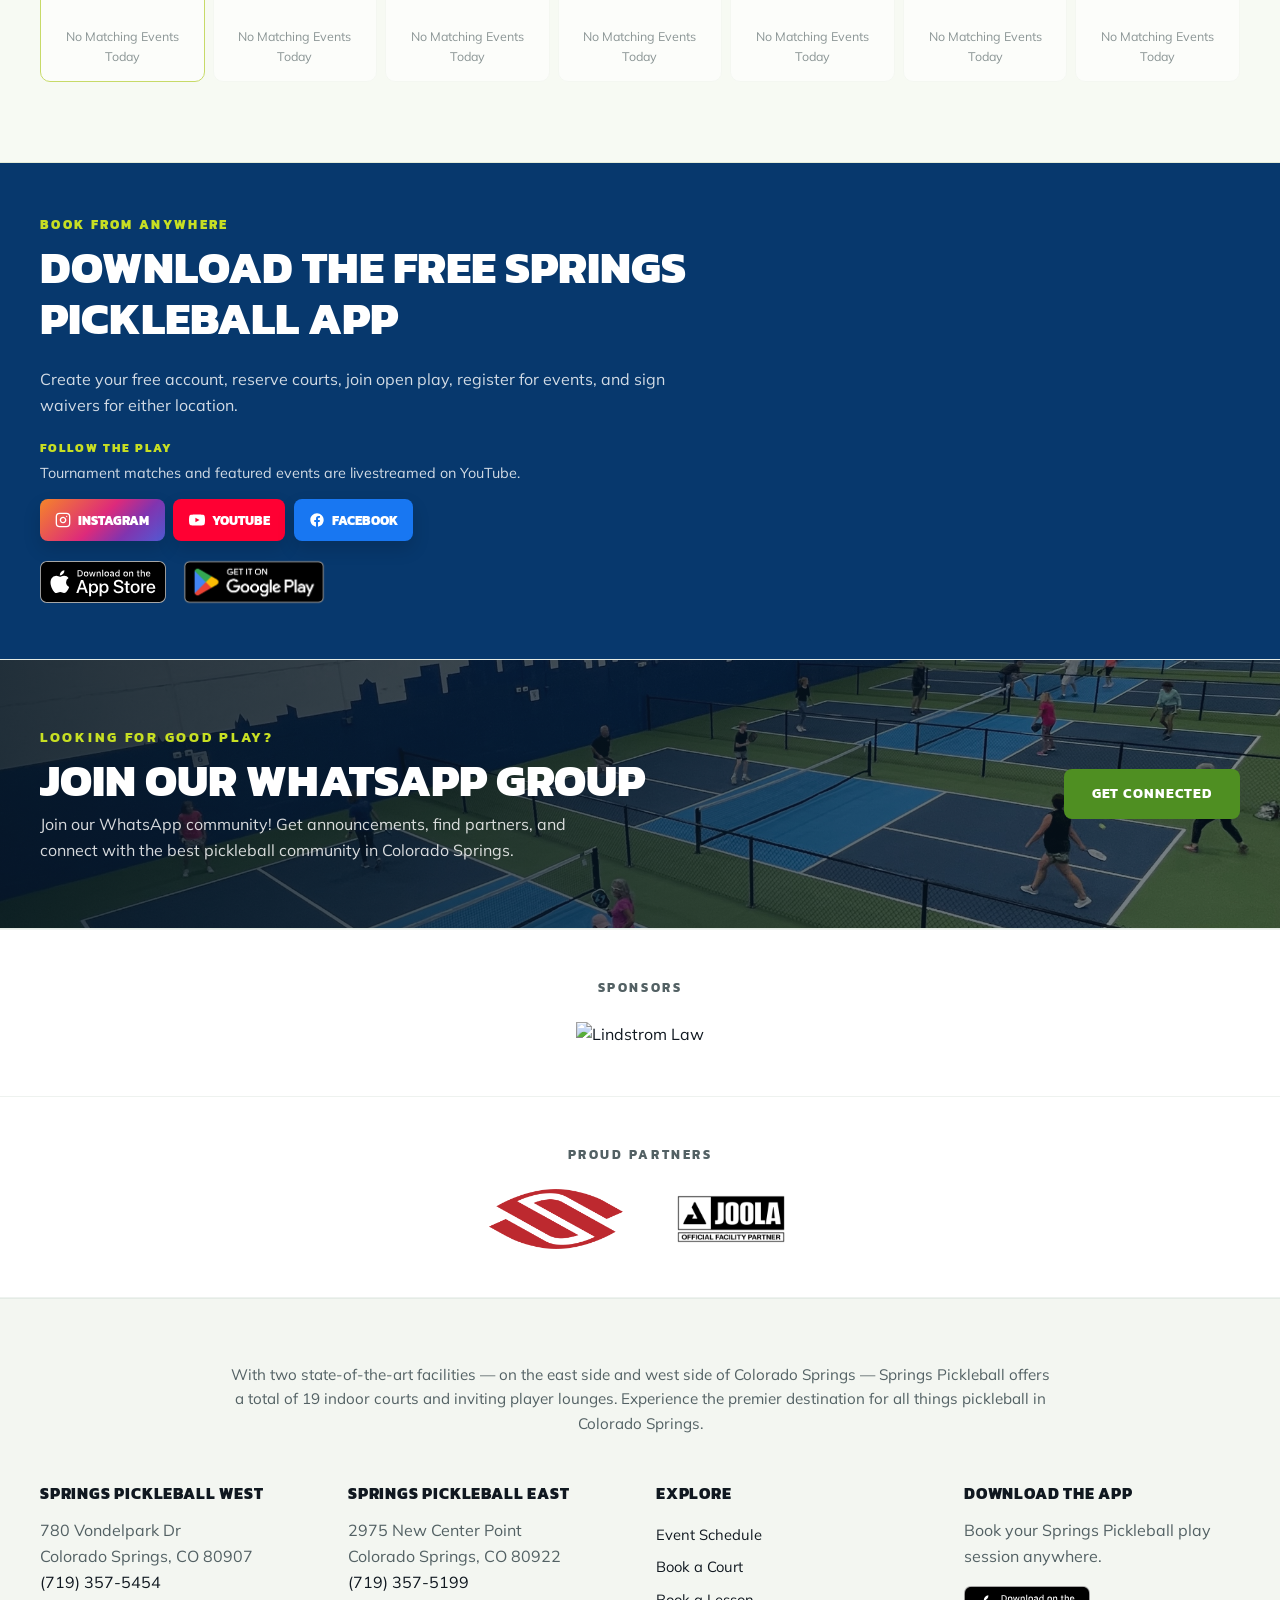
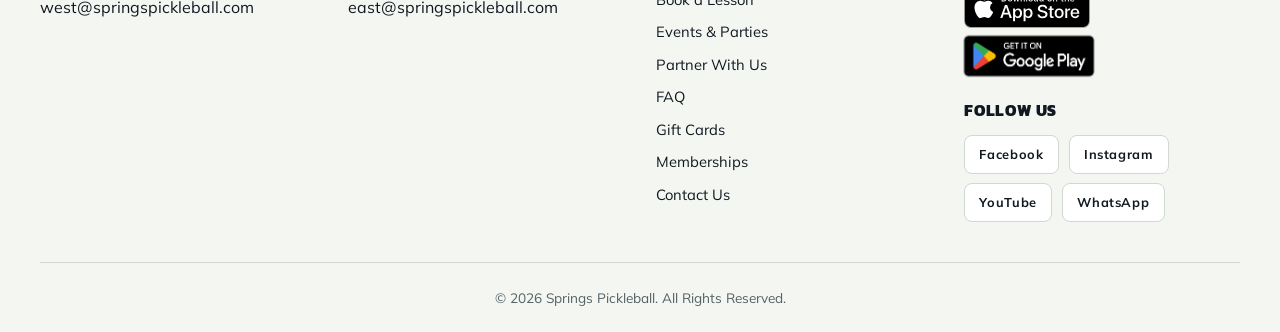
==== commit 82cd5256: "move leagues in nav" ====
--- a/index.html
+++ b/index.html
@@ -161,11 +161,11 @@
         </div>
       </li>
       <li><a href="events-parties.html">Events &amp; Parties</a></li>
+      <li><a href="leagues.html">Leagues</a></li>
       <li><a href="/become-a-sponsor/">Partner With Us</a></li>
       <li><a href="memberships.html">Memberships</a></li>
       <li><a href="instructors.html">Coaches</a></li>
       <li><a href="faq.html">FAQ</a></li>
-      <li><a href="leagues.html">Leagues</a></li>
       <li><a href="book.html" class="nav-cta" data-open-book-modal>Book Now</a></li>
     </ul>
   </div>
--- a/styles.css
+++ b/styles.css
@@ -939,27 +939,42 @@
     url('images/flex_leagues-web.jpg') center/cover no-repeat;
 }
 .league-pcol {
-  display: flex;
-  align-items: center;
-  justify-content: space-between;
-  gap: 1.5rem;
-  padding: 1.6rem;
+  display: grid;
+  grid-template-columns: minmax(300px, 0.8fr) minmax(360px, 1.2fr);
+  gap: 0;
+  align-items: stretch;
+  overflow: hidden;
+  padding: 0;
   background: var(--white);
   border: 1px solid #e4ebe5;
-  border-left: 5px solid var(--main);
+  border-top: 5px solid var(--main);
   border-radius: 8px;
   box-shadow: 0 10px 28px rgba(16,24,26,0.06);
+}
+.league-pcol-copy {
+  display: flex;
+  flex-direction: column;
+  justify-content: center;
+  padding: 1.75rem;
 }
 .league-pcol h2 {
   margin-bottom: 0.35rem;
 }
 .league-pcol p {
   color: var(--muted);
-  margin: 0;
+  margin-bottom: 1.1rem;
 }
 .league-pcol .btn {
-  flex: 0 0 auto;
+  align-self: flex-start;
   white-space: nowrap;
+}
+.league-pcol-media {
+  background: var(--black);
+}
+.league-pcol-media img {
+  display: block;
+  width: 100%;
+  height: auto;
 }
 .league-feature {
   margin: 0 auto 2rem;
@@ -1115,7 +1130,7 @@
 @media (max-width: 760px) {
   .league-pcol {
     align-items: flex-start;
-    flex-direction: column;
+    grid-template-columns: 1fr;
   }
   .league-pcol .btn {
     width: 100%;
